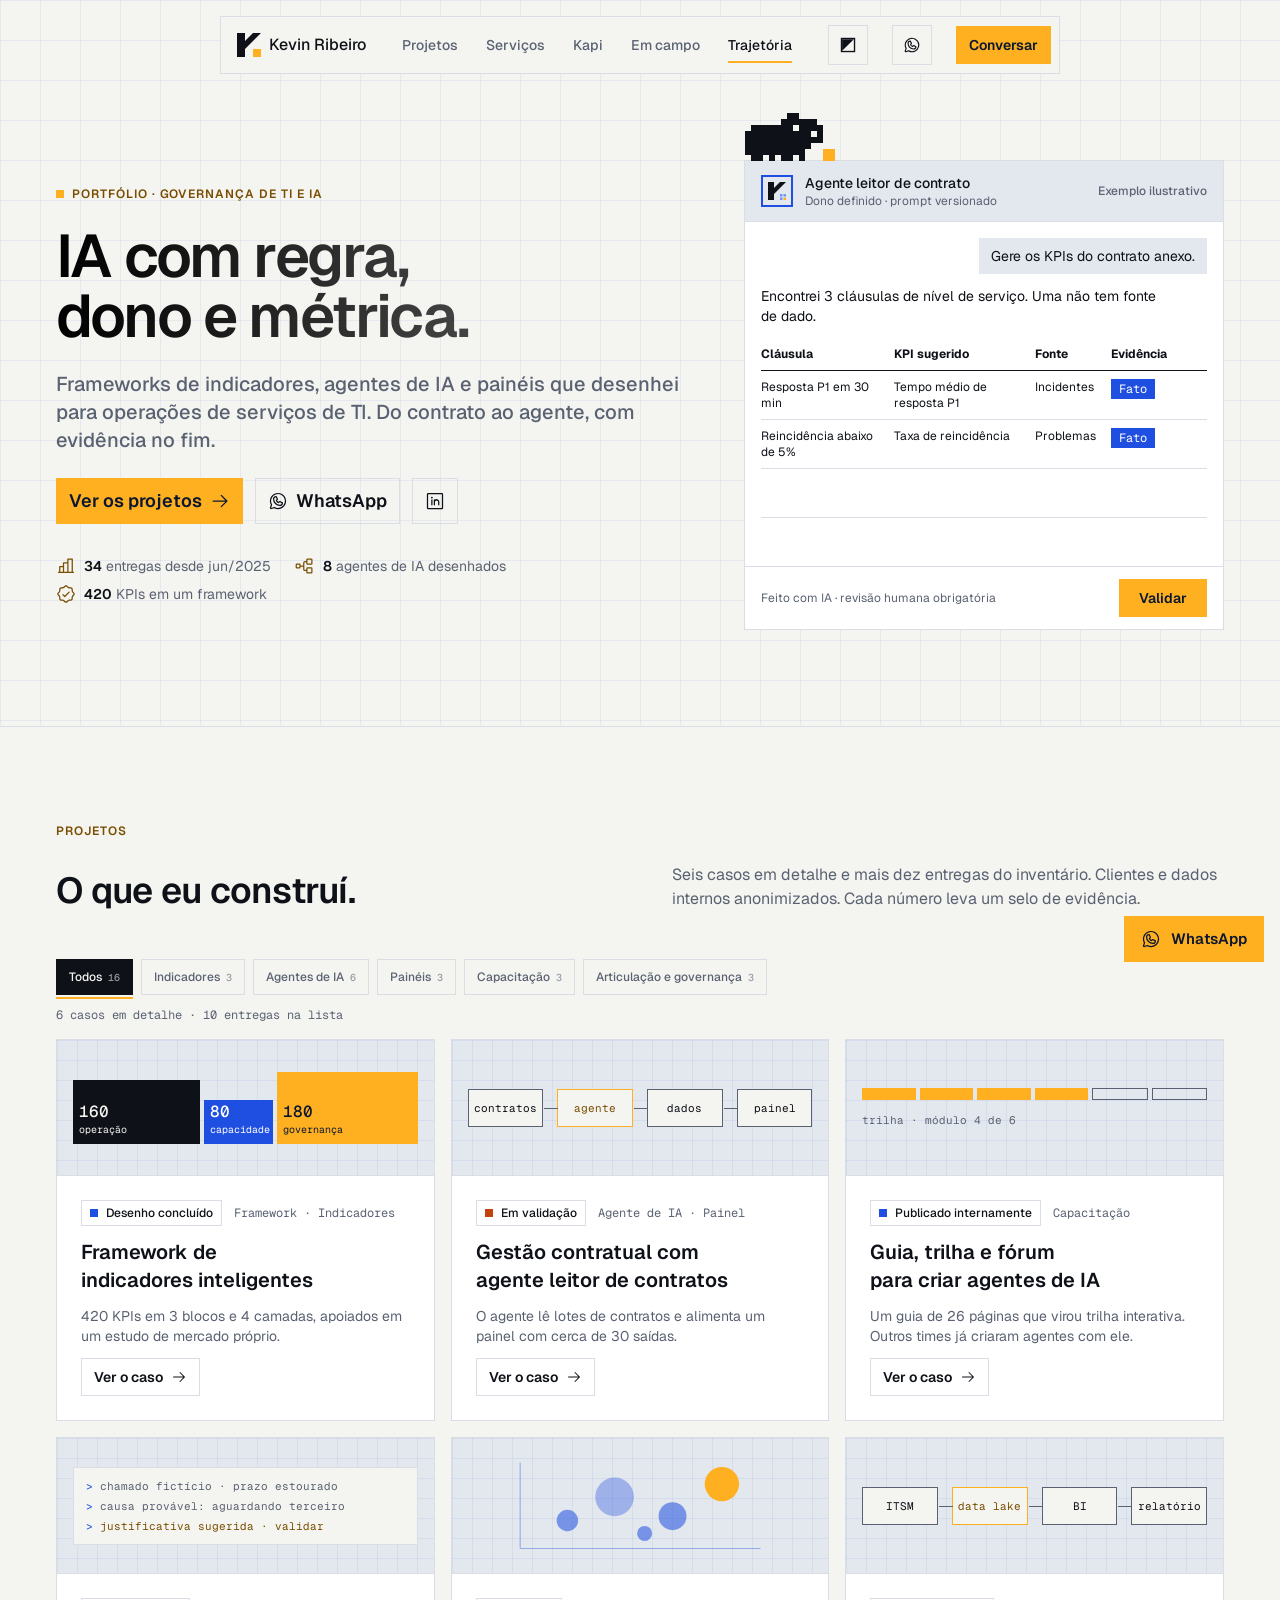
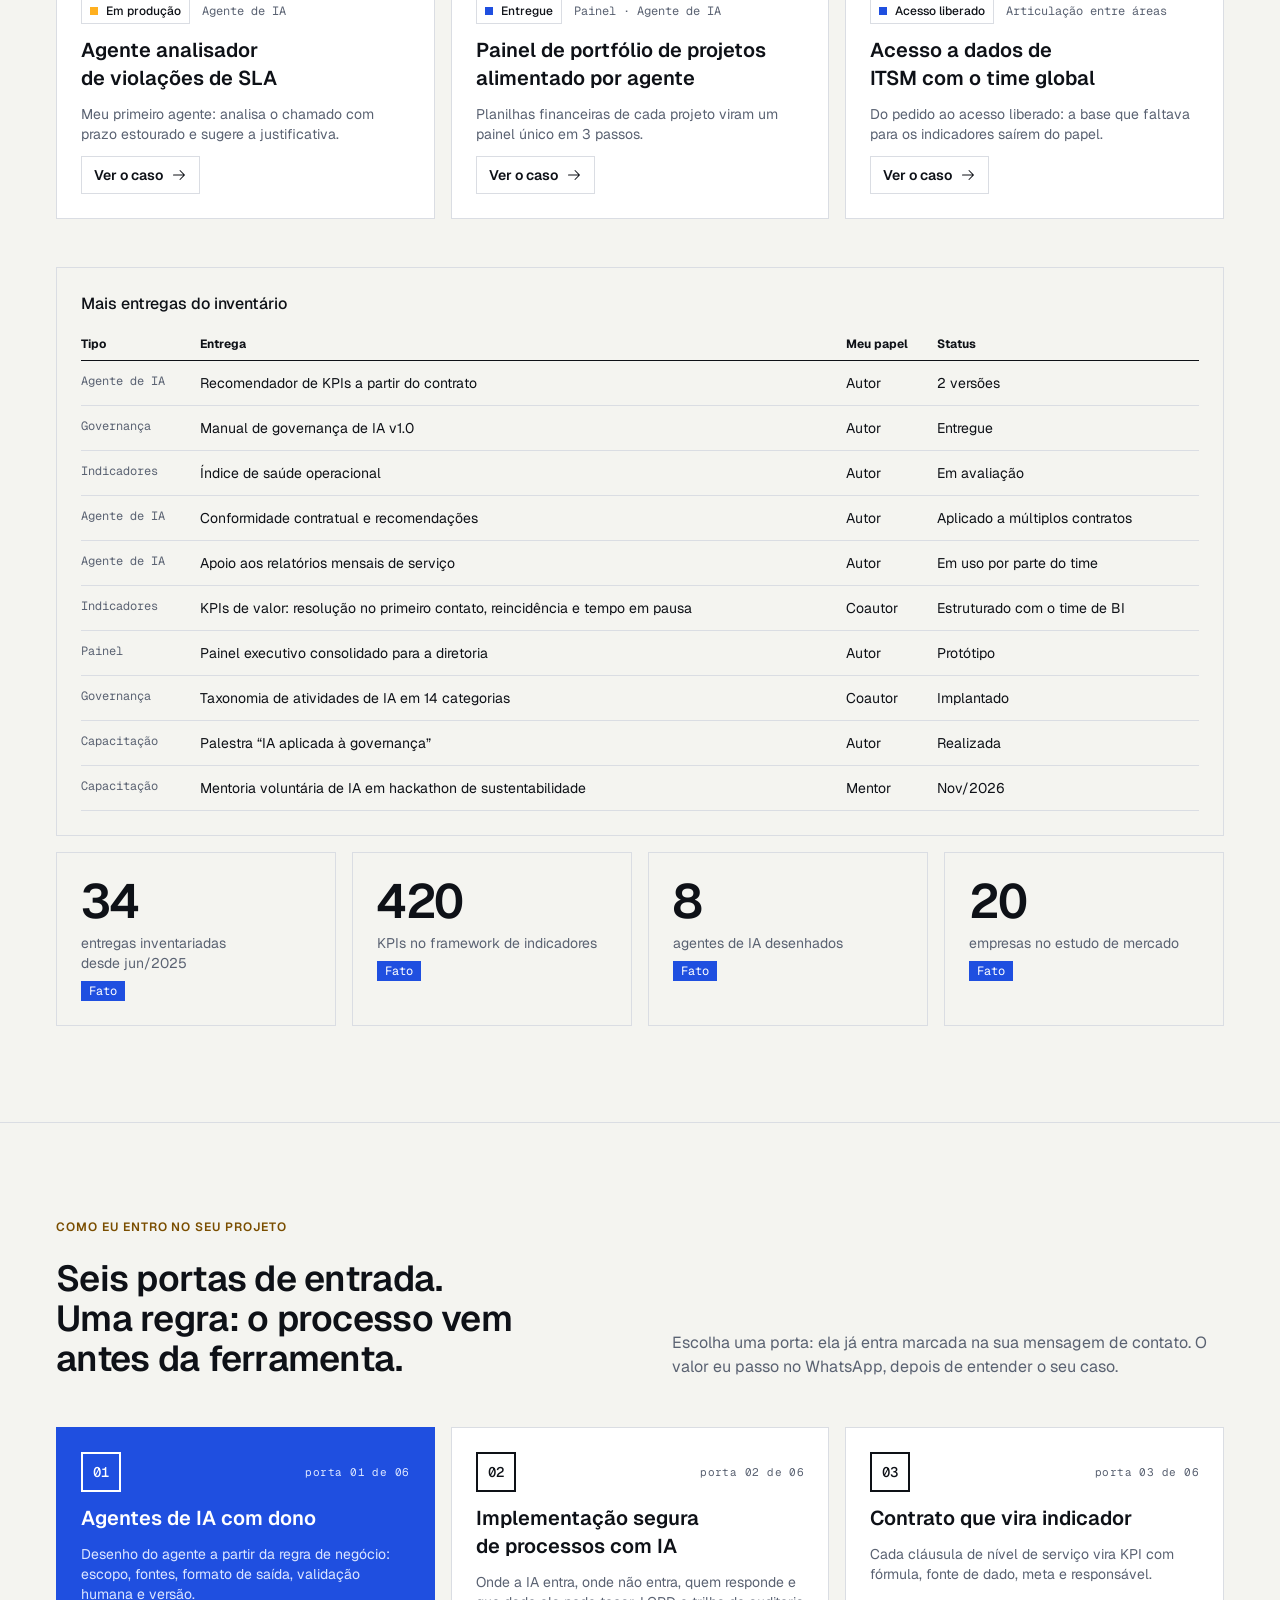
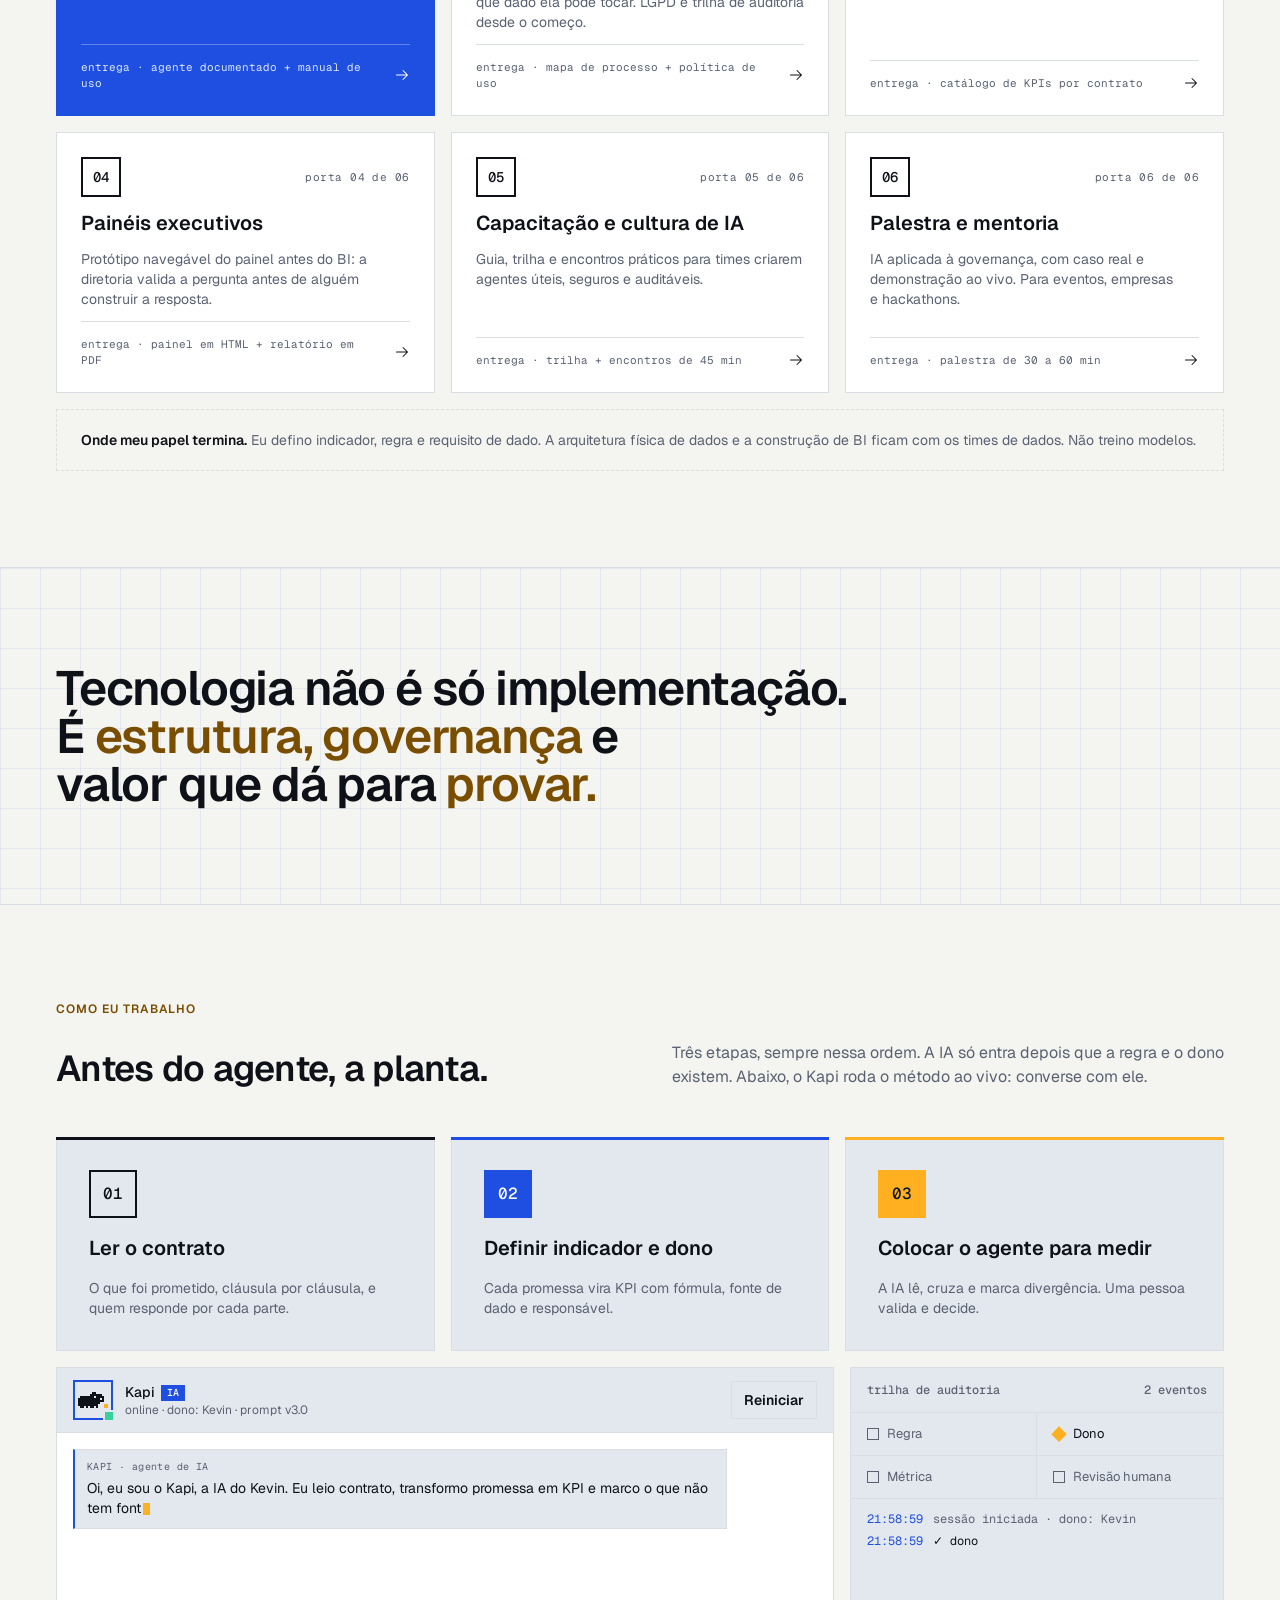
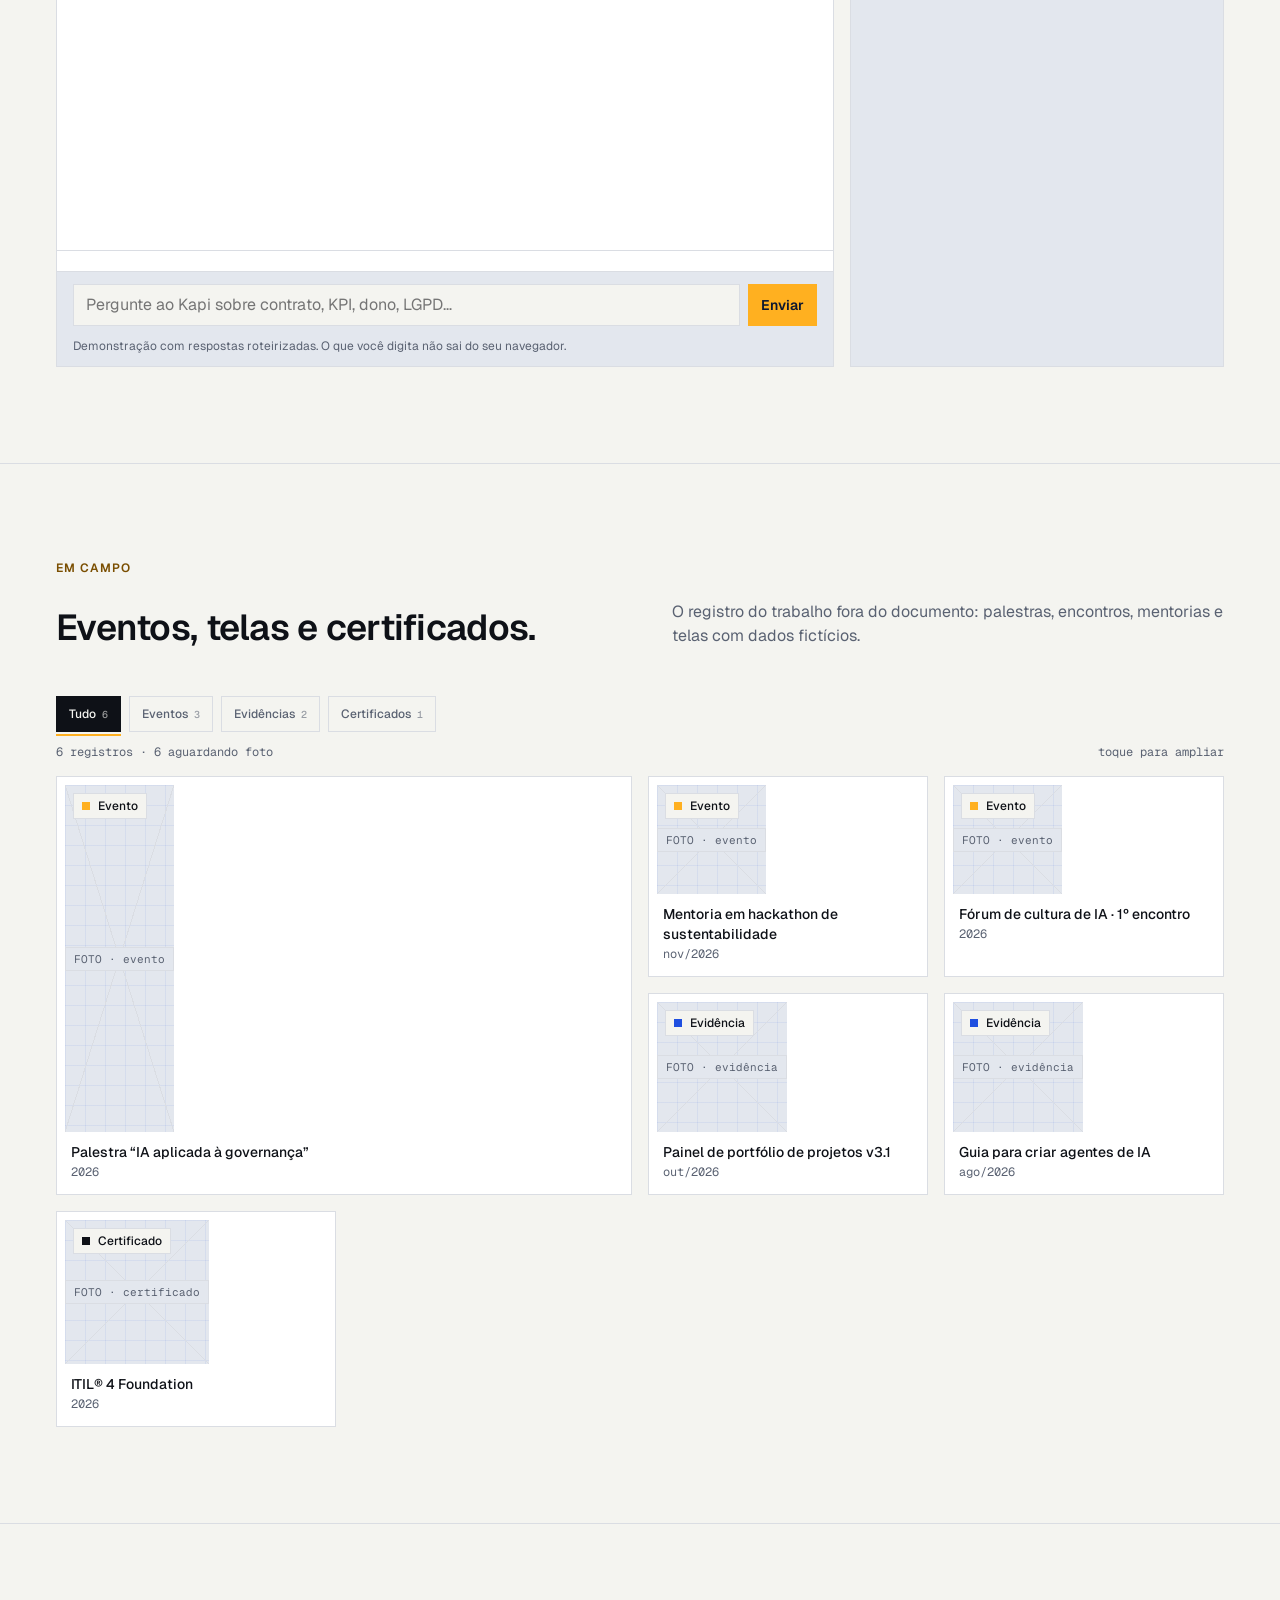
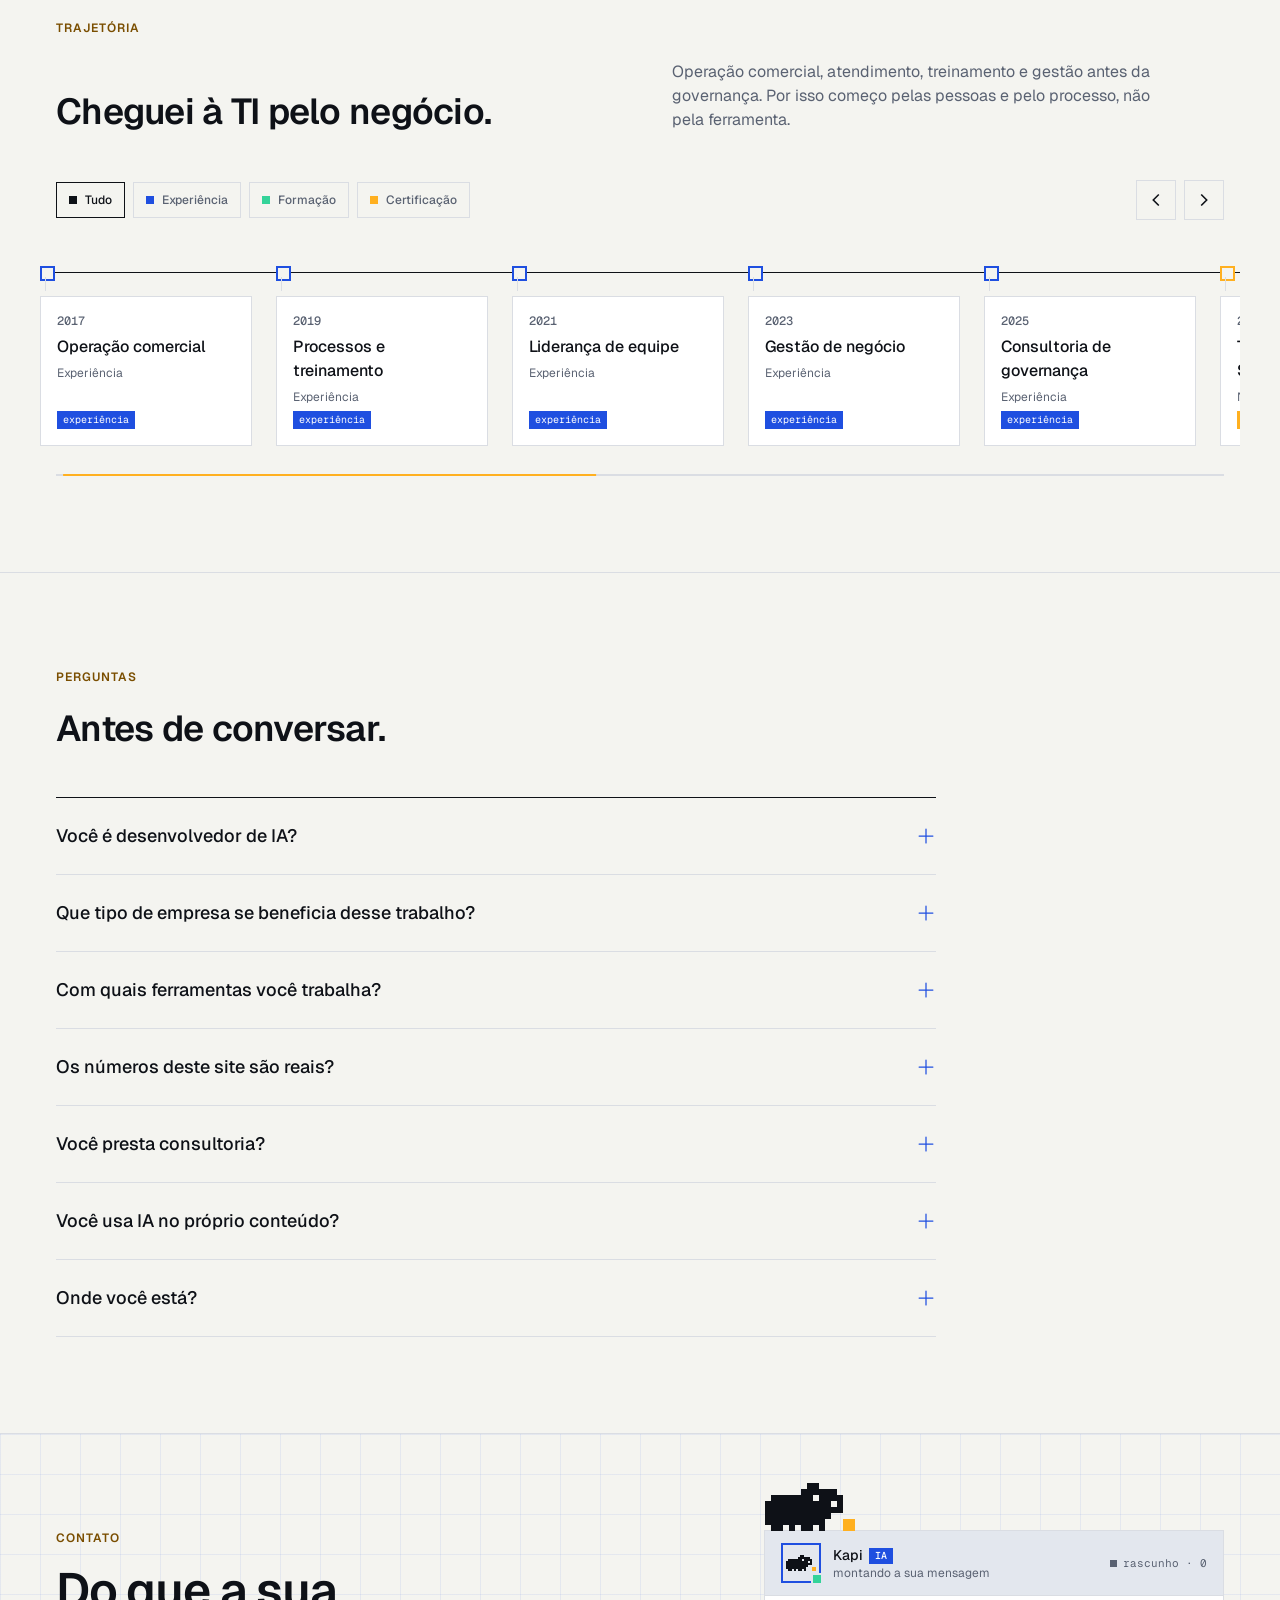
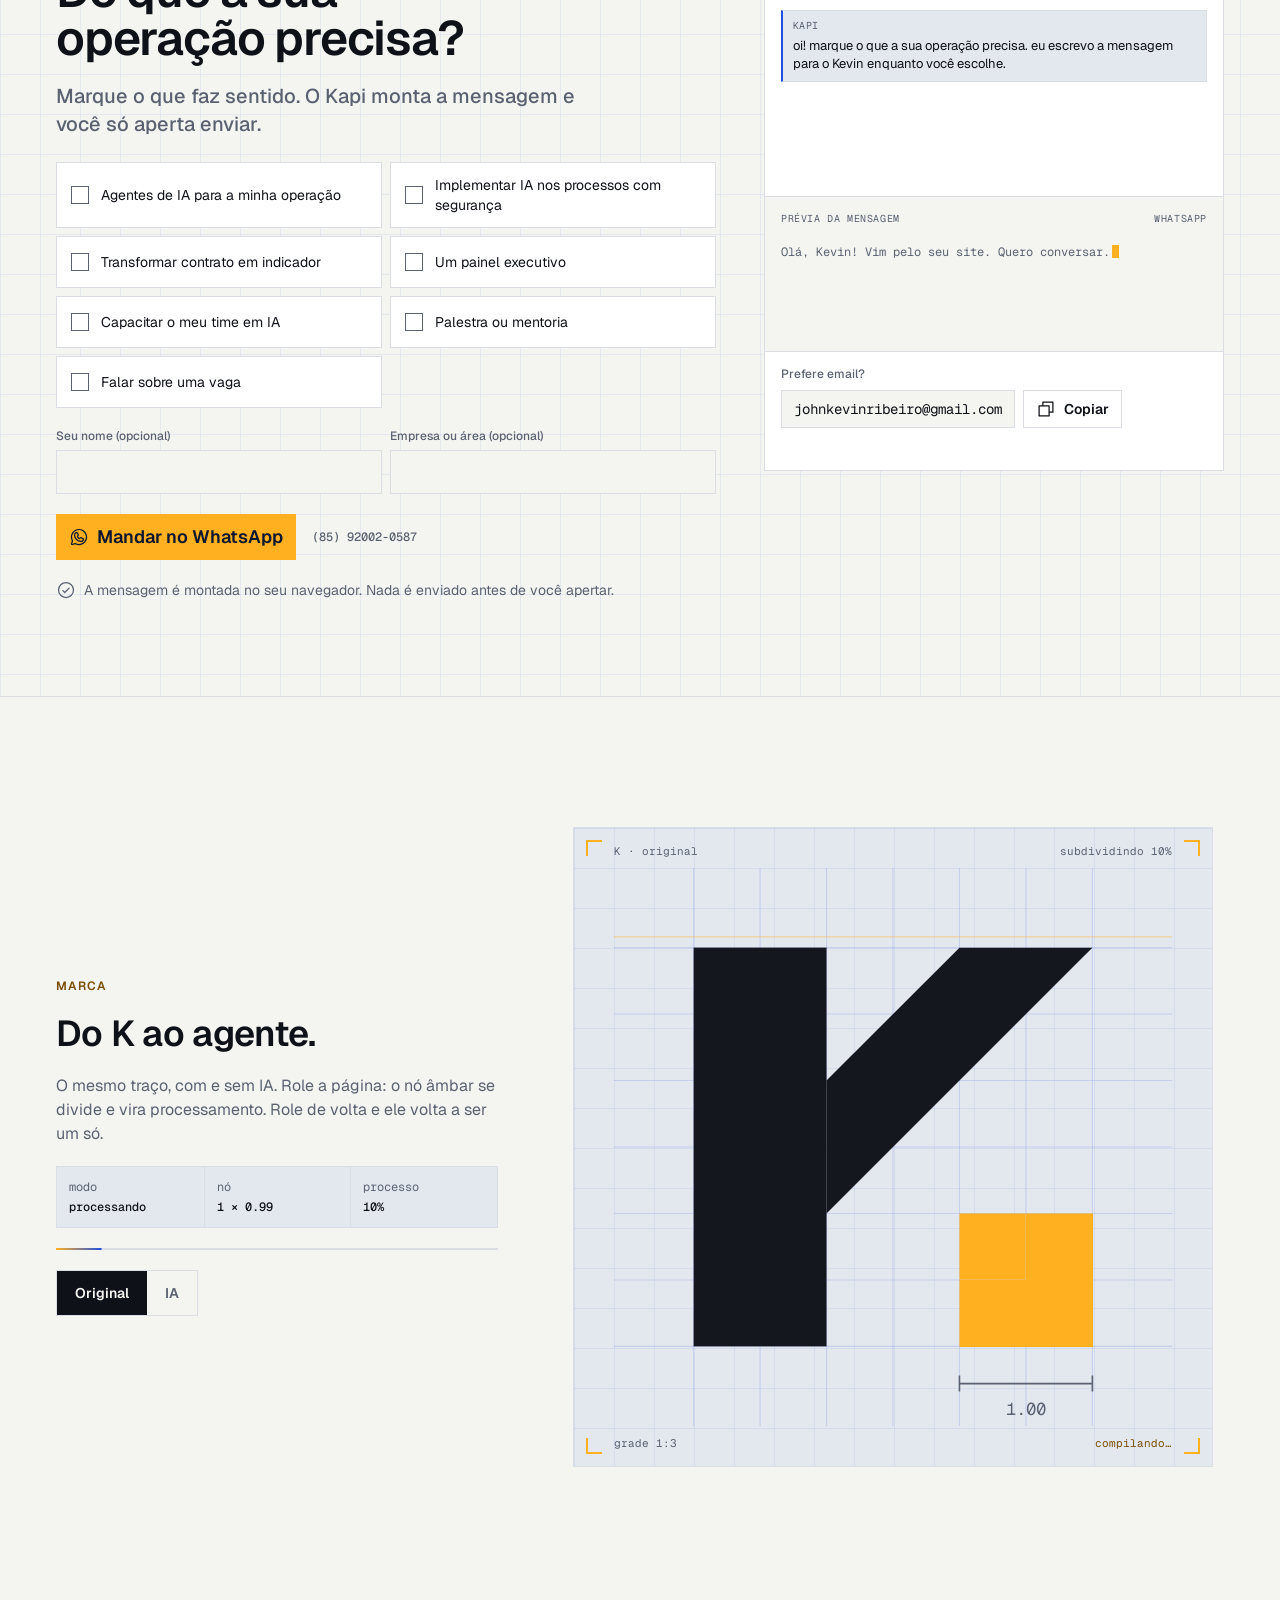
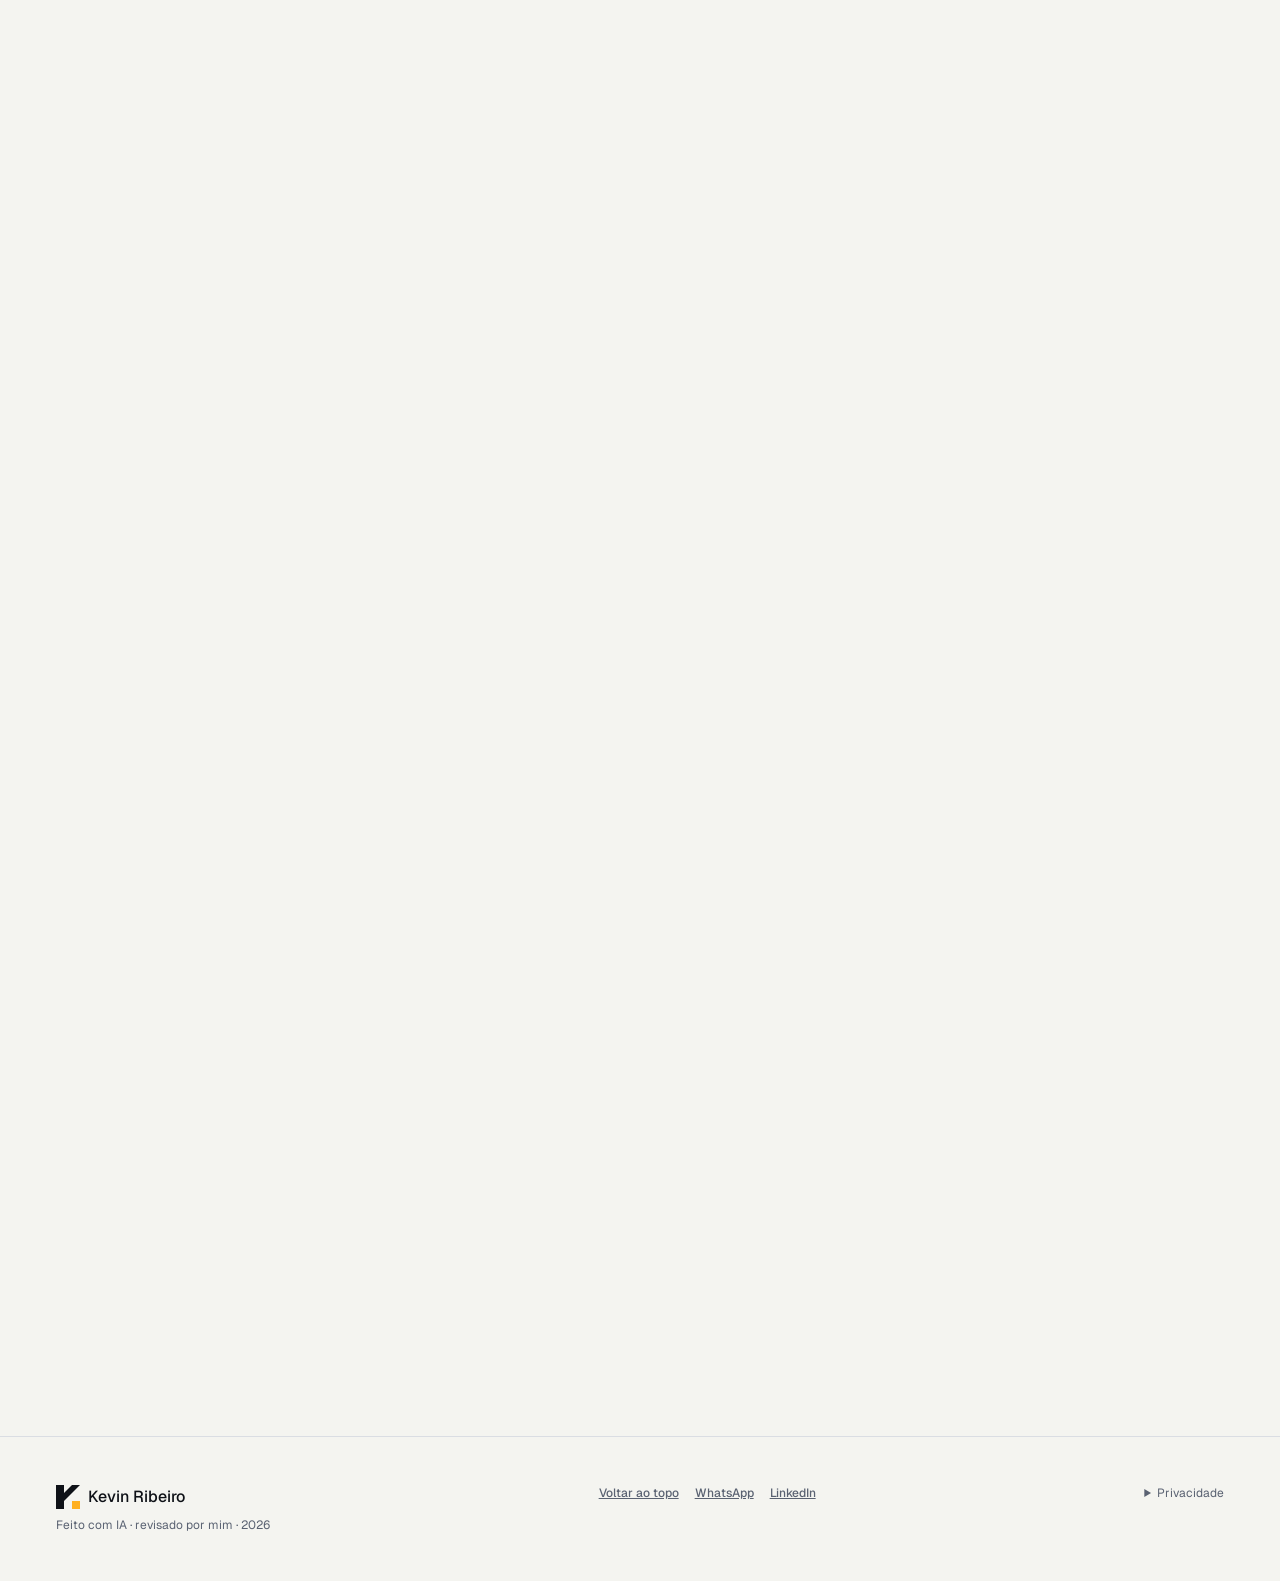
==== v3/index.html @ bb2af859 "Adiciona v3: site do Cloudflare com Kapi, serviços, Em campo, trajetória horizontal e animação do lo" ====
<!doctype html>
<html lang="pt-BR">
<head>
<meta charset="utf-8">
<meta name="viewport" content="width=device-width, initial-scale=1, viewport-fit=cover">
<title>Kevin Ribeiro · Portfólio de governança de TI e IA</title>
<meta name="robots" content="noindex">
<meta name="description" content="Portfólio de Kevin Ribeiro, governança de TI e IA em Fortaleza. Frameworks de indicadores, agentes de IA e painéis, com regra, dono e métrica.">
<meta property="og:type" content="website">
<meta property="og:title" content="Kevin Ribeiro · IA com regra, dono e métrica">
<meta property="og:description" content="Portfólio de Kevin Ribeiro, governança de TI e IA em Fortaleza. Frameworks de indicadores, agentes de IA e painéis, com regra, dono e métrica.">
<meta property="og:image" content="https://kevinribeiro.pages.dev/og.png">
<meta property="og:url" content="https://kevinribeiro.pages.dev/">
<link rel="canonical" href="https://kevinribeiro.pages.dev/">
<meta property="og:locale" content="pt_BR">
<meta name="twitter:card" content="summary_large_image">
<meta name="theme-color" content="#0B1730">
<link rel="icon" href="data:image/svg+xml,%3Csvg xmlns='http://www.w3.org/2000/svg' viewBox='-0.5 -0.5 4 4'%3E%3Crect x='-0.5' y='-0.5' width='4' height='4' fill='%230B1730'/%3E%3Crect width='1' height='3' fill='%23fff'/%3E%3Cpath d='M1 1 2 0h1L1 2z' fill='%23fff'/%3E%3Crect x='2' y='2' width='1' height='1' fill='%23FFB020'/%3E%3C/svg%3E">
<script type="application/ld+json">{"@context": "https://schema.org", "@type": "Person", "name": "Kevin Ribeiro", "jobTitle": "Governança de TI e IA", "address": {"@type": "PostalAddress", "addressLocality": "Fortaleza", "addressRegion": "CE", "addressCountry": "BR"}, "sameAs": ["https://www.linkedin.com/in/johnkevinribeiro"]}</script>
<script type="application/ld+json">{"@context": "https://schema.org", "@type": "FAQPage", "mainEntity": [{"@type": "Question", "name": "Você é desenvolvedor de IA?", "acceptedAnswer": {"@type": "Answer", "text": "Não. Não treino modelos. Meu trabalho é decidir onde a IA entra no processo, desenhar o agente a partir da regra de negócio e garantir que ele tenha dono, métrica e trilha de auditoria."}}, {"@type": "Question", "name": "Que tipo de empresa se beneficia desse trabalho?", "acceptedAnswer": {"@type": "Answer", "text": "Operações de serviço com contrato, nível de serviço e indicador: serviços gerenciados de TI, áreas de governança e setores regulados como energia, saúde e financeiro."}}, {"@type": "Question", "name": "Com quais ferramentas você trabalha?", "acceptedAnswer": {"@type": "Answer", "text": "ServiceNow, Power BI, Copilot Studio, ChatGPT Enterprise, Claude e Microsoft 365. A ferramenta vem depois do processo, nunca antes."}}, {"@type": "Question", "name": "Os números deste site são reais?", "acceptedAnswer": {"@type": "Answer", "text": "Sim. Cada número leva um selo: Fato quando há registro, Estimativa quando é aproximado. Clientes e dados internos estão anonimizados, e as telas usam dados fictícios."}}, {"@type": "Question", "name": "Você presta consultoria?", "acceptedAnswer": {"@type": "Answer", "text": "Hoje atuo na NTT DATA. Estou aberto a conversas sobre oportunidades, mentoria e projetos, sempre respeitando meu contrato atual e a confidencialidade dos clientes."}}, {"@type": "Question", "name": "Você usa IA no próprio conteúdo?", "acceptedAnswer": {"@type": "Answer", "text": "Uso, e declaro. Peças feitas com IA levam o selo “Feito com IA, revisado por mim”. A revisão e a responsabilidade são minhas."}}, {"@type": "Question", "name": "Onde você está?", "acceptedAnswer": {"@type": "Answer", "text": "Em Fortaleza, Ceará, trabalhando de forma remota com times no Brasil, na Austrália e na África do Sul."}}]}</script>
<style>body{margin:0}img{max-width:100%}[hidden]{display:none!important}</style>
<script>try{var t=localStorage.getItem("kr-theme");if(t)document.documentElement.setAttribute("data-theme",t)}catch(e){}</script>
<link rel="preconnect" href="https://fonts.googleapis.com">
<link rel="stylesheet" href="https://fonts.googleapis.com/css2?family=Geist:wght@400;500;600&family=Geist+Mono:wght@400;500&display=swap">
<style>
/* Layout: planta técnica em navy. Nav flutuante, hero com a interface do agente, faixas de seção em grade de 40px, tudo em Geist com cantos retos. */
:root{
  --bg:#0B1730; --surface:#13254D; --surface-2:#0F1E3F; --fg:#FFFFFF; --muted:#AFC1DD; --line:#26385F;
  --accent:#FFB020; --accent-fg:#0B1730; --accent-text:#FFB020; --action:#1F4FE0; --action-fg:#FFFFFF; --link:#8EA8F5;
  --hero-a:#FFFFFF; --hero-b:#9B9B9B; --grid:rgba(124,156,203,.10); --nav:rgba(11,23,48,.72);
  --ok:#8EA8F5; --warn:#FFB020; --dev:#FF8A5C;
  --font:"Geist",system-ui,-apple-system,"Segoe UI",sans-serif;
  --mono:"Geist Mono",ui-monospace,Consolas,monospace;
  --ease:cubic-bezier(0.22,1,0.36,1);
  color-scheme:dark;
}
@media (prefers-color-scheme: light){:root:not([data-theme="dark"]){
  --bg:#F4F4F0; --surface:#FFFFFF; --surface-2:#E3E7EE; --fg:#0E1117; --muted:#5A6272; --line:#DADDE3;
  --accent:#FFB020; --accent-fg:#0B1730; --accent-text:#7A4E00; --action:#1F4FE0; --action-fg:#FFFFFF; --link:#1F4FE0;
  --hero-a:#000000; --hero-b:#666666; --grid:rgba(31,79,224,.07); --nav:rgba(244,244,240,.78);
  --ok:#1F4FE0; --warn:#7A4E00; --dev:#C2410C; color-scheme:light}}
:root[data-theme="light"]{
  --bg:#F4F4F0; --surface:#FFFFFF; --surface-2:#E3E7EE; --fg:#0E1117; --muted:#5A6272; --line:#DADDE3;
  --accent:#FFB020; --accent-fg:#0B1730; --accent-text:#7A4E00; --action:#1F4FE0; --action-fg:#FFFFFF; --link:#1F4FE0;
  --hero-a:#000000; --hero-b:#666666; --grid:rgba(31,79,224,.07); --nav:rgba(244,244,240,.78);
  --ok:#1F4FE0; --warn:#7A4E00; --dev:#C2410C; color-scheme:light}

*{box-sizing:border-box}
html{scroll-behavior:smooth;scroll-padding-top:96px}
body{background:var(--bg);color:var(--fg);font-family:var(--font);font-size:16px;line-height:24px;-webkit-font-smoothing:antialiased}
h1,h2,h3,h4,p,ul,ol,figure,dl,dd{margin:0}
ul,ol{padding:0;list-style:none}
a{color:var(--link)}
:focus-visible{outline:2px solid var(--accent);outline-offset:4px}
.ic{width:20px;height:20px;flex:none}

/* text styles (landing-page-design B1) */
.heading-1{font-size:60px;line-height:60px;font-weight:600;letter-spacing:-.03em;text-wrap:balance}
.heading-2{font-size:48px;line-height:48px;font-weight:600;letter-spacing:-.025em;text-wrap:balance}
.heading-3{font-size:36px;line-height:40px;font-weight:600;letter-spacing:-.02em;text-wrap:balance}
.heading-5{font-size:24px;line-height:32px;font-weight:600;letter-spacing:-.01em;text-wrap:balance}
.heading-6{font-size:20px;line-height:28px;font-weight:600;text-wrap:balance}
.title-2{font-size:18px;line-height:28px;font-weight:500}
.title-3{font-size:16px;line-height:24px;font-weight:500}
.title-4{font-size:14px;line-height:20px;font-weight:500}
.body-2{font-size:16px;line-height:24px;font-weight:500;text-wrap:pretty}
.body-3{font-size:16px;line-height:24px;font-weight:400;text-wrap:pretty}
.body-6{font-size:14px;line-height:20px;font-weight:400;text-wrap:pretty}
.title-1{font-size:20px;line-height:28px;font-weight:500;text-wrap:pretty}
.button-lg{font-size:18px;line-height:28px;font-weight:600}
.button-sm{font-size:14px;line-height:20px;font-weight:600}
.caption-3{font-size:12px;line-height:16px;font-weight:600;letter-spacing:.08em;text-transform:uppercase}
.caption-4{font-size:12px;line-height:16px;font-weight:500}
.caption-5{font-size:12px;line-height:16px;font-weight:400}
.mono{font-family:var(--mono)}
.muted{color:var(--muted)}

.wrap{max-width:1200px;margin:0 auto;padding-left:max(16px,env(safe-area-inset-left,0px));padding-right:max(16px,env(safe-area-inset-right,0px))}
.grid-bg{background-image:linear-gradient(var(--grid) 1px,transparent 1px),linear-gradient(90deg,var(--grid) 1px,transparent 1px);background-size:40px 40px}

.skip{position:absolute;left:16px;top:-64px;z-index:30;background:var(--accent);color:var(--accent-fg);padding:8px 12px;text-decoration:none}
.skip:focus{top:calc(16px + env(safe-area-inset-top,0px))}

/* buttons (B2: 8px x 12px) */
.btn{display:inline-flex;align-items:center;gap:8px;padding:8px 12px;text-decoration:none;border:1px solid transparent;cursor:pointer;font-family:var(--font);transition:transform 300ms var(--ease),background-color 300ms var(--ease),opacity 300ms var(--ease)}
.btn:hover{transform:translateY(-2px)}
.btn:active{transform:translateY(1px) scale(.98)}
.btn-primary{background:var(--accent);color:var(--accent-fg)}
.btn-primary:hover{background:#FFC24D}
.btn-ghost{background:transparent;color:var(--fg);border-color:var(--line)}
.btn-ghost:hover{background:var(--surface)}
.btn-dark{background:var(--action);color:var(--action-fg)}
.btn-dark:hover{background:#3A66EC}

/* nav (B7 navigation) */
.nav{position:fixed;z-index:20;left:0;right:0;top:calc(16px + env(safe-area-inset-top,0px));display:flex;justify-content:center;padding-left:max(16px,env(safe-area-inset-left,0px));padding-right:max(16px,env(safe-area-inset-right,0px));pointer-events:none}
.nav-bar{pointer-events:auto;display:flex;align-items:center;gap:24px;padding:8px 8px 8px 16px;background:var(--nav);border:1px solid var(--line);-webkit-backdrop-filter:blur(16px);backdrop-filter:blur(16px)}
.brand{display:flex;align-items:center;gap:8px;color:var(--fg);text-decoration:none}
.brand svg{width:24px;height:24px}
.links{display:flex;gap:4px}
.links a{display:inline-block;padding:8px 12px;color:var(--muted);text-decoration:none;transition:color 300ms var(--ease)}
.links a:hover,.links a[aria-current="true"]{color:var(--fg)}
.links a[aria-current="true"]{box-shadow:inset 0 -2px 0 var(--accent)}
.menu-btn{display:none;width:44px;height:44px;align-items:center;justify-content:center;background:transparent;border:1px solid var(--line);color:var(--fg);cursor:pointer;position:relative}
.menu-btn i{position:absolute;left:12px;right:12px;height:2px;background:currentColor;transition:transform 500ms var(--ease)}
.menu-btn i:first-child{transform:translateY(-4px)}
.menu-btn i:last-child{transform:translateY(4px)}
.menu-btn[aria-expanded="true"] i:first-child{transform:rotate(45deg)}
.menu-btn[aria-expanded="true"] i:last-child{transform:rotate(-45deg)}
.panel{position:fixed;inset:0;z-index:19;background:var(--nav);-webkit-backdrop-filter:blur(24px);backdrop-filter:blur(24px);padding:calc(96px + env(safe-area-inset-top,0px)) max(16px,env(safe-area-inset-right,0px)) 48px max(16px,env(safe-area-inset-left,0px));display:flex;flex-direction:column;gap:8px}
.panel a{color:var(--fg);text-decoration:none;padding:12px 0;border-bottom:1px solid var(--line)}
.panel .btn{margin-top:24px;align-self:flex-start;border-bottom:1px solid transparent;padding:8px 12px}
.panel.open a{animation:linkIn 500ms var(--ease) both}

/* hero */
.hero{padding-top:calc(160px + env(safe-area-inset-top,0px));padding-bottom:96px;border-bottom:1px solid var(--line)}
.hero-grid{display:grid;grid-template-columns:minmax(0,1fr) minmax(0,480px);gap:64px;align-items:center}
.hero-copy{display:flex;flex-direction:column;gap:24px;min-width:0}
.eyebrow{display:inline-flex;align-items:center;gap:8px;color:var(--accent-text)}
.eyebrow::before{content:"";width:8px;height:8px;background:var(--accent)}
.hero h1{max-width:680px;background:linear-gradient(90deg,var(--hero-a),var(--hero-b));-webkit-background-clip:text;background-clip:text;color:transparent}
.hero .sub{max-width:680px;color:var(--muted)}
.proof{display:flex;flex-wrap:wrap;gap:8px 24px;padding-top:8px}
.proof li{display:flex;align-items:center;gap:8px;color:var(--muted)}
.proof b{color:var(--fg);font-weight:600}
.proof .ic{color:var(--accent-text)}

.agent{background:var(--surface);border:1px solid var(--line);min-width:0}
.agent-head{display:flex;justify-content:space-between;align-items:center;gap:12px;padding:12px 16px;border:1px solid var(--line);margin:-1px -1px 0;background:var(--surface-2)}
.agent-id{display:flex;align-items:center;gap:12px}
.agent-av{width:32px;height:32px;display:flex;align-items:center;justify-content:center;border:2px solid var(--link)}
.agent-av svg{width:18px;height:18px}
.agent-body{padding:16px;display:flex;flex-direction:column;gap:12px}
.ask{align-self:flex-end;background:var(--surface-2);padding:8px 12px;max-width:85%;min-height:36px}
.tbl{width:100%;border-collapse:collapse}
.tbl th{text-align:left;padding:8px 8px 8px 0;border-bottom:1px solid var(--fg)}
.tbl td{padding:8px 8px 8px 0;border-bottom:1px solid var(--line);vertical-align:top}
.tbl tr.flag td{color:var(--accent-text)}
.seal{display:inline-block;padding:2px 8px;font-family:var(--mono)}
.seal-fato{background:var(--action);color:var(--action-fg)}
.seal-inf{border:1px dashed var(--muted);color:var(--muted)}
.agent-foot{display:flex;justify-content:space-between;align-items:center;gap:12px;padding:12px 16px;border-top:1px solid var(--line)}

/* sections */
section{padding-block:96px;border-bottom:1px solid var(--line)}
.sec-head{display:grid;grid-template-columns:minmax(0,1fr) minmax(0,1fr);gap:24px 64px;align-items:end;margin-bottom:48px}
.sec-head .caption-3{grid-column:1/-1;color:var(--accent-text)}
.sec-head h2{max-width:680px}
.sec-head p{color:var(--muted);max-width:560px}

.split{display:grid;grid-template-columns:repeat(2,minmax(0,1fr));gap:16px}
.box{background:var(--surface);border:1px solid var(--line);padding:32px;display:flex;flex-direction:column;gap:16px}
.box li{display:flex;gap:12px;align-items:flex-start;padding-block:12px;border-bottom:1px solid var(--line)}
.box li:last-child{border-bottom:0}
.box li .ic{margin-top:2px}
.box.before .ic{color:var(--dev)}
.box.after{border-color:var(--link)}
.box.after .ic{color:var(--link)}

.benefits{display:grid;grid-template-columns:repeat(4,minmax(0,1fr));gap:16px}
.benefit{background:var(--surface);border:1px solid var(--line);padding:24px;display:flex;flex-direction:column;gap:12px;transition:transform 500ms var(--ease),border-color 300ms var(--ease)}
.benefit:hover{transform:translateY(-4px);border-color:var(--link)}
.benefit .ic{width:32px;height:32px;color:var(--link)}

.tagline{padding-block:96px}
.tagline p{max-width:880px}
.tagline .w{opacity:.3;transition:opacity 500ms var(--ease)}
.tagline .w.on{opacity:1}
.tagline .w.hl.on{color:var(--accent-text)}

.steps{display:grid;grid-template-columns:repeat(3,minmax(0,1fr));gap:16px;counter-reset:s}
.step{border:1px solid var(--line);padding:32px;display:flex;flex-direction:column;gap:16px;background:var(--surface-2)}
.step-n{width:48px;height:48px;display:flex;align-items:center;justify-content:center;border:2px solid var(--fg);font-family:var(--mono);font-weight:500}
.step:nth-child(2) .step-n{background:var(--action);border-color:var(--action);color:var(--action-fg)}
.step:nth-child(3) .step-n{background:var(--accent);border-color:var(--accent);color:var(--accent-fg)}

.cases{display:grid;grid-template-columns:repeat(3,minmax(0,1fr));gap:16px}
.case{background:var(--surface);border:1px solid var(--line);padding:24px;display:flex;flex-direction:column;gap:16px}
.case dl{display:flex;flex-direction:column;gap:12px;border-top:1px solid var(--line);padding-top:16px}
.case dt{color:var(--muted)}
.chip{align-self:flex-start;display:inline-flex;align-items:center;gap:8px;padding:4px 8px;border:1px solid var(--line)}
.chip::before{content:"";width:8px;height:8px}
.chip.prod::before{background:var(--accent)}
.chip.ent::before{background:var(--link)}
.chip.rec::before{background:var(--muted)}
.case.wide{grid-column:span 2;background:var(--action);border-color:var(--action);color:var(--action-fg)}
.case.wide .muted,.case.wide dt{color:#DCE6FF}
.case.wide dl{border-color:rgba(255,255,255,.3)}
.case.wide .chip{border-color:rgba(255,255,255,.4)}

.nums{display:grid;grid-template-columns:repeat(4,minmax(0,1fr));gap:16px;margin-top:16px}
.num{border:1px solid var(--line);padding:24px;display:flex;flex-direction:column;gap:8px}
.num b{font-size:48px;line-height:48px;font-weight:600;letter-spacing:-.03em;font-variant-numeric:tabular-nums}

.tl{display:grid;grid-template-columns:repeat(6,minmax(0,1fr));border-top:1px solid var(--fg)}
.tl li{padding:16px 12px 0 0;display:flex;flex-direction:column;gap:4px}
.tl li.now{box-shadow:inset 0 3px 0 var(--accent)}
.creds{display:grid;grid-template-columns:repeat(2,minmax(0,1fr));gap:16px;margin-top:48px}
.cred{border:1px solid var(--line);padding:24px;display:flex;flex-direction:column;gap:12px}
.cred li{padding-block:8px;border-bottom:1px solid var(--line)}
.cred li:last-child{border-bottom:0}

.faq{max-width:880px;border-top:1px solid var(--fg)}
.faq details{border-bottom:1px solid var(--line)}
.faq summary{list-style:none;cursor:pointer;display:flex;justify-content:space-between;gap:24px;align-items:center;padding-block:24px}
.faq summary::-webkit-details-marker{display:none}
.faq summary .ic{transition:transform 500ms var(--ease);color:var(--link)}
.faq details[open] summary .ic{transform:rotate(45deg)}
.faq .ans{padding-bottom:24px;color:var(--muted);max-width:680px}

.final{text-align:left}
.final-box{display:grid;grid-template-columns:minmax(0,1fr) minmax(0,400px);gap:48px;align-items:end}
.contact{background:var(--surface);border:1px solid var(--line);padding:24px;display:flex;flex-direction:column;gap:12px}
.addr{display:flex;flex-wrap:wrap;gap:8px;align-items:center}
.addr code{font-family:var(--mono);font-size:14px;line-height:20px;background:var(--bg);border:1px solid var(--line);padding:8px 12px;user-select:all;overflow-wrap:anywhere}
.status{min-height:20px}
.reassure{display:flex;align-items:center;gap:8px;color:var(--muted)}

footer{padding-block:48px}
.foot{display:flex;flex-wrap:wrap;justify-content:space-between;gap:24px;align-items:flex-start}
.foot nav{display:flex;flex-wrap:wrap;gap:16px}
.foot a{color:var(--muted)}
.foot details{max-width:420px}
.foot summary{cursor:pointer;color:var(--muted)}
.foot details p{margin-top:8px}

/* reveal (B7) */
.reveal-ready .reveal{opacity:0;transform:translateY(32px)}
.reveal-ready .reveal.in{opacity:1;transform:none;transition:opacity 700ms var(--ease),transform 700ms var(--ease)}
@keyframes linkIn{from{opacity:0;transform:translateY(24px)}to{opacity:1;transform:none}}

/* ===== interações v2: grade viva, demo do agente, contadores, Kapi ===== */
:root{--grid-hi:rgba(142,168,245,.42);--spot:rgba(142,168,245,.14)}
@media (prefers-color-scheme: light){:root:not([data-theme="dark"]){--grid-hi:rgba(31,79,224,.30);--spot:rgba(31,79,224,.08)}}
:root[data-theme="light"]{--grid-hi:rgba(31,79,224,.30);--spot:rgba(31,79,224,.08)}

.progress{position:fixed;left:0;top:0;height:3px;width:100%;z-index:25;background:var(--accent);transform:scaleX(var(--p,0));transform-origin:0 50%;pointer-events:none}

/* a grade acende perto do ponteiro */
.grid-bg{position:relative}
.grid-bg::before{content:"";position:absolute;inset:0;pointer-events:none;opacity:0;transition:opacity 400ms var(--ease);
  background-image:linear-gradient(var(--grid-hi) 1px,transparent 1px),linear-gradient(90deg,var(--grid-hi) 1px,transparent 1px);background-size:40px 40px;
  -webkit-mask-image:radial-gradient(260px circle at var(--mx,50%) var(--my,50%),#000,transparent);mask-image:radial-gradient(260px circle at var(--mx,50%) var(--my,50%),#000,transparent)}
.grid-bg.lit::before{opacity:1}
.grid-bg>*{position:relative}

/* o K se constrói: pilar, vetor, nó */
.brand svg *{transform-box:fill-box}
.reveal-ready .brand.build .k-p{transform-origin:50% 100%;animation:kP 300ms var(--ease) both}
.reveal-ready .brand.build .k-v{animation:kV 300ms var(--ease) 300ms both}
.reveal-ready .brand.build .k-n{animation:kN 1ms steps(1,end) 620ms both}
@keyframes kP{from{transform:scaleY(0)}}
@keyframes kV{from{opacity:0;transform:translate(-34%,34%)}}
@keyframes kN{from{opacity:0}}

.links a{position:relative}
.links a::after{content:"";position:absolute;left:12px;right:12px;bottom:0;height:2px;background:var(--accent);transform:scaleX(0);transform-origin:0 50%;transition:transform 300ms var(--ease)}
.links a:hover::after,.links a[aria-current="true"]::after{transform:none}
.links a[aria-current="true"]{box-shadow:none}

/* entrada do hero */
.reveal-ready .hero-copy>*{animation:rise 700ms var(--ease) both;animation-delay:calc(var(--i,0)*90ms)}
@keyframes rise{from{opacity:0;transform:translateY(20px)}}

/* demo do agente */
.agent{position:relative}
.reveal-ready .agent.demo [data-s]{opacity:0}
.reveal-ready .agent.demo p[data-s]{transform:translateY(8px)}
.reveal-ready .agent.demo [data-s].on{opacity:1;transform:none;transition:opacity 240ms var(--ease),transform 240ms var(--ease)}
.reveal-ready .agent.demo tr[data-s] .seal{opacity:0;transform:scale(1.35)}
.reveal-ready .agent.demo tr[data-s].on .seal{opacity:1;transform:none;transition:opacity 160ms var(--ease) 220ms,transform 160ms var(--ease) 220ms}
.think{display:inline-flex;gap:4px;align-items:center;height:20px}
.think i{width:6px;height:6px;background:var(--link);animation:blink 900ms steps(1,end) infinite}
.think i:nth-child(2){animation-delay:300ms}
.think i:nth-child(3){animation-delay:600ms}
.caret::after{content:"";display:inline-block;width:7px;height:14px;background:var(--accent);vertical-align:-2px;margin-left:2px;animation:blink 1s steps(1,end) infinite}
@keyframes blink{50%{opacity:0}}
.agent-foot .btn{min-width:88px;justify-content:center}
.agent-foot .btn.done{background:var(--action);color:var(--action-fg)}
.tbl tbody tr{transition:background-color 300ms var(--ease)}
.tbl tbody tr:hover{background:var(--spot)}

/* listas em sequência */
.reveal-ready .box.reveal li{opacity:0;transform:translateX(-12px)}
.reveal-ready .box.reveal.in li{opacity:1;transform:none;transition:opacity 500ms var(--ease),transform 500ms var(--ease);transition-delay:calc(var(--i,0)*140ms + 250ms)}
.reveal-ready .box.reveal li .ic{transform:scale(0)}
.reveal-ready .box.reveal.in li .ic{transform:none;transition:transform 300ms var(--ease);transition-delay:calc(var(--i,0)*140ms + 450ms)}
.box li{transition:padding-left 300ms var(--ease)}
.box li:hover{padding-left:8px}

/* foco de luz e cotas nos cartões */
.spot{position:relative;isolation:isolate}
.spot::after{content:"";position:absolute;inset:0;pointer-events:none;opacity:0;z-index:-1;transition:opacity 300ms var(--ease);
  background:radial-gradient(240px circle at var(--x,50%) var(--y,50%),var(--spot),transparent 70%)}
.spot:hover::after{opacity:1}
.case.wide.spot::after{background:radial-gradient(280px circle at var(--x,50%) var(--y,50%),rgba(255,255,255,.18),transparent 70%)}
.tick::before{content:"";position:absolute;inset:-1px;pointer-events:none;opacity:0;transition:opacity 300ms var(--ease),inset 300ms var(--ease);
  background:
   linear-gradient(var(--accent),var(--accent)) 0 0/12px 1px no-repeat,linear-gradient(var(--accent),var(--accent)) 0 0/1px 12px no-repeat,
   linear-gradient(var(--accent),var(--accent)) 100% 0/12px 1px no-repeat,linear-gradient(var(--accent),var(--accent)) 100% 0/1px 12px no-repeat,
   linear-gradient(var(--accent),var(--accent)) 0 100%/12px 1px no-repeat,linear-gradient(var(--accent),var(--accent)) 0 100%/1px 12px no-repeat,
   linear-gradient(var(--accent),var(--accent)) 100% 100%/12px 1px no-repeat,linear-gradient(var(--accent),var(--accent)) 100% 100%/1px 12px no-repeat}
.tick:hover::before{opacity:1;inset:-7px}
.case,.num,.cred{transition:transform 500ms var(--ease),border-color 300ms var(--ease)}
.case:hover,.num:hover{transform:translateY(-4px);border-color:var(--link)}
.benefit .ic{transition:transform 500ms var(--ease),color 300ms var(--ease)}
.benefit:hover .ic{transform:translateY(-2px);color:var(--accent-text)}
.chip.prod::before{animation:blink 1.6s steps(1,end) infinite}

/* etapas acendem em ordem */
.step::before{content:"";position:absolute;left:-1px;right:-1px;top:-1px;height:3px;background:var(--fg);transform-origin:0 50%}
.step:nth-child(2)::before{background:var(--action)}
.step:nth-child(3)::before{background:var(--accent)}
.reveal-ready .steps .step::before{transform:scaleX(0);transition:transform 450ms linear;transition-delay:calc(var(--i,0)*450ms + 300ms)}
.reveal-ready .steps.go .step::before{transform:none}
.reveal-ready .steps .step-n{background:transparent;border-color:var(--line);color:var(--muted);transition:background-color 300ms var(--ease),border-color 300ms var(--ease),color 300ms var(--ease);transition-delay:calc(var(--i,0)*450ms + 500ms)}
.reveal-ready .steps.go .step:nth-child(1) .step-n{border-color:var(--fg);color:var(--fg)}
.reveal-ready .steps.go .step:nth-child(2) .step-n{background:var(--action);border-color:var(--action);color:var(--action-fg)}
.reveal-ready .steps.go .step:nth-child(3) .step-n{background:var(--accent);border-color:var(--accent);color:var(--accent-fg)}

/* linha do tempo se desenha */
.tl{border-top:0;position:relative}
.tl::before{content:"";position:absolute;left:0;right:0;top:0;height:1px;background:var(--fg);transform-origin:0 50%}
.tl li{position:relative;transition:color 300ms var(--ease)}
.tl li::before{content:"";position:absolute;left:0;top:-3px;width:7px;height:7px;background:var(--fg);transition:transform 300ms var(--ease),background-color 300ms var(--ease)}
.tl li.now::before{background:var(--accent)}
.tl li:hover::before{background:var(--accent);transform:scale(1.6)}
.reveal-ready .tl::before{transform:scaleX(0);transition:transform 1400ms var(--ease)}
.reveal-ready .tl.go::before{transform:none}
.reveal-ready .tl li{opacity:0;transform:translateY(10px);transition:opacity 450ms var(--ease),transform 450ms var(--ease);transition-delay:calc(var(--i,0)*180ms + 150ms)}
.reveal-ready .tl.go li{opacity:1;transform:none}

.faq .ans{overflow:hidden}
.faq details.closing summary .ic{transform:none}
.faq summary{transition:color 300ms var(--ease),padding-left 300ms var(--ease)}
.faq summary:hover{padding-left:8px;color:var(--accent-text)}
#copy.ok{border-color:var(--accent);color:var(--accent-text)}

/* Kapi, o mascote */
.kapi-rail{position:absolute;left:0;right:0;bottom:100%;height:48px;pointer-events:none}
.kapi{appearance:none;-webkit-appearance:none;border:0;background:none;padding:0;margin:0;color:var(--fg);cursor:pointer;display:block;width:90px;height:48px;line-height:0;position:absolute;right:24px;bottom:0;pointer-events:auto;-webkit-tap-highlight-color:transparent}
.kapi-rail.js .kapi{right:auto;left:0;transform:translateX(var(--kx,0px))}
.kapi svg{width:100%;height:100%;display:block;overflow:visible;transform:translateY(var(--hop,0px)) scaleX(var(--dir,1))}
.kapi .k-cur{fill:var(--accent)}
.kapi .k-lid,.kapi .k-legs-b{opacity:0}
.kapi.blink .k-lid{opacity:1}
.kapi.step .k-legs-a{opacity:0}
.kapi.step .k-legs-b{opacity:1}
.kapi.left{--dir:-1}
.kapi.hop{--hop:-6px}
.kapi.twitch .k-ear{transform:translateX(-1px)}
.reveal-ready .kapi .k-cur{animation:blink 1.1s steps(1,end) infinite}
.kapi-say{position:absolute;bottom:calc(100% + 56px);left:var(--sx,auto);right:var(--sr,auto);max-width:min(300px,100%);background:var(--surface-2);border:1px solid var(--line);padding:6px 10px;font-family:var(--mono);font-size:12px;line-height:16px;color:var(--fg);opacity:0;transform:translateY(4px);transition:opacity 200ms var(--ease),transform 200ms var(--ease);pointer-events:none;z-index:2}
.kapi-say.on{opacity:1;transform:none}
.kapi-say b{color:var(--accent-text);font-weight:500}
.contact{position:relative}
.foot-kapi{display:flex;align-items:flex-end;gap:12px}

/* ===== portfólio: projetos, casos e capacidades ===== */
.hero-cta{display:flex;flex-wrap:wrap;gap:12px}
.filters{display:flex;flex-wrap:wrap;gap:8px;margin-bottom:12px}
.fbtn{font-family:var(--font);background:transparent;color:var(--muted);border:1px solid var(--line);padding:8px 12px;min-height:36px;cursor:pointer;transition:color 300ms var(--ease),border-color 300ms var(--ease),background-color 300ms var(--ease)}
.fbtn:hover{color:var(--fg);border-color:var(--link)}
.fbtn[aria-pressed="true"]{background:var(--fg);color:var(--bg);border-color:var(--fg)}
#fcount{min-height:16px;margin-bottom:16px}
.projs{display:grid;grid-template-columns:repeat(3,minmax(0,1fr));gap:16px}
.proj{background:var(--surface);border:1px solid var(--line);display:flex;flex-direction:column;cursor:pointer;transition:transform 500ms var(--ease),border-color 300ms var(--ease)}
.proj:hover{transform:translateY(-4px);border-color:var(--link)}
.proj-body{padding:24px;display:flex;flex-direction:column;gap:12px;flex:1}
.proj-meta{display:flex;flex-wrap:wrap;gap:8px 12px;align-items:center}
.proj-open{margin-top:auto;align-self:flex-start}
.proj-open .ic{width:16px;height:16px;transition:transform 300ms var(--ease)}
.proj:hover .proj-open .ic{transform:translateX(4px)}
.chip.val::before{background:var(--dev)}
.art{height:136px;border-bottom:1px solid var(--line);background:var(--surface-2);background-image:linear-gradient(var(--grid) 1px,transparent 1px),linear-gradient(90deg,var(--grid) 1px,transparent 1px);background-size:20px 20px;display:flex;align-items:center;justify-content:center;padding:16px;color:var(--fg);font-size:11px;line-height:16px;overflow:hidden}
.art-bars{display:flex;gap:4px;width:100%;align-items:flex-end;height:72px}
.art-bars span{display:flex;flex-direction:column;justify-content:flex-end;padding:6px;font-size:10px;overflow:hidden;white-space:nowrap;height:100%;background:var(--fg);color:var(--bg);min-width:0;transform-origin:50% 100%;transition:transform 500ms var(--ease)}
.art-bars span:nth-child(2){background:var(--action);color:var(--action-fg);height:60%}
.art-bars span:nth-child(3){background:var(--accent);color:var(--accent-fg)}
.art-bars span:nth-child(1){height:88%}
.art-bars b{font-size:16px;line-height:20px;font-weight:500}
.proj:hover .art-bars span{transform:scaleY(1.08)}
.art-flow{display:flex;align-items:center;gap:0;width:100%}
.art-flow span{flex:1;text-align:center;border:1px solid var(--muted);padding:10px 4px;background:var(--bg);position:relative;min-width:0;transition:border-color 300ms var(--ease),background-color 300ms var(--ease),color 300ms var(--ease)}
.art-flow span+span{margin-left:14px}
.art-flow span+span::before{content:"";position:absolute;right:100%;top:50%;width:14px;height:1px;background:var(--muted)}
.art-flow .hl{border-color:var(--accent);color:var(--accent-text)}
.proj:hover .art-flow span{border-color:var(--link)}
.proj:hover .art-flow .hl{background:var(--accent);color:var(--accent-fg);border-color:var(--accent)}
.art-trail{display:flex;flex-direction:column;gap:12px;width:100%;color:var(--muted)}
.trail{display:flex;gap:4px}
.trail i{flex:1;height:12px;background:var(--accent);transition:background-color 300ms var(--ease)}
.trail i.off{background:transparent;border:1px solid var(--muted)}
.proj:hover .trail i.off{background:var(--accent);border-color:var(--accent)}
.proj:hover .trail i.off:last-child{transition-delay:200ms}
.art-term{display:flex;flex-direction:column;gap:4px;width:100%;background:var(--bg);border:1px solid var(--line);padding:10px 12px;color:var(--muted)}
.art-term span::before{content:"> ";color:var(--link)}
.art-term .hl{color:var(--accent-text)}
.art-bub{width:100%;height:100%;color:var(--link)}
.art-bub circle{transition:transform 500ms var(--ease);transform-box:fill-box;transform-origin:center}
.proj:hover .art-bub circle{transform:scale(1.12)}
.more{margin-top:48px;border:1px solid var(--line);padding:24px;display:flex;flex-direction:column;gap:12px}
.more .tbl td{padding-block:12px}
.caps{display:grid;grid-template-columns:repeat(3,minmax(0,1fr));gap:16px}
.cap{border:1px solid var(--line);padding:24px;display:flex;flex-direction:column;gap:12px;background:var(--surface)}
.cap li{display:flex;justify-content:space-between;gap:12px;align-items:baseline;padding-block:10px;border-bottom:1px solid var(--line)}
.cap li:last-child{border-bottom:0}
.cap-lim{background:transparent;border-style:dashed;color:var(--muted)}
.cap-lim .title-3{color:var(--fg)}
.lnk{font-family:var(--font);background:none;border:0;padding:4px 0;color:var(--link);cursor:pointer;white-space:nowrap;text-decoration:underline;text-underline-offset:3px}
.lnk:hover{color:var(--accent-text)}
dialog.caso{width:min(960px,calc(100vw - 32px));max-height:min(88vh,900px);padding:0;border:1px solid var(--line);background:var(--surface);color:var(--fg);overflow:auto;overscroll-behavior:contain}
dialog.caso::backdrop{background:rgba(5,11,26,.72);-webkit-backdrop-filter:blur(6px);backdrop-filter:blur(6px)}
.reveal-ready dialog.caso[open]{animation:casoIn 400ms var(--ease)}
@keyframes casoIn{from{opacity:0;transform:translateY(24px)}}
.caso-head{position:sticky;top:0;z-index:1;display:flex;justify-content:space-between;gap:16px;align-items:flex-start;padding:24px;background:var(--surface-2);border-bottom:1px solid var(--line)}
.caso-head>div{display:flex;flex-direction:column;gap:8px;min-width:0}
.caso-x{width:44px;height:44px;justify-content:center;padding:0;flex:none}
.caso-grid{display:grid;grid-template-columns:repeat(2,minmax(0,1fr));gap:32px;padding:24px}
.caso-col{display:flex;flex-direction:column;gap:24px;min-width:0}
.caso-col>div{display:flex;flex-direction:column;gap:8px}
.caso .caption-3{color:var(--accent-text)}
.dots li{position:relative;padding:6px 0 6px 18px}
.dots li::before{content:"";position:absolute;left:0;top:14px;width:6px;height:6px;background:var(--link)}
.flow{display:flex;flex-direction:column;gap:0;counter-reset:f}
.flow li{display:flex;gap:12px;align-items:center;border:1px solid var(--line);padding:10px 12px;background:var(--bg);position:relative}
.flow li+li{margin-top:14px}
.flow li+li::before{content:"";position:absolute;left:23px;bottom:100%;width:1px;height:14px;background:var(--muted)}
.flow li span{color:var(--muted);font-size:12px}
.reveal-ready .flow li{opacity:.35;transition:opacity 300ms var(--ease),border-color 300ms var(--ease);transition-delay:calc(var(--i,0)*160ms + 250ms)}
.reveal-ready dialog.go .flow li{opacity:1;border-color:var(--link)}
.reveal-ready dialog.go .flow li:last-child{border-color:var(--accent)}
.res li{display:flex;justify-content:space-between;gap:12px;align-items:flex-start;padding-block:10px;border-bottom:1px solid var(--line)}
.res li:last-child{border-bottom:0}
.res b{font-weight:600}
.res .seal{flex:none}
.tags{display:flex;flex-wrap:wrap;gap:8px}
.tags li{border:1px solid var(--line);padding:4px 8px;color:var(--muted)}
.caso-foot{padding:0 24px 24px}

@media (max-width:1024px){
  .projs,.caps{grid-template-columns:repeat(2,minmax(0,1fr))}
  .hero-grid,.final-box,.sec-head{grid-template-columns:minmax(0,1fr)}
  .hero-grid{gap:48px}
  .benefits,.nums{grid-template-columns:repeat(2,minmax(0,1fr))}
  .cases{grid-template-columns:repeat(2,minmax(0,1fr))}
  .tl{grid-template-columns:repeat(3,minmax(0,1fr));row-gap:16px}
}
@media (max-width:760px){
  .links,.nav-bar>.btn{display:none}
  .menu-btn{display:inline-flex}
  .nav-bar{width:100%;justify-content:space-between}
  .heading-1{font-size:36px;line-height:40px}
  .heading-2{font-size:30px;line-height:36px}
  .heading-3{font-size:30px;line-height:36px}
  .hero{padding-top:calc(128px + env(safe-area-inset-top,0px));padding-bottom:64px}
  section,.tagline{padding-block:64px}
  .sec-head{margin-bottom:32px}
  .split,.benefits,.steps,.cases,.nums,.creds,.projs,.caps,.caso-grid{grid-template-columns:minmax(0,1fr)}
  .more{padding:16px}
  .case.wide{grid-column:auto}
  .box,.step{padding:24px}
  .tl{grid-template-columns:repeat(2,minmax(0,1fr))}
  .tbl .hide-sm{display:none}
}
@media (prefers-reduced-motion:reduce){
  html{scroll-behavior:auto}
  *,*::before,*::after{transition-duration:200ms!important;animation:none!important}
  .reveal-ready .reveal{transform:none}
  .tagline .w{opacity:1}
  .btn:hover,.benefit:hover,.case:hover,.num:hover,.proj:hover{transform:none}
  .box li:hover,.faq summary:hover{padding-left:0}
}

/* ===================== v3 ===================== */
.sr{position:absolute;width:1px;height:1px;overflow:hidden;clip:rect(0 0 0 0);white-space:nowrap}
:root{--ai:#6E95FF}
@media (prefers-color-scheme: light){:root:not([data-theme="dark"]){--ai:#1F4FE0}}
:root[data-theme="light"]{--ai:#1F4FE0}

/* troca de tema: varredura de cima para baixo */
::view-transition-old(root),::view-transition-new(root){animation:none;mix-blend-mode:normal}
.vt-scan::view-transition-new(root){animation:vtScan 650ms var(--ease) both}
@keyframes vtScan{from{clip-path:inset(0 0 100% 0)}to{clip-path:inset(0 0 0 0)}}
.ibtn{width:40px;height:40px;display:inline-flex;align-items:center;justify-content:center;background:transparent;border:1px solid var(--line);color:var(--fg);cursor:pointer;flex:none;transition:border-color 300ms var(--ease),background-color 300ms var(--ease),color 300ms var(--ease)}
.ibtn:hover{border-color:var(--link);background:var(--surface)}
.ibtn svg{width:18px;height:18px}
.theme-btn .t-half{transition:transform 600ms var(--ease);transform-origin:center;transform-box:fill-box}
:root[data-theme="light"] .theme-btn .t-half{transform:rotate(180deg)}
.nav-bar .wa-mini{color:var(--fg)}
.nav-bar .wa-mini:hover{color:var(--accent-text)}

/* WhatsApp flutuante */
.fab{position:fixed;z-index:18;right:max(16px,env(safe-area-inset-right,0px));bottom:calc(16px + env(safe-area-inset-bottom,0px));display:inline-flex;align-items:center;gap:10px;padding:12px 16px;background:var(--accent);color:var(--accent-fg);text-decoration:none;font-weight:600;font-size:15px;line-height:20px;border:1px solid var(--accent);transform:translateY(calc(100% + 32px));transition:transform 500ms var(--ease),background-color 300ms var(--ease)}
.fab.show{transform:none}
.fab:hover{background:#FFC24D}
.fab .ic{width:20px;height:20px}
.fab::after{content:"";position:absolute;inset:-6px;border:1px solid var(--accent);opacity:0;animation:fabPing 2.8s var(--ease) infinite}
@keyframes fabPing{0%{opacity:.7;inset:0}70%,100%{opacity:0;inset:-10px}}

/* títulos que "decodificam" */
.dec{font-variant-ligatures:none}

/* botões magnéticos */
.mag{will-change:transform}

/* ---------- filtros com marcador deslizante ---------- */
.filters{position:relative;isolation:isolate}
.filters .find{position:absolute;z-index:-1;left:0;top:0;width:0;height:0;background:var(--fg);pointer-events:none;transition:transform 480ms var(--ease),width 480ms var(--ease),height 480ms var(--ease)}
.filters .find::after{content:"";position:absolute;left:0;right:0;bottom:-4px;height:2px;background:var(--accent);transform-origin:0 50%;animation:findLine 480ms var(--ease) both}
.filters.moving .find::after{animation:none}
@keyframes findLine{from{transform:scaleX(0)}}
.filters.js .fbtn[aria-pressed="true"]{background:transparent;border-color:var(--fg);color:var(--bg)}
.fbtn{position:relative}
.fbtn .n{font-family:var(--mono);font-size:10px;opacity:.6;margin-left:6px}
.fmeta{display:flex;flex-wrap:wrap;justify-content:space-between;gap:8px;margin-bottom:16px}
.fmeta #fcount,.fmeta .fc{margin:0}
.fhint{display:none}
@media (hover:none){.fhint{display:inline}}
.stage{position:relative}
.scan{position:absolute;left:-12px;right:-12px;top:0;height:1px;background:var(--accent);box-shadow:0 0 0 1px rgba(255,176,32,.18),0 0 28px 6px rgba(255,176,32,.28);opacity:0;pointer-events:none;z-index:5}
.scan::before{content:attr(data-label);position:absolute;right:12px;top:-22px;font-family:var(--mono);font-size:10px;line-height:14px;background:var(--accent);color:var(--accent-fg);padding:3px 6px;white-space:nowrap}
.projs,.shots{position:relative}
.more tbody tr[hidden]{display:none}

/* ---------- serviços: seis portas ---------- */
.doors{display:grid;grid-template-columns:repeat(3,minmax(0,1fr));gap:16px}
.door{position:relative;background:var(--surface);border:1px solid var(--line);padding:24px;display:flex;flex-direction:column;gap:12px;color:var(--fg);text-decoration:none;overflow:hidden;transition:transform 500ms var(--ease),border-color 300ms var(--ease)}
.door:hover{transform:translateY(-4px);border-color:var(--link)}
.door-top{display:flex;justify-content:space-between;align-items:center}
.door-n{width:40px;height:40px;display:flex;align-items:center;justify-content:center;border:2px solid var(--fg);font-family:var(--mono);font-weight:500;font-size:14px;transition:background-color 300ms var(--ease),color 300ms var(--ease),border-color 300ms var(--ease)}
.door:hover .door-n{background:var(--accent);border-color:var(--accent);color:var(--accent-fg)}
.door-k{font-family:var(--mono);font-size:11px;color:var(--muted);letter-spacing:.04em}
.door p.body-6{color:var(--muted)}
.door-out{margin-top:auto;display:flex;justify-content:space-between;align-items:center;gap:12px;padding-top:14px;border-top:1px solid var(--line);font-family:var(--mono);font-size:11px;line-height:16px;color:var(--muted);position:relative}
.door-out::before{content:"";position:absolute;left:0;top:-1px;height:1px;width:100%;background:var(--accent);transform:scaleX(0);transform-origin:0 50%;transition:transform 500ms var(--ease)}
.door:hover .door-out::before{transform:none}
.door-out .ic{width:16px;height:16px;color:var(--fg);transition:transform 300ms var(--ease)}
.door:hover .door-out .ic{transform:translateX(4px)}
.door.blue{background:var(--action);border-color:var(--action);color:var(--action-fg)}
.door.blue p.body-6,.door.blue .door-out,.door.blue .door-k{color:#DCE6FF}
.door.blue .door-out{border-color:rgba(255,255,255,.3)}
.door.blue .door-n{border-color:#fff}
.door.blue .door-out .ic{color:#fff}
.door.blue.spot::after{background:radial-gradient(280px circle at var(--x,50%) var(--y,50%),rgba(255,255,255,.18),transparent 70%)}
.limit{margin-top:16px;border:1px dashed var(--line);padding:20px 24px;color:var(--muted)}
.limit b{color:var(--fg);font-weight:600}

/* ---------- método: laboratório do Kapi ---------- */
.step{position:relative;transition:border-color 300ms var(--ease),background-color 300ms var(--ease)}
.step.live{border-color:var(--accent)}
.step.live .step-n{box-shadow:0 0 0 4px rgba(255,176,32,.25)}
.lab{display:grid;grid-template-columns:minmax(0,1.35fr) minmax(0,.65fr);gap:16px;margin-top:16px}
.chat{background:var(--surface);border:1px solid var(--line);display:flex;flex-direction:column;min-width:0;height:600px}
.chat-head{display:flex;justify-content:space-between;align-items:center;gap:12px;padding:12px 16px;border-bottom:1px solid var(--line);background:var(--surface-2)}
.kav{width:40px;height:40px;display:flex;align-items:center;justify-content:center;border:2px solid var(--ai);flex:none;color:var(--fg);position:relative}
.kav svg{width:30px;height:16px}
.kav::after{content:"";position:absolute;right:-4px;bottom:-4px;width:8px;height:8px;background:#34D399;border:2px solid var(--surface-2)}
.ai-tag{display:inline-block;margin-left:6px;padding:1px 6px;font-family:var(--mono);font-size:10px;line-height:14px;background:var(--ai);color:#fff;vertical-align:1px}
.chat-log{flex:1;overflow-y:auto;padding:16px;display:flex;flex-direction:column;gap:12px;scroll-behavior:smooth;overscroll-behavior:contain}
.msg{max-width:88%;padding:10px 12px;font-size:14px;line-height:20px;border:1px solid var(--line);animation:msgIn 360ms var(--ease) both;overflow-wrap:anywhere}
.msg.k{align-self:flex-start;background:var(--surface-2);border-left:2px solid var(--ai)}
.msg.u{align-self:flex-end;background:var(--fg);color:var(--bg);border-color:var(--fg)}
.msg .who{display:block;font-family:var(--mono);font-size:10px;line-height:14px;color:var(--muted);margin-bottom:4px;letter-spacing:.04em}
.msg.u .who{color:inherit;opacity:.6}
.msg b{font-weight:600}
.msg .tbl{margin-top:8px}
.msg .acts{display:flex;flex-wrap:wrap;gap:8px;margin-top:10px}
.msg .caret::after{height:12px}
@keyframes msgIn{from{opacity:0;transform:translateY(10px);clip-path:inset(0 0 100% 0)}to{opacity:1;transform:none;clip-path:inset(0 0 0 0)}}
.chat-chips{display:flex;gap:8px;padding:10px 16px;border-top:1px solid var(--line);overflow-x:auto;scrollbar-width:none}
.chat-chips::-webkit-scrollbar{display:none}
.chip-q{flex:none;font-family:var(--font);font-size:12px;line-height:16px;font-weight:500;padding:8px 10px;background:transparent;color:var(--fg);border:1px solid var(--line);cursor:pointer;transition:border-color 300ms var(--ease),background-color 300ms var(--ease),color 300ms var(--ease)}
.chip-q:hover{border-color:var(--accent);color:var(--accent-text)}
.chip-q:disabled{opacity:.4;cursor:default}
.chat-in{display:flex;gap:8px;padding:12px 16px;border-top:1px solid var(--line);background:var(--surface-2)}
.chat-in input{flex:1;min-width:0;font:inherit;font-size:16px;color:var(--fg);background:var(--bg);border:1px solid var(--line);padding:8px 12px;border-radius:0}
.chat-in input:focus{outline:2px solid var(--accent);outline-offset:0}
.chat-note{padding:0 16px 12px;background:var(--surface-2)}
.trace{border:1px solid var(--line);background:var(--surface-2);display:flex;flex-direction:column;min-width:0;height:600px}
.trace-head{display:flex;justify-content:space-between;gap:8px;padding:14px 16px;border-bottom:1px solid var(--line);color:var(--muted)}
.checks{display:grid;grid-template-columns:repeat(2,minmax(0,1fr));border-bottom:1px solid var(--line)}
.checks li{display:flex;align-items:center;gap:8px;padding:12px 16px;font-size:13px;line-height:18px;color:var(--muted);border-right:1px solid var(--line);border-bottom:1px solid var(--line);transition:color 300ms var(--ease)}
.checks li:nth-child(2n){border-right:0}
.checks li:nth-last-child(-n+2){border-bottom:0}
.checks li i{width:12px;height:12px;border:1px solid var(--muted);flex:none;transition:background-color 300ms var(--ease),border-color 300ms var(--ease),transform 300ms var(--ease)}
.checks li.on{color:var(--fg)}
.checks li.on i{background:var(--accent);border-color:var(--accent);transform:rotate(45deg) scale(.9)}
.trace-log{flex:1;overflow-y:auto;padding:12px 16px;display:flex;flex-direction:column;gap:6px;color:var(--muted)}
.trace-log li{display:grid;grid-template-columns:auto 1fr;gap:10px;animation:msgIn 300ms var(--ease) both}
.trace-log time{color:var(--link)}
.trace-log .hl{color:var(--accent-text)}
.trace-log .ok{color:var(--fg)}
.trace-empty{color:var(--muted);opacity:.7}

/* ---------- em campo ---------- */
.shots{display:grid;grid-template-columns:repeat(4,minmax(0,1fr));gap:16px}
.shot{position:relative;background:var(--surface);border:1px solid var(--line);padding:8px 8px 14px;display:flex;flex-direction:column;gap:10px;text-align:left;cursor:pointer;color:var(--fg);font-family:var(--font);transition:transform 500ms var(--ease),border-color 300ms var(--ease)}
.shot:hover{transform:translateY(-4px);border-color:var(--link)}
.shot:first-child{grid-column:span 2;grid-row:span 2}
.ph{position:relative;aspect-ratio:1/1;background:var(--surface-2);background-image:linear-gradient(var(--grid) 1px,transparent 1px),linear-gradient(90deg,var(--grid) 1px,transparent 1px);background-size:20px 20px;display:flex;align-items:center;justify-content:center;overflow:hidden}
.shot:first-child .ph{aspect-ratio:auto;flex:1;min-height:260px}
.ph img{position:absolute;inset:0;width:100%;height:100%;object-fit:cover}
.ph.x::before{content:"";position:absolute;inset:0;background:linear-gradient(to top right,transparent calc(50% - .5px),var(--line) calc(50% - .5px),var(--line) calc(50% + .5px),transparent calc(50% + .5px)),linear-gradient(to bottom right,transparent calc(50% - .5px),var(--line) calc(50% - .5px),var(--line) calc(50% + .5px),transparent calc(50% + .5px))}
.ph.x span{position:relative;background:var(--surface-2);border:1px solid var(--line);padding:4px 8px;font-family:var(--mono);font-size:11px;color:var(--muted)}
.ph::after{content:"";position:absolute;left:0;right:0;top:0;height:30%;background:linear-gradient(to bottom,transparent,var(--spot),transparent);transform:translateY(-100%);pointer-events:none}
.shot:hover .ph::after{animation:phScan 1.1s var(--ease)}
@keyframes phScan{to{transform:translateY(340%)}}
.shot .chip{position:absolute;top:16px;left:16px;z-index:1;background:var(--bg)}
.chip.ev::before{background:var(--accent)}
.chip.evi::before{background:var(--link)}
.chip.cer::before{background:var(--fg)}
.shot-t{padding:0 6px;display:flex;flex-direction:column;gap:2px}
dialog.lb .lb-img{display:flex;align-items:center;justify-content:center;padding:24px;background:var(--bg);min-height:min(56vh,520px)}
dialog.lb .lb-img img{max-width:100%;max-height:70vh;object-fit:contain}
dialog.lb .lb-img .ph{width:min(100%,560px);aspect-ratio:4/3}
dialog.lb .lb-foot{display:flex;justify-content:space-between;align-items:center;gap:16px;padding:16px 24px;border-top:1px solid var(--line)}

/* ---------- trajetória horizontal ---------- */
.tl-tools{display:flex;flex-wrap:wrap;justify-content:space-between;align-items:center;gap:12px;margin-bottom:24px}
.legend{display:flex;flex-wrap:wrap;gap:8px}
.legend button{display:inline-flex;align-items:center;gap:8px;font-family:var(--font);font-size:12px;line-height:16px;font-weight:500;padding:8px 12px;min-height:36px;background:transparent;border:1px solid var(--line);color:var(--muted);cursor:pointer;transition:all 300ms var(--ease)}
.legend button::before{content:"";width:8px;height:8px;background:var(--c,var(--fg))}
.legend button[aria-pressed="true"]{color:var(--fg);border-color:var(--c,var(--fg))}
[data-tipo="experiencia"]{--c:var(--link)}
[data-tipo="formacao"]{--c:#34D399}
[data-tipo="certificacao"]{--c:var(--accent)}
.tl-nav{display:flex;gap:8px}
.tlx{overflow-x:auto;scrollbar-width:none;cursor:grab;scroll-snap-type:x proximity;margin:0 calc(max(16px,env(safe-area-inset-left,0px)) * -1);padding:0 max(16px,env(safe-area-inset-left,0px)) 8px;outline-offset:-2px}
.tlx::-webkit-scrollbar{display:none}
.tlx.drag{cursor:grabbing;scroll-snap-type:none}
.tlx.drag *{pointer-events:none}
.tlx-track{position:relative;display:flex;width:max-content;padding-top:28px}
.tlx-track::before{content:"";position:absolute;left:0;right:0;top:28px;height:1px;background:var(--fg);transform-origin:0 50%}
.reveal-ready .tlx-track::before{transform:scaleX(0);transition:transform 1600ms var(--ease)}
.reveal-ready .tlx.go .tlx-track::before{transform:none}
.tlx-track li{position:relative;width:236px;flex:none;padding:24px 24px 0 0;display:flex;flex-direction:column;gap:6px;scroll-snap-align:start;transition:opacity 400ms var(--ease)}
.tlx-track li::before{content:"";position:absolute;left:0;top:-6px;width:11px;height:11px;background:var(--bg);border:2px solid var(--c);transition:transform 300ms var(--ease),background-color 300ms var(--ease)}
.tlx-track li::after{content:"";position:absolute;left:5px;top:5px;width:1px;height:14px;background:var(--line)}
.tlx-track li:hover::before,.tlx-track li.now::before{background:var(--c);transform:scale(1.25)}
.tlx-track li.now .yr{color:var(--accent-text)}
.tlx-track li.dim{opacity:.22}
.tlx-card{flex:1;border:1px solid var(--line);background:var(--surface);padding:16px;display:flex;flex-direction:column;gap:6px;min-height:132px;transition:transform 400ms var(--ease),border-color 300ms var(--ease)}
.tlx-track li:hover .tlx-card{transform:translateY(-4px);border-color:var(--c)}
.tlx-track li.now .tlx-card{border-top:3px solid var(--accent)}
.tlx-tag{align-self:flex-start;margin-top:auto;font-family:var(--mono);font-size:10px;line-height:14px;padding:2px 6px;background:var(--c);color:var(--accent-fg)}
[data-tipo="experiencia"] .tlx-tag{color:#fff;background:var(--action)}
.reveal-ready .tlx-track li{opacity:0;transform:translateY(12px);transition:opacity 450ms var(--ease),transform 450ms var(--ease);transition-delay:calc(var(--i,0)*110ms + 200ms)}
.reveal-ready .tlx.go .tlx-track li{opacity:1;transform:none}
.reveal-ready .tlx.go .tlx-track li.dim{opacity:.22}
.tlx-bar{height:2px;background:var(--line);margin-top:20px;position:relative;overflow:hidden}
.tlx-bar i{position:absolute;left:0;top:0;bottom:0;background:var(--accent);width:var(--w,20%);transform:translateX(var(--l,0))}

/* ---------- contato: do que a sua operação precisa ---------- */
.need{display:grid;grid-template-columns:minmax(0,1fr) minmax(0,460px);gap:48px;align-items:start}
.need-l{display:flex;flex-direction:column;gap:20px;min-width:0}
.opts{display:grid;grid-template-columns:repeat(2,minmax(0,1fr));gap:8px;border:0;padding:0;margin:4px 0 0}
.opt{position:relative;display:flex;align-items:center;gap:12px;padding:12px 14px;min-height:52px;background:var(--surface);border:1px solid var(--line);cursor:pointer;font-size:14px;line-height:20px;transition:border-color 300ms var(--ease),transform 300ms var(--ease),background-color 300ms var(--ease)}
.opt:hover{border-color:var(--link)}
.opt input{position:absolute;opacity:0;pointer-events:none}
.opt .bx{width:18px;height:18px;border:1px solid var(--muted);flex:none;display:flex;align-items:center;justify-content:center;transition:background-color 250ms var(--ease),border-color 250ms var(--ease)}
.opt .bx svg{width:12px;height:12px;fill:none;stroke:var(--accent-fg);stroke-width:2.5;stroke-dasharray:20;stroke-dashoffset:20;transition:stroke-dashoffset 300ms var(--ease) 60ms}
.opt input:checked+.bx{background:var(--accent);border-color:var(--accent)}
.opt input:checked+.bx svg{stroke-dashoffset:0}
.opt:has(input:checked){border-color:var(--accent);transform:translateY(-2px)}
.opt input:focus-visible+.bx{outline:2px solid var(--accent);outline-offset:3px}
.fields{display:grid;grid-template-columns:repeat(2,minmax(0,1fr));gap:8px}
.fields label{display:flex;flex-direction:column;gap:6px}
.fields input{font:inherit;font-size:16px;color:var(--fg);background:var(--bg);border:1px solid var(--line);padding:10px 12px;min-height:44px;border-radius:0}
.fields input:focus{outline:2px solid var(--accent);outline-offset:0}
.send{display:flex;flex-wrap:wrap;align-items:center;gap:12px 16px}
.kbox{position:relative;background:var(--surface);border:1px solid var(--line);display:flex;flex-direction:column;min-width:0}
.kbox-head{display:flex;justify-content:space-between;align-items:center;gap:12px;padding:12px 16px;border-bottom:1px solid var(--line);background:var(--surface-2)}
.kst{display:inline-flex;align-items:center;gap:6px;font-family:var(--mono);font-size:11px;color:var(--muted)}
.kst::before{content:"";width:7px;height:7px;background:var(--muted);transition:background-color 300ms}
.kbox.ready .kst{color:var(--fg)}
.kbox.ready .kst::before{background:var(--accent)}
.kb-log{display:flex;flex-direction:column;gap:8px;padding:14px 16px;height:200px;overflow-y:auto;scroll-behavior:smooth}
.kb-log .msg{max-width:100%;font-size:13px;line-height:18px;padding:8px 10px}
.kb-pre{border-top:1px solid var(--line);padding:12px 16px;font-family:var(--mono);font-size:12px;line-height:18px;color:var(--muted);white-space:pre-wrap;min-height:120px;max-height:200px;overflow:auto;background:var(--bg)}
.kb-pre .caret::after{height:13px}
.kb-pre-h{display:flex;justify-content:space-between;padding:10px 16px 0;font-family:var(--mono);font-size:10px;letter-spacing:.06em;text-transform:uppercase;color:var(--muted);border-top:1px solid var(--line);background:var(--bg)}
.kb-pre-h+.kb-pre{border-top:0}
.kb-mail{padding:14px 16px;border-top:1px solid var(--line);display:flex;flex-direction:column;gap:8px}

/* ---------- marca: K original ⇄ K de IA ---------- */
.morph{padding:0;border-bottom:1px solid var(--line);height:260vh;position:relative}
.morph-stage{position:sticky;top:0;height:100vh;height:100svh;display:flex;align-items:center;overflow:hidden}
.morph-grid{display:grid;grid-template-columns:minmax(0,.8fr) minmax(0,1.2fr);gap:64px;align-items:center;width:100%}
.morph-copy{display:flex;flex-direction:column;gap:20px}
.morph-copy .caption-3{color:var(--accent-text)}
.morph-read{display:grid;grid-template-columns:repeat(3,minmax(0,1fr));border:1px solid var(--line);background:var(--surface-2)}
.morph-read div{display:flex;flex-direction:column;gap:4px;padding:12px;border-left:1px solid var(--line)}
.morph-read div:first-child{border-left:0}
.morph-read span{color:var(--muted)}
.morph-read b{font-weight:500;color:var(--fg);font-variant-numeric:tabular-nums}
.morph-sw{display:inline-flex;border:1px solid var(--line);align-self:flex-start;position:relative;isolation:isolate}
.morph-sw button{font-family:var(--font);font-size:14px;font-weight:600;padding:10px 18px;min-height:44px;background:none;border:0;color:var(--muted);cursor:pointer;transition:color 300ms var(--ease)}
.morph-sw button[aria-pressed="true"]{color:var(--bg)}
.morph-sw .find{position:absolute;z-index:-1;top:0;bottom:0;left:0;background:var(--fg);transition:transform 480ms var(--ease),width 480ms var(--ease)}
.morph-bar{height:2px;background:var(--line);position:relative}
.morph-bar i{position:absolute;left:0;top:0;bottom:0;width:100%;background:linear-gradient(90deg,var(--accent),var(--ai));transform-origin:0 50%;transform:scaleX(var(--p,0))}
.morph-fig{position:relative;aspect-ratio:1/1;border:1px solid var(--line);background-color:var(--surface-2);perspective:900px;cursor:pointer;max-height:78vh;justify-self:center;width:100%;max-width:640px}
.morph-fig svg{position:absolute;inset:0;width:100%;height:100%;transform:rotateX(var(--rx,0deg)) rotateY(var(--ry,0deg));transition:transform 500ms var(--ease);color:var(--fg)}
.morph-fig .cnr{position:absolute;width:16px;height:16px;border:2px solid var(--accent)}
.morph-fig .c1{top:12px;left:12px;border-right:0;border-bottom:0}.morph-fig .c2{top:12px;right:12px;border-left:0;border-bottom:0}
.morph-fig .c3{bottom:12px;left:12px;border-right:0;border-top:0}.morph-fig .c4{bottom:12px;right:12px;border-left:0;border-top:0}
.morph-fig .lbl{position:absolute;font-family:var(--mono);font-size:11px;line-height:14px;color:var(--muted);z-index:1}
.morph-fig .l1{top:16px;left:40px}.morph-fig .l2{top:16px;right:40px;text-align:right}
.morph-fig .l3{bottom:16px;left:40px}.morph-fig .l4{bottom:16px;right:40px;color:var(--accent-text)}
#m-svg .gl{stroke:var(--grid-hi);stroke-width:.008;fill:none}
#m-svg .dim{stroke:var(--muted);stroke-width:.012;fill:none}
#m-svg .dimt{font-family:"Geist Mono",monospace;font-size:.13px;fill:var(--muted)}
#m-svg .bit{fill:var(--ai)}
#m-svg .scanl{fill:var(--accent)}

@media (max-width:1024px){
  .doors{grid-template-columns:repeat(2,minmax(0,1fr))}
  .lab{grid-template-columns:minmax(0,1fr)}
  .trace{height:auto;max-height:420px}
  .shots{grid-template-columns:repeat(3,minmax(0,1fr))}
  .need{grid-template-columns:minmax(0,1fr)}
  .morph-grid{grid-template-columns:minmax(0,1fr);gap:24px}
  .morph-fig{max-width:min(520px,58vh)}
  .morph-copy .body-3{display:none}
}
@media (max-width:760px){
  .doors{grid-template-columns:minmax(0,1fr)}
  .door{padding:20px}
  .chat{height:540px}
  .msg{max-width:94%}
  .shots{grid-template-columns:repeat(2,minmax(0,1fr));gap:10px}
  .shot:first-child .ph{min-height:200px}
  .opts,.fields{grid-template-columns:minmax(0,1fr)}
  .opt{min-height:48px}
  .tlx-track li{width:212px}
  .art{height:112px}
  .proj-body{padding:20px}
  .morph{height:220vh}
  .morph-stage{padding-top:64px}
  .morph-read{display:none}
  .morph-fig{max-width:min(420px,50vh)}
  .morph-read div{padding:10px}
  .morph-copy{gap:14px}
  .morph-copy h2{font-size:26px;line-height:32px}
  .fab span{display:none}
  .fab{padding:14px}
}
@media (prefers-reduced-motion:reduce){
  .morph{height:auto}
  .morph-stage{position:relative;height:auto;padding-block:64px}
  .fab::after{display:none}
  .reveal-ready .tlx-track li{opacity:1;transform:none}
  .reveal-ready .tlx-track::before{transform:none}
}

@media (max-width:1024px){.links{display:none}.menu-btn{display:inline-flex}.nav-bar{gap:12px}}
</style>
</head>
<body>


<div class="progress" id="progress" aria-hidden="true"></div>
<a class="skip" href="#conteudo">Pular para o conteúdo</a>

<header class="nav">
  <div class="nav-bar">
    <a class="brand build title-3" href="#topo" aria-label="Kevin Ribeiro, início">
      <svg aria-hidden="true" viewBox="0 0 3 3"><rect class="k-p" width="1" height="3" fill="currentColor"></rect><path class="k-v" d="M1 1 2 0h1L1 2z" fill="currentColor"></path><rect class="k-n" x="2" y="2" width="1" height="1" fill="#FFB020"></rect></svg>
      Kevin Ribeiro
    </a>
    <nav class="links title-4" aria-label="Seções">
      <a href="#projetos">Projetos</a>
      <a href="#servicos">Serviços</a>
      <a href="#metodo">Kapi</a>
      <a href="#campo">Em campo</a>
      <a href="#trajetoria">Trajetória</a>
    </nav>
    <button class="ibtn theme-btn" id="theme" type="button" aria-label="Alternar tema claro ou escuro"><svg aria-hidden="true" viewBox="0 0 20 20"><rect x="2.75" y="2.75" width="14.5" height="14.5" fill="none" stroke="currentColor" stroke-width="1.5"/><path class="t-half" d="M3.5 3.5h13l-13 13z" fill="currentColor"/></svg></button>
    <a class="ibtn wa-mini js-wa" href="https://wa.me/5585920020587?text=Ol%C3%A1%2C%20Kevin!%20Vim%20pelo%20seu%20site." target="_blank" rel="noopener" aria-label="Conversar no WhatsApp"><svg class="ic" aria-hidden="true" focusable="false" viewBox="0 0 256 256" fill="currentColor"><path d="M187.58,144.84l-32-16a8,8,0,0,0-8,.5l-14.69,9.8a40.55,40.55,0,0,1-16-16l9.8-14.69a8,8,0,0,0,.5-8l-16-32A8,8,0,0,0,104,64a40,40,0,0,0-40,40,88.1,88.1,0,0,0,88,88,40,40,0,0,0,40-40A8,8,0,0,0,187.58,144.84ZM152,176a72.08,72.08,0,0,1-72-72A24,24,0,0,1,99.29,80.46l11.48,23L101,118a8,8,0,0,0-.73,7.51,56.47,56.47,0,0,0,30.15,30.15A8,8,0,0,0,138,155l14.61-9.74,23,11.48A24,24,0,0,1,152,176ZM128,24A104,104,0,0,0,36.18,176.88L24.83,210.93a16,16,0,0,0,20.24,20.24l34.05-11.35A104,104,0,1,0,128,24Zm0,192a87.87,87.87,0,0,1-44.06-11.81,8,8,0,0,0-6.54-.67L40,216,52.47,178.6a8,8,0,0,0-.66-6.54A88,88,0,1,1,128,216Z"/></svg></a>
    <a class="btn btn-primary button-sm" href="#contato">Conversar</a>
    <button class="menu-btn" id="menu-btn" type="button" aria-expanded="false" aria-controls="panel" aria-label="Abrir menu"><i></i><i></i></button>
  </div>
</header>
<div class="panel heading-5" id="panel" hidden>
  <a href="#projetos">Projetos</a>
  <a href="#servicos">Serviços</a>
  <a href="#metodo">Converse com o Kapi</a>
  <a href="#campo">Em campo</a>
  <a href="#trajetoria">Trajetória</a>
  <a href="#contato">Contato</a>
  <a class="btn btn-primary button-lg js-wa" href="https://wa.me/5585920020587?text=Ol%C3%A1%2C%20Kevin!%20Vim%20pelo%20seu%20site." target="_blank" rel="noopener"><svg class="ic" aria-hidden="true" focusable="false" viewBox="0 0 256 256" fill="currentColor"><path d="M187.58,144.84l-32-16a8,8,0,0,0-8,.5l-14.69,9.8a40.55,40.55,0,0,1-16-16l9.8-14.69a8,8,0,0,0,.5-8l-16-32A8,8,0,0,0,104,64a40,40,0,0,0-40,40,88.1,88.1,0,0,0,88,88,40,40,0,0,0,40-40A8,8,0,0,0,187.58,144.84ZM152,176a72.08,72.08,0,0,1-72-72A24,24,0,0,1,99.29,80.46l11.48,23L101,118a8,8,0,0,0-.73,7.51,56.47,56.47,0,0,0,30.15,30.15A8,8,0,0,0,138,155l14.61-9.74,23,11.48A24,24,0,0,1,152,176ZM128,24A104,104,0,0,0,36.18,176.88L24.83,210.93a16,16,0,0,0,20.24,20.24l34.05-11.35A104,104,0,1,0,128,24Zm0,192a87.87,87.87,0,0,1-44.06-11.81,8,8,0,0,0-6.54-.67L40,216,52.47,178.6a8,8,0,0,0-.66-6.54A88,88,0,1,1,128,216Z"/></svg>Chamar no WhatsApp</a>
</div>

<main id="conteudo">
  <div id="topo" class="hero grid-bg">
    <div class="wrap hero-grid">
      <div class="hero-copy">
        <p class="eyebrow caption-3">Portfólio · Governança de TI e IA</p>
        <h1 class="heading-1">IA com regra,<br>dono e métrica.</h1>
        <p class="sub title-1">Frameworks de indicadores, agentes de IA e painéis que desenhei para operações de serviços de TI. Do contrato ao agente, com evidência no fim.</p>
        <div class="hero-cta"><a class="btn btn-primary button-lg mag" href="#projetos">Ver os projetos<svg class="ic" aria-hidden="true" focusable="false" viewBox="0 0 256 256" fill="currentColor"><path d="M221.66,133.66l-72,72a8,8,0,0,1-11.32-11.32L196.69,136H40a8,8,0,0,1,0-16H196.69L138.34,61.66a8,8,0,0,1,11.32-11.32l72,72A8,8,0,0,1,221.66,133.66Z"/></svg></a><a class="btn btn-ghost button-lg mag js-wa" href="https://wa.me/5585920020587?text=Ol%C3%A1%2C%20Kevin!%20Vim%20pelo%20seu%20site." target="_blank" rel="noopener"><svg class="ic" aria-hidden="true" focusable="false" viewBox="0 0 256 256" fill="currentColor"><path d="M187.58,144.84l-32-16a8,8,0,0,0-8,.5l-14.69,9.8a40.55,40.55,0,0,1-16-16l9.8-14.69a8,8,0,0,0,.5-8l-16-32A8,8,0,0,0,104,64a40,40,0,0,0-40,40,88.1,88.1,0,0,0,88,88,40,40,0,0,0,40-40A8,8,0,0,0,187.58,144.84ZM152,176a72.08,72.08,0,0,1-72-72A24,24,0,0,1,99.29,80.46l11.48,23L101,118a8,8,0,0,0-.73,7.51,56.47,56.47,0,0,0,30.15,30.15A8,8,0,0,0,138,155l14.61-9.74,23,11.48A24,24,0,0,1,152,176ZM128,24A104,104,0,0,0,36.18,176.88L24.83,210.93a16,16,0,0,0,20.24,20.24l34.05-11.35A104,104,0,1,0,128,24Zm0,192a87.87,87.87,0,0,1-44.06-11.81,8,8,0,0,0-6.54-.67L40,216,52.47,178.6a8,8,0,0,0-.66-6.54A88,88,0,1,1,128,216Z"/></svg>WhatsApp</a><a class="btn btn-ghost button-lg ibtn-lg" href="https://www.linkedin.com/in/johnkevinribeiro" target="_blank" rel="noopener" aria-label="LinkedIn"><svg class="ic" aria-hidden="true" focusable="false" viewBox="0 0 256 256" fill="currentColor"><path d="M216,24H40A16,16,0,0,0,24,40V216a16,16,0,0,0,16,16H216a16,16,0,0,0,16-16V40A16,16,0,0,0,216,24Zm0,192H40V40H216V216ZM96,112v64a8,8,0,0,1-16,0V112a8,8,0,0,1,16,0Zm88,28v36a8,8,0,0,1-16,0V140a20,20,0,0,0-40,0v36a8,8,0,0,1-16,0V112a8,8,0,0,1,15.79-1.78A36,36,0,0,1,184,140ZM100,84A12,12,0,1,1,88,72,12,12,0,0,1,100,84Z"/></svg></a></div>
        <ul class="proof body-6">
          <li><svg class="ic" aria-hidden="true" focusable="false" viewBox="0 0 256 256" fill="currentColor"><path d="M224,200h-8V40a8,8,0,0,0-8-8H152a8,8,0,0,0-8,8V80H96a8,8,0,0,0-8,8v40H48a8,8,0,0,0-8,8v64H32a8,8,0,0,0,0,16H224a8,8,0,0,0,0-16ZM160,48h40V200H160ZM104,96h40V200H104ZM56,144H88v56H56Z"/></svg><span><b>34</b> entregas desde jun/2025</span></li>
          <li><svg class="ic" aria-hidden="true" focusable="false" viewBox="0 0 256 256" fill="currentColor"><path d="M160,112h48a16,16,0,0,0,16-16V48a16,16,0,0,0-16-16H160a16,16,0,0,0-16,16V64H128a24,24,0,0,0-24,24v32H72v-8A16,16,0,0,0,56,96H24A16,16,0,0,0,8,112v32a16,16,0,0,0,16,16H56a16,16,0,0,0,16-16v-8h32v32a24,24,0,0,0,24,24h16v16a16,16,0,0,0,16,16h48a16,16,0,0,0,16-16V160a16,16,0,0,0-16-16H160a16,16,0,0,0-16,16v16H128a8,8,0,0,1-8-8V88a8,8,0,0,1,8-8h16V96A16,16,0,0,0,160,112ZM56,144H24V112H56v32Zm104,16h48v48H160Zm0-112h48V96H160Z"/></svg><span><b>8</b> agentes de IA desenhados</span></li>
          <li><svg class="ic" aria-hidden="true" focusable="false" viewBox="0 0 256 256" fill="currentColor"><path d="M225.86,102.82c-3.77-3.94-7.67-8-9.14-11.57-1.36-3.27-1.44-8.69-1.52-13.94-.15-9.76-.31-20.82-8-28.51s-18.75-7.85-28.51-8c-5.25-.08-10.67-.16-13.94-1.52-3.56-1.47-7.63-5.37-11.57-9.14C146.28,23.51,138.44,16,128,16s-18.27,7.51-25.18,14.14c-3.94,3.77-8,7.67-11.57,9.14C88,40.64,82.56,40.72,77.31,40.8c-9.76.15-20.82.31-28.51,8S41,67.55,40.8,77.31c-.08,5.25-.16,10.67-1.52,13.94-1.47,3.56-5.37,7.63-9.14,11.57C23.51,109.72,16,117.56,16,128s7.51,18.27,14.14,25.18c3.77,3.94,7.67,8,9.14,11.57,1.36,3.27,1.44,8.69,1.52,13.94.15,9.76.31,20.82,8,28.51s18.75,7.85,28.51,8c5.25.08,10.67.16,13.94,1.52,3.56,1.47,7.63,5.37,11.57,9.14C109.72,232.49,117.56,240,128,240s18.27-7.51,25.18-14.14c3.94-3.77,8-7.67,11.57-9.14,3.27-1.36,8.69-1.44,13.94-1.52,9.76-.15,20.82-.31,28.51-8s7.85-18.75,8-28.51c.08-5.25.16-10.67,1.52-13.94,1.47-3.56,5.37-7.63,9.14-11.57C232.49,146.28,240,138.44,240,128S232.49,109.73,225.86,102.82Zm-11.55,39.29c-4.79,5-9.75,10.17-12.38,16.52-2.52,6.1-2.63,13.07-2.73,19.82-.1,7-.21,14.33-3.32,17.43s-10.39,3.22-17.43,3.32c-6.75.1-13.72.21-19.82,2.73-6.35,2.63-11.52,7.59-16.52,12.38S132,224,128,224s-9.15-4.92-14.11-9.69-10.17-9.75-16.52-12.38c-6.1-2.52-13.07-2.63-19.82-2.73-7-.1-14.33-.21-17.43-3.32s-3.22-10.39-3.32-17.43c-.1-6.75-.21-13.72-2.73-19.82-2.63-6.35-7.59-11.52-12.38-16.52S32,132,32,128s4.92-9.15,9.69-14.11,9.75-10.17,12.38-16.52c2.52-6.1,2.63-13.07,2.73-19.82.1-7,.21-14.33,3.32-17.43S70.51,56.9,77.55,56.8c6.75-.1,13.72-.21,19.82-2.73,6.35-2.63,11.52-7.59,16.52-12.38S124,32,128,32s9.15,4.92,14.11,9.69,10.17,9.75,16.52,12.38c6.1,2.52,13.07,2.63,19.82,2.73,7,.1,14.33.21,17.43,3.32s3.22,10.39,3.32,17.43c.1,6.75.21,13.72,2.73,19.82,2.63,6.35,7.59,11.52,12.38,16.52S224,124,224,128,219.08,137.15,214.31,142.11ZM173.66,98.34a8,8,0,0,1,0,11.32l-56,56a8,8,0,0,1-11.32,0l-24-24a8,8,0,0,1,11.32-11.32L112,148.69l50.34-50.35A8,8,0,0,1,173.66,98.34Z"/></svg><span><b>420</b> KPIs em um framework</span></li>
        </ul>
      </div>
      <figure class="agent demo" id="agent" aria-label="Exemplo ilustrativo da interface de um agente leitor de contrato">
        <div class="kapi-rail" data-kapi="hero"><button class="kapi" type="button" aria-label="Kapi, o mascote. Clique para ele falar"><svg aria-hidden="true" focusable="false" viewBox="0 0 15 8" shape-rendering="crispEdges" fill="currentColor"><rect class="k-ear" x="7" y="0" width="2" height="1"></rect><path fill-rule="evenodd" d="M6 1h6v1h1v3h-2v1h-1v1H0V3h1V2h5zM8 2v1h1V2zM11 3v1h1V3z"></path><rect class="k-lid" x="8" y="2" width="1" height="1"></rect><g class="k-legs-a"><rect x="1" y="7" width="2" height="1"></rect><rect x="4" y="7" width="1" height="1"></rect><rect x="6" y="7" width="2" height="1"></rect><rect x="9" y="7" width="1" height="1"></rect></g><g class="k-legs-b"><rect x="1" y="7" width="1" height="1"></rect><rect x="3" y="7" width="2" height="1"></rect><rect x="6" y="7" width="1" height="1"></rect><rect x="8" y="7" width="2" height="1"></rect></g><rect class="k-cur" x="13" y="6" width="2" height="2"></rect></svg></button></div><p class="kapi-say" role="status"></p>
        <div class="agent-head">
          <div class="agent-id">
            <span class="agent-av"><svg aria-hidden="true" viewBox="0 0 3 3"><rect width="1" height="3" fill="currentColor"></rect><path d="M1 1 2 0h1L1 2z" fill="currentColor"></path><rect x="2" y="2" width=".42" height=".42" fill="#6E95FF"></rect><rect x="2.58" y="2" width=".42" height=".42" fill="#6E95FF"></rect><rect x="2" y="2.58" width=".42" height=".42" fill="#6E95FF"></rect><rect x="2.58" y="2.58" width=".42" height=".42" fill="#FFB020"></rect></svg></span>
            <div><p class="title-4">Agente leitor de contrato</p><p class="caption-5 muted">Dono definido · prompt versionado</p></div>
          </div>
          <span class="caption-4 muted">Exemplo ilustrativo</span>
        </div>
        <div class="agent-body">
          <p class="ask body-6" data-s="ask">Gere os KPIs do contrato anexo.</p>
          <p class="body-6" data-s="ans">Encontrei 3 cláusulas de nível de serviço. Uma não tem fonte de dado.</p>
          <div style="overflow-x:auto">
            <table class="tbl caption-5">
              <thead data-s="head"><tr class="caption-4"><th>Cláusula</th><th>KPI sugerido</th><th class="hide-sm">Fonte</th><th>Evidência</th></tr></thead>
              <tbody>
                <tr data-s="row"><td>Resposta P1 em 30 min</td><td>Tempo médio de resposta P1</td><td class="hide-sm">Incidentes</td><td><span class="seal seal-fato">Fato</span></td></tr>
                <tr data-s="row"><td>Reincidência abaixo de 5%</td><td>Taxa de reincidência</td><td class="hide-sm">Problemas</td><td><span class="seal seal-fato">Fato</span></td></tr>
                <tr class="flag" data-s="row"><td>Satisfação “adequada”</td><td>CSAT pós atendimento</td><td class="hide-sm">Não definida</td><td><span class="seal seal-inf">Inferência</span></td></tr>
              </tbody>
            </table>
          </div>
          <p class="caption-4" data-s="warn" style="color:var(--accent-text);display:flex;gap:8px;align-items:center"><svg class="ic" aria-hidden="true" focusable="false" viewBox="0 0 256 256" fill="currentColor"><path d="M236.8,188.09,149.35,36.22h0a24.76,24.76,0,0,0-42.7,0L19.2,188.09a23.51,23.51,0,0,0,0,23.72A24.35,24.35,0,0,0,40.55,224h174.9a24.35,24.35,0,0,0,21.33-12.19A23.51,23.51,0,0,0,236.8,188.09ZM222.93,203.8a8.5,8.5,0,0,1-7.48,4.2H40.55a8.5,8.5,0,0,1-7.48-4.2,7.59,7.59,0,0,1,0-7.72L120.52,44.21a8.75,8.75,0,0,1,15,0l87.45,151.87A7.59,7.59,0,0,1,222.93,203.8ZM120,144V104a8,8,0,0,1,16,0v40a8,8,0,0,1-16,0Zm20,36a12,12,0,1,1-12-12A12,12,0,0,1,140,180Z"/></svg>Divergência registrada: meta sem medida.</p>
        </div>
        <div class="agent-foot"><span class="caption-5 muted" id="agent-note">Feito com IA · revisão humana obrigatória</span><button class="btn btn-primary button-sm" id="validar" type="button">Validar</button></div>
      </figure>
    </div>
  </div>

  <section id="projetos" aria-labelledby="t-proj">
    <div class="wrap">
      <div class="sec-head">
        <p class="caption-3">Projetos</p>
        <h2 class="heading-3 dec" id="t-proj">O que eu construí.</h2>
        <p class="body-3">Seis casos em detalhe e mais dez entregas do inventário. Clientes e dados internos anonimizados. Cada número leva um selo de evidência.</p>
      </div>
      <div class="filters" id="pfilters" role="group" aria-label="Filtrar projetos por tipo"><span class="find" aria-hidden="true"></span><button class="fbtn caption-4" type="button" data-f="all" aria-pressed="true">Todos</button><button class="fbtn caption-4" type="button" data-f="ind" aria-pressed="false">Indicadores</button><button class="fbtn caption-4" type="button" data-f="age" aria-pressed="false">Agentes de IA</button><button class="fbtn caption-4" type="button" data-f="pai" aria-pressed="false">Painéis</button><button class="fbtn caption-4" type="button" data-f="cap" aria-pressed="false">Capacitação</button><button class="fbtn caption-4" type="button" data-f="art" aria-pressed="false">Articulação e governança</button></div>
      <div class="fmeta"><p class="caption-5 muted mono" id="fcount" role="status" aria-live="polite"></p><p class="caption-5 muted mono fhint">deslize para o lado para trocar de aba</p></div>
      <div class="stage"><span class="scan" id="pscan" aria-hidden="true"></span>
      <div class="projs" id="projs">
        <article class="proj spot tick reveal" data-cat="ind">
          <div class="art" aria-hidden="true"><div class="art-bars mono"><span style="flex:160"><b>160</b>operação</span><span style="flex:80"><b>80</b>capacidade</span><span style="flex:180"><b>180</b>governança</span></div></div>
          <div class="proj-body">
            <div class="proj-meta"><span class="chip ent caption-4">Desenho concluído</span><span class="caption-5 muted mono">Framework · Indicadores</span></div>
            <h3 class="heading-6">Framework de indicadores inteligentes</h3>
            <p class="body-6 muted">420 KPIs em 3 blocos e 4 camadas, apoiados em um estudo de mercado próprio.</p>
            <button class="btn btn-ghost button-sm proj-open" type="button" data-open="caso-kpis">Ver o caso<svg class="ic" aria-hidden="true" focusable="false" viewBox="0 0 256 256" fill="currentColor"><path d="M221.66,133.66l-72,72a8,8,0,0,1-11.32-11.32L196.69,136H40a8,8,0,0,1,0-16H196.69L138.34,61.66a8,8,0,0,1,11.32-11.32l72,72A8,8,0,0,1,221.66,133.66Z"/></svg></button>
          </div>
        </article>
        <article class="proj spot tick reveal" data-cat="age pai">
          <div class="art" aria-hidden="true"><div class="art-flow mono"><span>contratos</span><span class="hl">agente</span><span>dados</span><span>painel</span></div></div>
          <div class="proj-body">
            <div class="proj-meta"><span class="chip val caption-4">Em validação</span><span class="caption-5 muted mono">Agente de IA · Painel</span></div>
            <h3 class="heading-6">Gestão contratual com agente leitor de contratos</h3>
            <p class="body-6 muted">O agente lê lotes de contratos e alimenta um painel com cerca de 30 saídas.</p>
            <button class="btn btn-ghost button-sm proj-open" type="button" data-open="caso-contratos">Ver o caso<svg class="ic" aria-hidden="true" focusable="false" viewBox="0 0 256 256" fill="currentColor"><path d="M221.66,133.66l-72,72a8,8,0,0,1-11.32-11.32L196.69,136H40a8,8,0,0,1,0-16H196.69L138.34,61.66a8,8,0,0,1,11.32-11.32l72,72A8,8,0,0,1,221.66,133.66Z"/></svg></button>
          </div>
        </article>
        <article class="proj spot tick reveal" data-cat="cap">
          <div class="art" aria-hidden="true"><div class="art-trail mono"><div class="trail"><i></i><i></i><i></i><i></i><i class="off"></i><i class="off"></i></div><span>trilha · módulo 4 de 6</span></div></div>
          <div class="proj-body">
            <div class="proj-meta"><span class="chip ent caption-4">Publicado internamente</span><span class="caption-5 muted mono">Capacitação</span></div>
            <h3 class="heading-6">Guia, trilha e fórum para criar agentes de IA</h3>
            <p class="body-6 muted">Um guia de 26 páginas que virou trilha interativa. Outros times já criaram agentes com ele.</p>
            <button class="btn btn-ghost button-sm proj-open" type="button" data-open="caso-guia">Ver o caso<svg class="ic" aria-hidden="true" focusable="false" viewBox="0 0 256 256" fill="currentColor"><path d="M221.66,133.66l-72,72a8,8,0,0,1-11.32-11.32L196.69,136H40a8,8,0,0,1,0-16H196.69L138.34,61.66a8,8,0,0,1,11.32-11.32l72,72A8,8,0,0,1,221.66,133.66Z"/></svg></button>
          </div>
        </article>
        <article class="proj spot tick reveal" data-cat="age">
          <div class="art" aria-hidden="true"><div class="art-term mono"><span>chamado fictício · prazo estourado</span><span>causa provável: aguardando terceiro</span><span class="hl">justificativa sugerida · validar</span></div></div>
          <div class="proj-body">
            <div class="proj-meta"><span class="chip prod caption-4">Em produção</span><span class="caption-5 muted mono">Agente de IA</span></div>
            <h3 class="heading-6">Agente analisador de violações de SLA</h3>
            <p class="body-6 muted">Meu primeiro agente: analisa o chamado com prazo estourado e sugere a justificativa.</p>
            <button class="btn btn-ghost button-sm proj-open" type="button" data-open="caso-sla">Ver o caso<svg class="ic" aria-hidden="true" focusable="false" viewBox="0 0 256 256" fill="currentColor"><path d="M221.66,133.66l-72,72a8,8,0,0,1-11.32-11.32L196.69,136H40a8,8,0,0,1,0-16H196.69L138.34,61.66a8,8,0,0,1,11.32-11.32l72,72A8,8,0,0,1,221.66,133.66Z"/></svg></button>
          </div>
        </article>
        <article class="proj spot tick reveal" data-cat="pai age">
          <div class="art" aria-hidden="true"><svg class="art-bub" aria-hidden="true" viewBox="0 0 240 96"><path d="M8 88h224M8 8v80" fill="none" stroke="currentColor" stroke-width="1" opacity=".4"/><circle cx="52" cy="62" r="10" fill="currentColor" opacity=".55"/><circle cx="96" cy="40" r="18" fill="currentColor" opacity=".35"/><circle cx="150" cy="58" r="13" fill="currentColor" opacity=".55"/><circle cx="196" cy="28" r="16" fill="#FFB020"/><circle cx="124" cy="74" r="7" fill="currentColor" opacity=".55"/></svg></div>
          <div class="proj-body">
            <div class="proj-meta"><span class="chip ent caption-4">Entregue</span><span class="caption-5 muted mono">Painel · Agente de IA</span></div>
            <h3 class="heading-6">Painel de portfólio de projetos alimentado por agente</h3>
            <p class="body-6 muted">Planilhas financeiras de cada projeto viram um painel único em 3 passos.</p>
            <button class="btn btn-ghost button-sm proj-open" type="button" data-open="caso-portal">Ver o caso<svg class="ic" aria-hidden="true" focusable="false" viewBox="0 0 256 256" fill="currentColor"><path d="M221.66,133.66l-72,72a8,8,0,0,1-11.32-11.32L196.69,136H40a8,8,0,0,1,0-16H196.69L138.34,61.66a8,8,0,0,1,11.32-11.32l72,72A8,8,0,0,1,221.66,133.66Z"/></svg></button>
          </div>
        </article>
        <article class="proj spot tick reveal" data-cat="art">
          <div class="art" aria-hidden="true"><div class="art-flow mono"><span>ITSM</span><span class="hl">data lake</span><span>BI</span><span>relatório</span></div></div>
          <div class="proj-body">
            <div class="proj-meta"><span class="chip ent caption-4">Acesso liberado</span><span class="caption-5 muted mono">Articulação entre áreas</span></div>
            <h3 class="heading-6">Acesso a dados de ITSM com o time global</h3>
            <p class="body-6 muted">Do pedido ao acesso liberado: a base que faltava para os indicadores saírem do papel.</p>
            <button class="btn btn-ghost button-sm proj-open" type="button" data-open="caso-dados">Ver o caso<svg class="ic" aria-hidden="true" focusable="false" viewBox="0 0 256 256" fill="currentColor"><path d="M221.66,133.66l-72,72a8,8,0,0,1-11.32-11.32L196.69,136H40a8,8,0,0,1,0-16H196.69L138.34,61.66a8,8,0,0,1,11.32-11.32l72,72A8,8,0,0,1,221.66,133.66Z"/></svg></button>
          </div>
        </article>
      </div></div>
      <div class="more reveal">
        <p class="title-3">Mais entregas do inventário</p>
        <div style="overflow-x:auto"><table class="tbl body-6" id="more"><thead><tr class="caption-4"><th>Tipo</th><th>Entrega</th><th class="hide-sm">Meu papel</th><th>Status</th></tr></thead><tbody><tr data-cat="age"><td class="caption-5 muted mono">Agente de IA</td><td>Recomendador de KPIs a partir do contrato</td><td class="hide-sm">Autor</td><td>2 versões</td></tr><tr data-cat="art"><td class="caption-5 muted mono">Governança</td><td>Manual de governança de IA v1.0</td><td class="hide-sm">Autor</td><td>Entregue</td></tr><tr data-cat="ind"><td class="caption-5 muted mono">Indicadores</td><td>Índice de saúde operacional</td><td class="hide-sm">Autor</td><td>Em avaliação</td></tr><tr data-cat="age"><td class="caption-5 muted mono">Agente de IA</td><td>Conformidade contratual e recomendações</td><td class="hide-sm">Autor</td><td>Aplicado a múltiplos contratos</td></tr><tr data-cat="age"><td class="caption-5 muted mono">Agente de IA</td><td>Apoio aos relatórios mensais de serviço</td><td class="hide-sm">Autor</td><td>Em uso por parte do time</td></tr><tr data-cat="ind"><td class="caption-5 muted mono">Indicadores</td><td>KPIs de valor: resolução no primeiro contato, reincidência e tempo em pausa</td><td class="hide-sm">Coautor</td><td>Estruturado com o time de BI</td></tr><tr data-cat="pai"><td class="caption-5 muted mono">Painel</td><td>Painel executivo consolidado para a diretoria</td><td class="hide-sm">Autor</td><td>Protótipo</td></tr><tr data-cat="art"><td class="caption-5 muted mono">Governança</td><td>Taxonomia de atividades de IA em 14 categorias</td><td class="hide-sm">Coautor</td><td>Implantado</td></tr><tr data-cat="cap"><td class="caption-5 muted mono">Capacitação</td><td>Palestra “IA aplicada à governança”</td><td class="hide-sm">Autor</td><td>Realizada</td></tr><tr data-cat="cap"><td class="caption-5 muted mono">Capacitação</td><td>Mentoria voluntária de IA em hackathon de sustentabilidade</td><td class="hide-sm">Mentor</td><td>Nov/2026</td></tr></tbody></table></div>
      </div>
      <ul class="nums">
        <li class="num spot tick reveal"><b>34</b><span class="body-6 muted">entregas inventariadas desde jun/2025</span><span class="seal seal-fato caption-5" style="align-self:flex-start">Fato</span></li>
        <li class="num spot tick reveal"><b>420</b><span class="body-6 muted">KPIs no framework de indicadores</span><span class="seal seal-fato caption-5" style="align-self:flex-start">Fato</span></li>
        <li class="num spot tick reveal"><b>8</b><span class="body-6 muted">agentes de IA desenhados</span><span class="seal seal-fato caption-5" style="align-self:flex-start">Fato</span></li>
        <li class="num spot tick reveal"><b>20</b><span class="body-6 muted">empresas no estudo de mercado</span><span class="seal seal-fato caption-5" style="align-self:flex-start">Fato</span></li>
      </ul>
    </div>
  </section>

  <section id="servicos" aria-labelledby="t-svc">
    <div class="wrap">
      <div class="sec-head">
        <p class="caption-3">Como eu entro no seu projeto</p>
        <h2 class="heading-3 dec" id="t-svc">Seis portas de entrada.<br>Uma regra: o processo vem antes da ferramenta.</h2>
        <p class="body-3">Escolha uma porta: ela já entra marcada na sua mensagem de contato. O valor eu passo no WhatsApp, depois de entender o seu caso.</p>
      </div>
      <div class="doors" data-seq><a class="door spot tick reveal blue" href="#contato" data-need="agentes"><span class="door-top"><span class="door-n">01</span><span class="door-k">porta 01 de 06</span></span><h3 class="heading-6">Agentes de IA com dono</h3><p class="body-6">Desenho do agente a partir da regra de negócio: escopo, fontes, formato de saída, validação humana e versão.</p><span class="door-out"><span>entrega · agente documentado + manual de uso</span><svg class="ic" aria-hidden="true" focusable="false" viewBox="0 0 256 256" fill="currentColor"><path d="M221.66,133.66l-72,72a8,8,0,0,1-11.32-11.32L196.69,136H40a8,8,0,0,1,0-16H196.69L138.34,61.66a8,8,0,0,1,11.32-11.32l72,72A8,8,0,0,1,221.66,133.66Z"/></svg></span></a><a class="door spot tick reveal" href="#contato" data-need="seguro"><span class="door-top"><span class="door-n">02</span><span class="door-k">porta 02 de 06</span></span><h3 class="heading-6">Implementação segura de processos com IA</h3><p class="body-6">Onde a IA entra, onde não entra, quem responde e que dado ela pode tocar. LGPD e trilha de auditoria desde o começo.</p><span class="door-out"><span>entrega · mapa de processo + política de uso</span><svg class="ic" aria-hidden="true" focusable="false" viewBox="0 0 256 256" fill="currentColor"><path d="M221.66,133.66l-72,72a8,8,0,0,1-11.32-11.32L196.69,136H40a8,8,0,0,1,0-16H196.69L138.34,61.66a8,8,0,0,1,11.32-11.32l72,72A8,8,0,0,1,221.66,133.66Z"/></svg></span></a><a class="door spot tick reveal" href="#contato" data-need="kpis"><span class="door-top"><span class="door-n">03</span><span class="door-k">porta 03 de 06</span></span><h3 class="heading-6">Contrato que vira indicador</h3><p class="body-6">Cada cláusula de nível de serviço vira KPI com fórmula, fonte de dado, meta e responsável.</p><span class="door-out"><span>entrega · catálogo de KPIs por contrato</span><svg class="ic" aria-hidden="true" focusable="false" viewBox="0 0 256 256" fill="currentColor"><path d="M221.66,133.66l-72,72a8,8,0,0,1-11.32-11.32L196.69,136H40a8,8,0,0,1,0-16H196.69L138.34,61.66a8,8,0,0,1,11.32-11.32l72,72A8,8,0,0,1,221.66,133.66Z"/></svg></span></a><a class="door spot tick reveal" href="#contato" data-need="paineis"><span class="door-top"><span class="door-n">04</span><span class="door-k">porta 04 de 06</span></span><h3 class="heading-6">Painéis executivos</h3><p class="body-6">Protótipo navegável do painel antes do BI: a diretoria valida a pergunta antes de alguém construir a resposta.</p><span class="door-out"><span>entrega · painel em HTML + relatório em PDF</span><svg class="ic" aria-hidden="true" focusable="false" viewBox="0 0 256 256" fill="currentColor"><path d="M221.66,133.66l-72,72a8,8,0,0,1-11.32-11.32L196.69,136H40a8,8,0,0,1,0-16H196.69L138.34,61.66a8,8,0,0,1,11.32-11.32l72,72A8,8,0,0,1,221.66,133.66Z"/></svg></span></a><a class="door spot tick reveal" href="#contato" data-need="capacitacao"><span class="door-top"><span class="door-n">05</span><span class="door-k">porta 05 de 06</span></span><h3 class="heading-6">Capacitação e cultura de IA</h3><p class="body-6">Guia, trilha e encontros práticos para times criarem agentes úteis, seguros e auditáveis.</p><span class="door-out"><span>entrega · trilha + encontros de 45 min</span><svg class="ic" aria-hidden="true" focusable="false" viewBox="0 0 256 256" fill="currentColor"><path d="M221.66,133.66l-72,72a8,8,0,0,1-11.32-11.32L196.69,136H40a8,8,0,0,1,0-16H196.69L138.34,61.66a8,8,0,0,1,11.32-11.32l72,72A8,8,0,0,1,221.66,133.66Z"/></svg></span></a><a class="door spot tick reveal" href="#contato" data-need="palestra"><span class="door-top"><span class="door-n">06</span><span class="door-k">porta 06 de 06</span></span><h3 class="heading-6">Palestra e mentoria</h3><p class="body-6">IA aplicada à governança, com caso real e demonstração ao vivo. Para eventos, empresas e hackathons.</p><span class="door-out"><span>entrega · palestra de 30 a 60 min</span><svg class="ic" aria-hidden="true" focusable="false" viewBox="0 0 256 256" fill="currentColor"><path d="M221.66,133.66l-72,72a8,8,0,0,1-11.32-11.32L196.69,136H40a8,8,0,0,1,0-16H196.69L138.34,61.66a8,8,0,0,1,11.32-11.32l72,72A8,8,0,0,1,221.66,133.66Z"/></svg></span></a></div>
      <p class="limit body-6 reveal"><b>Onde meu papel termina.</b> Eu defino indicador, regra e requisito de dado. A arquitetura física de dados e a construção de BI ficam com os times de dados. Não treino modelos.</p>
    </div>
  </section>

  <section class="tagline grid-bg" aria-label="Tese">
    <div class="wrap">
      <p class="heading-2" id="tagline">Tecnologia não é só implementação.<br>É estrutura, governança e<br>valor que dá para provar.</p>
    </div>
  </section>

  <section id="metodo" aria-labelledby="t-met">
    <div class="wrap">
      <div class="sec-head">
        <p class="caption-3">Como eu trabalho</p>
        <h2 class="heading-3 dec" id="t-met">Antes do agente, a planta.</h2>
        <p class="body-3">Três etapas, sempre nessa ordem. A IA só entra depois que a regra e o dono existem. Abaixo, o Kapi roda o método ao vivo: converse com ele.</p>
      </div>
      <ol class="steps" data-seq>
        <li class="step spot reveal"><span class="step-n">01</span><p class="heading-6">Ler o contrato</p><p class="body-6 muted">O que foi prometido, cláusula por cláusula, e quem responde por cada parte.</p></li>
        <li class="step spot reveal"><span class="step-n">02</span><p class="heading-6">Definir indicador e dono</p><p class="body-6 muted">Cada promessa vira KPI com fórmula, fonte de dado e responsável.</p></li>
        <li class="step spot reveal"><span class="step-n">03</span><p class="heading-6">Colocar o agente para medir</p><p class="body-6 muted">A IA lê, cruza e marca divergência. Uma pessoa valida e decide.</p></li>
      </ol>
      <div class="lab reveal" id="lab">
        <div class="chat" id="chat" aria-label="Kapi, agente de IA de demonstração">
          <div class="chat-head">
            <div class="agent-id"><span class="kav" aria-hidden="true"><svg aria-hidden="true" focusable="false" viewBox="0 0 15 8" shape-rendering="crispEdges" fill="currentColor"><rect x="7" y="0" width="2" height="1"></rect><path fill-rule="evenodd" d="M6 1h6v1h1v3h-2v1h-1v1H0V3h1V2h5zM8 2v1h1V2zM11 3v1h1V3z"></path><rect x="1" y="7" width="2" height="1"></rect><rect x="4" y="7" width="1" height="1"></rect><rect x="6" y="7" width="2" height="1"></rect><rect x="9" y="7" width="1" height="1"></rect><rect x="13" y="6" width="2" height="2" fill="#FFB020"></rect></svg></span><div><p class="title-4">Kapi<span class="ai-tag">IA</span></p><p class="caption-5 muted">online · dono: Kevin · prompt v3.0</p></div></div>
            <button class="btn btn-ghost button-sm" id="chat-reset" type="button">Reiniciar</button>
          </div>
          <div class="chat-log" id="chat-log" role="log" aria-live="polite"></div>
          <div class="chat-chips" id="chat-chips" role="group" aria-label="Perguntas sugeridas"></div>
          <form class="chat-in" id="chat-form" autocomplete="off"><label class="sr" for="chat-q">Pergunte ao Kapi</label><input id="chat-q" type="text" placeholder="Pergunte ao Kapi sobre contrato, KPI, dono, LGPD…" maxlength="160"><button class="btn btn-primary button-sm" type="submit">Enviar</button></form>
          <p class="chat-note caption-5 muted">Demonstração com respostas roteirizadas. O que você digita não sai do seu navegador.</p>
        </div>
        <aside class="trace" aria-label="Trilha de auditoria do Kapi">
          <div class="trace-head caption-4 mono"><span>trilha de auditoria</span><span id="trace-n">0 eventos</span></div>
          <ul class="checks" id="checks"><li data-c="regra"><i></i>Regra</li><li data-c="dono"><i></i>Dono</li><li data-c="metrica"><i></i>Métrica</li><li data-c="humano"><i></i>Revisão humana</li></ul>
          <ol class="trace-log mono caption-5" id="trace-log"><li class="trace-empty">aguardando a primeira pergunta…</li></ol>
        </aside>
      </div>
    </div>
  </section>

  <section id="campo" aria-labelledby="t-campo">
    <div class="wrap">
      <div class="sec-head">
        <p class="caption-3">Em campo</p>
        <h2 class="heading-3 dec" id="t-campo">Eventos, telas e certificados.</h2>
        <p class="body-3">O registro do trabalho fora do documento: palestras, encontros, mentorias e telas com dados fictícios.</p>
      </div>
      <div class="filters" id="gfilters" role="group" aria-label="Filtrar registros"><span class="find" aria-hidden="true"></span><button class="fbtn caption-4" type="button" data-f="all" aria-pressed="true">Tudo</button><button class="fbtn caption-4" type="button" data-f="evento" aria-pressed="false">Eventos</button><button class="fbtn caption-4" type="button" data-f="evidencia" aria-pressed="false">Evidências</button><button class="fbtn caption-4" type="button" data-f="certificado" aria-pressed="false">Certificados</button></div>
      <div class="fmeta"><p class="caption-5 muted mono fc" id="gcount" aria-live="polite"></p><p class="caption-5 muted mono">toque para ampliar</p></div>
      <div class="stage"><span class="scan" id="gscan" aria-hidden="true"></span>
      <div class="shots" id="shots"><button class="shot spot tick reveal" type="button" data-cat="evento" data-img="" data-t="Palestra “IA aplicada à governança”" data-m="Evento · 2026" data-c="O caso do agente de violações de SLA virou palestra para o time."><span class="chip ev caption-4">Evento</span><span class="ph x"><span>FOTO · evento</span></span><span class="shot-t"><span class="title-4">Palestra “IA aplicada à governança”</span><span class="caption-5 muted mono">2026</span></span></button><button class="shot spot tick reveal" type="button" data-cat="evento" data-img="" data-t="Mentoria em hackathon de sustentabilidade" data-m="Evento · nov/2026" data-c="Mentoria voluntária de IA para os times participantes."><span class="chip ev caption-4">Evento</span><span class="ph x"><span>FOTO · evento</span></span><span class="shot-t"><span class="title-4">Mentoria em hackathon de sustentabilidade</span><span class="caption-5 muted mono">nov/2026</span></span></button><button class="shot spot tick reveal" type="button" data-cat="evento" data-img="" data-t="Fórum de cultura de IA · 1º encontro" data-m="Evento · 2026" data-c="Encontro de 45 minutos: tendência, caso real e demonstração ao vivo."><span class="chip ev caption-4">Evento</span><span class="ph x"><span>FOTO · evento</span></span><span class="shot-t"><span class="title-4">Fórum de cultura de IA · 1º encontro</span><span class="caption-5 muted mono">2026</span></span></button><button class="shot spot tick reveal" type="button" data-cat="evidencia" data-img="" data-t="Painel de portfólio de projetos v3.1" data-m="Evidência · out/2026" data-c="Tela com dados fictícios. Visões por diretoria e por gerente de conta."><span class="chip evi caption-4">Evidência</span><span class="ph x"><span>FOTO · evidência</span></span><span class="shot-t"><span class="title-4">Painel de portfólio de projetos v3.1</span><span class="caption-5 muted mono">out/2026</span></span></button><button class="shot spot tick reveal" type="button" data-cat="evidencia" data-img="" data-t="Guia para criar agentes de IA" data-m="Evidência · ago/2026" data-c="26 páginas em 6 partes, com versão em app e certificado."><span class="chip evi caption-4">Evidência</span><span class="ph x"><span>FOTO · evidência</span></span><span class="shot-t"><span class="title-4">Guia para criar agentes de IA</span><span class="caption-5 muted mono">ago/2026</span></span></button><button class="shot spot tick reveal" type="button" data-cat="certificado" data-img="" data-t="ITIL® 4 Foundation" data-m="Certificado · 2026" data-c="Certificação em gestão de serviços de TI."><span class="chip cer caption-4">Certificado</span><span class="ph x"><span>FOTO · certificado</span></span><span class="shot-t"><span class="title-4">ITIL® 4 Foundation</span><span class="caption-5 muted mono">2026</span></span></button></div></div>
    </div>
  </section>

  <section id="trajetoria" aria-labelledby="t-tra">
    <div class="wrap">
      <div class="sec-head">
        <p class="caption-3">Trajetória</p>
        <h2 class="heading-3 dec" id="t-tra">Cheguei à TI pelo negócio.</h2>
        <p class="body-3">Operação comercial, atendimento, treinamento e gestão antes da governança. Por isso começo pelas pessoas e pelo processo, não pela ferramenta.</p>
      </div>
      <div class="tl-tools">
        <div class="legend" id="legend" role="group" aria-label="Destacar na linha do tempo"><button type="button" data-tipo="todos" aria-pressed="true">Tudo</button><button type="button" data-tipo="experiencia" aria-pressed="false">Experiência</button><button type="button" data-tipo="formacao" aria-pressed="false">Formação</button><button type="button" data-tipo="certificacao" aria-pressed="false">Certificação</button></div>
        <div class="tl-nav"><button class="ibtn" type="button" id="tl-prev" aria-label="Voltar na linha do tempo"><svg aria-hidden="true" viewBox="0 0 20 20" fill="none" stroke="currentColor" stroke-width="1.75" stroke-linecap="square"><path d="M12.5 4.5 7 10l5.5 5.5"/></svg></button><button class="ibtn" type="button" id="tl-next" aria-label="Avançar na linha do tempo"><svg aria-hidden="true" viewBox="0 0 20 20" fill="none" stroke="currentColor" stroke-width="1.75" stroke-linecap="square"><path d="M7.5 4.5 13 10l-5.5 5.5"/></svg></button></div>
      </div>
      <div class="tlx" id="tlx" tabindex="0" aria-label="Linha do tempo de 2017 até hoje. Arraste ou use as setas.">
        <ol class="tlx-track" data-seq><li data-tipo="experiencia"><div class="tlx-card"><span class="caption-4 mono muted yr">2017</span><span class="title-3">Operação comercial</span><span class="caption-5 muted">Experiência</span><span class="tlx-tag">experiência</span></div></li><li data-tipo="experiencia"><div class="tlx-card"><span class="caption-4 mono muted yr">2019</span><span class="title-3">Processos e treinamento</span><span class="caption-5 muted">Experiência</span><span class="tlx-tag">experiência</span></div></li><li data-tipo="experiencia"><div class="tlx-card"><span class="caption-4 mono muted yr">2021</span><span class="title-3">Liderança de equipe</span><span class="caption-5 muted">Experiência</span><span class="tlx-tag">experiência</span></div></li><li data-tipo="experiencia"><div class="tlx-card"><span class="caption-4 mono muted yr">2023</span><span class="title-3">Gestão de negócio</span><span class="caption-5 muted">Experiência</span><span class="tlx-tag">experiência</span></div></li><li data-tipo="experiencia"><div class="tlx-card"><span class="caption-4 mono muted yr">2025</span><span class="title-3">Consultoria de governança</span><span class="caption-5 muted">Experiência</span><span class="tlx-tag">experiência</span></div></li><li data-tipo="certificacao"><div class="tlx-card"><span class="caption-4 mono muted yr">2025</span><span class="title-3">Technology Solutions Specialist</span><span class="caption-5 muted">NTT DATA</span><span class="tlx-tag">certificação</span></div></li><li data-tipo="certificacao"><div class="tlx-card"><span class="caption-4 mono muted yr">2026</span><span class="title-3">ITIL® 4 Foundation</span><span class="caption-5 muted">Gestão de serviços de TI</span><span class="tlx-tag">certificação</span></div></li><li data-tipo="experiencia" class="now"><div class="tlx-card"><span class="caption-4 mono muted yr">2026 · hoje</span><span class="title-3">Governança de TI e IA</span><span class="caption-5 muted">NTT DATA</span><span class="tlx-tag">experiência</span></div></li><li data-tipo="formacao"><div class="tlx-card"><span class="caption-4 mono muted yr">em curso</span><span class="title-3">Pós-graduação em Data Science</span><span class="caption-5 muted">Formação em curso</span><span class="tlx-tag">formação</span></div></li><li data-tipo="formacao"><div class="tlx-card"><span class="caption-4 mono muted yr">em curso</span><span class="title-3">Psicologia</span><span class="caption-5 muted">Formação em curso</span><span class="tlx-tag">formação</span></div></li><li data-tipo="formacao"><div class="tlx-card"><span class="caption-4 mono muted yr">em curso</span><span class="title-3">Gestão de Mídias Sociais Digitais</span><span class="caption-5 muted">Formação em curso</span><span class="tlx-tag">formação</span></div></li></ol>
      </div>
      <div class="tlx-bar" aria-hidden="true"><i id="tlx-p"></i></div>
    </div>
  </section>

  <section id="faq" aria-labelledby="t-faq">
    <div class="wrap">
      <div class="sec-head">
        <p class="caption-3">Perguntas</p>
        <h2 class="heading-3 dec" id="t-faq">Antes de conversar.</h2>
      </div>
      <div class="faq">
        <details><summary class="title-2">Você é desenvolvedor de IA?<svg class="ic" aria-hidden="true" focusable="false" viewBox="0 0 256 256" fill="currentColor"><path d="M224,128a8,8,0,0,1-8,8H136v80a8,8,0,0,1-16,0V136H40a8,8,0,0,1,0-16h80V40a8,8,0,0,1,16,0v80h80A8,8,0,0,1,224,128Z"/></svg></summary><p class="ans body-3">Não. Não treino modelos. Meu trabalho é decidir onde a IA entra no processo, desenhar o agente a partir da regra de negócio e garantir que ele tenha dono, métrica e trilha de auditoria.</p></details>
        <details><summary class="title-2">Que tipo de empresa se beneficia desse trabalho?<svg class="ic" aria-hidden="true" focusable="false" viewBox="0 0 256 256" fill="currentColor"><path d="M224,128a8,8,0,0,1-8,8H136v80a8,8,0,0,1-16,0V136H40a8,8,0,0,1,0-16h80V40a8,8,0,0,1,16,0v80h80A8,8,0,0,1,224,128Z"/></svg></summary><p class="ans body-3">Operações de serviço com contrato, nível de serviço e indicador: serviços gerenciados de TI, áreas de governança e setores regulados como energia, saúde e financeiro.</p></details>
        <details><summary class="title-2">Com quais ferramentas você trabalha?<svg class="ic" aria-hidden="true" focusable="false" viewBox="0 0 256 256" fill="currentColor"><path d="M224,128a8,8,0,0,1-8,8H136v80a8,8,0,0,1-16,0V136H40a8,8,0,0,1,0-16h80V40a8,8,0,0,1,16,0v80h80A8,8,0,0,1,224,128Z"/></svg></summary><p class="ans body-3">ServiceNow, Power BI, Copilot Studio, ChatGPT Enterprise, Claude e Microsoft 365. A ferramenta vem depois do processo, nunca antes.</p></details>
        <details><summary class="title-2">Os números deste site são reais?<svg class="ic" aria-hidden="true" focusable="false" viewBox="0 0 256 256" fill="currentColor"><path d="M224,128a8,8,0,0,1-8,8H136v80a8,8,0,0,1-16,0V136H40a8,8,0,0,1,0-16h80V40a8,8,0,0,1,16,0v80h80A8,8,0,0,1,224,128Z"/></svg></summary><p class="ans body-3">Sim. Cada número leva um selo: Fato quando há registro, Estimativa quando é aproximado. Clientes e dados internos estão anonimizados, e as telas usam dados fictícios.</p></details>
        <details><summary class="title-2">Você presta consultoria?<svg class="ic" aria-hidden="true" focusable="false" viewBox="0 0 256 256" fill="currentColor"><path d="M224,128a8,8,0,0,1-8,8H136v80a8,8,0,0,1-16,0V136H40a8,8,0,0,1,0-16h80V40a8,8,0,0,1,16,0v80h80A8,8,0,0,1,224,128Z"/></svg></summary><p class="ans body-3">Hoje atuo na NTT DATA. Estou aberto a conversas sobre oportunidades, mentoria e projetos, sempre respeitando meu contrato atual e a confidencialidade dos clientes.</p></details>
        <details><summary class="title-2">Você usa IA no próprio conteúdo?<svg class="ic" aria-hidden="true" focusable="false" viewBox="0 0 256 256" fill="currentColor"><path d="M224,128a8,8,0,0,1-8,8H136v80a8,8,0,0,1-16,0V136H40a8,8,0,0,1,0-16h80V40a8,8,0,0,1,16,0v80h80A8,8,0,0,1,224,128Z"/></svg></summary><p class="ans body-3">Uso, e declaro. Peças feitas com IA levam o selo “Feito com IA, revisado por mim”. A revisão e a responsabilidade são minhas.</p></details>
        <details><summary class="title-2">Onde você está?<svg class="ic" aria-hidden="true" focusable="false" viewBox="0 0 256 256" fill="currentColor"><path d="M224,128a8,8,0,0,1-8,8H136v80a8,8,0,0,1-16,0V136H40a8,8,0,0,1,0-16h80V40a8,8,0,0,1,16,0v80h80A8,8,0,0,1,224,128Z"/></svg></summary><p class="ans body-3">Em Fortaleza, Ceará, trabalhando de forma remota com times no Brasil, na Austrália e na África do Sul.</p></details>
      </div>
    </div>
  </section>

  <section id="contato" class="final grid-bg" aria-labelledby="t-con">
    <div class="wrap need">
      <div class="need-l">
        <p class="caption-3" style="color:var(--accent-text)">Contato</p>
        <h2 class="heading-2 dec" id="t-con">Do que a sua operação precisa?</h2>
        <p class="title-1 muted" style="max-width:560px">Marque o que faz sentido. O Kapi monta a mensagem e você só aperta enviar.</p>
        <fieldset class="opts" id="opts"><legend class="sr">Escolha o que você precisa</legend><label class="opt"><input type="checkbox" name="need" value="agentes"><span class="bx"><svg viewBox="0 0 16 16"><path d="M3 8.5l3.2 3L13 4.5"/></svg></span><span>Agentes de IA para a minha operação</span></label><label class="opt"><input type="checkbox" name="need" value="seguro"><span class="bx"><svg viewBox="0 0 16 16"><path d="M3 8.5l3.2 3L13 4.5"/></svg></span><span>Implementar IA nos processos com segurança</span></label><label class="opt"><input type="checkbox" name="need" value="kpis"><span class="bx"><svg viewBox="0 0 16 16"><path d="M3 8.5l3.2 3L13 4.5"/></svg></span><span>Transformar contrato em indicador</span></label><label class="opt"><input type="checkbox" name="need" value="paineis"><span class="bx"><svg viewBox="0 0 16 16"><path d="M3 8.5l3.2 3L13 4.5"/></svg></span><span>Um painel executivo</span></label><label class="opt"><input type="checkbox" name="need" value="capacitacao"><span class="bx"><svg viewBox="0 0 16 16"><path d="M3 8.5l3.2 3L13 4.5"/></svg></span><span>Capacitar o meu time em IA</span></label><label class="opt"><input type="checkbox" name="need" value="palestra"><span class="bx"><svg viewBox="0 0 16 16"><path d="M3 8.5l3.2 3L13 4.5"/></svg></span><span>Palestra ou mentoria</span></label><label class="opt"><input type="checkbox" name="need" value="vaga"><span class="bx"><svg viewBox="0 0 16 16"><path d="M3 8.5l3.2 3L13 4.5"/></svg></span><span>Falar sobre uma vaga</span></label></fieldset>
        <div class="fields"><label class="caption-4 muted">Seu nome (opcional)<input id="f-nome" type="text" autocomplete="name"></label><label class="caption-4 muted">Empresa ou área (opcional)<input id="f-emp" type="text" autocomplete="organization"></label></div>
        <div class="send"><a class="btn btn-primary button-lg mag" id="send" href="https://wa.me/5585920020587?text=Ol%C3%A1%2C%20Kevin!%20Vim%20pelo%20seu%20site." target="_blank" rel="noopener"><svg class="ic" aria-hidden="true" focusable="false" viewBox="0 0 256 256" fill="currentColor"><path d="M187.58,144.84l-32-16a8,8,0,0,0-8,.5l-14.69,9.8a40.55,40.55,0,0,1-16-16l9.8-14.69a8,8,0,0,0,.5-8l-16-32A8,8,0,0,0,104,64a40,40,0,0,0-40,40,88.1,88.1,0,0,0,88,88,40,40,0,0,0,40-40A8,8,0,0,0,187.58,144.84ZM152,176a72.08,72.08,0,0,1-72-72A24,24,0,0,1,99.29,80.46l11.48,23L101,118a8,8,0,0,0-.73,7.51,56.47,56.47,0,0,0,30.15,30.15A8,8,0,0,0,138,155l14.61-9.74,23,11.48A24,24,0,0,1,152,176ZM128,24A104,104,0,0,0,36.18,176.88L24.83,210.93a16,16,0,0,0,20.24,20.24l34.05-11.35A104,104,0,1,0,128,24Zm0,192a87.87,87.87,0,0,1-44.06-11.81,8,8,0,0,0-6.54-.67L40,216,52.47,178.6a8,8,0,0,0-.66-6.54A88,88,0,1,1,128,216Z"/></svg>Mandar no WhatsApp</a><span class="caption-4 mono muted">(85) 92002-0587</span></div>
        <p class="reassure body-6"><svg class="ic" aria-hidden="true" focusable="false" viewBox="0 0 256 256" fill="currentColor"><path d="M173.66,98.34a8,8,0,0,1,0,11.32l-56,56a8,8,0,0,1-11.32,0l-24-24a8,8,0,0,1,11.32-11.32L112,148.69l50.34-50.35A8,8,0,0,1,173.66,98.34ZM232,128A104,104,0,1,1,128,24,104.11,104.11,0,0,1,232,128Zm-16,0a88,88,0,1,0-88,88A88.1,88.1,0,0,0,216,128Z"/></svg>A mensagem é montada no seu navegador. Nada é enviado antes de você apertar.</p>
      </div>
      <div class="kbox" id="kbox">
        <div class="kapi-rail" data-kapi="contato"><button class="kapi" type="button" aria-label="Kapi, o mascote. Clique para ele falar"><svg aria-hidden="true" focusable="false" viewBox="0 0 15 8" shape-rendering="crispEdges" fill="currentColor"><rect class="k-ear" x="7" y="0" width="2" height="1"></rect><path fill-rule="evenodd" d="M6 1h6v1h1v3h-2v1h-1v1H0V3h1V2h5zM8 2v1h1V2zM11 3v1h1V3z"></path><rect class="k-lid" x="8" y="2" width="1" height="1"></rect><g class="k-legs-a"><rect x="1" y="7" width="2" height="1"></rect><rect x="4" y="7" width="1" height="1"></rect><rect x="6" y="7" width="2" height="1"></rect><rect x="9" y="7" width="1" height="1"></rect></g><g class="k-legs-b"><rect x="1" y="7" width="1" height="1"></rect><rect x="3" y="7" width="2" height="1"></rect><rect x="6" y="7" width="1" height="1"></rect><rect x="8" y="7" width="2" height="1"></rect></g><rect class="k-cur" x="13" y="6" width="2" height="2"></rect></svg></button></div><p class="kapi-say" role="status"></p>
        <div class="kbox-head"><div class="agent-id"><span class="kav" aria-hidden="true"><svg aria-hidden="true" focusable="false" viewBox="0 0 15 8" shape-rendering="crispEdges" fill="currentColor"><rect x="7" y="0" width="2" height="1"></rect><path fill-rule="evenodd" d="M6 1h6v1h1v3h-2v1h-1v1H0V3h1V2h5zM8 2v1h1V2zM11 3v1h1V3z"></path><rect x="1" y="7" width="2" height="1"></rect><rect x="4" y="7" width="1" height="1"></rect><rect x="6" y="7" width="2" height="1"></rect><rect x="9" y="7" width="1" height="1"></rect><rect x="13" y="6" width="2" height="2" fill="#FFB020"></rect></svg></span><div><p class="title-4">Kapi<span class="ai-tag">IA</span></p><p class="caption-5 muted">montando a sua mensagem</p></div></div><span class="kst" id="kst">rascunho · 0</span></div>
        <div class="kb-log" id="kb-log" role="log" aria-live="polite"></div>
        <div class="kb-pre-h"><span>prévia da mensagem</span><span>WhatsApp</span></div>
        <div class="kb-pre" id="kb-pre"></div>
        <div class="kb-mail"><p class="caption-4 muted">Prefere email?</p><div class="addr"><code id="email">johnkevinribeiro@gmail.com</code><button class="btn btn-ghost button-sm" id="copy" type="button"><svg class="ic" aria-hidden="true" focusable="false" viewBox="0 0 256 256" fill="currentColor"><path d="M216,32H88a8,8,0,0,0-8,8V80H40a8,8,0,0,0-8,8V216a8,8,0,0,0,8,8H168a8,8,0,0,0,8-8V176h40a8,8,0,0,0,8-8V40A8,8,0,0,0,216,32ZM160,208H48V96H160Zm48-48H176V88a8,8,0,0,0-8-8H96V48H208Z"/></svg><span id="copy-lbl">Copiar</span></button></div><p class="status caption-5 muted" id="status" role="status" aria-live="polite"></p></div>
      </div>
    </div>
  </section>

  <section class="morph" id="marca" aria-labelledby="t-marca">
    <div class="morph-stage">
      <div class="wrap morph-grid">
        <div class="morph-copy">
          <p class="caption-3">Marca</p>
          <h2 class="heading-3 dec" id="t-marca">Do K ao agente.</h2>
          <p class="body-3 muted">O mesmo traço, com e sem IA. Role a página: o nó âmbar se divide e vira processamento. Role de volta e ele volta a ser um só.</p>
          <div class="morph-read mono caption-5"><div><span>modo</span><b id="m-mode">original</b></div><div><span>nó</span><b id="m-node">1 × 1.00</b></div><div><span>processo</span><b id="m-pct">0%</b></div></div>
          <div class="morph-bar" aria-hidden="true"><i id="m-bar"></i></div>
          <div class="morph-sw" id="m-sw" role="group" aria-label="Ver logo"><span class="find" aria-hidden="true"></span><button type="button" data-m="0" aria-pressed="true">Original</button><button type="button" data-m="1" aria-pressed="false">IA</button></div>
        </div>
        <figure class="morph-fig grid-bg" id="m-fig" aria-label="Animação do logo Kevin Ribeiro se transformando na versão de IA">
          <i class="cnr c1"></i><i class="cnr c2"></i><i class="cnr c3"></i><i class="cnr c4"></i>
          <span class="lbl l1">K · <span id="m-lbl">original</span></span><span class="lbl l2" id="m-xy">x 2.00 · y 2.00</span><span class="lbl l3">grade 1:3</span><span class="lbl l4" id="m-st">regra · dono · métrica</span>
          <svg id="m-svg" viewBox="-0.9 -0.9 4.8 4.8" aria-hidden="true"></svg>
        </figure>
      </div>
    </div>
  </section>
</main>

<dialog class="caso" id="caso-kpis" aria-labelledby="h-kpis">
  <div class="caso-head">
    <div><p class="caption-5 muted mono">Framework · Indicadores · jun a jul/2026 · Autor</p><h3 class="heading-5" id="h-kpis">Framework de indicadores inteligentes</h3></div>
    <button class="btn btn-ghost caso-x" type="button" data-close aria-label="Fechar"><svg class="ic" aria-hidden="true" focusable="false" viewBox="0 0 256 256" fill="currentColor"><path d="M205.66,194.34a8,8,0,0,1-11.32,11.32L128,139.31,61.66,205.66a8,8,0,0,1-11.32-11.32L116.69,128,50.34,61.66A8,8,0,0,1,61.66,50.34L128,116.69l66.34-66.35a8,8,0,0,1,11.32,11.32L139.31,128Z"/></svg></button>
  </div>
  <div class="caso-grid">
    <div class="caso-col">
      <div><p class="caption-3">Contexto</p><p class="body-6">Área de governança de serviços de uma multinacional de TI, operação Brasil, que atende vários clientes de serviços gerenciados.</p></div>
      <div><p class="caption-3">Problema</p><p class="body-6">O cliente recebia um relatório que não falava sobre ele. O contrato era extenso, o layout era o mesmo para todos e o indicador media volume, não desempenho.</p></div>
      <div><p class="caption-3">O que eu fiz</p><ul class="body-6 dots"><li>Comparei 20 provedores, cataloguei 150 KPIs de mercado e recomendei 39 como base.</li><li>Desenhei o framework em 3 blocos e 4 camadas, do operacional ao executivo.</li><li>Para cada KPI defini lógica, regra de negócio, critério de aplicabilidade e controle de qualidade do dado.</li><li>Deixei o modelo físico de dados com o time global de dados. Meu papel termina na especificação.</li></ul></div>
      <div><p class="caption-3">Aprendizado</p><p class="body-6">O gargalo não era desenhar indicador, era chegar no dado. Hoje eu começaria por um piloto com poucos KPIs e dado já disponível.</p></div>
    </div>
    <div class="caso-col">
      <div><p class="caption-3">Como funciona</p><ol class="flow body-6"><li><span class="mono">01</span>Contrato e escopo do cliente</li><li><span class="mono">02</span>Agente recomenda os KPIs</li><li><span class="mono">03</span>Pacote de KPIs por contrato</li><li><span class="mono">04</span>Plataforma de ITSM, data lake e BI</li><li><span class="mono">05</span>Relatório mensal e visão executiva</li></ol></div>
      <div><p class="caption-3">Resultado</p><ul class="res body-6"><li><span><b>420</b> KPIs: 160 de operação, 80 de capacidade e 180 de governança avançada</span><span class="seal seal-fato caption-5">Fato</span></li><li><span><b>20</b> empresas comparadas, <b>150</b> KPIs catalogados, <b>39</b> recomendados</span><span class="seal seal-fato caption-5">Fato</span></li><li><span>Apresentado a cerca de <b>14</b> pessoas do time global de dados</span><span class="seal seal-inf caption-5">Estimativa</span></li></ul></div>
      <div><p class="caption-3">Status</p><p class="body-6">Desenho concluído. A aplicação completa depende da camada de dados: o acesso foi liberado, a arquitetura técnica ainda está pendente.</p></div>
      <div><p class="caption-3">Ferramentas e referências</p><ul class="tags"><li class="caption-4">ITIL 4</li><li class="caption-4">ISO/IEC 20000</li><li class="caption-4">COBIT 2019</li><li class="caption-4">SIAM</li><li class="caption-4">Excel</li><li class="caption-4">Agentes de IA generativa</li></ul></div>
    </div>
  </div>
  <p class="caption-5 muted caso-foot">Cliente e dados internos anonimizados. Telas e exemplos usam dados fictícios.</p>
</dialog>
<dialog class="caso" id="caso-contratos" aria-labelledby="h-contratos">
  <div class="caso-head">
    <div><p class="caption-5 muted mono">Agente de IA · Painel · ago a nov/2026 · Autor</p><h3 class="heading-5" id="h-contratos">Gestão contratual com agente leitor de contratos</h3></div>
    <button class="btn btn-ghost caso-x" type="button" data-close aria-label="Fechar"><svg class="ic" aria-hidden="true" focusable="false" viewBox="0 0 256 256" fill="currentColor"><path d="M205.66,194.34a8,8,0,0,1-11.32,11.32L128,139.31,61.66,205.66a8,8,0,0,1-11.32-11.32L116.69,128,50.34,61.66A8,8,0,0,1,61.66,50.34L128,116.69l66.34-66.35a8,8,0,0,1,11.32,11.32L139.31,128Z"/></svg></button>
  </div>
  <div class="caso-grid">
    <div class="caso-col">
      <div><p class="caption-3">Contexto</p><p class="body-6">Área interna de contratos de uma multinacional de TI.</p></div>
      <div><p class="caption-3">Problema</p><p class="body-6">O controle dependia de ler cada contrato e passar as informações principais para a planilha, documento por documento.</p></div>
      <div><p class="caption-3">O que eu fiz</p><ul class="body-6 dots"><li>Desenhei o agente que lê lotes de contratos e devolve uma planilha de controle e um arquivo de dados.</li><li>Construí o painel que consome esse arquivo: catálogo de indicadores com metodologia de cálculo, modo apresentação e relatórios executivos.</li><li>O agente sinaliza os pontos que exigem validação humana. Nada entra no painel sem conferência.</li><li>Reconstruí a ferramenta em out/2026, depois de uma mudança na plataforma de IA.</li></ul></div>
      <div><p class="caption-3">Aprendizado</p><p class="body-6">A plataforma de IA mudou no meio do caminho e a ferramenta precisou ser refeita. Regra de negócio não pode morar dentro da ferramenta.</p></div>
    </div>
    <div class="caso-col">
      <div><p class="caption-3">Como funciona</p><ol class="flow body-6"><li><span class="mono">01</span>Lote de contratos</li><li><span class="mono">02</span>Agente lê e extrai</li><li><span class="mono">03</span>Planilha de controle e arquivo de dados</li><li><span class="mono">04</span>Pessoa valida os pontos sinalizados</li><li><span class="mono">05</span>Painel e relatórios executivos</li></ol></div>
      <div><p class="caption-3">Resultado</p><ul class="res body-6"><li><span>Cerca de <b>30</b> saídas no painel</span><span class="seal seal-inf caption-5">Estimativa</span></li><li><span>Em validação com a área usuária</span><span class="seal seal-fato caption-5">Fato</span></li><li><span>Conversa em andamento para virar sistema online corporativo</span><span class="seal seal-fato caption-5">Fato</span></li></ul></div>
      <div><p class="caption-3">Status</p><p class="body-6">Em validação. Tempo economizado ainda não medido.</p></div>
      <div><p class="caption-3">Ferramentas e referências</p><ul class="tags"><li class="caption-4">Assistente corporativo de IA com agentes</li><li class="caption-4">HTML</li><li class="caption-4">JavaScript</li><li class="caption-4">JSON</li><li class="caption-4">Excel</li></ul></div>
    </div>
  </div>
  <p class="caption-5 muted caso-foot">Cliente e dados internos anonimizados. Telas e exemplos usam dados fictícios.</p>
</dialog>
<dialog class="caso" id="caso-guia" aria-labelledby="h-guia">
  <div class="caso-head">
    <div><p class="caption-5 muted mono">Capacitação · mai a ago/2026 · Autor e facilitador</p><h3 class="heading-5" id="h-guia">Guia, trilha e fórum para criar agentes de IA</h3></div>
    <button class="btn btn-ghost caso-x" type="button" data-close aria-label="Fechar"><svg class="ic" aria-hidden="true" focusable="false" viewBox="0 0 256 256" fill="currentColor"><path d="M205.66,194.34a8,8,0,0,1-11.32,11.32L128,139.31,61.66,205.66a8,8,0,0,1-11.32-11.32L116.69,128,50.34,61.66A8,8,0,0,1,61.66,50.34L128,116.69l66.34-66.35a8,8,0,0,1,11.32,11.32L139.31,128Z"/></svg></button>
  </div>
  <div class="caso-grid">
    <div class="caso-col">
      <div><p class="caption-3">Contexto</p><p class="body-6">Time de governança de serviços: níveis de serviço, projetos, qualidade e lideranças.</p></div>
      <div><p class="caption-3">Problema</p><p class="body-6">As pessoas precisavam criar agentes úteis, seguros e auditáveis, e não existia padrão. A maior barreira para usar IA era o preparo de quem usa.</p></div>
      <div><p class="caption-3">O que eu fiz</p><ul class="body-6 dots"><li>Escrevi o guia em 6 partes: fundamentos, escolha de plataforma, passo a passo, segurança e LGPD, modelos e checklists.</li><li>Transformei o guia em um app com trilha, progresso e certificado.</li><li>Criei um fórum de cultura de IA com encontros de 45 minutos: tendências, caso real e demonstração ao vivo.</li><li>Regra de desenho: o agente nunca decide sozinho. Validação e responsabilidade continuam humanas.</li></ul></div>
      <div><p class="caption-3">Aprendizado</p><p class="body-6">Material sozinho não gera adoção. Precisa de sessão prática e acompanhamento. E as plataformas mudam rápido: o guia precisa de ciclo de atualização.</p></div>
    </div>
    <div class="caso-col">
      <div><p class="caption-3">Como funciona</p><ol class="flow body-6"><li><span class="mono">01</span>Problema bem definido</li><li><span class="mono">02</span>Finalidade e escopo</li><li><span class="mono">03</span>Fontes e proteções</li><li><span class="mono">04</span>Formato de saída padrão</li><li><span class="mono">05</span>Testes</li><li><span class="mono">06</span>Registro, versão e monitoramento</li></ol></div>
      <div><p class="caption-3">Resultado</p><ul class="res body-6"><li><span>Pelo menos <b>2</b> outros times criaram agentes com o material</span><span class="seal seal-fato caption-5">Fato</span></li><li><span>Guia de <b>26</b> páginas, com versão em app</span><span class="seal seal-fato caption-5">Fato</span></li><li><span>Cerca de <b>20</b> convidados no primeiro encontro do fórum</span><span class="seal seal-inf caption-5">Estimativa</span></li></ul></div>
      <div><p class="caption-3">Status</p><p class="body-6">Publicado internamente. Combinado como conteúdo de um programa de estágio, comigo como instrutor voluntário.</p></div>
      <div><p class="caption-3">Ferramentas e referências</p><ul class="tags"><li class="caption-4">LGPD</li><li class="caption-4">ISO/IEC 42001</li><li class="caption-4">HTML</li><li class="caption-4">Aprendizagem de adultos</li></ul></div>
    </div>
  </div>
  <p class="caption-5 muted caso-foot">Cliente e dados internos anonimizados. Telas e exemplos usam dados fictícios.</p>
</dialog>
<dialog class="caso" id="caso-sla" aria-labelledby="h-sla">
  <div class="caso-head">
    <div><p class="caption-5 muted mono">Agente de IA · nov/2025 · Autor</p><h3 class="heading-5" id="h-sla">Agente analisador de violações de SLA</h3></div>
    <button class="btn btn-ghost caso-x" type="button" data-close aria-label="Fechar"><svg class="ic" aria-hidden="true" focusable="false" viewBox="0 0 256 256" fill="currentColor"><path d="M205.66,194.34a8,8,0,0,1-11.32,11.32L128,139.31,61.66,205.66a8,8,0,0,1-11.32-11.32L116.69,128,50.34,61.66A8,8,0,0,1,61.66,50.34L128,116.69l66.34-66.35a8,8,0,0,1,11.32,11.32L139.31,128Z"/></svg></button>
  </div>
  <div class="caso-grid">
    <div class="caso-col">
      <div><p class="caption-3">Contexto</p><p class="body-6">Time de gestão de níveis de serviço de uma multinacional de TI.</p></div>
      <div><p class="caption-3">Problema</p><p class="body-6">Analisar cada chamado com prazo estourado e escrever a justificativa era trabalho manual, um por um.</p></div>
      <div><p class="caption-3">O que eu fiz</p><ul class="body-6 dots"><li>Desenhei o agente que lê o chamado, aponta a causa provável e sugere a justificativa.</li><li>Usei a política interna de níveis de serviço como base de conhecimento.</li><li>O analista valida antes de qualquer coisa seguir.</li><li>O caso virou palestra sobre IA aplicada à governança.</li></ul></div>
      <div><p class="caption-3">Aprendizado</p><p class="body-6">Não medi o antes e o depois. É o dado que mais faz falta neste caso.</p></div>
    </div>
    <div class="caso-col">
      <div><p class="caption-3">Como funciona</p><ol class="flow body-6"><li><span class="mono">01</span>Chamado com prazo estourado</li><li><span class="mono">02</span>Agente lê histórico e política</li><li><span class="mono">03</span>Causa provável</li><li><span class="mono">04</span>Justificativa sugerida</li><li><span class="mono">05</span>Analista valida</li></ol></div>
      <div><p class="caption-3">Resultado</p><ul class="res body-6"><li><span>Bem recebido pelo time de níveis de serviço</span><span class="seal seal-fato caption-5">Fato</span></li><li><span>Caso de origem dos outros <b>7</b> agentes</span><span class="seal seal-fato caption-5">Fato</span></li></ul></div>
      <div><p class="caption-3">Status</p><p class="body-6">Em produção. Tempo economizado não foi medido.</p></div>
      <div><p class="caption-3">Ferramentas e referências</p><ul class="tags"><li class="caption-4">Assistente de IA generativa</li><li class="caption-4">Plataforma de ITSM</li><li class="caption-4">ITIL 4</li></ul></div>
    </div>
  </div>
  <p class="caption-5 muted caso-foot">Cliente e dados internos anonimizados. Telas e exemplos usam dados fictícios.</p>
</dialog>
<dialog class="caso" id="caso-portal" aria-labelledby="h-portal">
  <div class="caso-head">
    <div><p class="caption-5 muted mono">Painel · Agente de IA · ago a out/2026 · Autor</p><h3 class="heading-5" id="h-portal">Painel de portfólio de projetos alimentado por agente</h3></div>
    <button class="btn btn-ghost caso-x" type="button" data-close aria-label="Fechar"><svg class="ic" aria-hidden="true" focusable="false" viewBox="0 0 256 256" fill="currentColor"><path d="M205.66,194.34a8,8,0,0,1-11.32,11.32L128,139.31,61.66,205.66a8,8,0,0,1-11.32-11.32L116.69,128,50.34,61.66A8,8,0,0,1,61.66,50.34L128,116.69l66.34-66.35a8,8,0,0,1,11.32,11.32L139.31,128Z"/></svg></button>
  </div>
  <div class="caso-grid">
    <div class="caso-col">
      <div><p class="caption-3">Contexto</p><p class="body-6">Área interna de gestão de projetos, com relatório voltado à diretoria.</p></div>
      <div><p class="caption-3">Problema</p><p class="body-6">Os dados ficavam em planilhas de resultado financeiro separadas, uma por projeto.</p></div>
      <div><p class="caption-3">O que eu fiz</p><ul class="body-6 dots"><li>Criei o app web, o agente consolidador e o manual de uso.</li><li>Revisei a parte financeira com uma usuária da área: orçamento, custo realizado, estimativa no término e índice de desempenho de custo.</li><li>Na versão 3.1 entraram as visões por diretoria e por gerente de conta.</li></ul></div>
      <div><p class="caption-3">Aprendizado</p><p class="body-6">A primeira versão tinha métrica que a área não usava. Validar o indicador com quem usa, antes de construir, teria evitado retrabalho.</p></div>
    </div>
    <div class="caso-col">
      <div><p class="caption-3">Como funciona</p><ol class="flow body-6"><li><span class="mono">01</span>Gerente preenche a planilha pelo checklist</li><li><span class="mono">02</span>Planilhas vão para o agente</li><li><span class="mono">03</span>Agente devolve um arquivo consolidado</li><li><span class="mono">04</span>Pessoa confere e importa</li><li><span class="mono">05</span>Painel, relatório e apresentação em PDF</li></ol></div>
      <div><p class="caption-3">Resultado</p><ul class="res body-6"><li><span>Painel único, atualizado em <b>3</b> passos a cada fechamento de mês</span><span class="seal seal-fato caption-5">Fato</span></li><li><span>Seção “projetos que exigem decisão da diretoria” avaliada como excelente e objetiva por uma usuária</span><span class="seal seal-fato caption-5">Fato</span></li><li><span><b>3</b> versões registradas, com manual</span><span class="seal seal-fato caption-5">Fato</span></li></ul></div>
      <div><p class="caption-3">Status</p><p class="body-6">Entregue, com manual. Em conversa para virar sistema online com login corporativo.</p></div>
      <div><p class="caption-3">Ferramentas e referências</p><ul class="tags"><li class="caption-4">Assistente corporativo de IA com agentes</li><li class="caption-4">HTML</li><li class="caption-4">JavaScript</li><li class="caption-4">JSON</li><li class="caption-4">PDF</li></ul></div>
    </div>
  </div>
  <p class="caption-5 muted caso-foot">Cliente e dados internos anonimizados. Telas e exemplos usam dados fictícios.</p>
</dialog>
<dialog class="caso" id="caso-dados" aria-labelledby="h-dados">
  <div class="caso-head">
    <div><p class="caption-5 muted mono">Articulação entre áreas · jul a out/2026 · Liderei a articulação</p><h3 class="heading-5" id="h-dados">Acesso a dados de ITSM com o time global</h3></div>
    <button class="btn btn-ghost caso-x" type="button" data-close aria-label="Fechar"><svg class="ic" aria-hidden="true" focusable="false" viewBox="0 0 256 256" fill="currentColor"><path d="M205.66,194.34a8,8,0,0,1-11.32,11.32L128,139.31,61.66,205.66a8,8,0,0,1-11.32-11.32L116.69,128,50.34,61.66A8,8,0,0,1,61.66,50.34L128,116.69l66.34-66.35a8,8,0,0,1,11.32,11.32L139.31,128Z"/></svg></button>
  </div>
  <div class="caso-grid">
    <div class="caso-col">
      <div><p class="caption-3">Contexto</p><p class="body-6">Governança de serviços da operação Brasil e time global de dados, em outros países.</p></div>
      <div><p class="caption-3">Problema</p><p class="body-6">O framework de indicadores dependia de um dado que a área não acessava.</p></div>
      <div><p class="caption-3">O que eu fiz</p><ul class="body-6 dots"><li>Escrevi o pedido e a justificativa de negócio.</li><li>Mapeei as fontes: chaves, filtros, frequência de atualização e restrições de privacidade.</li><li>Conduzi o alinhamento com o time global, em inglês.</li><li>Em outra frente, uma justificativa técnica baseada no contrato liberou o módulo de relatórios da plataforma de um cliente.</li></ul></div>
      <div><p class="caption-3">Aprendizado</p><p class="body-6">Foram meses de articulação. Acesso a dado é projeto, não detalhe.</p></div>
    </div>
    <div class="caso-col">
      <div><p class="caption-3">Como funciona</p><ol class="flow body-6"><li><span class="mono">01</span>Pedido e justificativa de negócio</li><li><span class="mono">02</span>Mapa de fontes e requisitos</li><li><span class="mono">03</span>Alinhamento com o time global</li><li><span class="mono">04</span>Acesso liberado</li><li><span class="mono">05</span>Arquitetura técnica (pendente)</li></ol></div>
      <div><p class="caption-3">Resultado</p><ul class="res body-6"><li><span>Acesso ao data lake liberado em <b>out/2026</b></span><span class="seal seal-fato caption-5">Fato</span></li><li><span>Módulo de relatórios de um cliente liberado com a justificativa técnica</span><span class="seal seal-fato caption-5">Fato</span></li><li><span>Framework apresentado a cerca de <b>14</b> pessoas de outros países</span><span class="seal seal-inf caption-5">Estimativa</span></li></ul></div>
      <div><p class="caption-3">Status</p><p class="body-6">Acesso liberado. Arquitetura técnica ainda pendente, com especialistas de dados.</p></div>
      <div><p class="caption-3">Ferramentas e referências</p><ul class="tags"><li class="caption-4">Requisitos de dados</li><li class="caption-4">Plataforma de ITSM</li><li class="caption-4">Data lake corporativo</li><li class="caption-4">Inglês</li></ul></div>
    </div>
  </div>
  <p class="caption-5 muted caso-foot">Cliente e dados internos anonimizados. Telas e exemplos usam dados fictícios.</p>
</dialog>

<dialog class="caso lb" id="lb" aria-labelledby="lb-t">
  <div class="caso-head">
    <div><p class="caption-5 muted mono" id="lb-m"></p><h3 class="heading-5" id="lb-t"></h3></div>
    <button class="btn btn-ghost caso-x" type="button" data-close aria-label="Fechar"><svg class="ic" aria-hidden="true" focusable="false" viewBox="0 0 256 256" fill="currentColor"><path d="M205.66,194.34a8,8,0,0,1-11.32,11.32L128,139.31,61.66,205.66a8,8,0,0,1-11.32-11.32L116.69,128,50.34,61.66A8,8,0,0,1,61.66,50.34L128,116.69l66.34-66.35a8,8,0,0,1,11.32,11.32L139.31,128Z"/></svg></button>
  </div>
  <div class="lb-img" id="lb-img"></div>
  <div class="lb-foot"><p class="body-6 muted" id="lb-c"></p><span style="display:flex;gap:8px"><button class="ibtn" type="button" id="lb-prev" aria-label="Anterior"><svg aria-hidden="true" viewBox="0 0 20 20" fill="none" stroke="currentColor" stroke-width="1.75" stroke-linecap="square"><path d="M12.5 4.5 7 10l5.5 5.5"/></svg></button><button class="ibtn" type="button" id="lb-next" aria-label="Próxima"><svg aria-hidden="true" viewBox="0 0 20 20" fill="none" stroke="currentColor" stroke-width="1.75" stroke-linecap="square"><path d="M7.5 4.5 13 10l-5.5 5.5"/></svg></button></span></div>
</dialog>

<a class="fab js-wa" id="fab" href="https://wa.me/5585920020587?text=Ol%C3%A1%2C%20Kevin!%20Vim%20pelo%20seu%20site." target="_blank" rel="noopener" aria-label="Conversar no WhatsApp"><svg class="ic" aria-hidden="true" focusable="false" viewBox="0 0 256 256" fill="currentColor"><path d="M187.58,144.84l-32-16a8,8,0,0,0-8,.5l-14.69,9.8a40.55,40.55,0,0,1-16-16l9.8-14.69a8,8,0,0,0,.5-8l-16-32A8,8,0,0,0,104,64a40,40,0,0,0-40,40,88.1,88.1,0,0,0,88,88,40,40,0,0,0,40-40A8,8,0,0,0,187.58,144.84ZM152,176a72.08,72.08,0,0,1-72-72A24,24,0,0,1,99.29,80.46l11.48,23L101,118a8,8,0,0,0-.73,7.51,56.47,56.47,0,0,0,30.15,30.15A8,8,0,0,0,138,155l14.61-9.74,23,11.48A24,24,0,0,1,152,176ZM128,24A104,104,0,0,0,36.18,176.88L24.83,210.93a16,16,0,0,0,20.24,20.24l34.05-11.35A104,104,0,1,0,128,24Zm0,192a87.87,87.87,0,0,1-44.06-11.81,8,8,0,0,0-6.54-.67L40,216,52.47,178.6a8,8,0,0,0-.66-6.54A88,88,0,1,1,128,216Z"/></svg><span>WhatsApp</span></a>

<footer>
  <div class="wrap foot">
    <div style="display:flex;flex-direction:column;gap:8px">
      <span class="brand title-3"><svg aria-hidden="true" viewBox="0 0 3 3"><rect class="k-p" width="1" height="3" fill="currentColor"></rect><path class="k-v" d="M1 1 2 0h1L1 2z" fill="currentColor"></path><rect class="k-n" x="2" y="2" width="1" height="1" fill="#FFB020"></rect></svg>Kevin Ribeiro</span>
      <span class="caption-5 muted">Feito com IA · revisado por mim · 2026</span>
    </div>
    <nav class="caption-4" aria-label="Rodapé">
      <a href="#topo">Voltar ao topo</a>
      <a class="js-wa" href="https://wa.me/5585920020587?text=Ol%C3%A1%2C%20Kevin!%20Vim%20pelo%20seu%20site." target="_blank" rel="noopener">WhatsApp</a>
      <a href="https://www.linkedin.com/in/johnkevinribeiro" target="_blank" rel="noopener">LinkedIn</a>
    </nav>
    <details class="caption-5"><summary>Privacidade</summary><p class="muted">Este site não usa cookies, formulários com envio nem ferramentas de rastreamento. A conversa com o Kapi e a mensagem do contato ficam no seu navegador. As fontes são carregadas do Google Fonts, que recebe o endereço IP de quem visita.</p></details>
  </div>
</footer>

<script>
(function(){
  var root=document.documentElement, reduce=window.matchMedia('(prefers-reduced-motion: reduce)').matches;

  // menu
  var btn=document.getElementById('menu-btn'), panel=document.getElementById('panel');
  function setMenu(open){
    btn.setAttribute('aria-expanded',String(open)); btn.setAttribute('aria-label',open?'Fechar menu':'Abrir menu');
    panel.hidden=!open; panel.classList.toggle('open',open);
    if(open){Array.prototype.forEach.call(panel.querySelectorAll('a'),function(a,i){a.style.animationDelay=Math.min(i*60,340)+'ms';});}
  }
  btn.addEventListener('click',function(){setMenu(btn.getAttribute('aria-expanded')!=='true');});
  panel.addEventListener('click',function(e){if(e.target.closest('a'))setMenu(false);});
  document.addEventListener('keydown',function(e){if(e.key==='Escape'&&!panel.hidden){setMenu(false);btn.focus();}});

  // current nav item
  var links=document.querySelectorAll('.links a');
  if('IntersectionObserver' in window){
    var io=new IntersectionObserver(function(es){es.forEach(function(en){if(en.isIntersecting){links.forEach(function(l){l.toggleAttribute('aria-current',l.getAttribute('href')==='#'+en.target.id);if(l.hasAttribute('aria-current'))l.setAttribute('aria-current','true');});}});},{rootMargin:'-45% 0px -50% 0px'});
    ['projetos','servicos','metodo','campo','trajetoria'].forEach(function(id){var s=document.getElementById(id);if(s)io.observe(s);});
  }

  // scroll reveals: only elements below the first screen start hidden
  if(!reduce&&'IntersectionObserver' in window){
    var els=[].slice.call(document.querySelectorAll('.reveal')).filter(function(el){return el.getBoundingClientRect().top>window.innerHeight;});
    els.forEach(function(el){el.classList.add('pending');});
    root.classList.add('reveal-ready');
    document.querySelectorAll('.reveal:not(.pending)').forEach(function(el){el.classList.add('in');});
    var ro=new IntersectionObserver(function(es){es.forEach(function(en){if(en.isIntersecting){
      var el=en.target, sib=[].slice.call(el.parentNode.children).filter(function(c){return c.classList.contains('reveal');});
      el.style.transitionDelay=Math.min(sib.indexOf(el),5)*90+'ms';
      el.addEventListener('transitionend',function done(e){if(e.target===el&&e.propertyName==='transform'){el.style.transitionDelay='';el.removeEventListener('transitionend',done);}});
      el.classList.add('in');ro.unobserve(el);}});},{rootMargin:'0px 0px -10% 0px'});
    els.forEach(function(el){ro.observe(el);});
  }

  // tagline reveal, word by word
  var tag=document.getElementById('tagline');
  if(tag){
    var hl={'estrutura,':1,'governança':1,'provar.':1}, html=[];
    tag.innerHTML.split(/(<br>)/).forEach(function(part){
      if(part==='<br>'){html.push(part);return;}
      part.split(' ').forEach(function(w){if(w)html.push('<span class="w'+(hl[w]?' hl':'')+'">'+w+'</span> ');});
    });
    tag.innerHTML=html.join('');
    var words=tag.querySelectorAll('.w');
    if(reduce){words.forEach(function(w){w.classList.add('on');});}
    else{
      var ticking=false;
      function update(){
        ticking=false; var line=window.innerHeight*0.7;
        words.forEach(function(w){if(w.getBoundingClientRect().top<line)w.classList.add('on');});
      }
      window.addEventListener('scroll',function(){if(!ticking){ticking=true;requestAnimationFrame(update);}},{passive:true});
      update();
    }
  }


  // ===== interações v2 =====
  var motion=root.classList.contains('reveal-ready'), hasIO='IntersectionObserver' in window;
  function each(sel,fn,ctx){[].forEach.call((ctx||document).querySelectorAll(sel),fn);}
  function seen(sel,fn,th){
    if(!hasIO){each(sel,fn);return;}
    var o=new IntersectionObserver(function(es){es.forEach(function(en){if(en.isIntersecting){o.unobserve(en.target);fn(en.target);}});},{threshold:th||0.3});
    each(sel,function(el){o.observe(el);});
  }

  // índices para animações em sequência
  each('[data-seq],.hero-copy,.box ul',function(p){[].forEach.call(p.children,function(c,i){c.style.setProperty('--i',i);});});
  seen('.steps,.tl',function(el){el.classList.add('go');});

  // barra de progresso de leitura
  var bar=document.getElementById('progress'), pTick=false;
  function prog(){pTick=false;var h=document.documentElement.scrollHeight-window.innerHeight;bar.style.setProperty('--p',h>0?Math.min(1,window.scrollY/h):0);}
  window.addEventListener('scroll',function(){if(!pTick){pTick=true;requestAnimationFrame(prog);}},{passive:true});
  window.addEventListener('resize',prog); prog();

  // ponteiro: a grade acende e os cartões ganham foco de luz
  var lit=null, pe=null;
  function point(){
    var e=pe; pe=null; if(!e||!e.target.closest)return;
    var g=e.target.closest('.grid-bg'), c=e.target.closest('.spot'), r;
    if(lit&&lit!==g)lit.classList.remove('lit');
    if(g){r=g.getBoundingClientRect();g.style.setProperty('--mx',(e.clientX-r.left)+'px');g.style.setProperty('--my',(e.clientY-r.top)+'px');g.classList.add('lit');}
    lit=g;
    if(c){r=c.getBoundingClientRect();c.style.setProperty('--x',(e.clientX-r.left)+'px');c.style.setProperty('--y',(e.clientY-r.top)+'px');}
  }
  document.addEventListener('pointermove',function(e){if(e.pointerType==='touch')return;if(!pe)requestAnimationFrame(point);pe=e;},{passive:true});
  document.documentElement.addEventListener('pointerleave',function(){if(lit){lit.classList.remove('lit');lit=null;}});

  // o K se reconstrói ao passar o ponteiro
  var brand=document.querySelector('.brand.build');
  if(brand)brand.addEventListener('pointerenter',function(){brand.classList.remove('build');void brand.offsetWidth;brand.classList.add('build');});

  // números contam até o valor
  if(motion)seen('.num b,.proof b',function(el){
    var m=el.textContent.match(/^(\D*)(\d+)(\D*)$/); if(!m)return;
    var n=+m[2], t0=0;
    function f(t){t0=t0||t;var p=Math.min(1,(t-t0)/700);el.textContent=m[1]+Math.round(n*(1-Math.pow(1-p,3)))+m[3];if(p<1)requestAnimationFrame(f);}
    el.textContent=m[1]+'0'+m[3]; requestAnimationFrame(f);
  },0.6);

  // FAQ abre e fecha com altura animada
  each('.faq details',function(d){
    var sm=d.querySelector('summary'), a=d.querySelector('.ans'), an=null;
    sm.addEventListener('click',function(e){
      if(reduce||!a.animate)return;
      e.preventDefault(); if(an)an.cancel();
      var o={duration:320,easing:'cubic-bezier(0.22,1,0.36,1)'};
      if(d.open&&!d.classList.contains('closing')){
        d.classList.add('closing');
        an=a.animate([{height:a.offsetHeight+'px',paddingBottom:'24px',opacity:1},{height:'0px',paddingBottom:'0px',opacity:0}],o);
        an.onfinish=function(){d.open=false;d.classList.remove('closing');an=null;};
      }else{
        d.classList.remove('closing'); d.open=true;
        an=a.animate([{height:'0px',paddingBottom:'0px',opacity:0},{height:a.offsetHeight+'px',paddingBottom:'24px',opacity:1}],o);
        an.onfinish=function(){an=null;};
      }
    });
  });

  // Kapi, o mascote: anda em passos de pixel, pisca e responde ao clique
  function Kapi(rail,lines){
    var el=rail.querySelector('.kapi'), say=rail.nextElementSibling, host=rail.parentNode, U=6, W=90, x=0, target=0, walk=null, sayT=0, li=0, self=this, vis=true;
    function maxX(){return Math.max(0,Math.floor((rail.clientWidth-W)/U)*U);}
    function set(){el.style.setProperty('--kx',x+'px');}
    function place(){var w=say.offsetWidth;say.style.setProperty('--sx',Math.max(0,Math.min(host.clientWidth-w,x+W/2-w/2))+'px');}
    function stop(){clearInterval(walk);walk=null;el.classList.remove('step');}
    function tick(){var d=target-x;if(Math.abs(d)<U){stop();return;}x+=d>0?U:-U;el.classList.toggle('left',d<0);el.classList.toggle('step');set();place();}
    x=target=Math.max(0,maxX()-25); rail.classList.add('js'); set();
    this.go=function(px){target=Math.max(0,Math.min(maxX(),Math.round(px/U)*U));if(!walk&&!reduce&&Math.abs(target-x)>=U)walk=setInterval(tick,80);};
    this.say=function(html,ms){say.innerHTML=html;place();say.classList.add('on');clearTimeout(sayT);sayT=setTimeout(function(){say.classList.remove('on');},ms||2800);};
    this.cheer=function(html){
      self.say(html); if(reduce)return;
      [0,160,320,480].forEach(function(t,i){setTimeout(function(){el.classList.toggle('hop',i%2===0);},t);});
    };
    el.addEventListener('click',function(){self.cheer(lines[li++%lines.length]);});
    window.addEventListener('resize',function(){x=Math.min(x,maxX());target=x;set();});
    if(hasIO)new IntersectionObserver(function(es){vis=es[0].isIntersecting;}).observe(rail);
    var zone=rail.closest('.grid-bg')||host;
    zone.addEventListener('pointermove',function(e){if(e.pointerType!=='mouse')return;var r=rail.getBoundingClientRect();self.go(e.clientX-r.left-W/2);},{passive:true});
    if(!reduce){
      if(!window.matchMedia('(hover:hover)').matches)setInterval(function(){if(vis&&!document.hidden)self.go(Math.random()*maxX());},7000);
      (function blink(){setTimeout(function(){
        if(vis&&!document.hidden){el.classList.add('blink');setTimeout(function(){el.classList.remove('blink');},140);
          if(Math.random()<0.3){el.classList.add('twitch');setTimeout(function(){el.classList.remove('twitch');},220);}}
        blink();},2400+Math.random()*3200);})();
    }
  }
  var kapis={};
  each('[data-kapi]',function(r){
    kapis[r.getAttribute('data-kapi')]=new Kapi(r,r.getAttribute('data-kapi')==='hero'?[
      '<b>$</b> kapi --status · regra ✓ dono ✓ métrica ✓',
      'sem fonte de dado, sem KPI.',
      'inferência não é fato. eu marco.',
      'sou o Kapi. KPI, lido em voz alta.',
      'IA sem dono? aqui não passa.'
    ]:[
      '<b>$</b> kapi --contato · WhatsApp (85) 92002-0587',
      'marque o que precisa. eu escrevo.',
      'sua IA tem dono? a daqui tem.'
    ]);
  });

  // demo do agente: pergunta digitada, resposta, linhas, selos e validação humana
  var agent=document.getElementById('agent'), val=document.getElementById('validar'), note=document.getElementById('agent-note');
  if(agent&&val){
    var noteT=note.textContent, timers=[], ask=agent.querySelector('[data-s="ask"]'), ans=agent.querySelector('[data-s="ans"]'), askT=ask.textContent, ansT=ans.textContent;
    function later(fn,ms){timers.push(setTimeout(fn,ms));}
    function reset(){val.classList.remove('done');val.textContent='Validar';note.textContent=noteT;}
    function run(){
      timers.forEach(clearTimeout); timers=[]; reset(); val.disabled=true;
      var rest=[].slice.call(agent.querySelectorAll('[data-s]')).filter(function(p){return p!==ask&&p!==ans;});
      ask.style.minHeight=ask.offsetHeight+'px'; ans.style.minHeight=ans.offsetHeight+'px';
      each('[data-s]',function(p){p.classList.remove('on');},agent);
      var i=0; ask.textContent=''; ask.classList.add('on','caret');
      (function type(){
        ask.textContent=askT.slice(0,++i);
        if(i<askT.length){later(type,26);return;}
        ask.classList.remove('caret');
        later(function(){ans.innerHTML='<span class="think" aria-hidden="true"><i></i><i></i><i></i></span>';ans.classList.add('on');},260);
        later(function(){
          ans.textContent=ansT;
          rest.forEach(function(p,n){later(function(){
            p.classList.add('on');
            if(n===rest.length-1){val.disabled=false;if(kapis.hero)kapis.hero.say('meta sem medida. <b>registrei.</b>');}
          },260+n*360);});
        },1400);
      })();
    }
    val.addEventListener('click',function(){
      if(val.classList.contains('done')){if(motion)run();else reset();return;}
      val.classList.add('done'); val.textContent='Validado'; note.textContent='Exemplo ilustrativo · revisão humana feita';
      if(kapis.hero)kapis.hero.cheer('validado por uma pessoa <b>✓</b>');
      if(motion)later(function(){val.textContent='Rodar de novo';},1800);
    });
    if(motion)seen('#agent',run,0.4);
  }

  if(window.console&&console.log)console.log('%c      ▄██▄▄▄\n▄███████▄██▀█\n███████████▀▀\n▀██▀█▀██▀█   ██\n%cKapi · regra, dono e métrica. Curioso com o código? Bora conversar: linkedin.com/in/johnkevinribeiro','font-family:monospace;line-height:1.1;color:#FFB020','font-family:monospace');

  // (filtro v3 no fim do script)
  each('dialog.caso .flow',function(f){[].forEach.call(f.children,function(c,i){c.style.setProperty('--i',i);});});
  function openCase(id){
    var d=document.getElementById(id); if(!d||!d.showModal)return;
    d.classList.remove('go'); d.showModal(); d.scrollTop=0;
    requestAnimationFrame(function(){requestAnimationFrame(function(){d.classList.add('go');});});
  }
  document.addEventListener('click',function(e){
    var o=e.target.closest('[data-open]'), pj;
    if(o){openCase(o.getAttribute('data-open'));return;}
    if(e.target.closest('[data-close]')){e.target.closest('dialog').close();return;}
    if(e.target.tagName==='DIALOG'){e.target.close();return;}
    pj=e.target.closest('.proj'); if(pj&&pj.querySelector('[data-open]'))openCase(pj.querySelector('[data-open]').getAttribute('data-open'));
  });

  // copy email
  var copy=document.getElementById('copy'), out=document.getElementById('status'), em=document.getElementById('email');
  function sel(){var r=document.createRange();r.selectNodeContents(em);var s=window.getSelection();s.removeAllRanges();s.addRange(r);out.textContent='Email selecionado. Use Ctrl+C ou Cmd+C para copiar.';}
  var lbl=document.getElementById('copy-lbl'), okT=0;
  function copied(){
    out.textContent='Email copiado.'; copy.classList.add('ok'); lbl.textContent='Copiado';
    if(kapis.contato)kapis.contato.cheer('email copiado <b>✓</b>');
    clearTimeout(okT); okT=setTimeout(function(){copy.classList.remove('ok');lbl.textContent='Copiar';},2000);
  }
  copy.addEventListener('click',function(){
    var t=em.textContent.trim();
    if(navigator.clipboard&&navigator.clipboard.writeText){navigator.clipboard.writeText(t).then(copied,sel);}else{sel();}
  });
  /* ======================= v3 ======================= */
  var EASE='cubic-bezier(0.22,1,0.36,1)', WA='5585920020587';
  function $(s,c){return (c||document).querySelector(s);}
  function $$(s,c){return [].slice.call((c||document).querySelectorAll(s));}
  function esc(t){return String(t).replace(/[&<>"']/g,function(c){return {'&':'&amp;','<':'&lt;','>':'&gt;','"':'&quot;',"'":'&#39;'}[c];});}
  function waURL(t){return 'https://wa.me/'+WA+'?text='+encodeURIComponent(t);}
  var canAnim=!reduce&&!!document.body.animate;

  // ---------- tema claro/escuro, com varredura ----------
  var tbtn=$('#theme');
  if(tbtn)tbtn.addEventListener('click',function(){
    var cur=root.getAttribute('data-theme')||(matchMedia('(prefers-color-scheme: light)').matches?'light':'dark');
    var next=cur==='light'?'dark':'light';
    function apply(){root.setAttribute('data-theme',next);try{localStorage.setItem('kr-theme',next);}catch(e){}}
    if(document.startViewTransition&&!reduce){root.classList.add('vt-scan');var vt=document.startViewTransition(apply);vt.finished.then(function(){root.classList.remove('vt-scan');placeAll();});}
    else{apply();placeAll();}
    if(kapis.hero)kapis.hero.say(next==='light'?'modo claro <b>✓</b>':'modo escuro <b>✓</b>',1600);
  });

  // ---------- WhatsApp flutuante ----------
  var fab=$('#fab'), heroEl=$('#topo'), conEl=$('#contato'), fTick=false;
  function fabUpd(){fTick=false;var h=heroEl.getBoundingClientRect().bottom, c=conEl.getBoundingClientRect();fab.classList.toggle('show',h<0&&(c.top>innerHeight*.75||c.bottom<0));}
  addEventListener('scroll',function(){if(!fTick){fTick=true;requestAnimationFrame(fabUpd);}},{passive:true}); fabUpd();

  // ---------- botões magnéticos ----------
  if(!reduce&&matchMedia('(hover:hover)').matches)$$('.mag').forEach(function(b){
    b.addEventListener('pointermove',function(e){var r=b.getBoundingClientRect();b.style.transform='translate('+((e.clientX-r.left-r.width/2)*.15)+'px,'+((e.clientY-r.top-r.height/2)*.25)+'px)';});
    b.addEventListener('pointerleave',function(){b.style.transform='';});
  });

  // ---------- títulos que decodificam ao aparecer ----------
  var GLY='01<>/{}[]#=+*KPI', decT=0;
  if(!reduce)seen('.dec',function(h){
    h.setAttribute('aria-label',h.textContent.replace(/\s+/g,' ').trim());
    var nodes=[];(function walk(n){[].forEach.call(n.childNodes,function(c){if(c.nodeType===3&&c.nodeValue.trim())nodes.push({n:c,t:c.nodeValue});else if(c.nodeType===1)walk(c);});})(h);
    var total=nodes.reduce(function(a,o){return a+o.t.length;},0), t0=0, dur=Math.min(900,280+total*14);
    function frame(t){
      t0=t0||t; var p=Math.min(1,(t-t0)/dur), k=Math.floor(p*total), seenN=0;
      nodes.forEach(function(o){var out='';for(var i=0;i<o.t.length;i++,seenN++){var ch=o.t[i];out+=(seenN<k||ch===' '||ch==='\n')?ch:GLY[(Math.random()*GLY.length)|0];}o.n.nodeValue=out;});
      if(p<1)requestAnimationFrame(frame);else nodes.forEach(function(o){o.n.nodeValue=o.t;});
    }
    setTimeout(function(){requestAnimationFrame(frame);},(decT++%2)*60);
  },0.5);

  // ---------- motor de filtro: marcador deslizante + FLIP direcional + varredura ----------
  var placers=[];
  function placeAll(){placers.forEach(function(f){f();});}
  addEventListener('resize',placeAll);
  if(document.fonts&&document.fonts.ready)document.fonts.ready.then(placeAll);
  function Filter(o){
    var bar=o.bar, grid=o.grid, scan=o.scan, find=$('.find',bar), btns=$$('.fbtn',bar), cur='all';
    bar.classList.add('js');
    btns.forEach(function(b){var n=o.count(b.getAttribute('data-f'));b.insertAdjacentHTML('beforeend','<span class="n">'+n+'</span>');});
    function idx(f){for(var i=0;i<btns.length;i++)if(btns[i].getAttribute('data-f')===f)return i;return 0;}
    function place(){var b=btns[idx(cur)];find.style.width=b.offsetWidth+'px';find.style.height=b.offsetHeight+'px';find.style.transform='translate('+b.offsetLeft+'px,'+b.offsetTop+'px)';}
    placers.push(place);
    function match(el,f){return f==='all'||(' '+el.getAttribute('data-cat')+' ').indexOf(' '+f+' ')>-1;}
    function items(){return [].slice.call(grid.children);}
    function go(f,anim){
      var dir=idx(f)>=idx(cur)?1:-1; cur=f;
      btns.forEach(function(b){b.setAttribute('aria-pressed',String(b.getAttribute('data-f')===f));});
      bar.classList.add('moving'); place(); setTimeout(function(){bar.classList.remove('moving');},20);
      var els=items();
      els.forEach(function(el){if(el._leave)el._leave();el.getAnimations&&el.getAnimations().forEach(function(a){a.finish();});});
      if(!anim||!canAnim){els.forEach(function(el){var m=match(el,f);el.hidden=!m;if(m)el.classList.add('in');});o.after&&o.after(f,els.filter(function(e){return !e.hidden;}).length,false);return;}
      var gR=grid.getBoundingClientRect(), h0=grid.offsetHeight, first=new Map();
      els.forEach(function(el){if(!el.hidden)first.set(el,el.getBoundingClientRect());});
      var leaving=els.filter(function(el){return !el.hidden&&!match(el,f);}), entering=els.filter(function(el){return el.hidden&&match(el,f);}), staying=els.filter(function(el){return !el.hidden&&match(el,f);});
      leaving.forEach(function(el){var r=first.get(el);el.style.cssText+=';position:absolute;margin:0;z-index:0;left:'+(r.left-gR.left)+'px;top:'+(r.top-gR.top)+'px;width:'+r.width+'px;height:'+r.height+'px';});
      entering.forEach(function(el){el.hidden=false;el.classList.add('in');});
      var h1=grid.offsetHeight;
      staying.forEach(function(el){var a=first.get(el),b=el.getBoundingClientRect(),dx=a.left-b.left,dy=a.top-b.top;if(Math.abs(dx)+Math.abs(dy)<1)return;
        el.animate([{transform:'translate('+dx+'px,'+dy+'px)'},{transform:'none'}],{duration:620,easing:EASE});});
      leaving.forEach(function(el){
        var an=el.animate([{opacity:1,transform:'none',clipPath:'inset(0 0 0 0)'},{opacity:0,transform:'translateX('+(-dir*48)+'px)',clipPath:dir>0?'inset(0 100% 0 0)':'inset(0 0 0 100%)'}],{duration:320,easing:'cubic-bezier(.55,0,1,.45)',fill:'forwards'});
        el._leave=function(){el._leave=null;el.hidden=true;['position','margin','zIndex','left','top','width','height'].forEach(function(p){el.style[p]='';});an.cancel();};
        an.onfinish=function(){if(el._leave)el._leave();};
      });
      var vis=staying.concat(entering).sort(function(a,b){return els.indexOf(a)-els.indexOf(b);});
      entering.forEach(function(el){
        el.animate([{opacity:0,transform:'translateX('+(dir*64)+'px)',clipPath:dir>0?'inset(0 0 0 100%)':'inset(0 100% 0 0)'},{opacity:1,transform:'none',clipPath:'inset(0 0 0 0)'}],{duration:640,delay:140+vis.indexOf(el)*70,easing:EASE,fill:'backwards'});
      });
      if(h0!==h1)grid.animate([{height:h0+'px'},{height:h1+'px'}],{duration:620,easing:EASE});
      if(scan){scan.setAttribute('data-label','> filtro: '+btns[idx(f)].firstChild.textContent.trim().toLowerCase());
        scan.animate([{opacity:0,transform:'translateY(0)'},{opacity:1,offset:.1},{opacity:1,offset:.85},{opacity:0,transform:'translateY('+Math.max(h0,h1)+'px)'}],{duration:820,easing:'cubic-bezier(.45,0,.2,1)'});}
      o.after&&o.after(f,vis.length,true);
    }
    bar.addEventListener('click',function(e){var b=e.target.closest('.fbtn');if(b&&b.getAttribute('data-f')!==cur)go(b.getAttribute('data-f'),true);});
    bar.addEventListener('keydown',function(e){if(e.key!=='ArrowRight'&&e.key!=='ArrowLeft')return;var i=btns.indexOf(document.activeElement);if(i<0)return;var n=btns[(i+(e.key==='ArrowRight'?1:btns.length-1))%btns.length];n.focus();n.click();e.preventDefault();});
    // deslizar o dedo sobre os cartões troca de aba
    var sx=0,sy=0,st=0;
    grid.addEventListener('touchstart',function(e){var t=e.touches[0];sx=t.clientX;sy=t.clientY;st=Date.now();},{passive:true});
    grid.addEventListener('touchend',function(e){var t=e.changedTouches[0],dx=t.clientX-sx,dy=t.clientY-sy;if(Date.now()-st<700&&Math.abs(dx)>60&&Math.abs(dx)>Math.abs(dy)*1.6){var i=idx(cur)+(dx<0?1:-1);if(i>=0&&i<btns.length)go(btns[i].getAttribute('data-f'),true);}},{passive:true});
    go('all',false); place();
    return {go:go};
  }
  var more=$('#more'), moreBox=$('.more');
  if($('#pfilters'))Filter({bar:$('#pfilters'),grid:$('#projs'),scan:$('#pscan'),
    count:function(f){return $$('#projs .proj').filter(function(p){return f==='all'||(' '+p.getAttribute('data-cat')+' ').indexOf(' '+f+' ')>-1;}).length+$$('#more tbody tr').filter(function(r){return f==='all'||r.getAttribute('data-cat')===f;}).length;},
    after:function(f,nc,anim){
      var nm=0;
      $$('#more tbody tr').forEach(function(r,i){var on=f==='all'||r.getAttribute('data-cat')===f;if(on){nm++;if(r.hidden&&anim&&canAnim){r.hidden=false;r.animate([{opacity:0,transform:'translateX(-16px)'},{opacity:1,transform:'none'}],{duration:420,delay:120+nm*50,easing:EASE,fill:'backwards'});}else r.hidden=false;}else r.hidden=true;});
      moreBox.hidden=!nm;
      $('#fcount').textContent=nc+(nc===1?' caso':' casos')+' em detalhe · '+nm+(nm===1?' entrega':' entregas')+' na lista';
    }});

  // ---------- em campo: filtro + ampliação ----------
  var shotsEl=$('#shots'), lb=$('#lb'), lbList=[], lbI=0;
  if(shotsEl){
    Filter({bar:$('#gfilters'),grid:shotsEl,scan:$('#gscan'),
      count:function(f){return $$('.shot',shotsEl).filter(function(s){return f==='all'||s.getAttribute('data-cat')===f;}).length;},
      after:function(f,n){$('#gcount').textContent=n+(n===1?' registro':' registros')+' · '+$$('.shot',shotsEl).filter(function(s){return !s.getAttribute('data-img');}).length+' aguardando foto';}});
    $$('.shot',shotsEl).forEach(function(s){var im=s.getAttribute('data-img');if(im){var ph=$('.ph',s);ph.classList.remove('x');ph.innerHTML='<img src="'+esc(im)+'" alt="'+esc(s.getAttribute('data-t'))+'" loading="lazy">';}});
    function lbShow(){var s=lbList[lbI];if(!s)return;$('#lb-m').textContent=s.getAttribute('data-m');$('#lb-t').textContent=s.getAttribute('data-t');$('#lb-c').textContent=s.getAttribute('data-c');var im=s.getAttribute('data-img');
      $('#lb-img').innerHTML=im?'<img src="'+esc(im)+'" alt="'+esc(s.getAttribute('data-t'))+'">':'<span class="ph x"><span>espaço reservado para a foto</span></span>';
      if(canAnim)$('#lb-img').firstChild.animate([{opacity:0,clipPath:'inset(0 0 100% 0)'},{opacity:1,clipPath:'inset(0 0 0 0)'}],{duration:500,easing:EASE});}
    shotsEl.addEventListener('click',function(e){var s=e.target.closest('.shot');if(!s||!lb.showModal)return;lbList=$$('.shot',shotsEl).filter(function(x){return !x.hidden;});lbI=lbList.indexOf(s);lbShow();lb.showModal();});
    $('#lb-prev').addEventListener('click',function(){lbI=(lbI+lbList.length-1)%lbList.length;lbShow();});
    $('#lb-next').addEventListener('click',function(){lbI=(lbI+1)%lbList.length;lbShow();});
    lb.addEventListener('keydown',function(e){if(e.key==='ArrowLeft')$('#lb-prev').click();if(e.key==='ArrowRight')$('#lb-next').click();});
  }

  // ---------- portas de serviço: marcam o item no contato ----------
  $$('.door').forEach(function(d){d.addEventListener('click',function(){var c=$('#opts input[value="'+d.getAttribute('data-need')+'"]');if(c&&!c.checked){c.checked=true;c.dispatchEvent(new Event('change',{bubbles:true}));}});});

  // ---------- Kapi: agente de IA em conversa ----------
  var log=$('#chat-log'), chips=$('#chat-chips'), form=$('#chat-form'), q=$('#chat-q'), tlog=$('#trace-log'), tn=$('#trace-n'), busy=false, evN=0, chatT=[];
  function tm(){var d=new Date();return [d.getHours(),d.getMinutes(),d.getSeconds()].map(function(n){return ('0'+n).slice(-2);}).join(':');}
  function trace(txt,cls){var e=$('.trace-empty',tlog);if(e)e.remove();tlog.insertAdjacentHTML('beforeend','<li><time>'+tm()+'</time><span class="'+(cls||'')+'">'+txt+'</span></li>');tlog.scrollTop=tlog.scrollHeight;evN++;tn.textContent=evN+(evN===1?' evento':' eventos');}
  function check(c){var li=$('#checks [data-c="'+c+'"]');if(li&&!li.classList.contains('on')){li.classList.add('on');trace('✓ '+li.textContent.toLowerCase(),'ok');}}
  function chatLater(fn,ms){chatT.push(setTimeout(fn,ms));}
  function scrollLog(){log.scrollTop=log.scrollHeight;}
  function add(who,html){var m=document.createElement('div');m.className='msg '+who;m.innerHTML='<span class="who">'+(who==='k'?'KAPI · agente de IA':'VOCÊ')+'</span>'+html;log.appendChild(m);scrollLog();return m;}
  function kapiSay(html,done,extra){
    var m=add('k','<span class="think" aria-hidden="true"><i></i><i></i><i></i></span>'), wait=reduce?0:520+Math.min(900,html.length*4);
    chatLater(function(){
      var who=m.firstChild.outerHTML;
      if(reduce){m.innerHTML=who+html+(extra||'');scrollLog();done&&done(m);return;}
      // texto aparece em fluxo, como resposta de IA
      var tmp=document.createElement('div');tmp.innerHTML=html;var plain=tmp.textContent,i=0;
      m.innerHTML=who+'<span class="caret"></span>';var sp=m.lastChild;
      (function type(){i+=3;sp.textContent=plain.slice(0,i);scrollLog();if(i<plain.length)chatLater(type,16);else{m.innerHTML=who+html+(extra||'');scrollLog();done&&done(m);}})();
    },wait);
  }
  var steps=$$('#metodo .step');
  function light(n){steps.forEach(function(s,i){s.classList.toggle('live',i===n);});}
  var A={
    intro:function(){trace('sessão iniciada · dono: Kevin');check('dono');
      kapiSay('Oi, eu sou o <b>Kapi</b>, a IA do Kevin. Eu leio contrato, transformo promessa em KPI e marco o que não tem fonte de dado.',function(){
        kapiSay('Só tem uma regra: eu não decido sozinho. Tudo o que eu faço passa por uma pessoa. Quer me ver rodar o método num contrato de exemplo?',function(){check('regra');setChips(['rodar','dono','nao','lgpd','kevin']);});});},
    rodar:function(){
      trace('› abrindo contrato_exemplo.pdf (fictício)');light(0);
      kapiSay('Etapa <b>01 · Ler o contrato</b>. Encontrei 3 cláusulas de nível de serviço.',function(){
        trace('› 3 cláusulas de SLA extraídas');light(1);
        kapiSay('Etapa <b>02 · Indicador e dono</b>. Cada promessa virou KPI com fonte:',function(){
          trace('› KPI sugerido para cada cláusula');check('metrica');light(2);
          kapiSay('Etapa <b>03 · Medir</b>. Uma cláusula promete satisfação “adequada”, mas não existe fonte de dado. Registrei a divergência. Você valida?',function(m){
            trace('⚠ divergência: meta sem medida','hl');
            var a=document.createElement('div');a.className='acts';a.innerHTML='<button class="btn btn-primary button-sm" type="button" data-v="1">Validar</button><button class="btn btn-ghost button-sm" type="button" data-v="0">Pedir ajuste</button>';m.appendChild(a);scrollLog();
            a.addEventListener('click',function(e){var b=e.target.closest('[data-v]');if(!b)return;a.remove();
              if(b.getAttribute('data-v')==='1'){add('u','Validado.');check('humano');trace('✓ validado por uma pessoa','ok');light(-1);
                kapiSay('Pronto: <b>regra, dono e métrica</b>, com revisão humana. É assim que o Kevin coloca IA em produção.',function(){if(kapis.hero)kapis.hero.cheer('validado por uma pessoa <b>✓</b>');setChips(['kevin','dono','nao','lgpd']);});}
              else{add('u','Peça um ajuste.');trace('↺ ajuste solicitado · nada publicado');light(-1);
                kapiSay('Anotado. Nada sai sem aprovação: eu volto a cláusula para o dono definir a fonte. Errar com trilha é melhor que acertar sem ela.',function(){check('humano');setChips(['rodar','kevin','nao']);});}
            });
          },'');
        },'<table class="tbl caption-5"><thead><tr><th>Cláusula</th><th>KPI</th><th>Selo</th></tr></thead><tbody><tr><td>Resposta P1 em 30 min</td><td>Tempo médio de resposta P1</td><td><span class="seal seal-fato">Fato</span></td></tr><tr><td>Reincidência &lt; 5%</td><td>Taxa de reincidência</td><td><span class="seal seal-fato">Fato</span></td></tr><tr class="flag"><td>Satisfação “adequada”</td><td>CSAT pós atendimento</td><td><span class="seal seal-inf">Inferência</span></td></tr></tbody></table>');
      });},
    dono:function(){trace('› consulta: papel do dono');check('dono');kapiSay('Todo agente tem um <b>dono com nome</b>: quem responde quando ele erra, aprova mudança no prompt e acompanha a métrica. “A culpa é da IA” não existe aqui.',function(){setChips(['rodar','nao','lgpd','kevin']);});},
    nao:function(){trace('› consulta: limites do agente');check('regra');kapiSay('Eu <b>não</b> treino modelos, <b>não</b> decido sozinho e <b>não</b> toco em dado que não foi liberado. O Kevin define regra, indicador e requisito de dado; a arquitetura física fica com o time de dados.',function(){setChips(['rodar','dono','lgpd','kevin']);});},
    lgpd:function(){trace('› consulta: privacidade e LGPD');check('regra');kapiSay('Dado mínimo, canal aprovado e trilha de auditoria. Cliente e dado interno ficam anonimizados, e cada saída diz se é <b>Fato</b> ou <b>Inferência</b>.',function(){setChips(['rodar','dono','kevin']);});},
    kevin:function(){trace('› encaminhando para o Kevin');kapiSay('Boa. Eu monto a mensagem para você lá embaixo, ou você chama o Kevin direto no WhatsApp.',function(){setChips(['rodar','dono','nao']);},'<div class="acts"><a class="btn btn-primary button-sm" target="_blank" rel="noopener" href="'+waURL('Olá, Kevin! Conversei com o Kapi no seu site e quero falar sobre IA na minha operação.')+'">WhatsApp</a><a class="btn btn-ghost button-sm" href="#contato">Montar mensagem</a></div>');},
    preco:function(){trace('› consulta: valores');kapiSay('O valor depende do escopo, então o Kevin passa no WhatsApp depois de entender o seu caso.',function(){setChips(['kevin','rodar']);});},
    quem:function(){trace('› consulta: identidade');kapiSay('Sou o Kapi, o agente de demonstração do Kevin. Meu nome vem de <b>KPI</b> lido em voz alta. Aqui eu respondo com regras fixas, de propósito: previsível, com dono e auditável.',function(){setChips(['rodar','dono','kevin']);});},
    fallback:function(){trace('› sem regra para a pergunta · resposta padrão','hl');kapiSay('Essa eu não tenho regra para responder, e prefiro dizer isso a inventar. Posso rodar o método num contrato ou chamar o Kevin.',function(){setChips(['rodar','kevin','dono']);});}
  };
  var LBL={rodar:'Rodar o método num contrato',dono:'Quem é o dono do agente?',nao:'O que você não faz?',lgpd:'E a LGPD?',kevin:'Quero falar com o Kevin'};
  function setChips(ks){chips.innerHTML=ks.map(function(k){return '<button class="chip-q" type="button" data-k="'+k+'">'+LBL[k]+'</button>';}).join('');busy=false;
    if(canAnim)$$('.chip-q',chips).forEach(function(c,i){c.animate([{opacity:0,transform:'translateY(8px)'},{opacity:1,transform:'none'}],{duration:360,delay:i*60,easing:EASE,fill:'backwards'});});}
  function askKapi(k,text){if(busy)return;busy=true;chips.innerHTML='';add('u',esc(text));A[k]();}
  if(log){
    chips.addEventListener('click',function(e){var b=e.target.closest('[data-k]');if(b)askKapi(b.getAttribute('data-k'),b.textContent);});
    form.addEventListener('submit',function(e){e.preventDefault();var t=q.value.trim();if(!t||busy)return;q.value='';var l=t.toLowerCase().normalize('NFD').replace(/[̀-ͯ]/g,'');
      var k=/contrato|rodar|metodo|exemplo|demo|kpi|indicador|sla/.test(l)?'rodar':/dono|respons|culpa/.test(l)?'dono':/lgpd|privacid|seguran|dado pessoal/.test(l)?'lgpd':/nao faz|limite|treina|modelo/.test(l)?'nao':/preco|valor|quanto|custo|orcamento/.test(l)?'preco':/quem e voce|seu nome|kapi|voce e/.test(l)?'quem':/kevin|contato|whats|falar|conversar|ligar/.test(l)?'kevin':'fallback';
      askKapi(k,t);});
    $('#chat-reset').addEventListener('click',function(){chatT.forEach(clearTimeout);chatT=[];log.innerHTML='';chips.innerHTML='';tlog.innerHTML='<li class="trace-empty">sessão reiniciada…</li>';evN=0;tn.textContent='0 eventos';$$('#checks li').forEach(function(l){l.classList.remove('on');});light(-1);busy=true;A.intro();});
    var started=false;seen('#lab',function(){if(!started){started=true;busy=true;A.intro();}},0.35);
  }

  // ---------- trajetória horizontal: arrastar, setas, legenda ----------
  var tlx=$('#tlx');
  if(tlx){
    var bar2=$('#tlx-p');
    function tprog(){var m=tlx.scrollWidth-tlx.clientWidth, w=tlx.clientWidth/tlx.scrollWidth;bar2.style.setProperty('--w',(w*100)+'%');bar2.style.setProperty('--l',(m>0?(tlx.scrollLeft/m)*(1/w-1)*100:0)+'%');}
    tlx.addEventListener('scroll',function(){requestAnimationFrame(tprog);},{passive:true});addEventListener('resize',tprog);tprog();
    function step(d){var li=$('.tlx-track li',tlx);tlx.scrollBy({left:d*(li?li.offsetWidth*2:400),behavior:reduce?'auto':'smooth'});}
    $('#tl-prev').addEventListener('click',function(){step(-1);});$('#tl-next').addEventListener('click',function(){step(1);});
    tlx.addEventListener('keydown',function(e){if(e.key==='ArrowRight'){step(1);e.preventDefault();}if(e.key==='ArrowLeft'){step(-1);e.preventDefault();}});
    var dragX=0,dragL=0,dragging=false,moved=0;
    tlx.addEventListener('pointerdown',function(e){if(e.pointerType!=='mouse')return;dragging=true;moved=0;dragX=e.clientX;dragL=tlx.scrollLeft;tlx.setPointerCapture(e.pointerId);});
    tlx.addEventListener('pointermove',function(e){if(!dragging)return;var d=e.clientX-dragX;moved=Math.max(moved,Math.abs(d));if(moved>4)tlx.classList.add('drag');tlx.scrollLeft=dragL-d;});
    function endDrag(){dragging=false;tlx.classList.remove('drag');}
    tlx.addEventListener('pointerup',endDrag);tlx.addEventListener('pointercancel',endDrag);
    $('#legend').addEventListener('click',function(e){var b=e.target.closest('button');if(!b)return;var t=b.getAttribute('data-tipo'),firstHit=null;
      $$('#legend button').forEach(function(x){x.setAttribute('aria-pressed',String(x===b));});
      $$('.tlx-track li',tlx).forEach(function(li){var on=t==='todos'||li.getAttribute('data-tipo')===t;li.classList.toggle('dim',!on);if(on&&!firstHit)firstHit=li;});
      if(firstHit&&t!=='todos')tlx.scrollTo({left:firstHit.offsetLeft-16,behavior:reduce?'auto':'smooth'});});
    seen('#tlx',function(el){el.classList.add('go');},0.2);
    // começa mostrando o presente
    seen('#tlx',function(){setTimeout(function(){var now=$('.tlx-track li.now',tlx);if(now&&tlx.scrollWidth>tlx.clientWidth)tlx.scrollTo({left:Math.max(0,now.offsetLeft-tlx.clientWidth*.35),behavior:reduce?'auto':'smooth'});},reduce?0:1500);},0.4);
  }

  // ---------- contato: Kapi monta a mensagem ----------
  var opts=$('#opts');
  if(opts){
    var kblog=$('#kb-log'), pre=$('#kb-pre'), kst=$('#kst'), kbox=$('#kbox'), send=$('#send'), typer=0;
    var R={agentes:'agentes de IA. Vou lembrar o Kevin de perguntar quem vai ser o dono.',seguro:'IA nos processos com segurança. Regra antes da ferramenta.',kpis:'contrato em indicador. Ele vai pedir o contrato, cláusula por cláusula.',paineis:'painel executivo. Primeiro a pergunta, depois o gráfico.',capacitacao:'capacitação do time. Trilha prática, não só material.',palestra:'palestra ou mentoria. Vou incluir a data do evento, se você colocar.',vaga:'conversa sobre vaga. Anotado com prioridade.'};
    function kmsg(t){var m=document.createElement('div');m.className='msg k';m.innerHTML='<span class="who">KAPI</span>'+t;kblog.appendChild(m);kblog.scrollTop=kblog.scrollHeight;while(kblog.children.length>8)kblog.removeChild(kblog.firstChild);}
    function compose(){
      var sel=$$('input:checked',opts).map(function(i){return i.value;}), lab={};$$('.opt',opts).forEach(function(l){lab[$('input',l).value]=l.textContent.trim();});
      var nome=$('#f-nome').value.trim(), emp=$('#f-emp').value.trim(), t='Olá, Kevin! Vim pelo seu site.';
      if(nome)t+=' Aqui é '+nome+(emp?', de '+emp:'')+'.';else if(emp)t+=' Falo de '+emp+'.';
      t+=sel.length?'\n\nQuero conversar sobre:\n'+sel.map(function(s){return '• '+lab[s];}).join('\n')+'\n\nPodemos marcar uma conversa?':' Quero conversar.';
      return {t:t,n:sel.length};
    }
    function upd(anim){
      var c=compose();send.href=waURL(c.t);kst.textContent=(c.n?'pronto · ':'rascunho · ')+c.n;kbox.classList.toggle('ready',c.n>0);
      clearTimeout(typer);
      if(!anim||reduce){pre.innerHTML=esc(c.t)+'<span class="caret"></span>';return;}
      var prev=pre.textContent,k=0;while(k<prev.length&&prev[k]===c.t[k])k++;
      (function ty(){pre.innerHTML=esc(c.t.slice(0,k))+'<span class="caret"></span>';pre.scrollTop=pre.scrollHeight;if(k<c.t.length){k+=2;typer=setTimeout(ty,12);}})();
    }
    opts.addEventListener('change',function(e){var i=e.target;if(!i||i.name!=='need')return;
      kmsg(i.checked?'anotado: <b>'+R[i.value]+'</b>':'removi: '+esc(i.parentNode.textContent.trim().toLowerCase())+'.');
      var n=$$('input:checked',opts).length;
      if(kapis.contato)kapis.contato.cheer(n?'<b>'+n+'</b> '+(n===1?'item':'itens')+' na mensagem':'nada marcado ainda');
      upd(true);});
    var nameT=0;
    $('#f-nome').addEventListener('input',function(){upd(false);clearTimeout(nameT);var v=this.value.trim();nameT=setTimeout(function(){if(v)kmsg('prazer, <b>'+esc(v.split(' ')[0])+'</b>. já coloquei seu nome.');},900);});
    $('#f-emp').addEventListener('input',function(){upd(false);});
    send.addEventListener('click',function(){if(kapis.contato)kapis.contato.cheer('abrindo o WhatsApp <b>→</b>');});
    kmsg('oi! marque o que a sua operação precisa. eu escrevo a mensagem para o Kevin enquanto você escolhe.');
    upd(false);
  }

  // ---------- marca: K original ⇄ K de IA, guiado pela rolagem ----------
  var msvg=$('#m-svg');
  if(msvg){
    var NS='http://www.w3.org/2000/svg';
    function el(tag,at,parent){var e=document.createElementNS(NS,tag);for(var k in at)e.setAttribute(k,at[k]);(parent||msvg).appendChild(e);return e;}
    var gGrid=el('g',{'class':'gridg'});
    for(var g=0;g<=3.001;g+=0.5){el('line',{x1:g,y1:-0.6,x2:g,y2:3.6,'class':'gl'},gGrid);el('line',{x1:-0.6,y1:g,x2:3.6,y2:g,'class':'gl'},gGrid);}
    var pil=el('rect',{x:0,y:0,width:1,height:3,fill:'currentColor'}), vec=el('path',{d:'M1 1 2 0h1L1 2z',fill:'currentColor'});
    // 4 quadrantes do nó: juntos formam o quadrado âmbar; separados, o nó de IA
    var bits=el('g',{}), bitEls=[];
    for(var by=0;by<6;by++)for(var bx=0;bx<6;bx++)bitEls.push(el('rect',{x:2+bx/6+.03,y:2+by/6+.03,width:1/6-.06,height:1/6-.06,'class':'bit',opacity:0},bits));
    var Q0=[[2,2],[2.5,2],[2,2.5],[2.5,2.5]], Q1=[[2,2],[2.58,2],[2,2.58],[2.58,2.58]], qs=Q0.map(function(p){return el('rect',{x:p[0],y:p[1],width:.505,height:.505});});
    var dimG=el('g',{});el('path',{d:'M2 3.22v.12M3 3.22v.12M2 3.28h1','class':'dim'},dimG);var dimT=el('text',{x:2.5,y:3.52,'text-anchor':'middle','class':'dimt'},dimG);dimT.textContent='1.00';
    var dimG2=el('g',{});el('path',{d:'M3.22 2v.12M3.22 2.42v-.12M3.28 2v.42','class':'dim'},dimG2);var dimT2=el('text',{x:3.36,y:2.25,'class':'dimt'},dimG2);
    var scanL=el('rect',{x:-0.6,y:0,width:4.2,height:.012,'class':'scanl',opacity:0});
    var AMB=[255,176,32];
    function aiRGB(){var c=getComputedStyle(root).getPropertyValue('--ai').trim()||'#6E95FF';var m=c.match(/^#(..)(..)(..)$/);return m?[parseInt(m[1],16),parseInt(m[2],16),parseInt(m[3],16)]:[110,149,255];}
    var AI=aiRGB();
    function mix(a,b,t){return 'rgb('+a.map(function(v,i){return Math.round(v+(b[i]-v)*t);}).join(',')+')';}
    function ss(a,b,x){x=Math.max(0,Math.min(1,(x-a)/(b-a)));return x*x*(3-2*x);}
    var mT=0, mTarget=0, mCur=-1, mode=$('#m-mode'), nodeTx=$('#m-node'), pct=$('#m-pct'), mbar=$('#m-bar'), mlbl=$('#m-lbl'), mxy=$('#m-xy'), mst=$('#m-st'), sw=$('#m-sw'), swF=$('.find',sw), swB=$$('button',sw);
    function render(t){
      AI=aiRGB();
      qs.forEach(function(r,i){
        var k=ss(i*.08,.62+i*.08,t);
        r.setAttribute('x',(Q0[i][0]+(Q1[i][0]-Q0[i][0])*k).toFixed(4));r.setAttribute('y',(Q0[i][1]+(Q1[i][1]-Q0[i][1])*k).toFixed(4));
        var sz=.505+(.42-.505)*k;r.setAttribute('width',sz.toFixed(4));r.setAttribute('height',sz.toFixed(4));
        var th=.32+i*.1, d=t-th, fl=Math.abs(d)<.05&&((Math.floor(t*120)+i)%2===0);
        r.setAttribute('fill',i===3?mix(AMB,AMB,0):((d>0)!==fl?mix(AI,AI,0):mix(AMB,AMB,0)));
      });
      var mid=Math.sin(Math.PI*Math.max(0,Math.min(1,t)));
      gGrid.setAttribute('opacity',(.25+.75*mid).toFixed(3));
      bitEls.forEach(function(b,i){b.setAttribute('opacity',(mid>.35&&((i*7919+Math.floor(t*60))%7)<2?mid*.55:0).toFixed(2));});
      scanL.setAttribute('opacity',(mid>.05?mid:0).toFixed(2));scanL.setAttribute('y',(-0.5+4*t).toFixed(3));
      dimG.setAttribute('opacity',(1-ss(0,.35,t)).toFixed(2));dimG2.setAttribute('opacity',ss(.65,1,t).toFixed(2));dimT2.textContent='0.42';
      pil.setAttribute('opacity',(1-.1*mid).toFixed(2));vec.setAttribute('opacity',(1-.1*mid).toFixed(2));
      var ai=t>.5;
      mode.textContent=t<.04?'original':t>.96?'IA':'processando';mlbl.textContent=ai?'IA':'original';
      nodeTx.textContent=t<.5?'1 × '+(1-.5*ss(0,1,t)).toFixed(2):'4 × '+(.42+.08*(1-ss(0,1,t))).toFixed(2);
      pct.textContent=Math.round(t*100)+'%';mbar.style.setProperty('--p',t.toFixed(3));
      mxy.textContent=t<.04?'x 2.00 · y 2.00':t>.96?'nó 2×2 · 3 + 1':'subdividindo '+Math.round(t*100)+'%';
      mst.textContent=t>.96?'agente com dono':t<.04?'regra · dono · métrica':'compilando…';
      var on=ai?1:0;swB.forEach(function(b,i){b.setAttribute('aria-pressed',String(i===on));});swF.style.width=swB[on].offsetWidth+'px';swF.style.transform='translateX('+swB[on].offsetLeft+'px)';
    }
    var sec=$('#marca'), sticky=!reduce&&getComputedStyle(sec).height!=='auto';
    function fromScroll(){var r=sec.getBoundingClientRect(),span=sec.offsetHeight-innerHeight;if(span<=0)return mTarget;return ss(.12,.78,Math.max(0,Math.min(1,-r.top/span)));}
    function loop(){mTarget=reduce?mTarget:fromScroll();mT+=(mTarget-mT)*.12;if(Math.abs(mTarget-mT)<.0005)mT=mTarget;if(mT!==mCur){render(mT);mCur=mT;}requestAnimationFrame(loop);}
    if(reduce){render(0);}else requestAnimationFrame(loop);
    function goMode(m){if(reduce){mTarget=m;render(m);return;}var span=sec.offsetHeight-innerHeight, top=sec.getBoundingClientRect().top+scrollY;scrollTo({top:top+span*(m?.86:.04),behavior:'smooth'});}
    swB.forEach(function(b){b.addEventListener('click',function(){goMode(+b.getAttribute('data-m'));});});
    var fig=$('#m-fig');
    fig.addEventListener('click',function(){goMode(mT>.5?0:1);});
    if(!reduce)fig.addEventListener('pointermove',function(e){if(e.pointerType!=='mouse')return;var r=fig.getBoundingClientRect(),x=(e.clientX-r.left)/r.width-.5,y=(e.clientY-r.top)/r.height-.5;fig.style.setProperty('--ry',(x*10).toFixed(2)+'deg');fig.style.setProperty('--rx',(-y*10).toFixed(2)+'deg');});
    fig.addEventListener('pointerleave',function(){fig.style.setProperty('--ry','0deg');fig.style.setProperty('--rx','0deg');});
    placers.push(function(){render(mT);});
  }

})();
</script>

</body>
</html>
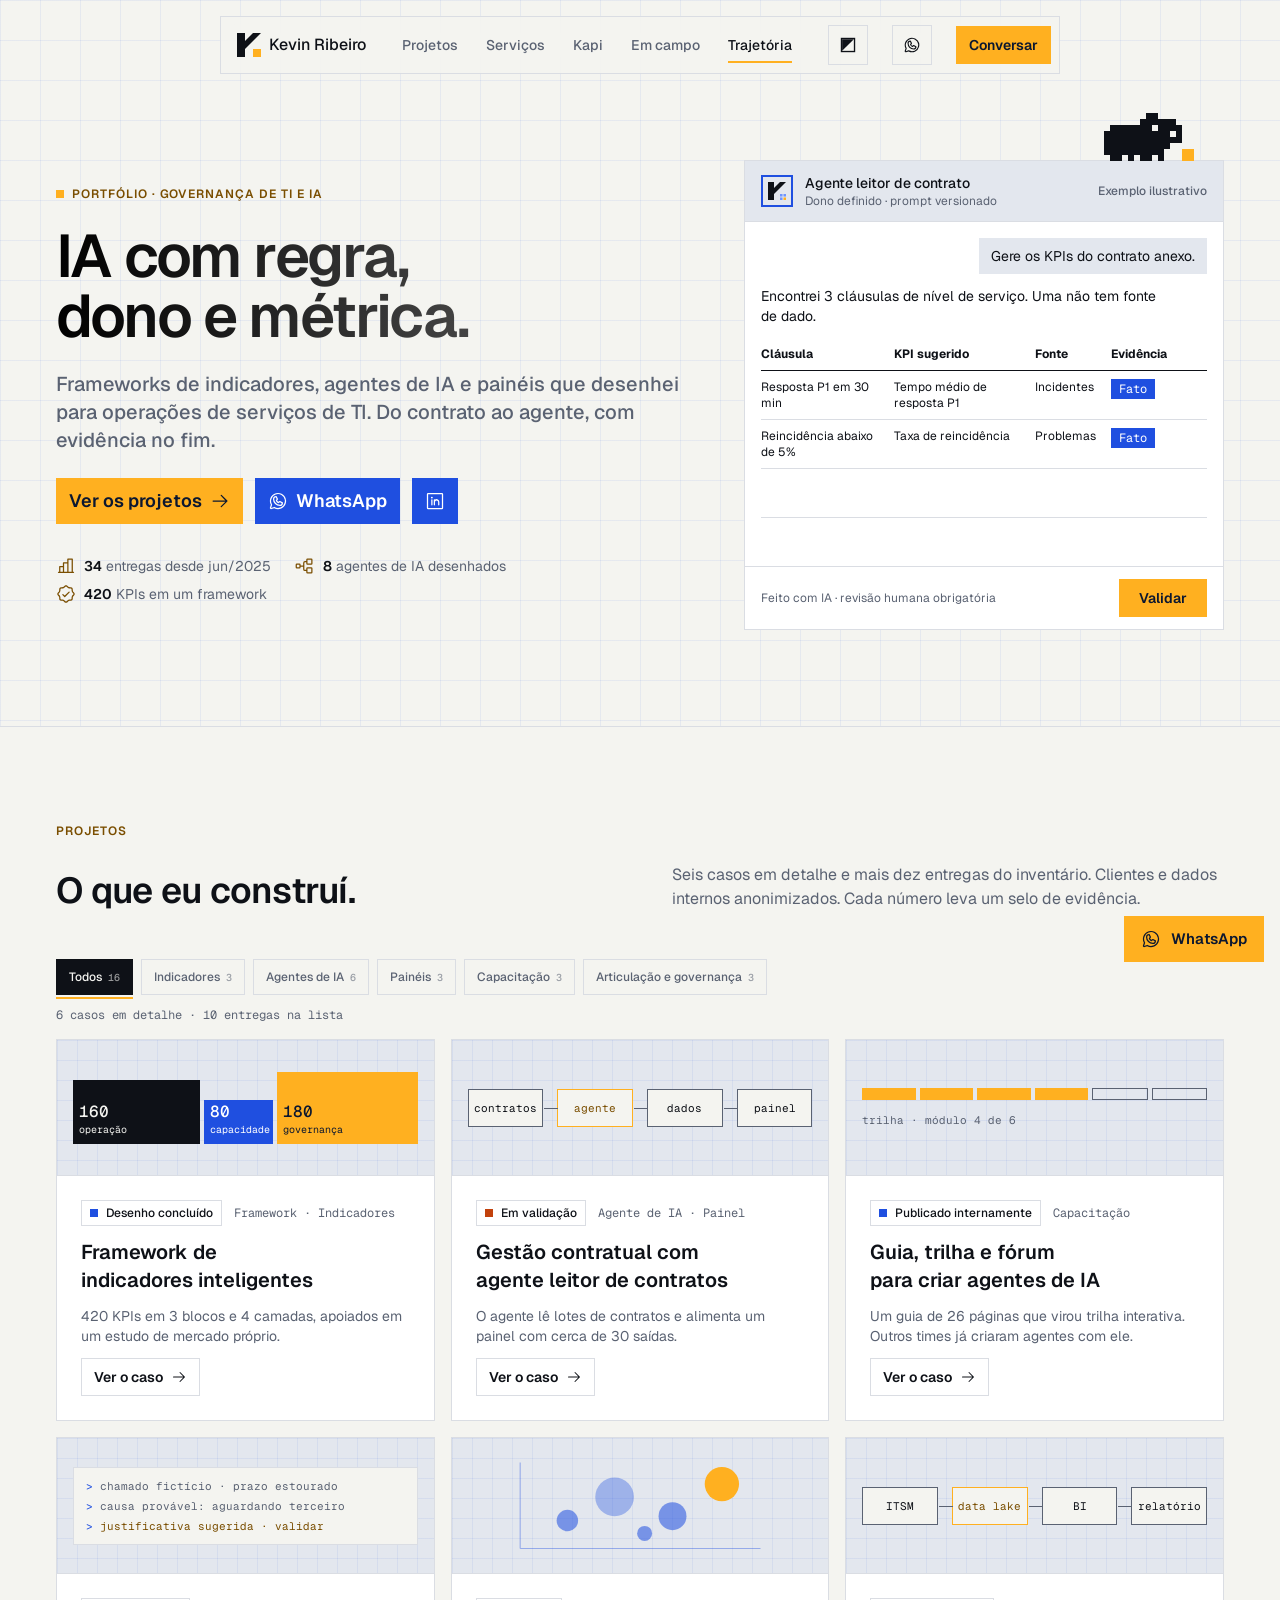
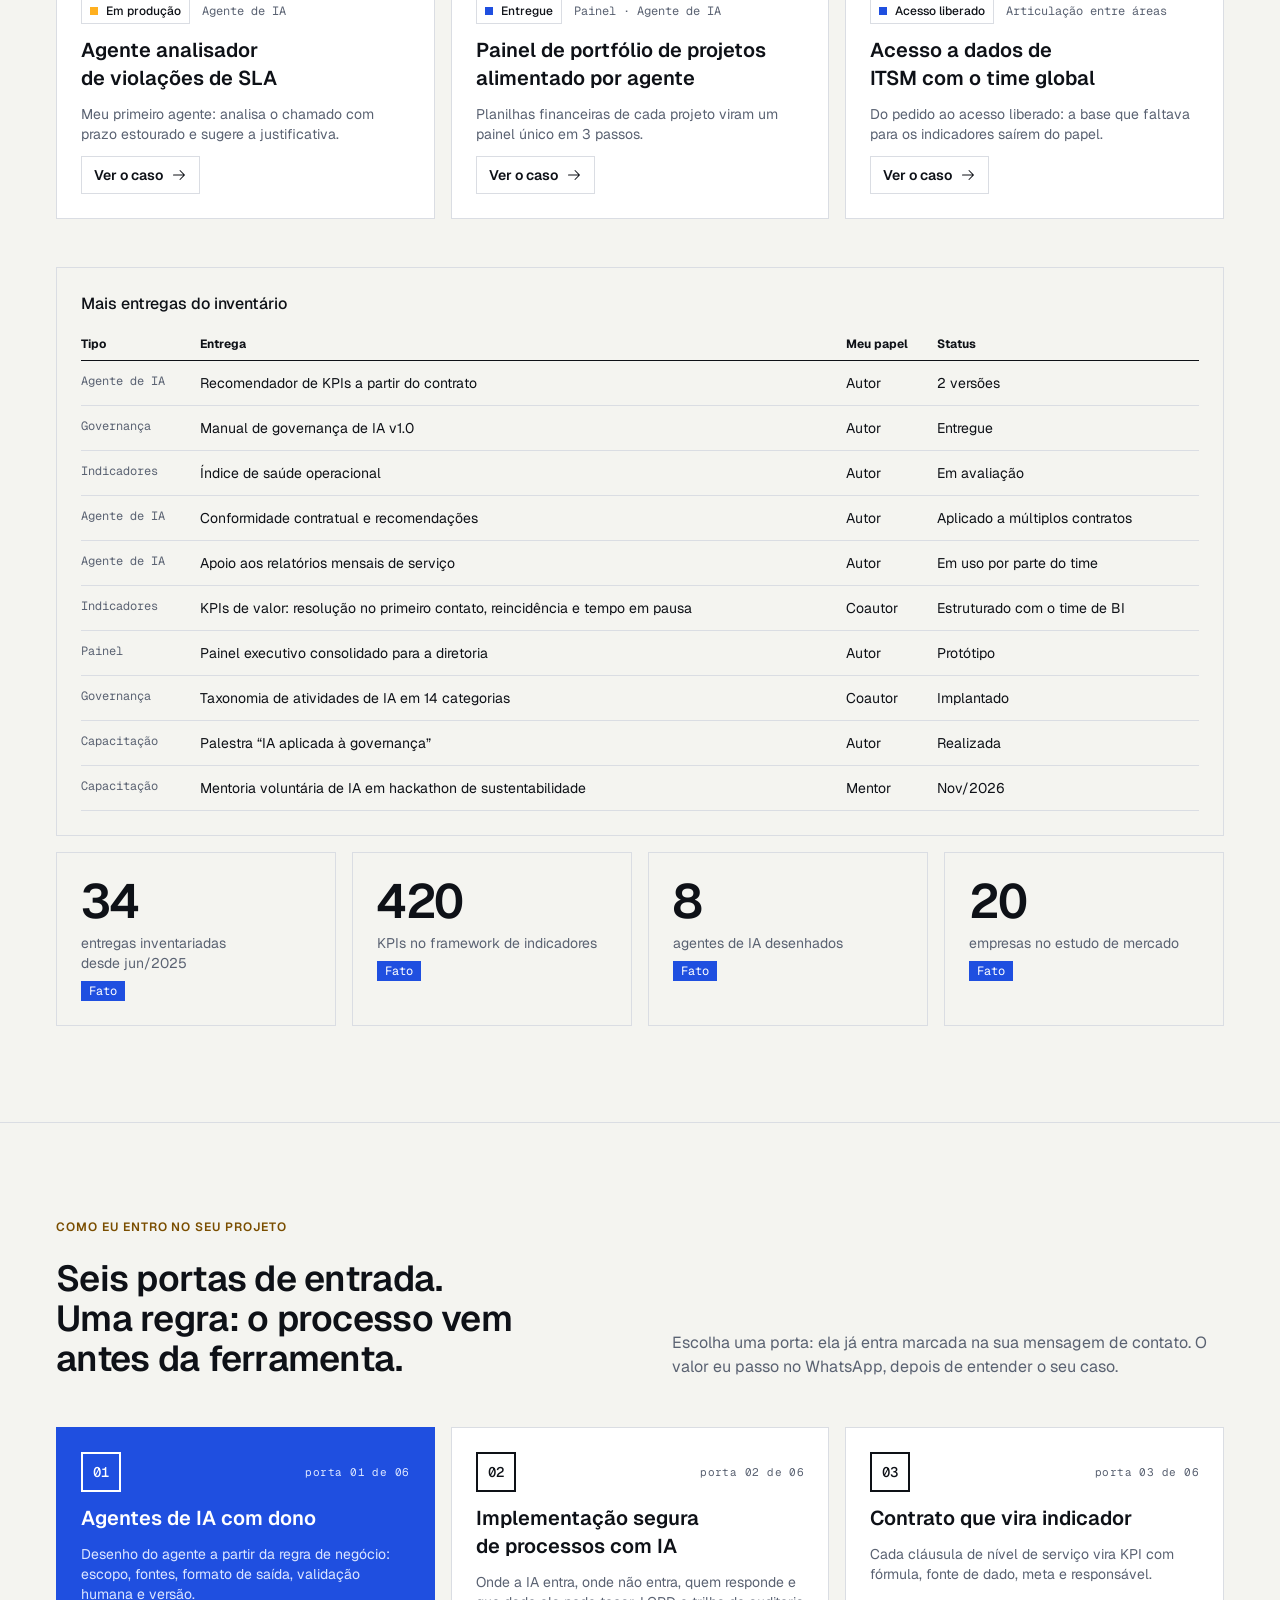
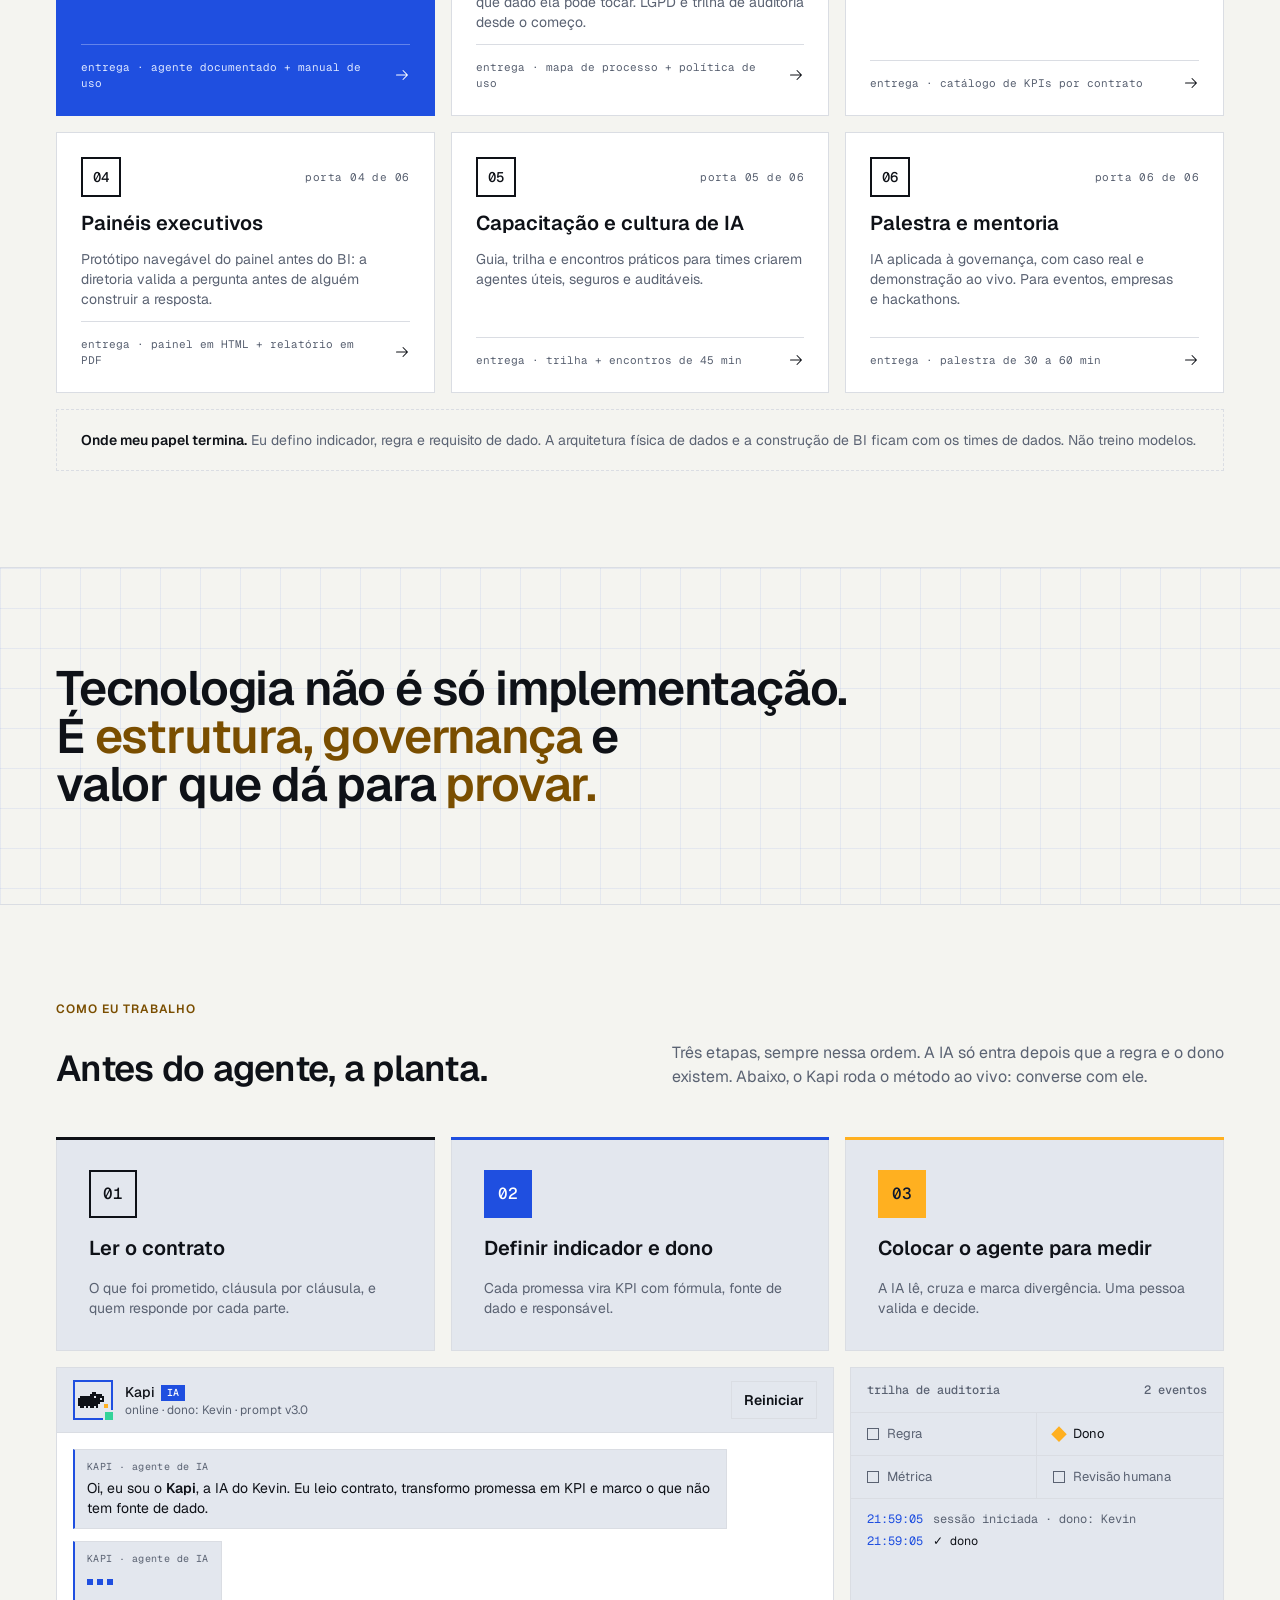
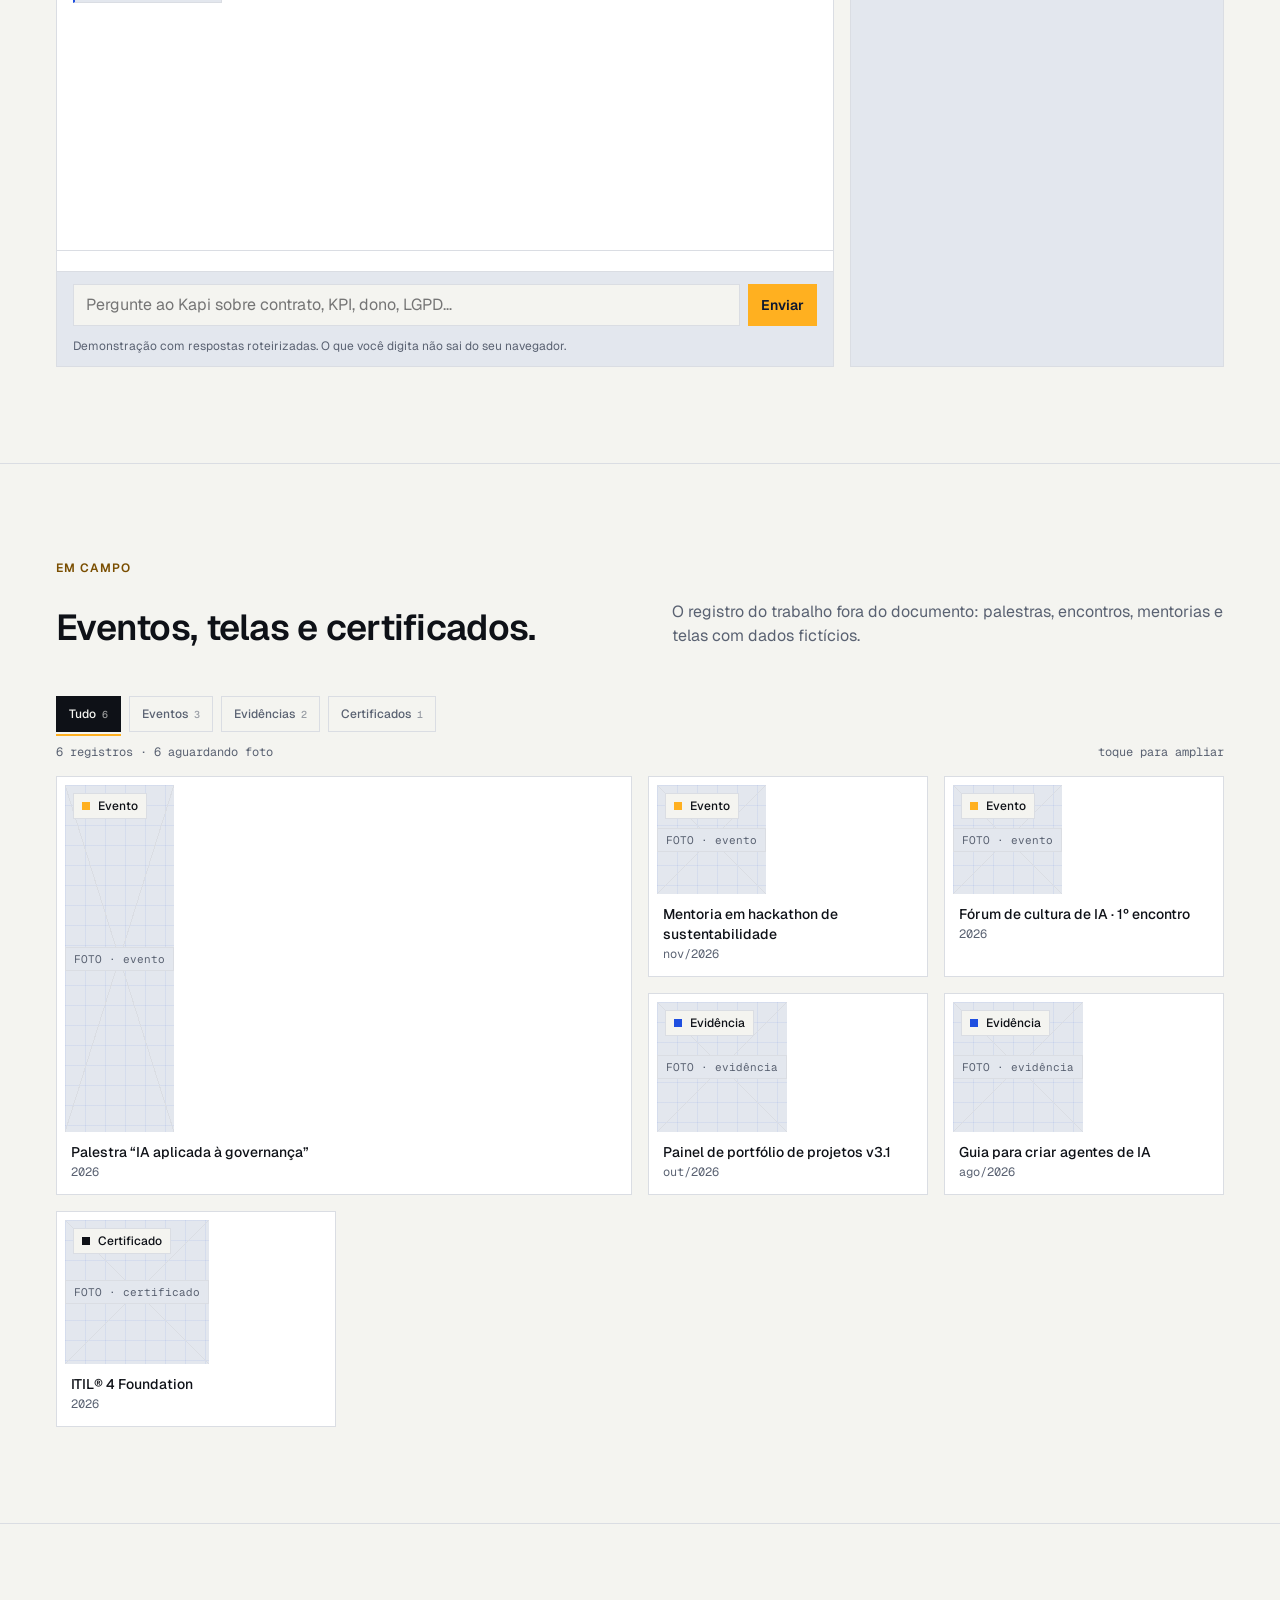
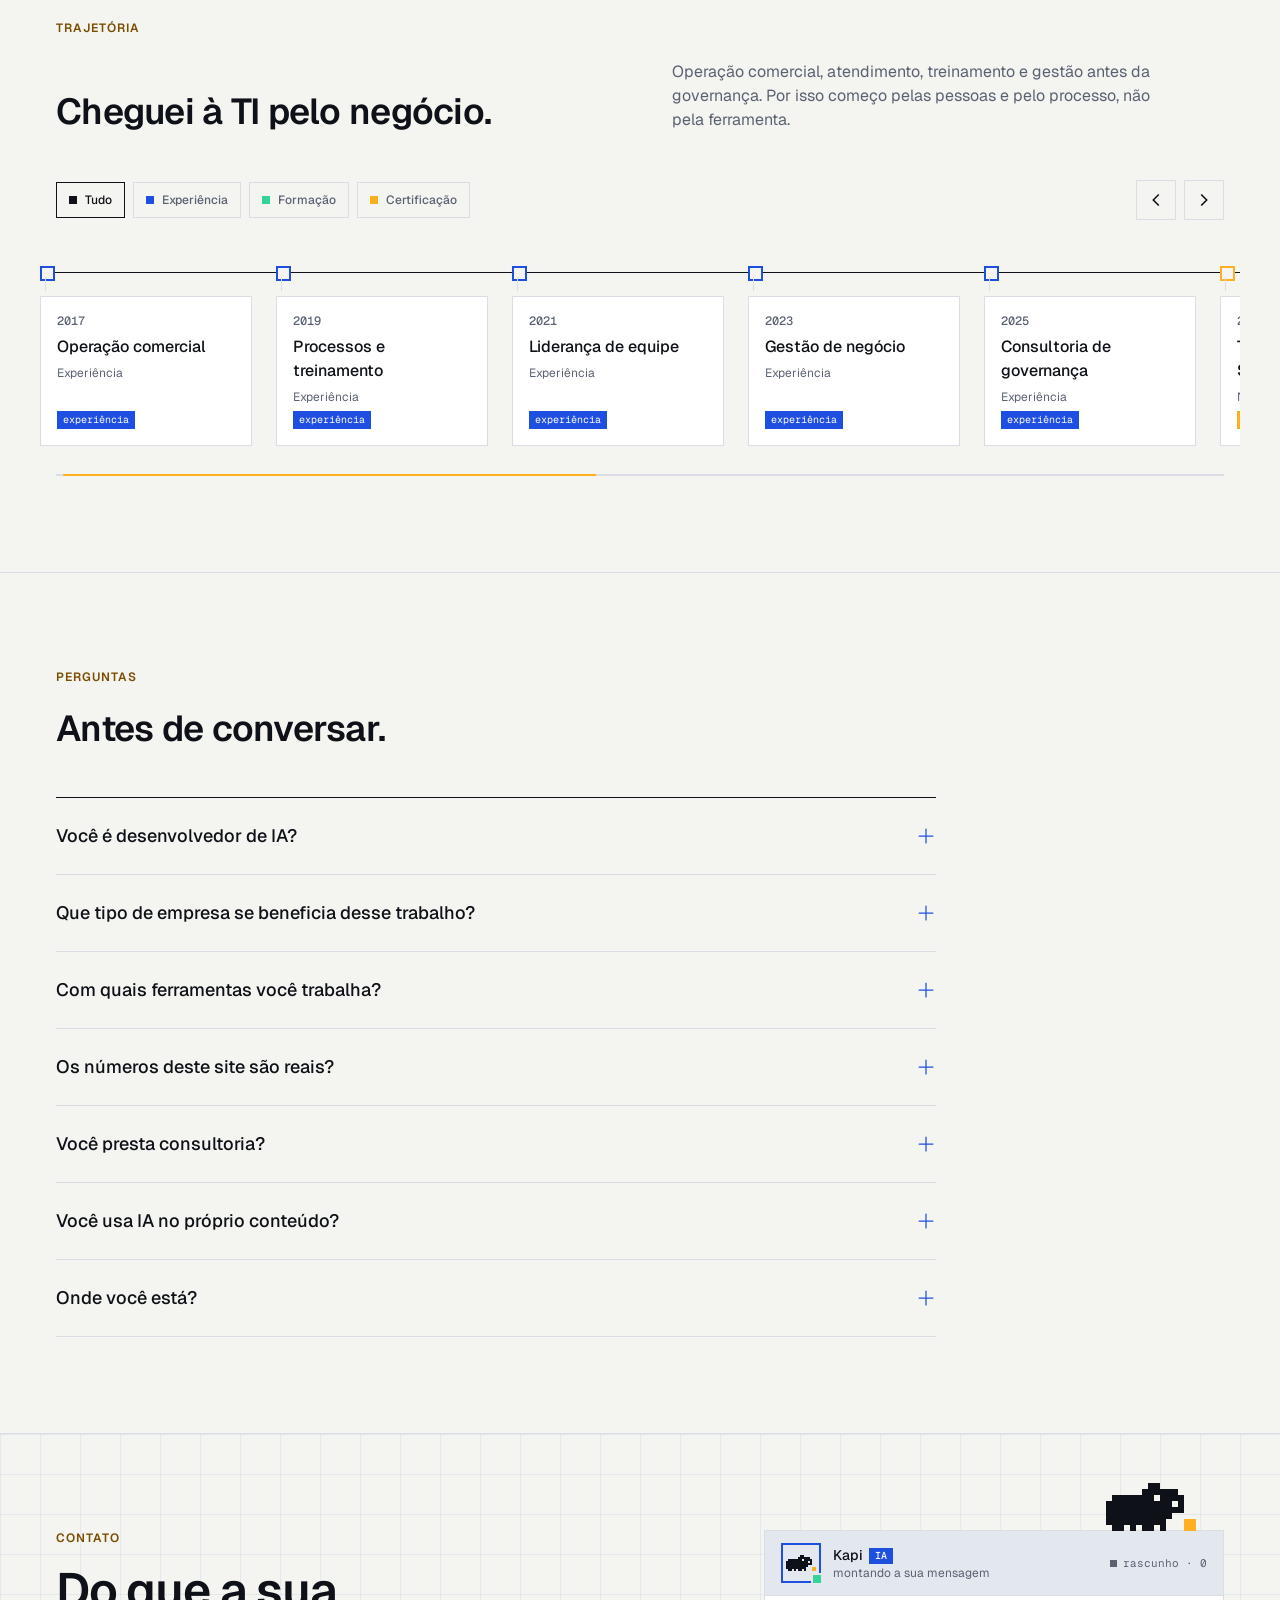
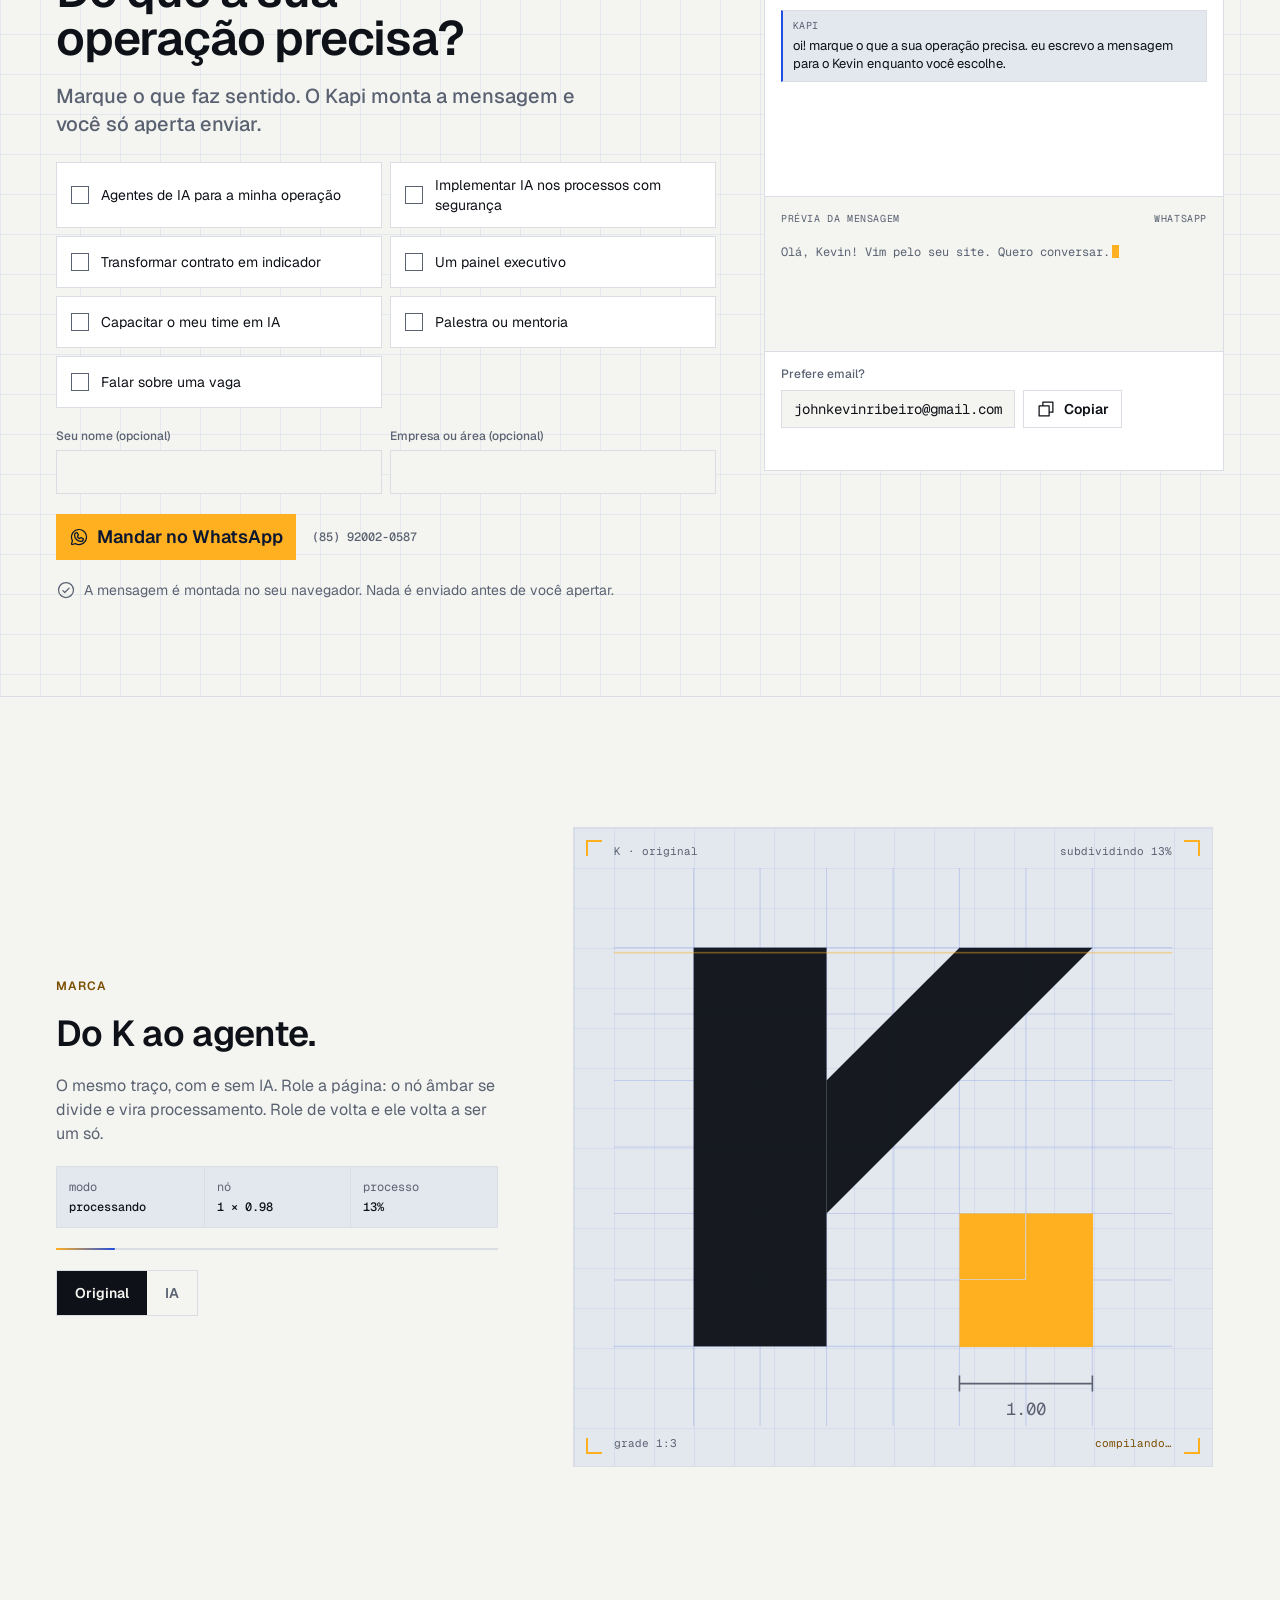
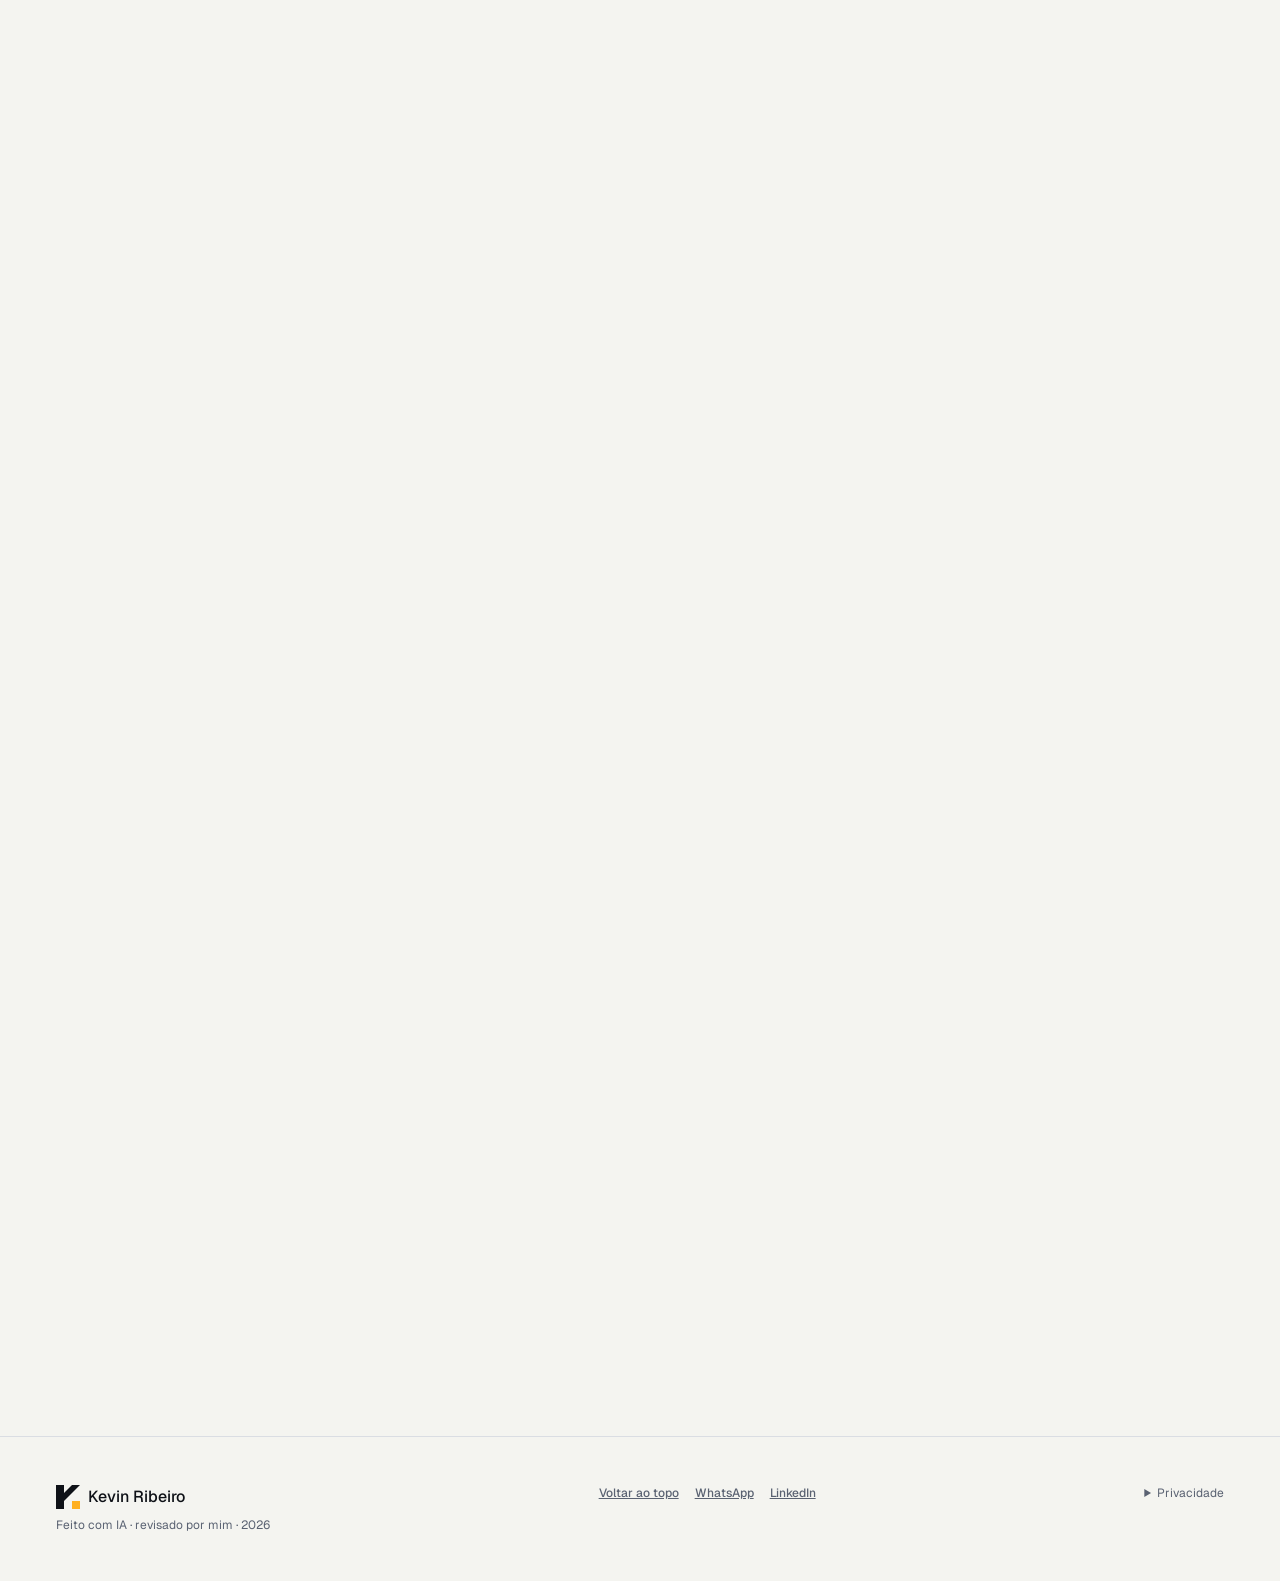
==== commit bf532fe2: "v3: botões de WhatsApp e LinkedIn do topo no azul da marca (#1F4FE0) Co-Authored-By: Claude Opus 5.5" ====
--- a/v3/index.html
+++ b/v3/index.html
@@ -799,7 +799,7 @@
         <p class="eyebrow caption-3">Portfólio · Governança de TI e IA</p>
         <h1 class="heading-1">IA com regra,<br>dono e métrica.</h1>
         <p class="sub title-1">Frameworks de indicadores, agentes de IA e painéis que desenhei para operações de serviços de TI. Do contrato ao agente, com evidência no fim.</p>
-        <div class="hero-cta"><a class="btn btn-primary button-lg mag" href="#projetos">Ver os projetos<svg class="ic" aria-hidden="true" focusable="false" viewBox="0 0 256 256" fill="currentColor"><path d="M221.66,133.66l-72,72a8,8,0,0,1-11.32-11.32L196.69,136H40a8,8,0,0,1,0-16H196.69L138.34,61.66a8,8,0,0,1,11.32-11.32l72,72A8,8,0,0,1,221.66,133.66Z"/></svg></a><a class="btn btn-ghost button-lg mag js-wa" href="https://wa.me/5585920020587?text=Ol%C3%A1%2C%20Kevin!%20Vim%20pelo%20seu%20site." target="_blank" rel="noopener"><svg class="ic" aria-hidden="true" focusable="false" viewBox="0 0 256 256" fill="currentColor"><path d="M187.58,144.84l-32-16a8,8,0,0,0-8,.5l-14.69,9.8a40.55,40.55,0,0,1-16-16l9.8-14.69a8,8,0,0,0,.5-8l-16-32A8,8,0,0,0,104,64a40,40,0,0,0-40,40,88.1,88.1,0,0,0,88,88,40,40,0,0,0,40-40A8,8,0,0,0,187.58,144.84ZM152,176a72.08,72.08,0,0,1-72-72A24,24,0,0,1,99.29,80.46l11.48,23L101,118a8,8,0,0,0-.73,7.51,56.47,56.47,0,0,0,30.15,30.15A8,8,0,0,0,138,155l14.61-9.74,23,11.48A24,24,0,0,1,152,176ZM128,24A104,104,0,0,0,36.18,176.88L24.83,210.93a16,16,0,0,0,20.24,20.24l34.05-11.35A104,104,0,1,0,128,24Zm0,192a87.87,87.87,0,0,1-44.06-11.81,8,8,0,0,0-6.54-.67L40,216,52.47,178.6a8,8,0,0,0-.66-6.54A88,88,0,1,1,128,216Z"/></svg>WhatsApp</a><a class="btn btn-ghost button-lg ibtn-lg" href="https://www.linkedin.com/in/johnkevinribeiro" target="_blank" rel="noopener" aria-label="LinkedIn"><svg class="ic" aria-hidden="true" focusable="false" viewBox="0 0 256 256" fill="currentColor"><path d="M216,24H40A16,16,0,0,0,24,40V216a16,16,0,0,0,16,16H216a16,16,0,0,0,16-16V40A16,16,0,0,0,216,24Zm0,192H40V40H216V216ZM96,112v64a8,8,0,0,1-16,0V112a8,8,0,0,1,16,0Zm88,28v36a8,8,0,0,1-16,0V140a20,20,0,0,0-40,0v36a8,8,0,0,1-16,0V112a8,8,0,0,1,15.79-1.78A36,36,0,0,1,184,140ZM100,84A12,12,0,1,1,88,72,12,12,0,0,1,100,84Z"/></svg></a></div>
+        <div class="hero-cta"><a class="btn btn-primary button-lg mag" href="#projetos">Ver os projetos<svg class="ic" aria-hidden="true" focusable="false" viewBox="0 0 256 256" fill="currentColor"><path d="M221.66,133.66l-72,72a8,8,0,0,1-11.32-11.32L196.69,136H40a8,8,0,0,1,0-16H196.69L138.34,61.66a8,8,0,0,1,11.32-11.32l72,72A8,8,0,0,1,221.66,133.66Z"/></svg></a><a class="btn btn-dark button-lg mag js-wa" href="https://wa.me/5585920020587?text=Ol%C3%A1%2C%20Kevin!%20Vim%20pelo%20seu%20site." target="_blank" rel="noopener"><svg class="ic" aria-hidden="true" focusable="false" viewBox="0 0 256 256" fill="currentColor"><path d="M187.58,144.84l-32-16a8,8,0,0,0-8,.5l-14.69,9.8a40.55,40.55,0,0,1-16-16l9.8-14.69a8,8,0,0,0,.5-8l-16-32A8,8,0,0,0,104,64a40,40,0,0,0-40,40,88.1,88.1,0,0,0,88,88,40,40,0,0,0,40-40A8,8,0,0,0,187.58,144.84ZM152,176a72.08,72.08,0,0,1-72-72A24,24,0,0,1,99.29,80.46l11.48,23L101,118a8,8,0,0,0-.73,7.51,56.47,56.47,0,0,0,30.15,30.15A8,8,0,0,0,138,155l14.61-9.74,23,11.48A24,24,0,0,1,152,176ZM128,24A104,104,0,0,0,36.18,176.88L24.83,210.93a16,16,0,0,0,20.24,20.24l34.05-11.35A104,104,0,1,0,128,24Zm0,192a87.87,87.87,0,0,1-44.06-11.81,8,8,0,0,0-6.54-.67L40,216,52.47,178.6a8,8,0,0,0-.66-6.54A88,88,0,1,1,128,216Z"/></svg>WhatsApp</a><a class="btn btn-dark button-lg ibtn-lg" href="https://www.linkedin.com/in/johnkevinribeiro" target="_blank" rel="noopener" aria-label="LinkedIn"><svg class="ic" aria-hidden="true" focusable="false" viewBox="0 0 256 256" fill="currentColor"><path d="M216,24H40A16,16,0,0,0,24,40V216a16,16,0,0,0,16,16H216a16,16,0,0,0,16-16V40A16,16,0,0,0,216,24Zm0,192H40V40H216V216ZM96,112v64a8,8,0,0,1-16,0V112a8,8,0,0,1,16,0Zm88,28v36a8,8,0,0,1-16,0V140a20,20,0,0,0-40,0v36a8,8,0,0,1-16,0V112a8,8,0,0,1,15.79-1.78A36,36,0,0,1,184,140ZM100,84A12,12,0,1,1,88,72,12,12,0,0,1,100,84Z"/></svg></a></div>
         <ul class="proof body-6">
           <li><svg class="ic" aria-hidden="true" focusable="false" viewBox="0 0 256 256" fill="currentColor"><path d="M224,200h-8V40a8,8,0,0,0-8-8H152a8,8,0,0,0-8,8V80H96a8,8,0,0,0-8,8v40H48a8,8,0,0,0-8,8v64H32a8,8,0,0,0,0,16H224a8,8,0,0,0,0-16ZM160,48h40V200H160ZM104,96h40V200H104ZM56,144H88v56H56Z"/></svg><span><b>34</b> entregas desde jun/2025</span></li>
           <li><svg class="ic" aria-hidden="true" focusable="false" viewBox="0 0 256 256" fill="currentColor"><path d="M160,112h48a16,16,0,0,0,16-16V48a16,16,0,0,0-16-16H160a16,16,0,0,0-16,16V64H128a24,24,0,0,0-24,24v32H72v-8A16,16,0,0,0,56,96H24A16,16,0,0,0,8,112v32a16,16,0,0,0,16,16H56a16,16,0,0,0,16-16v-8h32v32a24,24,0,0,0,24,24h16v16a16,16,0,0,0,16,16h48a16,16,0,0,0,16-16V160a16,16,0,0,0-16-16H160a16,16,0,0,0-16,16v16H128a8,8,0,0,1-8-8V88a8,8,0,0,1,8-8h16V96A16,16,0,0,0,160,112ZM56,144H24V112H56v32Zm104,16h48v48H160Zm0-112h48V96H160Z"/></svg><span><b>8</b> agentes de IA desenhados</span></li>
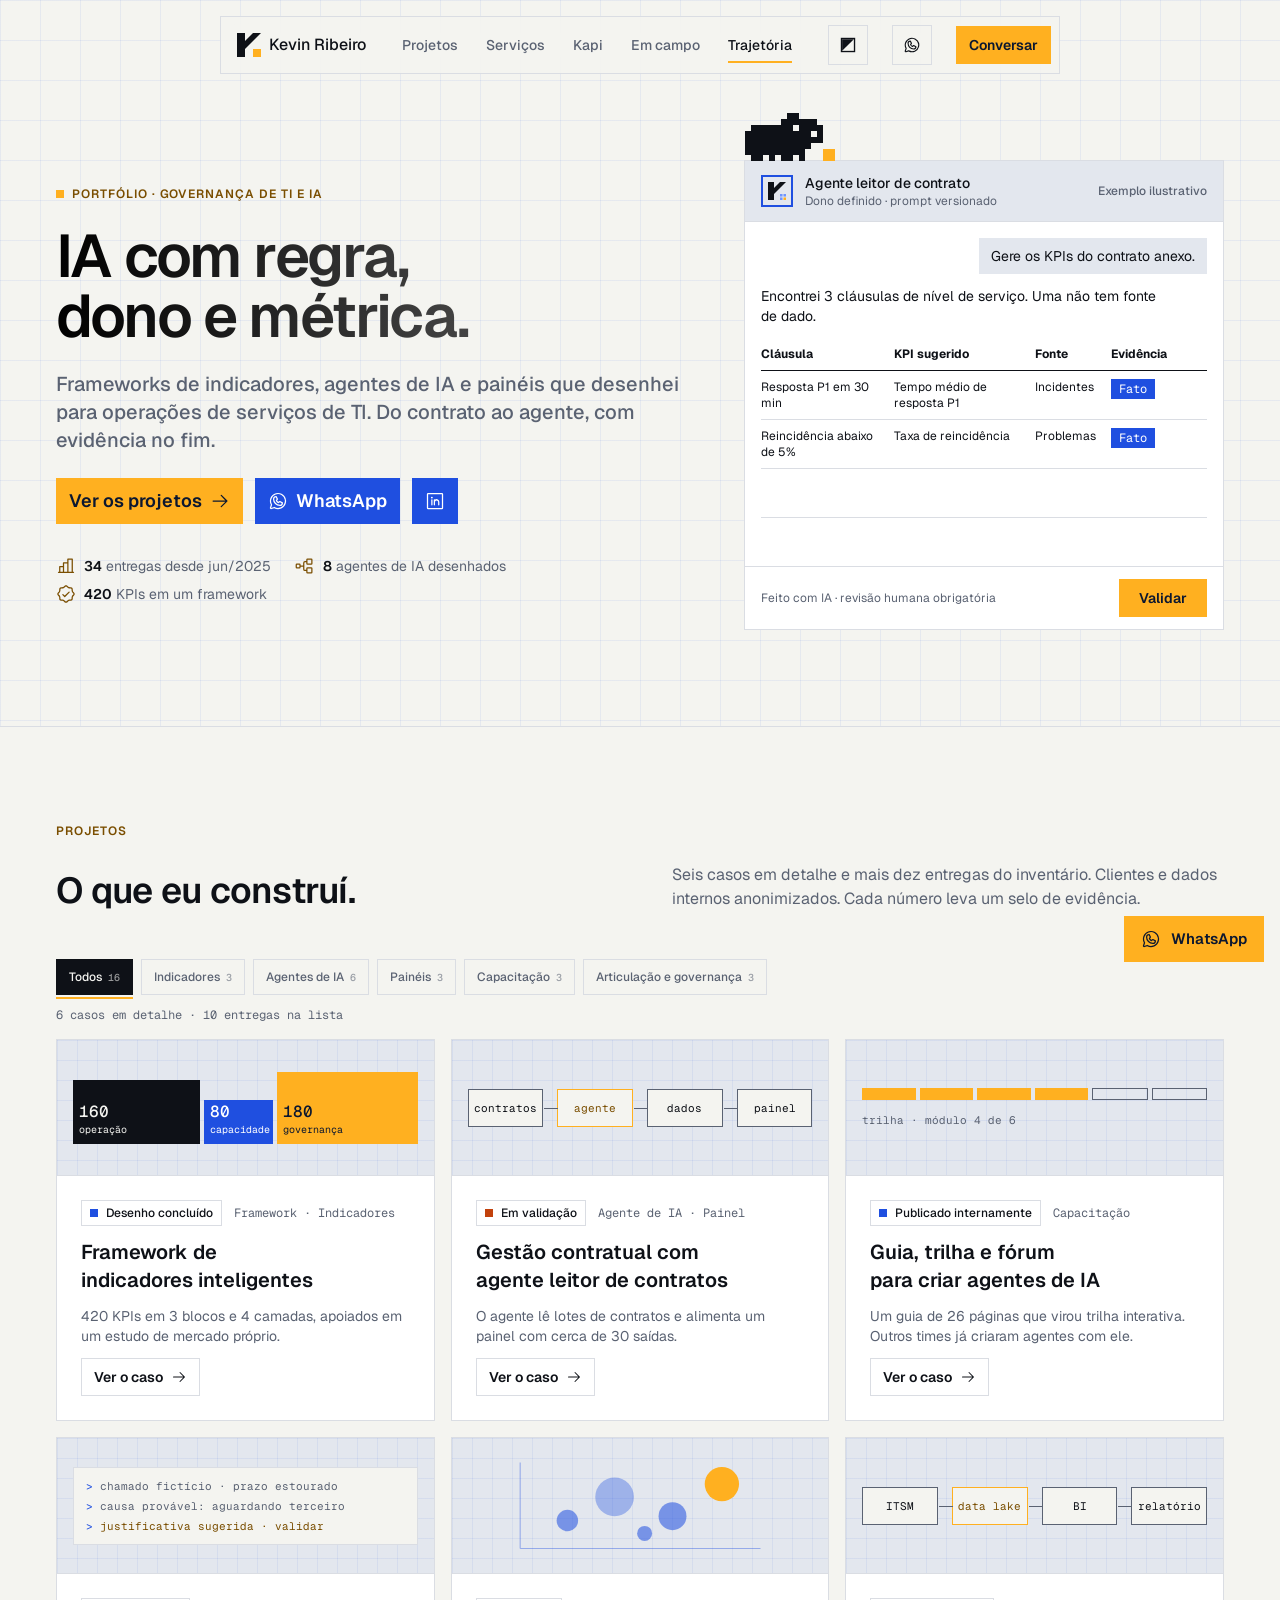
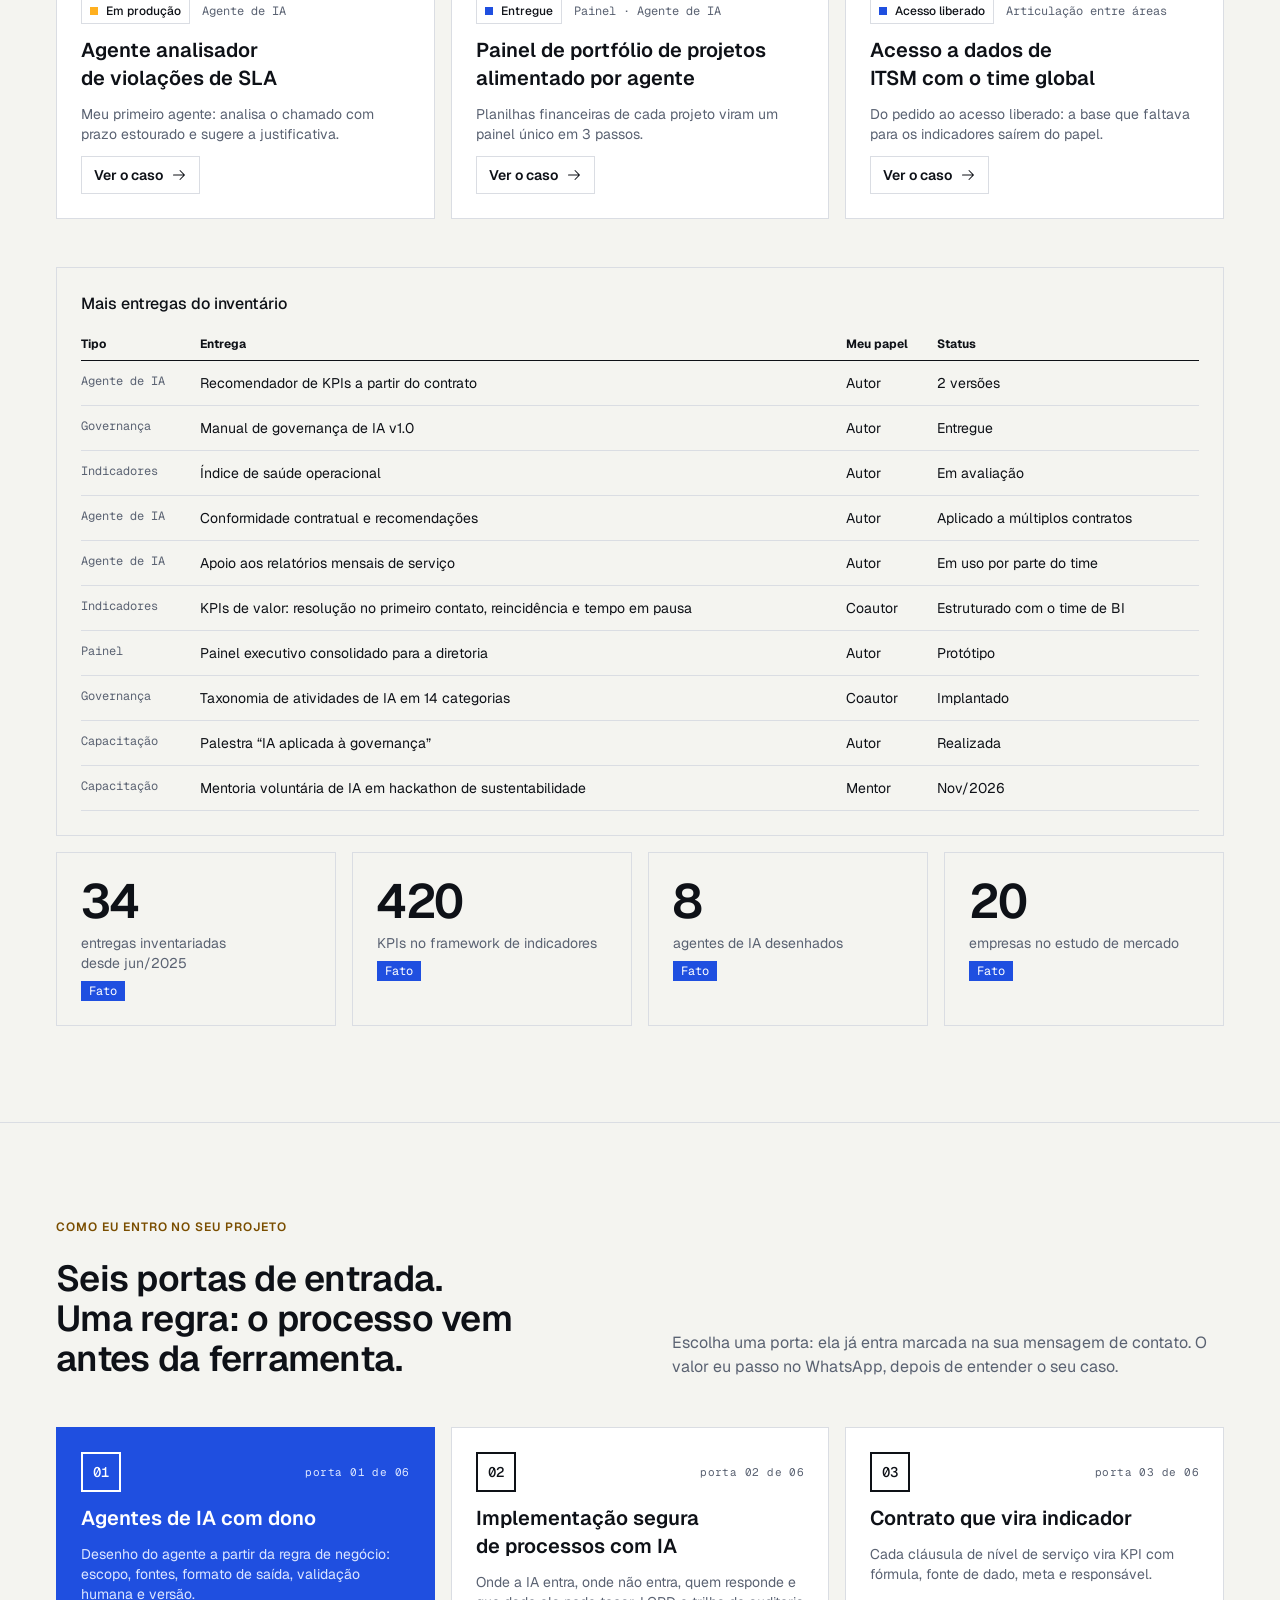
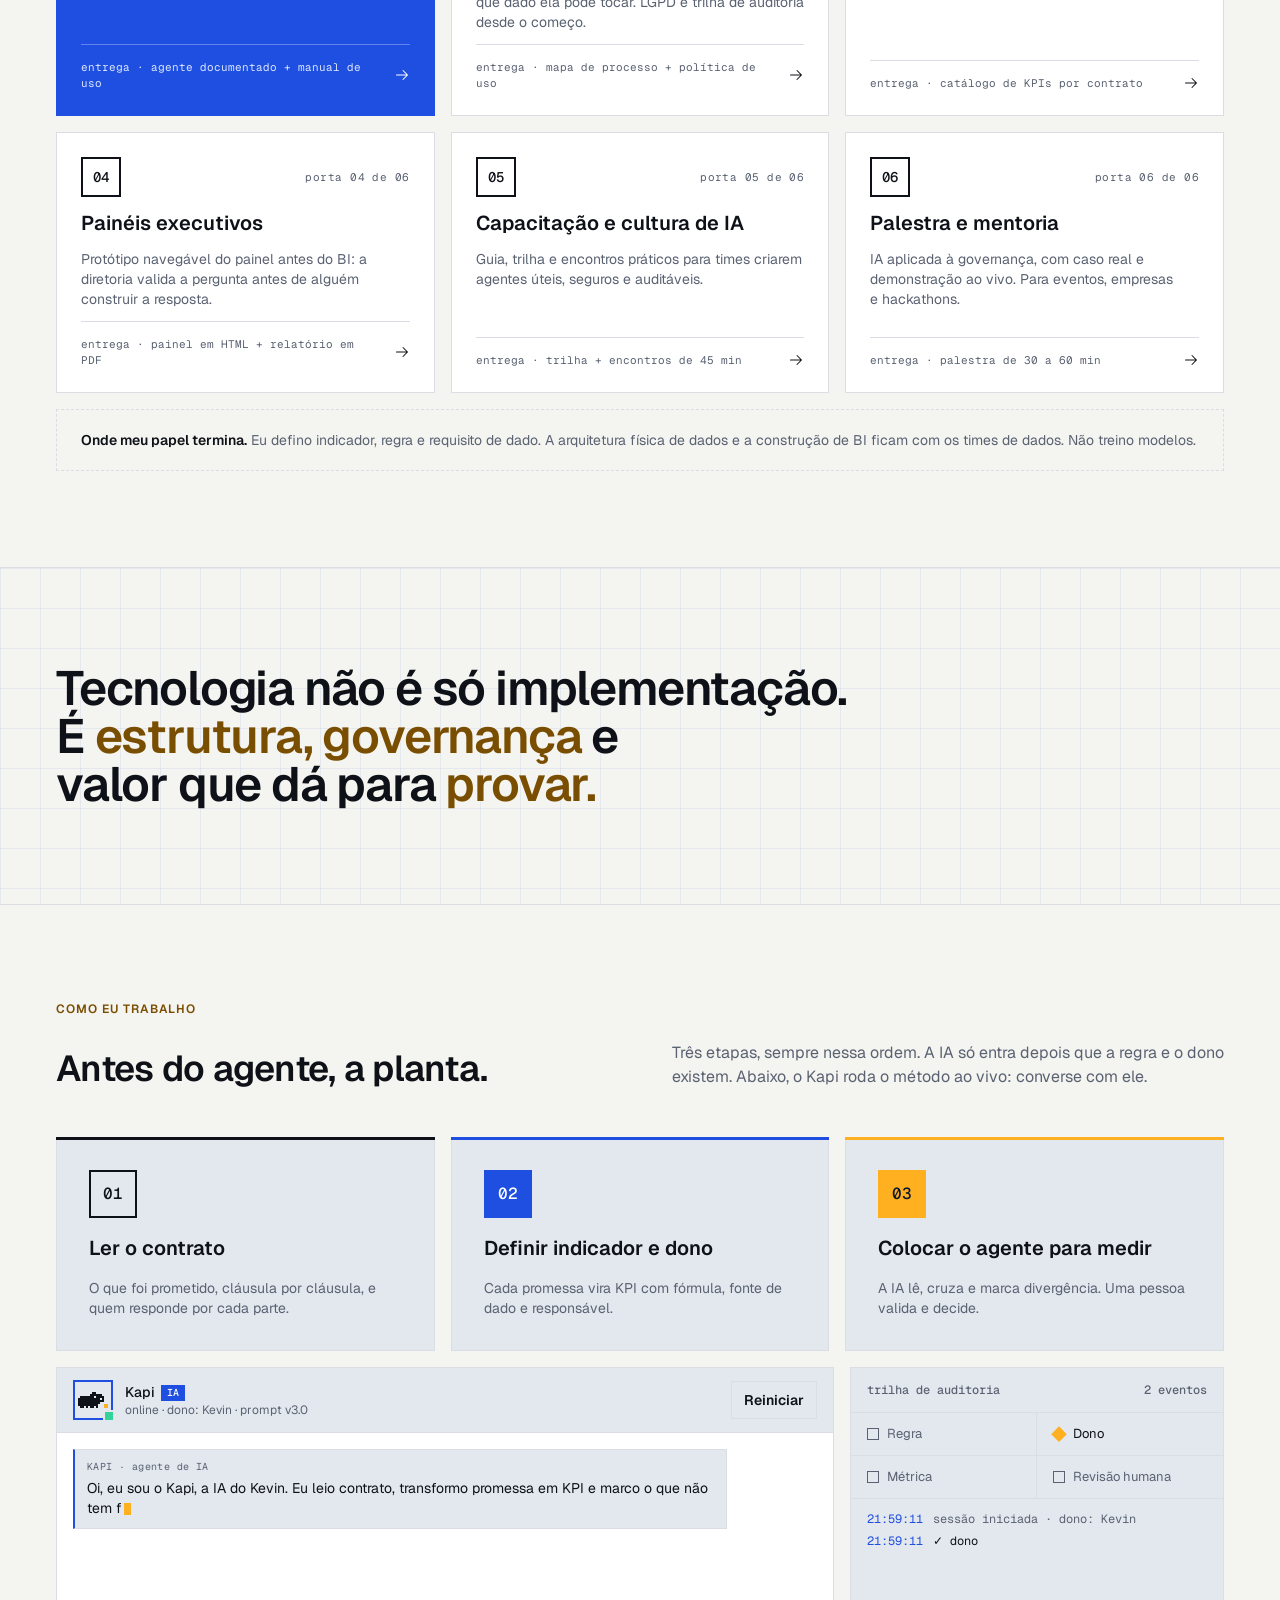
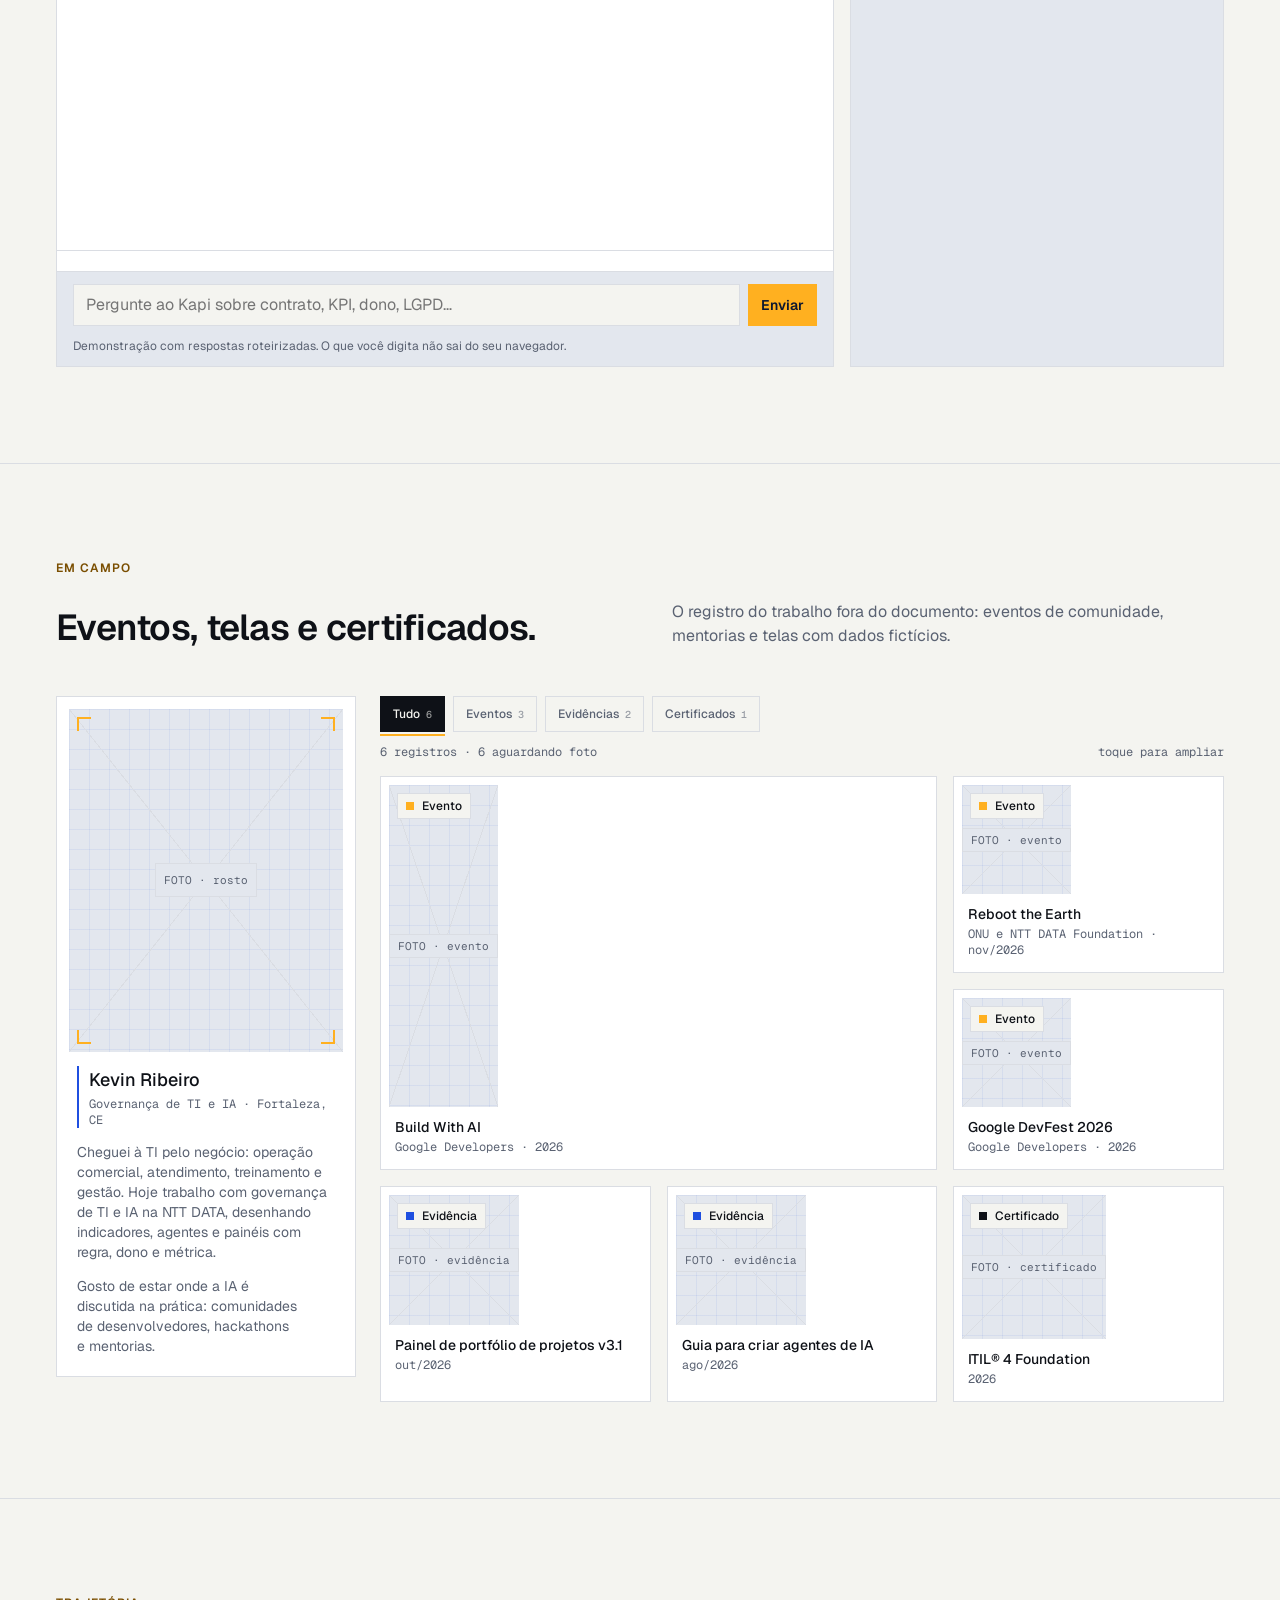
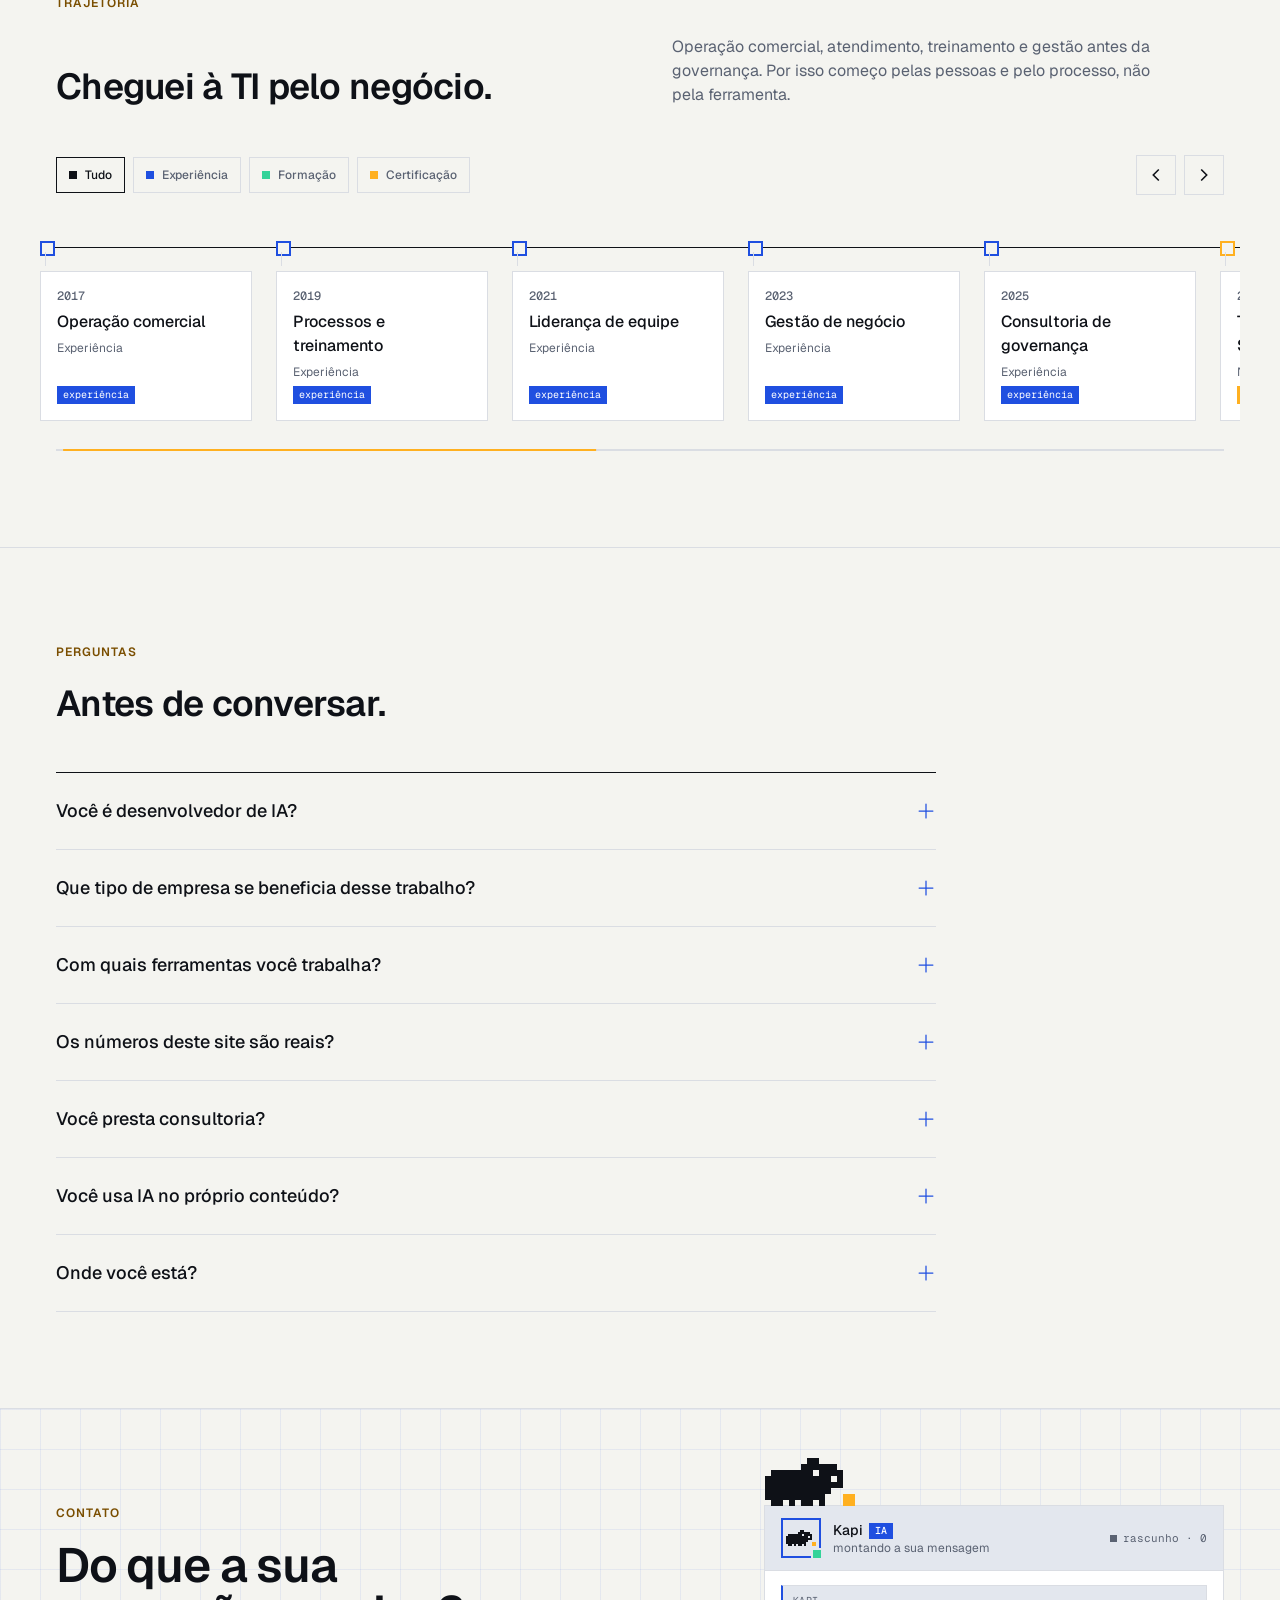
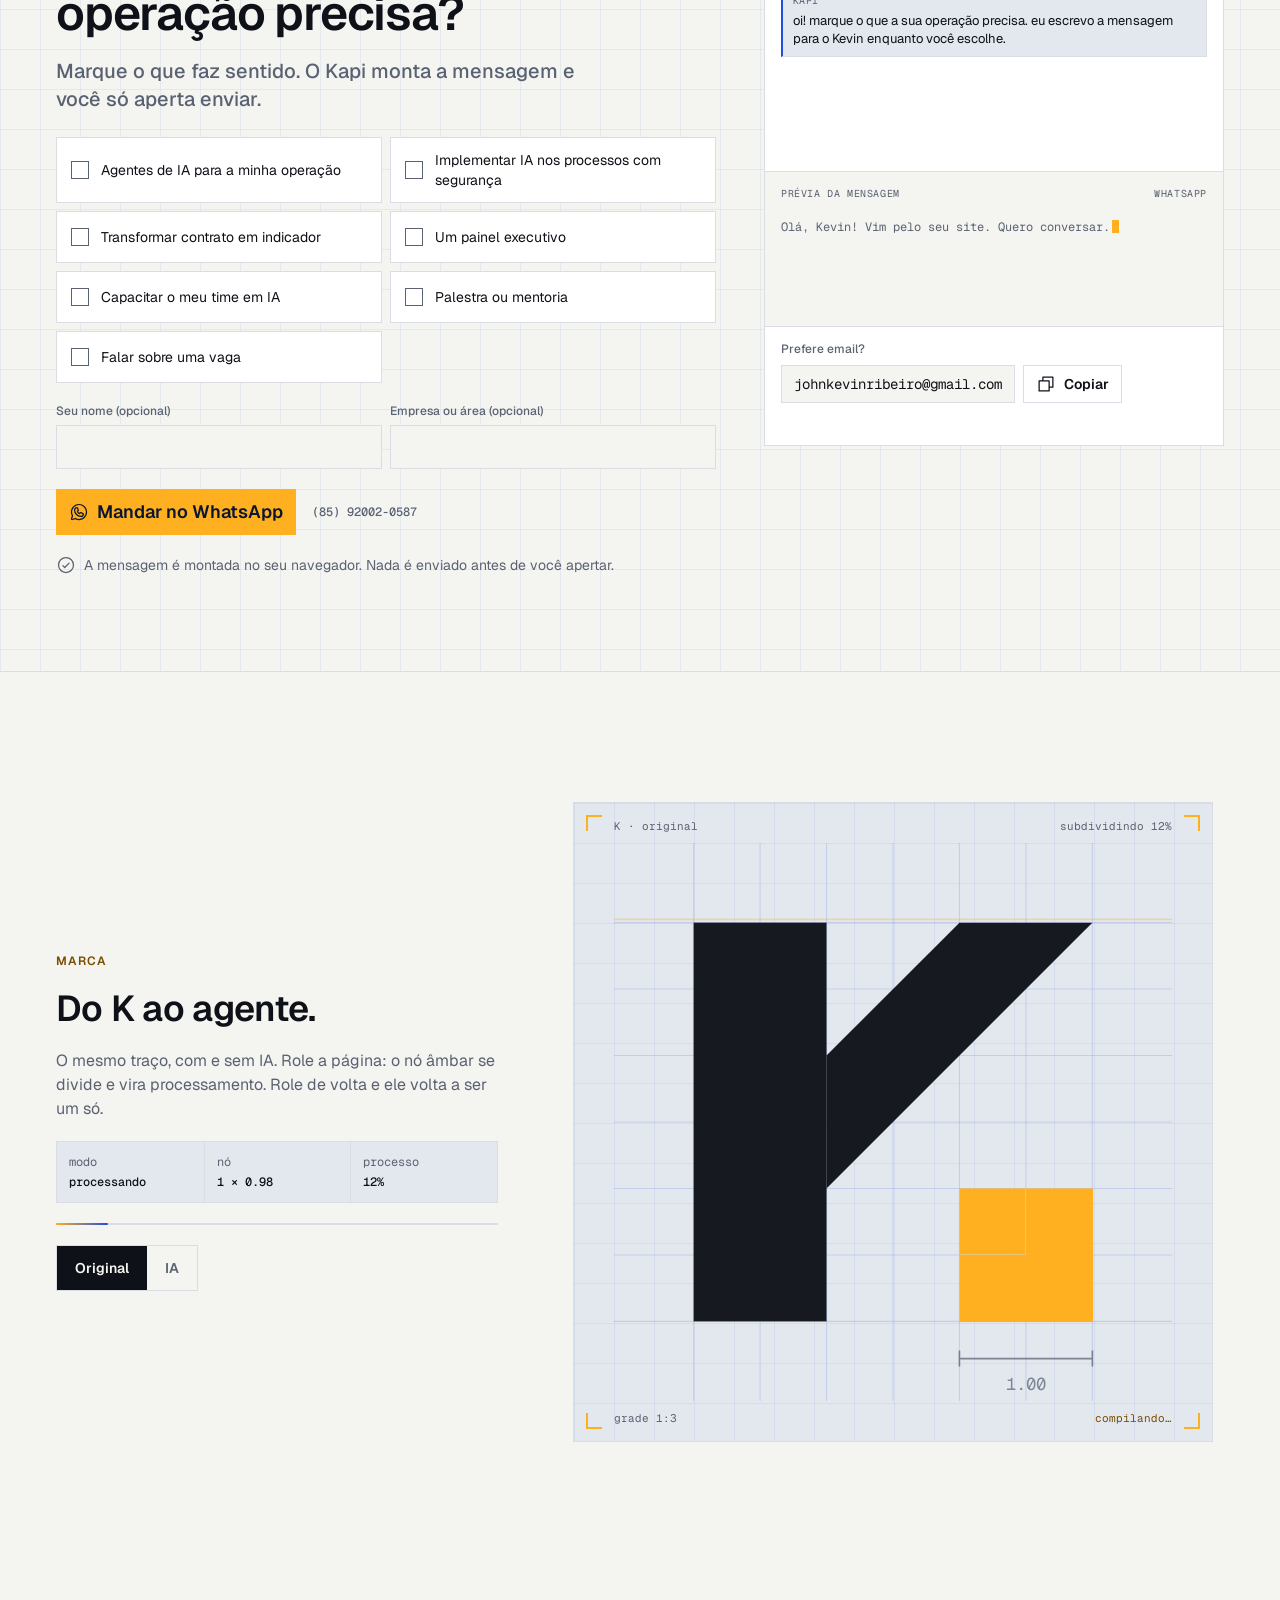
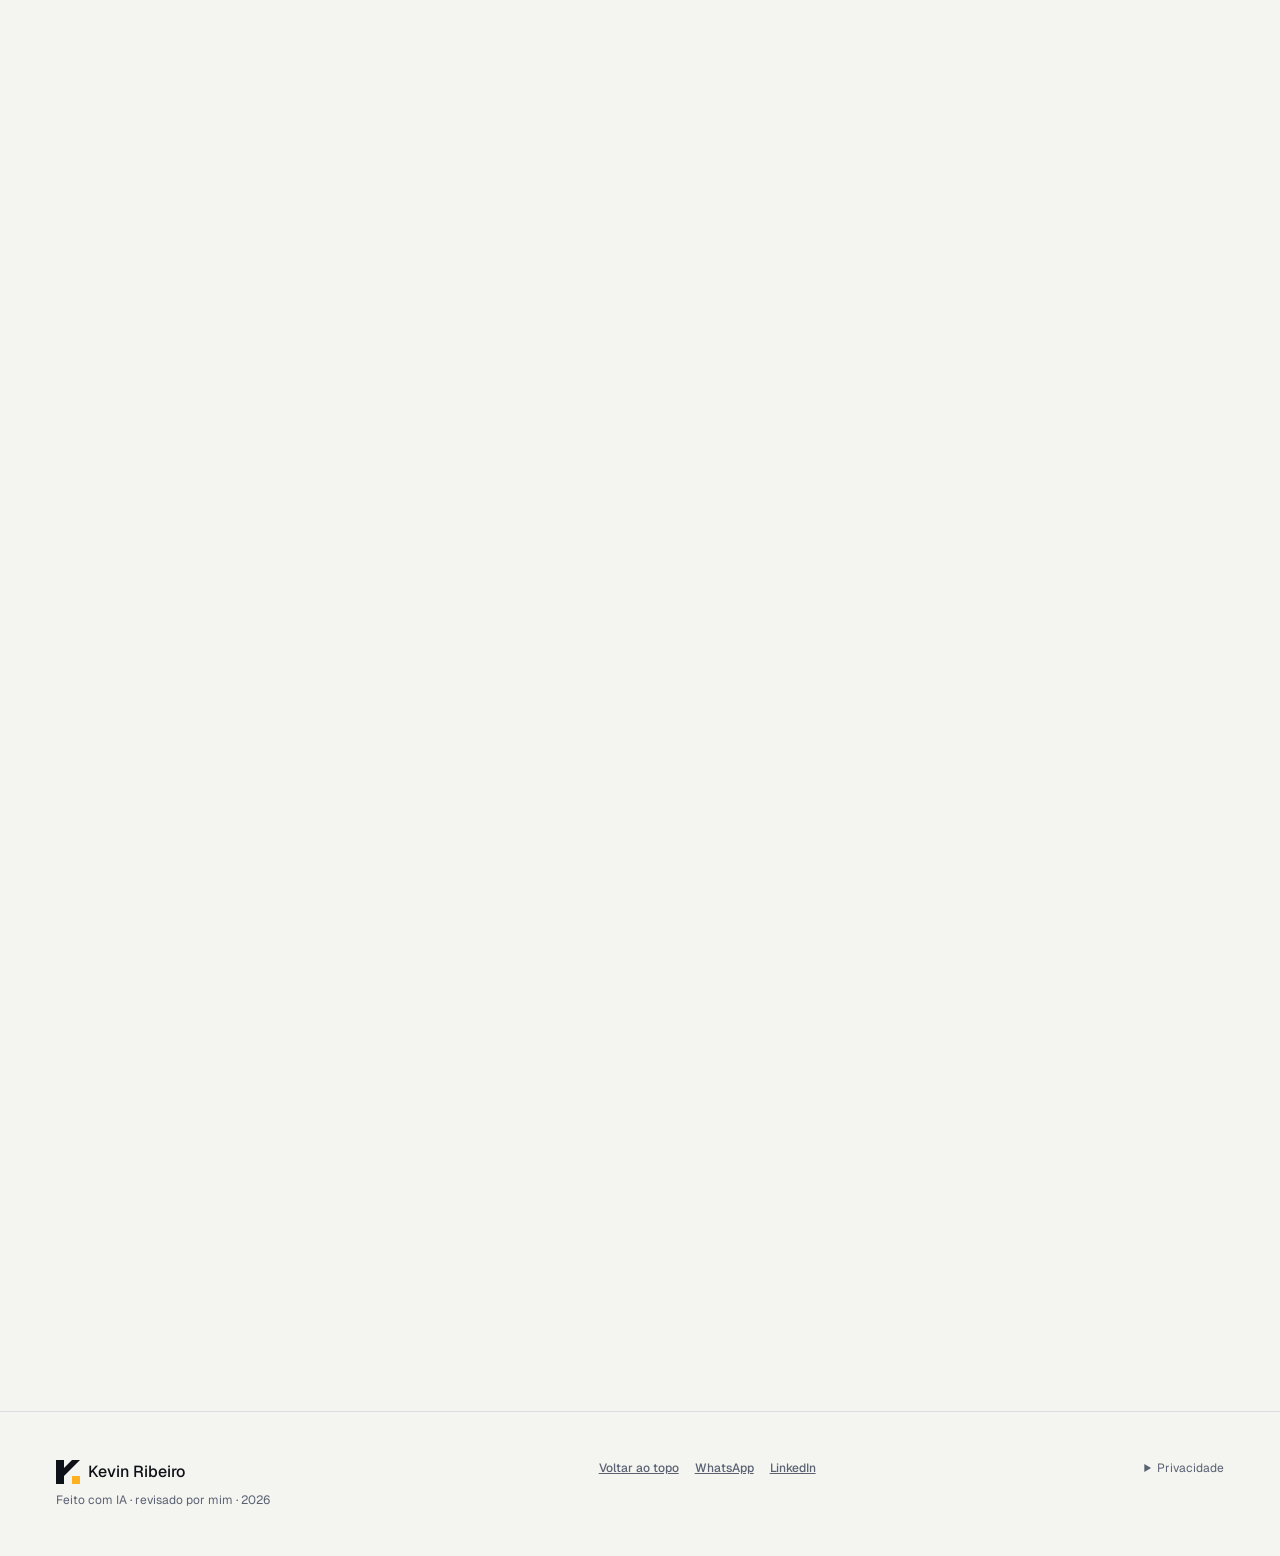
==== commit 81e746f1: "v3: Em campo com foto de rosto, apresentação e eventos Build With AI, Reboot the Earth e DevFest 202" ====
--- a/v3/index.html
+++ b/v3/index.html
@@ -616,6 +616,21 @@
 dialog.lb .lb-img .ph{width:min(100%,560px);aspect-ratio:4/3}
 dialog.lb .lb-foot{display:flex;justify-content:space-between;align-items:center;gap:16px;padding:16px 24px;border-top:1px solid var(--line)}
 
+.campo{display:grid;grid-template-columns:minmax(0,300px) minmax(0,1fr);gap:24px;align-items:start}
+.campo-g{min-width:0}
+.campo .shots{grid-template-columns:repeat(3,minmax(0,1fr))}
+.me{position:sticky;top:96px;background:var(--surface);border:1px solid var(--line);padding:12px 12px 20px;display:flex;flex-direction:column;gap:14px}
+.me-ph{position:relative;aspect-ratio:4/5;overflow:hidden}
+.me-ph .ph{position:absolute;inset:0;aspect-ratio:auto}
+.me-ph img{position:absolute;inset:0;width:100%;height:100%;object-fit:cover}
+.me-ph .cnr{position:absolute;width:14px;height:14px;border:2px solid var(--accent);z-index:1}
+.me-ph .c1{top:8px;left:8px;border-right:0;border-bottom:0}.me-ph .c2{top:8px;right:8px;border-left:0;border-bottom:0}
+.me-ph .c3{bottom:8px;left:8px;border-right:0;border-top:0}.me-ph .c4{bottom:8px;right:8px;border-left:0;border-top:0}
+.me-id,.me>p{padding:0 8px}
+.me-id{display:flex;flex-direction:column;gap:2px;border-left:2px solid var(--action);padding-left:10px;margin-left:8px}
+@media (max-width:1024px){.campo{grid-template-columns:minmax(0,1fr)}.me{position:relative;top:0;display:grid;grid-template-columns:minmax(0,200px) minmax(0,1fr);align-items:start;gap:12px 20px}.me-ph{grid-row:span 3}}
+@media (max-width:560px){.me{grid-template-columns:minmax(0,1fr)}.me-ph{grid-row:auto;aspect-ratio:1/1}.campo .shots{grid-template-columns:repeat(2,minmax(0,1fr))}}
+
 /* ---------- trajetória horizontal ---------- */
 .tl-tools{display:flex;flex-wrap:wrap;justify-content:space-between;align-items:center;gap:12px;margin-bottom:24px}
 .legend{display:flex;flex-wrap:wrap;gap:8px}
@@ -969,12 +984,21 @@
       <div class="sec-head">
         <p class="caption-3">Em campo</p>
         <h2 class="heading-3 dec" id="t-campo">Eventos, telas e certificados.</h2>
-        <p class="body-3">O registro do trabalho fora do documento: palestras, encontros, mentorias e telas com dados fictícios.</p>
+        <p class="body-3">O registro do trabalho fora do documento: eventos de comunidade, mentorias e telas com dados fictícios.</p>
       </div>
+      <div class="campo">
+      <aside class="me spot tick reveal" aria-label="Sobre Kevin Ribeiro">
+        <div class="me-ph" id="me-ph" data-img=""><span class="ph x"><span>FOTO · rosto</span></span><i class="cnr c1"></i><i class="cnr c2"></i><i class="cnr c3"></i><i class="cnr c4"></i></div>
+        <div class="me-id"><p class="title-2">Kevin Ribeiro</p><p class="caption-5 muted mono">Governança de TI e IA · Fortaleza, CE</p></div>
+        <p class="body-6 muted">Cheguei à TI pelo negócio: operação comercial, atendimento, treinamento e gestão. Hoje trabalho com governança de TI e IA na NTT DATA, desenhando indicadores, agentes e painéis com regra, dono e métrica.</p>
+        <p class="body-6 muted">Gosto de estar onde a IA é discutida na prática: comunidades de desenvolvedores, hackathons e mentorias.</p>
+      </aside>
+      <div class="campo-g">
       <div class="filters" id="gfilters" role="group" aria-label="Filtrar registros"><span class="find" aria-hidden="true"></span><button class="fbtn caption-4" type="button" data-f="all" aria-pressed="true">Tudo</button><button class="fbtn caption-4" type="button" data-f="evento" aria-pressed="false">Eventos</button><button class="fbtn caption-4" type="button" data-f="evidencia" aria-pressed="false">Evidências</button><button class="fbtn caption-4" type="button" data-f="certificado" aria-pressed="false">Certificados</button></div>
       <div class="fmeta"><p class="caption-5 muted mono fc" id="gcount" aria-live="polite"></p><p class="caption-5 muted mono">toque para ampliar</p></div>
       <div class="stage"><span class="scan" id="gscan" aria-hidden="true"></span>
-      <div class="shots" id="shots"><button class="shot spot tick reveal" type="button" data-cat="evento" data-img="" data-t="Palestra “IA aplicada à governança”" data-m="Evento · 2026" data-c="O caso do agente de violações de SLA virou palestra para o time."><span class="chip ev caption-4">Evento</span><span class="ph x"><span>FOTO · evento</span></span><span class="shot-t"><span class="title-4">Palestra “IA aplicada à governança”</span><span class="caption-5 muted mono">2026</span></span></button><button class="shot spot tick reveal" type="button" data-cat="evento" data-img="" data-t="Mentoria em hackathon de sustentabilidade" data-m="Evento · nov/2026" data-c="Mentoria voluntária de IA para os times participantes."><span class="chip ev caption-4">Evento</span><span class="ph x"><span>FOTO · evento</span></span><span class="shot-t"><span class="title-4">Mentoria em hackathon de sustentabilidade</span><span class="caption-5 muted mono">nov/2026</span></span></button><button class="shot spot tick reveal" type="button" data-cat="evento" data-img="" data-t="Fórum de cultura de IA · 1º encontro" data-m="Evento · 2026" data-c="Encontro de 45 minutos: tendência, caso real e demonstração ao vivo."><span class="chip ev caption-4">Evento</span><span class="ph x"><span>FOTO · evento</span></span><span class="shot-t"><span class="title-4">Fórum de cultura de IA · 1º encontro</span><span class="caption-5 muted mono">2026</span></span></button><button class="shot spot tick reveal" type="button" data-cat="evidencia" data-img="" data-t="Painel de portfólio de projetos v3.1" data-m="Evidência · out/2026" data-c="Tela com dados fictícios. Visões por diretoria e por gerente de conta."><span class="chip evi caption-4">Evidência</span><span class="ph x"><span>FOTO · evidência</span></span><span class="shot-t"><span class="title-4">Painel de portfólio de projetos v3.1</span><span class="caption-5 muted mono">out/2026</span></span></button><button class="shot spot tick reveal" type="button" data-cat="evidencia" data-img="" data-t="Guia para criar agentes de IA" data-m="Evidência · ago/2026" data-c="26 páginas em 6 partes, com versão em app e certificado."><span class="chip evi caption-4">Evidência</span><span class="ph x"><span>FOTO · evidência</span></span><span class="shot-t"><span class="title-4">Guia para criar agentes de IA</span><span class="caption-5 muted mono">ago/2026</span></span></button><button class="shot spot tick reveal" type="button" data-cat="certificado" data-img="" data-t="ITIL® 4 Foundation" data-m="Certificado · 2026" data-c="Certificação em gestão de serviços de TI."><span class="chip cer caption-4">Certificado</span><span class="ph x"><span>FOTO · certificado</span></span><span class="shot-t"><span class="title-4">ITIL® 4 Foundation</span><span class="caption-5 muted mono">2026</span></span></button></div></div>
+      <div class="shots" id="shots"><button class="shot spot tick reveal" type="button" data-cat="evento" data-img="" data-t="Build With AI" data-m="Evento · Google Developers · 2026" data-c="Build With AI 2026, evento da comunidade Google Developers."><span class="chip ev caption-4">Evento</span><span class="ph x"><span>FOTO · evento</span></span><span class="shot-t"><span class="title-4">Build With AI</span><span class="caption-5 muted mono">Google Developers · 2026</span></span></button><button class="shot spot tick reveal" type="button" data-cat="evento" data-img="" data-t="Reboot the Earth" data-m="Evento · ONU e NTT DATA Foundation · nov/2026" data-c="Hackathon de sustentabilidade da ONU com a NTT DATA Foundation. Atuei como mentor voluntário de IA."><span class="chip ev caption-4">Evento</span><span class="ph x"><span>FOTO · evento</span></span><span class="shot-t"><span class="title-4">Reboot the Earth</span><span class="caption-5 muted mono">ONU e NTT DATA Foundation · nov/2026</span></span></button><button class="shot spot tick reveal" type="button" data-cat="evento" data-img="" data-t="Google DevFest 2026" data-m="Evento · Google Developers · 2026" data-c="DevFest 2026, encontro da comunidade Google Developers."><span class="chip ev caption-4">Evento</span><span class="ph x"><span>FOTO · evento</span></span><span class="shot-t"><span class="title-4">Google DevFest 2026</span><span class="caption-5 muted mono">Google Developers · 2026</span></span></button><button class="shot spot tick reveal" type="button" data-cat="evidencia" data-img="" data-t="Painel de portfólio de projetos v3.1" data-m="Evidência · out/2026" data-c="Tela com dados fictícios. Visões por diretoria e por gerente de conta."><span class="chip evi caption-4">Evidência</span><span class="ph x"><span>FOTO · evidência</span></span><span class="shot-t"><span class="title-4">Painel de portfólio de projetos v3.1</span><span class="caption-5 muted mono">out/2026</span></span></button><button class="shot spot tick reveal" type="button" data-cat="evidencia" data-img="" data-t="Guia para criar agentes de IA" data-m="Evidência · ago/2026" data-c="26 páginas em 6 partes, com versão em app e certificado."><span class="chip evi caption-4">Evidência</span><span class="ph x"><span>FOTO · evidência</span></span><span class="shot-t"><span class="title-4">Guia para criar agentes de IA</span><span class="caption-5 muted mono">ago/2026</span></span></button><button class="shot spot tick reveal" type="button" data-cat="certificado" data-img="" data-t="ITIL® 4 Foundation" data-m="Certificado · 2026" data-c="Certificação em gestão de serviços de TI."><span class="chip cer caption-4">Certificado</span><span class="ph x"><span>FOTO · certificado</span></span><span class="shot-t"><span class="title-4">ITIL® 4 Foundation</span><span class="caption-5 muted mono">2026</span></span></button></div></div>
+      </div></div>
     </div>
   </section>
 
@@ -1553,6 +1577,7 @@
       count:function(f){return $$('.shot',shotsEl).filter(function(s){return f==='all'||s.getAttribute('data-cat')===f;}).length;},
       after:function(f,n){$('#gcount').textContent=n+(n===1?' registro':' registros')+' · '+$$('.shot',shotsEl).filter(function(s){return !s.getAttribute('data-img');}).length+' aguardando foto';}});
     $$('.shot',shotsEl).forEach(function(s){var im=s.getAttribute('data-img');if(im){var ph=$('.ph',s);ph.classList.remove('x');ph.innerHTML='<img src="'+esc(im)+'" alt="'+esc(s.getAttribute('data-t'))+'" loading="lazy">';}});
+    var meph=$('#me-ph');if(meph&&meph.getAttribute('data-img')){meph.querySelector('.ph').outerHTML='<img src="'+esc(meph.getAttribute('data-img'))+'" alt="Kevin Ribeiro">';}
     function lbShow(){var s=lbList[lbI];if(!s)return;$('#lb-m').textContent=s.getAttribute('data-m');$('#lb-t').textContent=s.getAttribute('data-t');$('#lb-c').textContent=s.getAttribute('data-c');var im=s.getAttribute('data-img');
       $('#lb-img').innerHTML=im?'<img src="'+esc(im)+'" alt="'+esc(s.getAttribute('data-t'))+'">':'<span class="ph x"><span>espaço reservado para a foto</span></span>';
       if(canAnim)$('#lb-img').firstChild.animate([{opacity:0,clipPath:'inset(0 0 100% 0)'},{opacity:1,clipPath:'inset(0 0 0 0)'}],{duration:500,easing:EASE});}
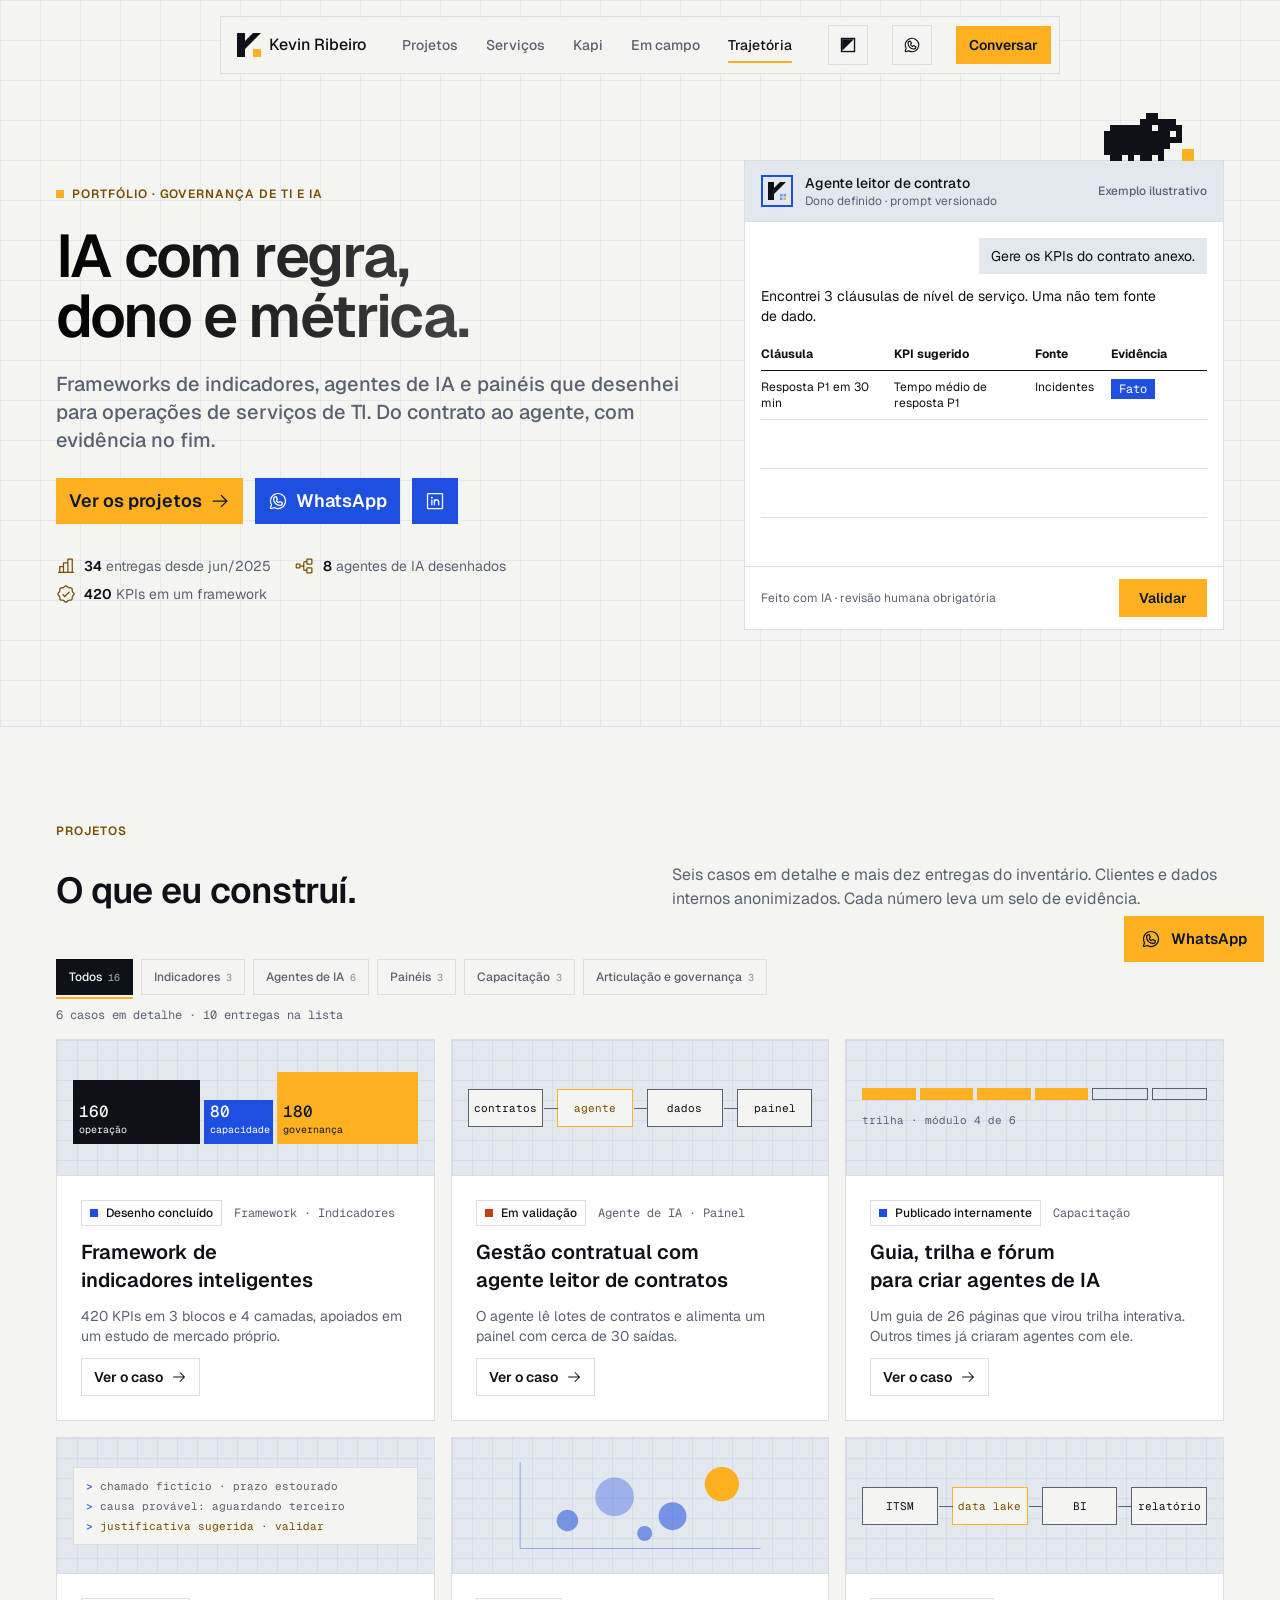
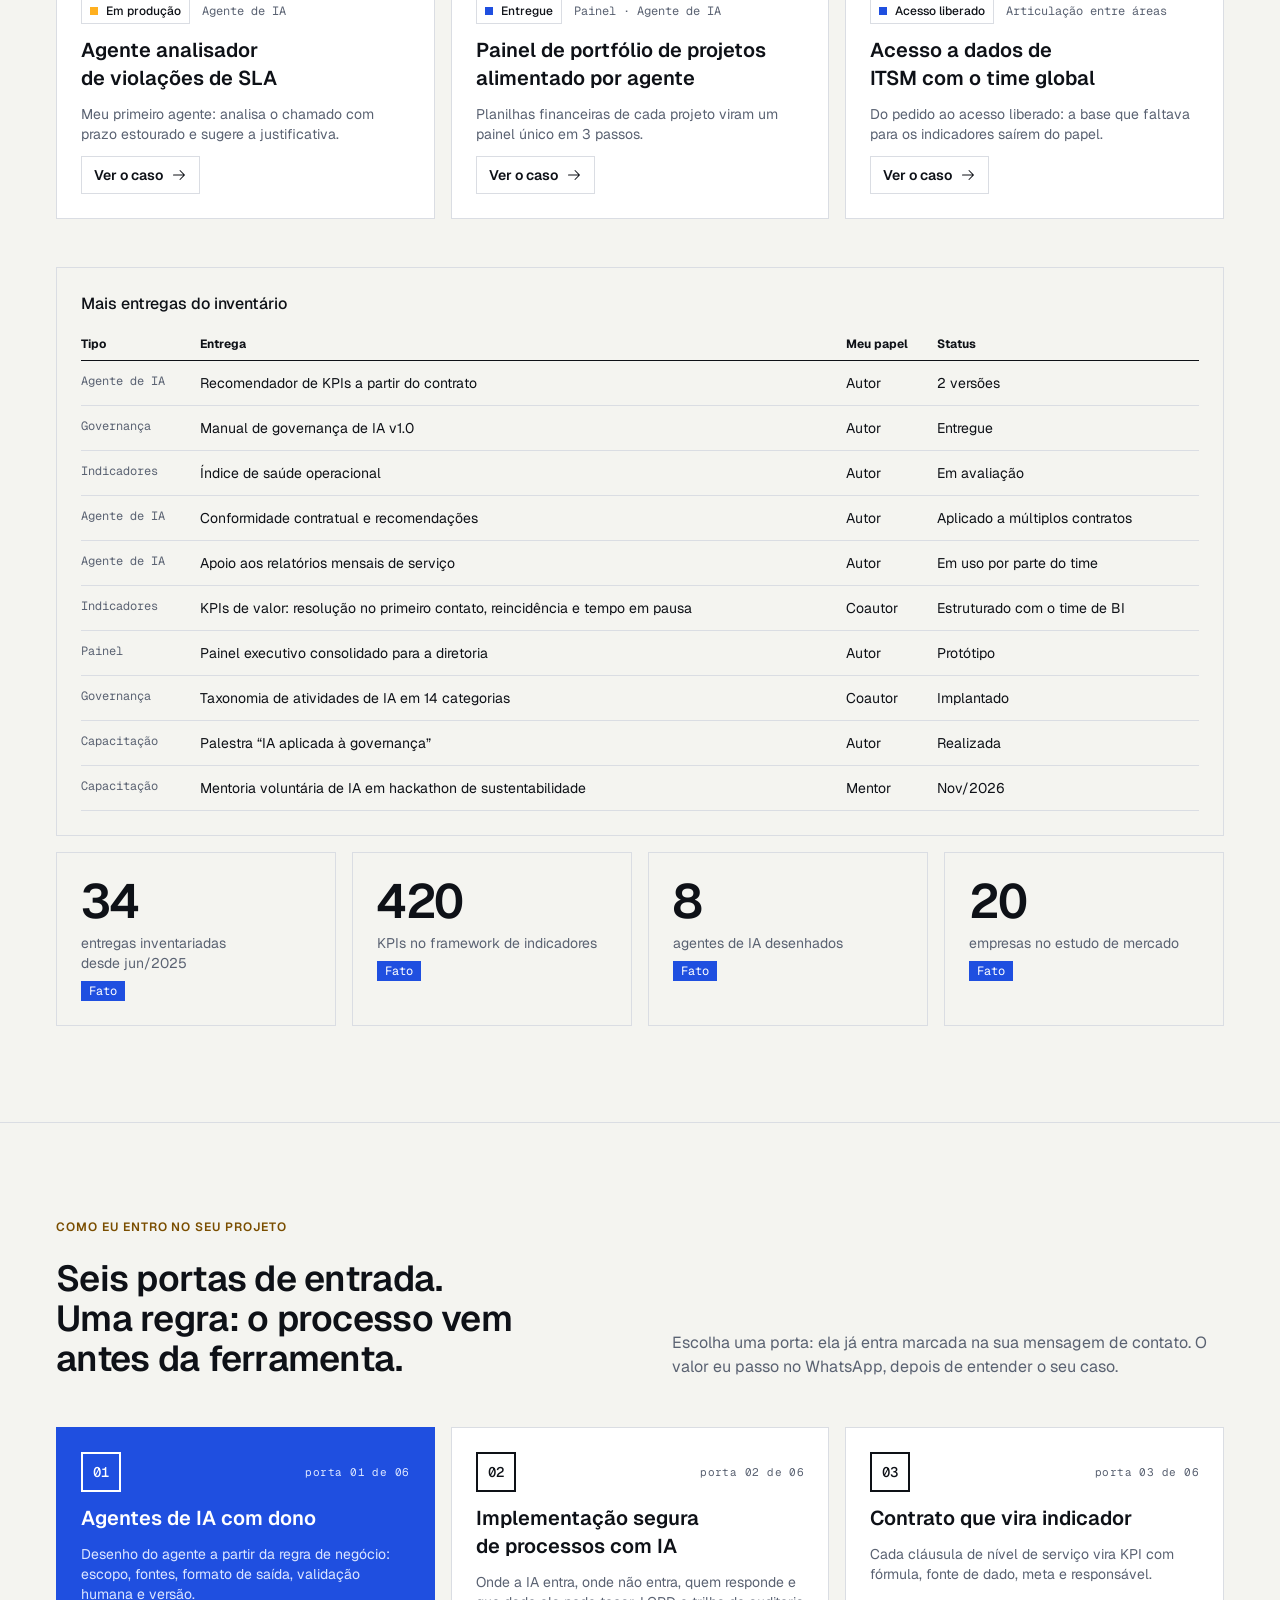
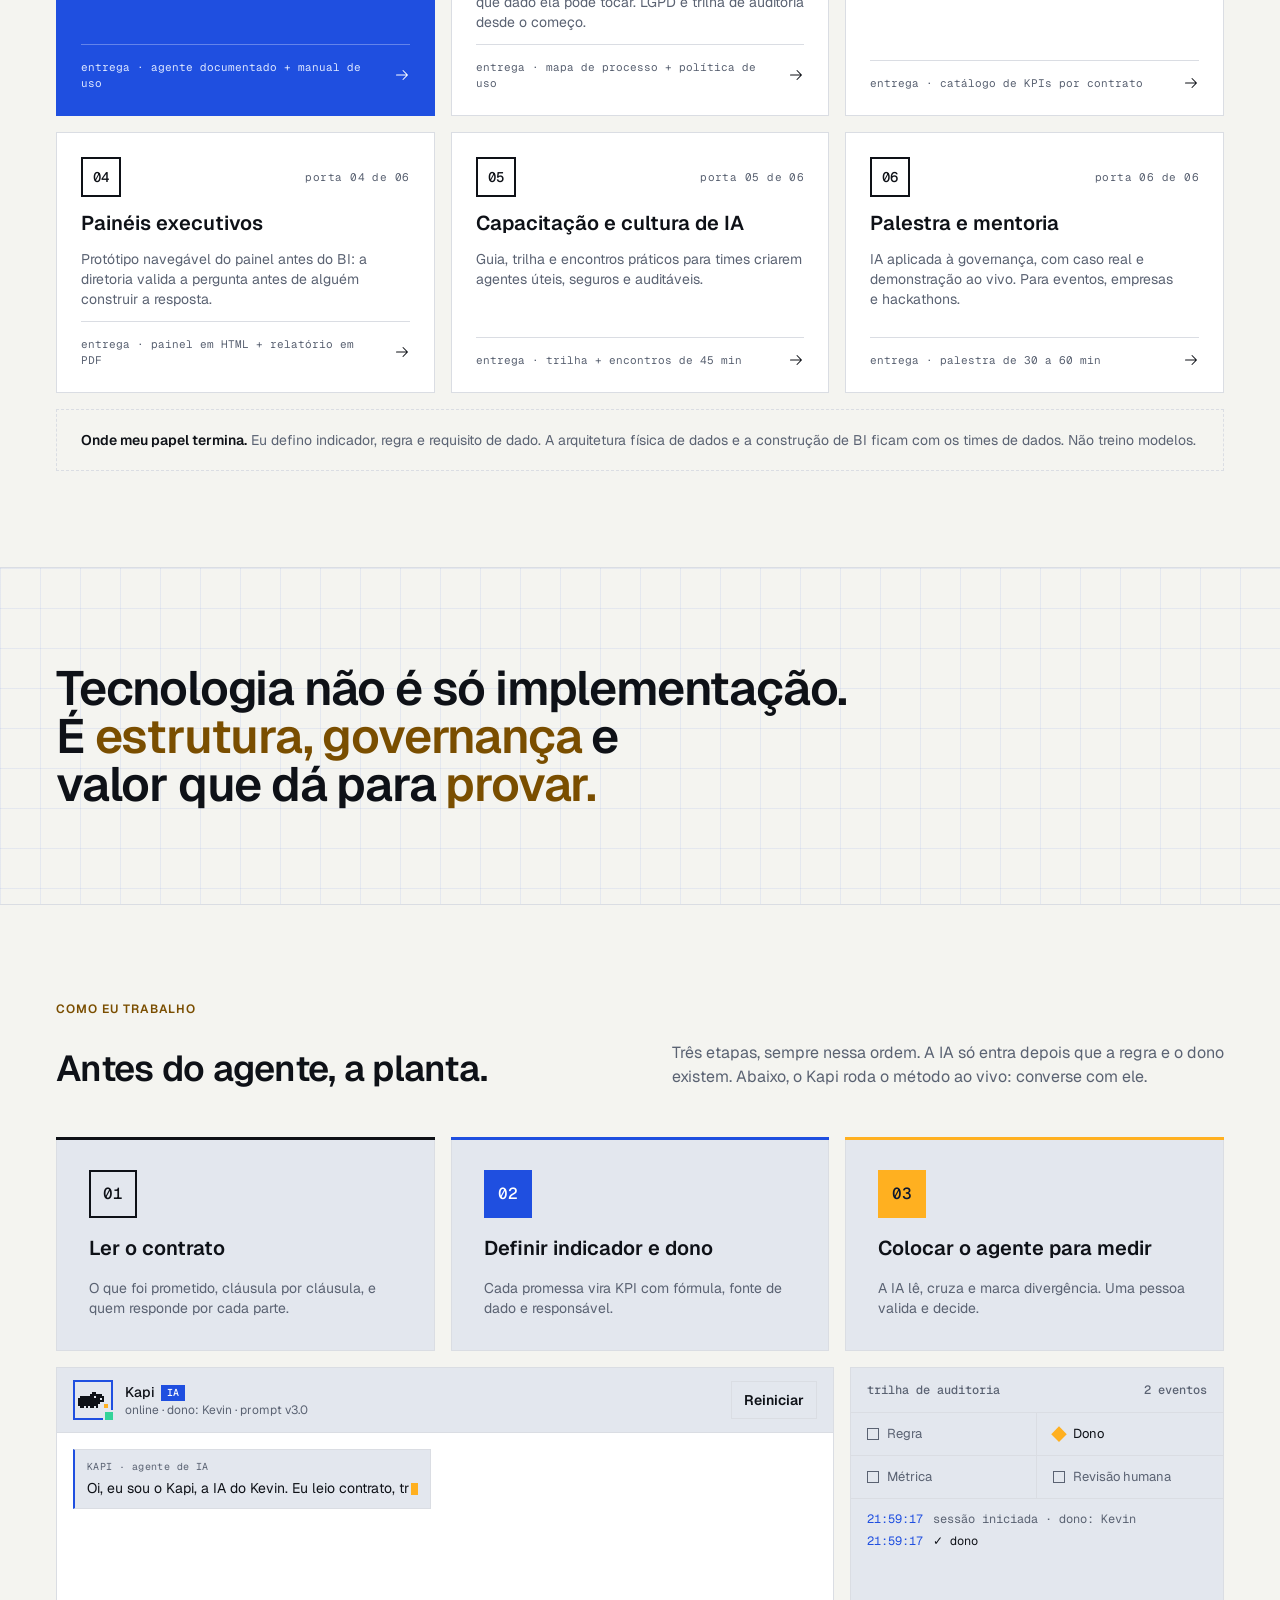
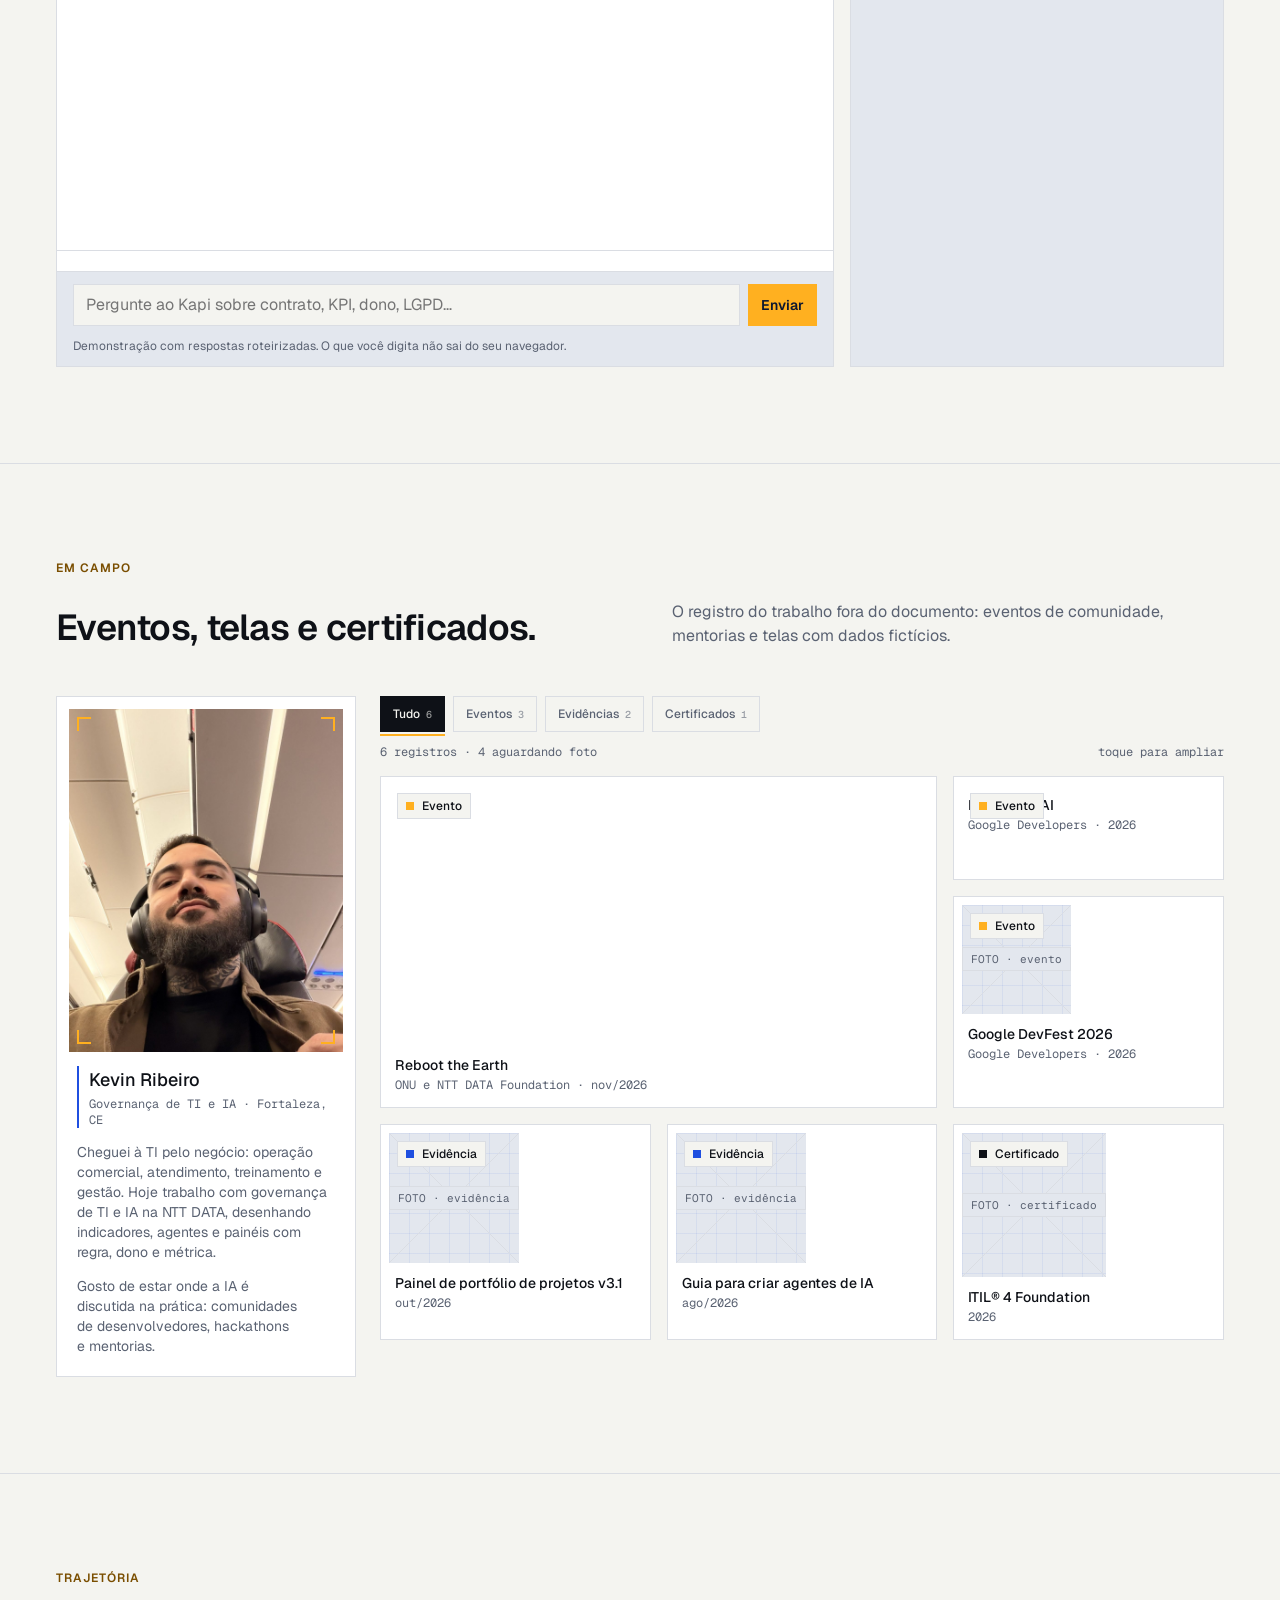
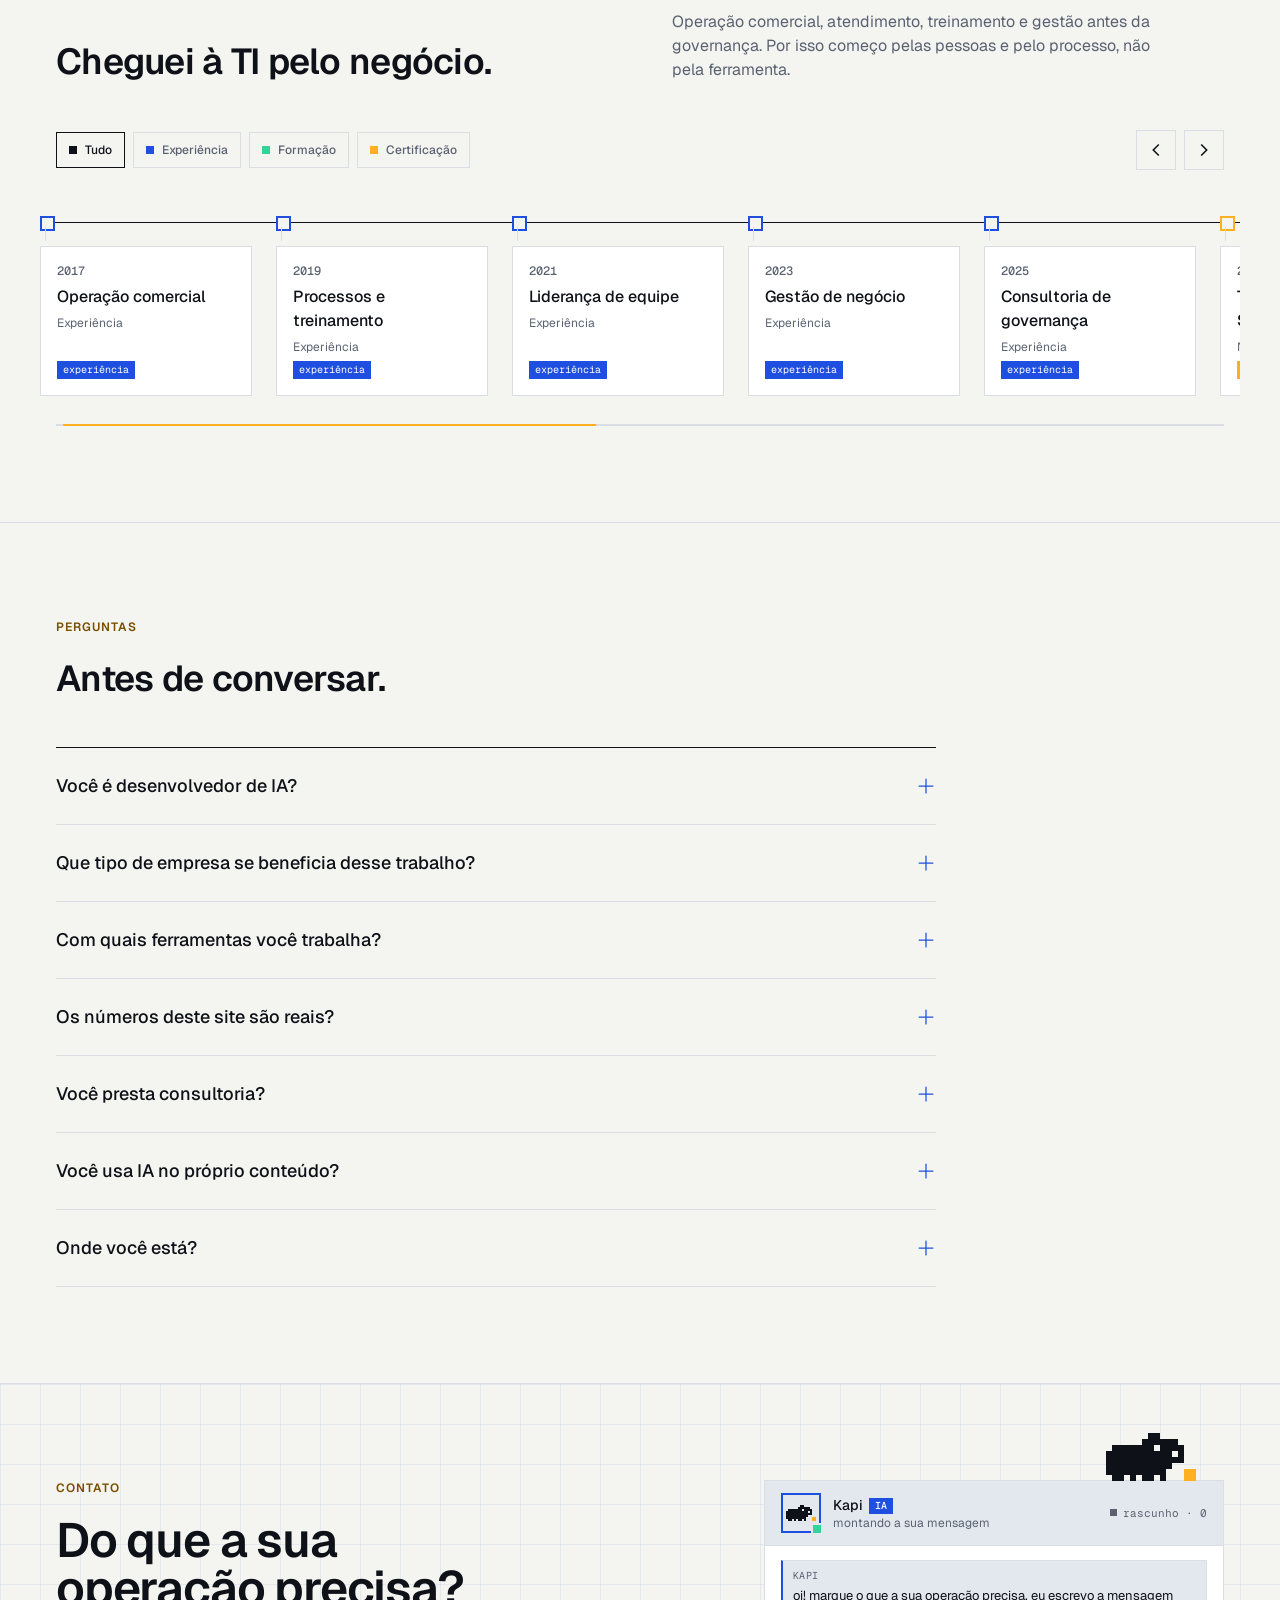
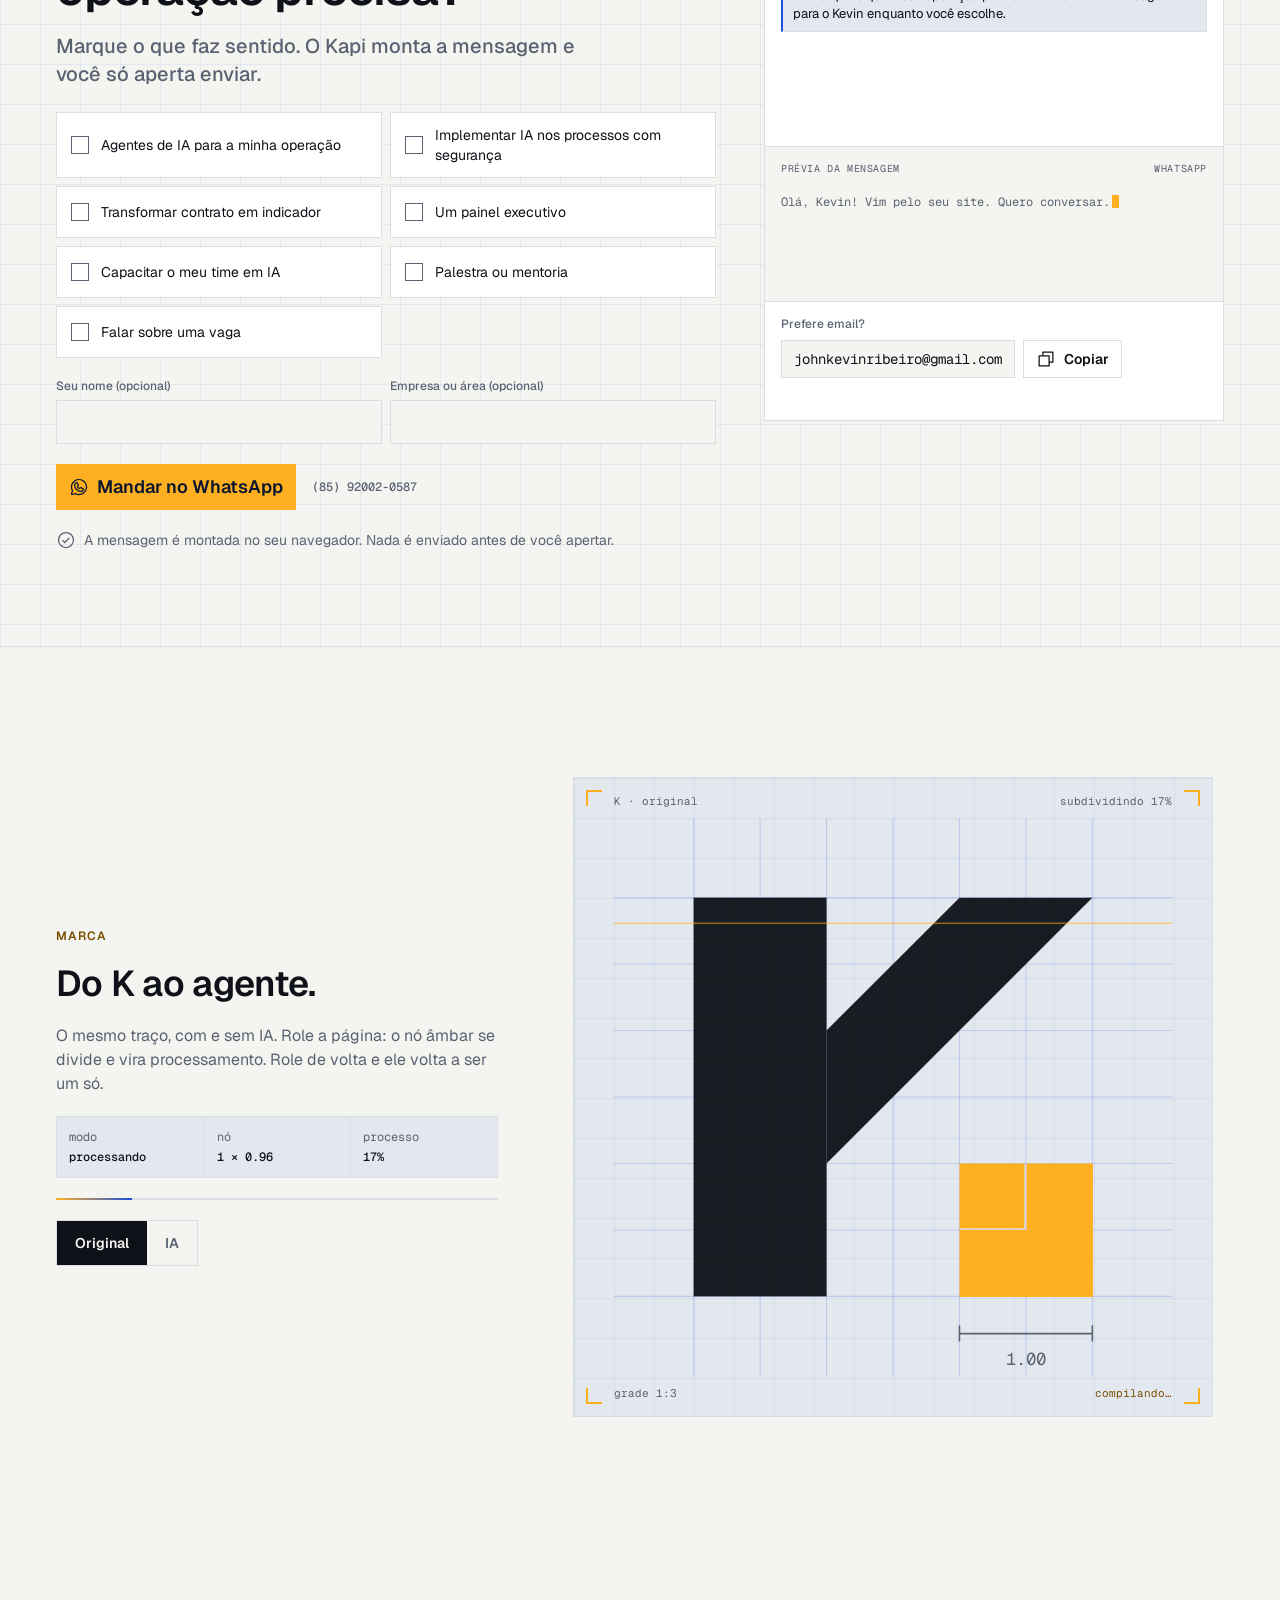
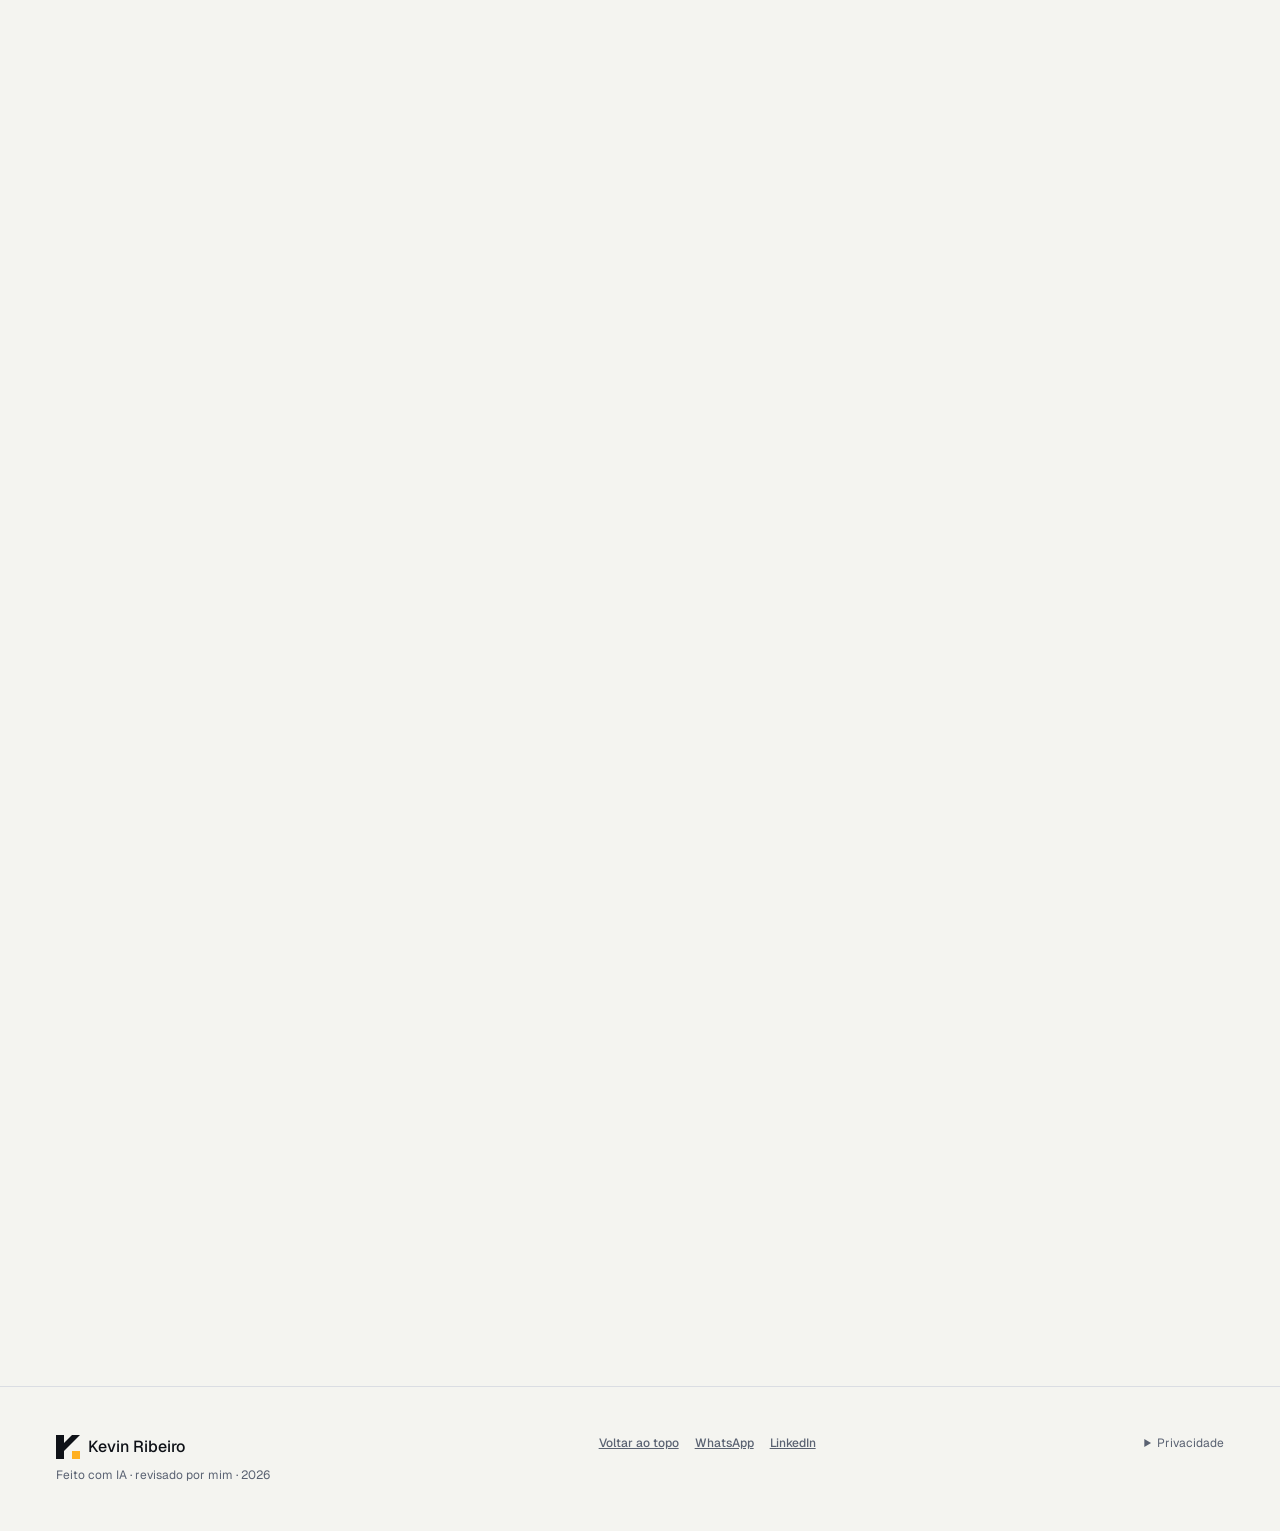
==== commit 98b2206e: "v3: fotos do Reboot the Earth, Build With AI e retrato em Em campo Co-Authored-By: Claude Opus 5.5 <" ====
--- a/v3/index.html
+++ b/v3/index.html
@@ -988,7 +988,7 @@
       </div>
       <div class="campo">
       <aside class="me spot tick reveal" aria-label="Sobre Kevin Ribeiro">
-        <div class="me-ph" id="me-ph" data-img=""><span class="ph x"><span>FOTO · rosto</span></span><i class="cnr c1"></i><i class="cnr c2"></i><i class="cnr c3"></i><i class="cnr c4"></i></div>
+        <div class="me-ph" id="me-ph" data-img="media/kevin-ribeiro.jpg"><span class="ph x"><span>FOTO · rosto</span></span><i class="cnr c1"></i><i class="cnr c2"></i><i class="cnr c3"></i><i class="cnr c4"></i></div>
         <div class="me-id"><p class="title-2">Kevin Ribeiro</p><p class="caption-5 muted mono">Governança de TI e IA · Fortaleza, CE</p></div>
         <p class="body-6 muted">Cheguei à TI pelo negócio: operação comercial, atendimento, treinamento e gestão. Hoje trabalho com governança de TI e IA na NTT DATA, desenhando indicadores, agentes e painéis com regra, dono e métrica.</p>
         <p class="body-6 muted">Gosto de estar onde a IA é discutida na prática: comunidades de desenvolvedores, hackathons e mentorias.</p>
@@ -997,7 +997,7 @@
       <div class="filters" id="gfilters" role="group" aria-label="Filtrar registros"><span class="find" aria-hidden="true"></span><button class="fbtn caption-4" type="button" data-f="all" aria-pressed="true">Tudo</button><button class="fbtn caption-4" type="button" data-f="evento" aria-pressed="false">Eventos</button><button class="fbtn caption-4" type="button" data-f="evidencia" aria-pressed="false">Evidências</button><button class="fbtn caption-4" type="button" data-f="certificado" aria-pressed="false">Certificados</button></div>
       <div class="fmeta"><p class="caption-5 muted mono fc" id="gcount" aria-live="polite"></p><p class="caption-5 muted mono">toque para ampliar</p></div>
       <div class="stage"><span class="scan" id="gscan" aria-hidden="true"></span>
-      <div class="shots" id="shots"><button class="shot spot tick reveal" type="button" data-cat="evento" data-img="" data-t="Build With AI" data-m="Evento · Google Developers · 2026" data-c="Build With AI 2026, evento da comunidade Google Developers."><span class="chip ev caption-4">Evento</span><span class="ph x"><span>FOTO · evento</span></span><span class="shot-t"><span class="title-4">Build With AI</span><span class="caption-5 muted mono">Google Developers · 2026</span></span></button><button class="shot spot tick reveal" type="button" data-cat="evento" data-img="" data-t="Reboot the Earth" data-m="Evento · ONU e NTT DATA Foundation · nov/2026" data-c="Hackathon de sustentabilidade da ONU com a NTT DATA Foundation. Atuei como mentor voluntário de IA."><span class="chip ev caption-4">Evento</span><span class="ph x"><span>FOTO · evento</span></span><span class="shot-t"><span class="title-4">Reboot the Earth</span><span class="caption-5 muted mono">ONU e NTT DATA Foundation · nov/2026</span></span></button><button class="shot spot tick reveal" type="button" data-cat="evento" data-img="" data-t="Google DevFest 2026" data-m="Evento · Google Developers · 2026" data-c="DevFest 2026, encontro da comunidade Google Developers."><span class="chip ev caption-4">Evento</span><span class="ph x"><span>FOTO · evento</span></span><span class="shot-t"><span class="title-4">Google DevFest 2026</span><span class="caption-5 muted mono">Google Developers · 2026</span></span></button><button class="shot spot tick reveal" type="button" data-cat="evidencia" data-img="" data-t="Painel de portfólio de projetos v3.1" data-m="Evidência · out/2026" data-c="Tela com dados fictícios. Visões por diretoria e por gerente de conta."><span class="chip evi caption-4">Evidência</span><span class="ph x"><span>FOTO · evidência</span></span><span class="shot-t"><span class="title-4">Painel de portfólio de projetos v3.1</span><span class="caption-5 muted mono">out/2026</span></span></button><button class="shot spot tick reveal" type="button" data-cat="evidencia" data-img="" data-t="Guia para criar agentes de IA" data-m="Evidência · ago/2026" data-c="26 páginas em 6 partes, com versão em app e certificado."><span class="chip evi caption-4">Evidência</span><span class="ph x"><span>FOTO · evidência</span></span><span class="shot-t"><span class="title-4">Guia para criar agentes de IA</span><span class="caption-5 muted mono">ago/2026</span></span></button><button class="shot spot tick reveal" type="button" data-cat="certificado" data-img="" data-t="ITIL® 4 Foundation" data-m="Certificado · 2026" data-c="Certificação em gestão de serviços de TI."><span class="chip cer caption-4">Certificado</span><span class="ph x"><span>FOTO · certificado</span></span><span class="shot-t"><span class="title-4">ITIL® 4 Foundation</span><span class="caption-5 muted mono">2026</span></span></button></div></div>
+      <div class="shots" id="shots"><button class="shot spot tick reveal" type="button" data-cat="evento" data-img="media/reboot-the-earth-2026.jpg" data-t="Reboot the Earth" data-m="Evento · ONU e NTT DATA Foundation · nov/2026" data-c="Hackathon de sustentabilidade da ONU com a NTT DATA Foundation. Atuei como mentor voluntário de IA."><span class="chip ev caption-4">Evento</span><span class="ph x"><span>FOTO · evento</span></span><span class="shot-t"><span class="title-4">Reboot the Earth</span><span class="caption-5 muted mono">ONU e NTT DATA Foundation · nov/2026</span></span></button><button class="shot spot tick reveal" type="button" data-cat="evento" data-img="media/build-with-ai-2026.jpg" data-t="Build With AI" data-m="Evento · Google Developers · 2026" data-c="Build With AI 2026, evento da comunidade Google Developers."><span class="chip ev caption-4">Evento</span><span class="ph x"><span>FOTO · evento</span></span><span class="shot-t"><span class="title-4">Build With AI</span><span class="caption-5 muted mono">Google Developers · 2026</span></span></button><button class="shot spot tick reveal" type="button" data-cat="evento" data-img="" data-t="Google DevFest 2026" data-m="Evento · Google Developers · 2026" data-c="DevFest 2026, encontro da comunidade Google Developers."><span class="chip ev caption-4">Evento</span><span class="ph x"><span>FOTO · evento</span></span><span class="shot-t"><span class="title-4">Google DevFest 2026</span><span class="caption-5 muted mono">Google Developers · 2026</span></span></button><button class="shot spot tick reveal" type="button" data-cat="evidencia" data-img="" data-t="Painel de portfólio de projetos v3.1" data-m="Evidência · out/2026" data-c="Tela com dados fictícios. Visões por diretoria e por gerente de conta."><span class="chip evi caption-4">Evidência</span><span class="ph x"><span>FOTO · evidência</span></span><span class="shot-t"><span class="title-4">Painel de portfólio de projetos v3.1</span><span class="caption-5 muted mono">out/2026</span></span></button><button class="shot spot tick reveal" type="button" data-cat="evidencia" data-img="" data-t="Guia para criar agentes de IA" data-m="Evidência · ago/2026" data-c="26 páginas em 6 partes, com versão em app e certificado."><span class="chip evi caption-4">Evidência</span><span class="ph x"><span>FOTO · evidência</span></span><span class="shot-t"><span class="title-4">Guia para criar agentes de IA</span><span class="caption-5 muted mono">ago/2026</span></span></button><button class="shot spot tick reveal" type="button" data-cat="certificado" data-img="" data-t="ITIL® 4 Foundation" data-m="Certificado · 2026" data-c="Certificação em gestão de serviços de TI."><span class="chip cer caption-4">Certificado</span><span class="ph x"><span>FOTO · certificado</span></span><span class="shot-t"><span class="title-4">ITIL® 4 Foundation</span><span class="caption-5 muted mono">2026</span></span></button></div></div>
       </div></div>
     </div>
   </section>
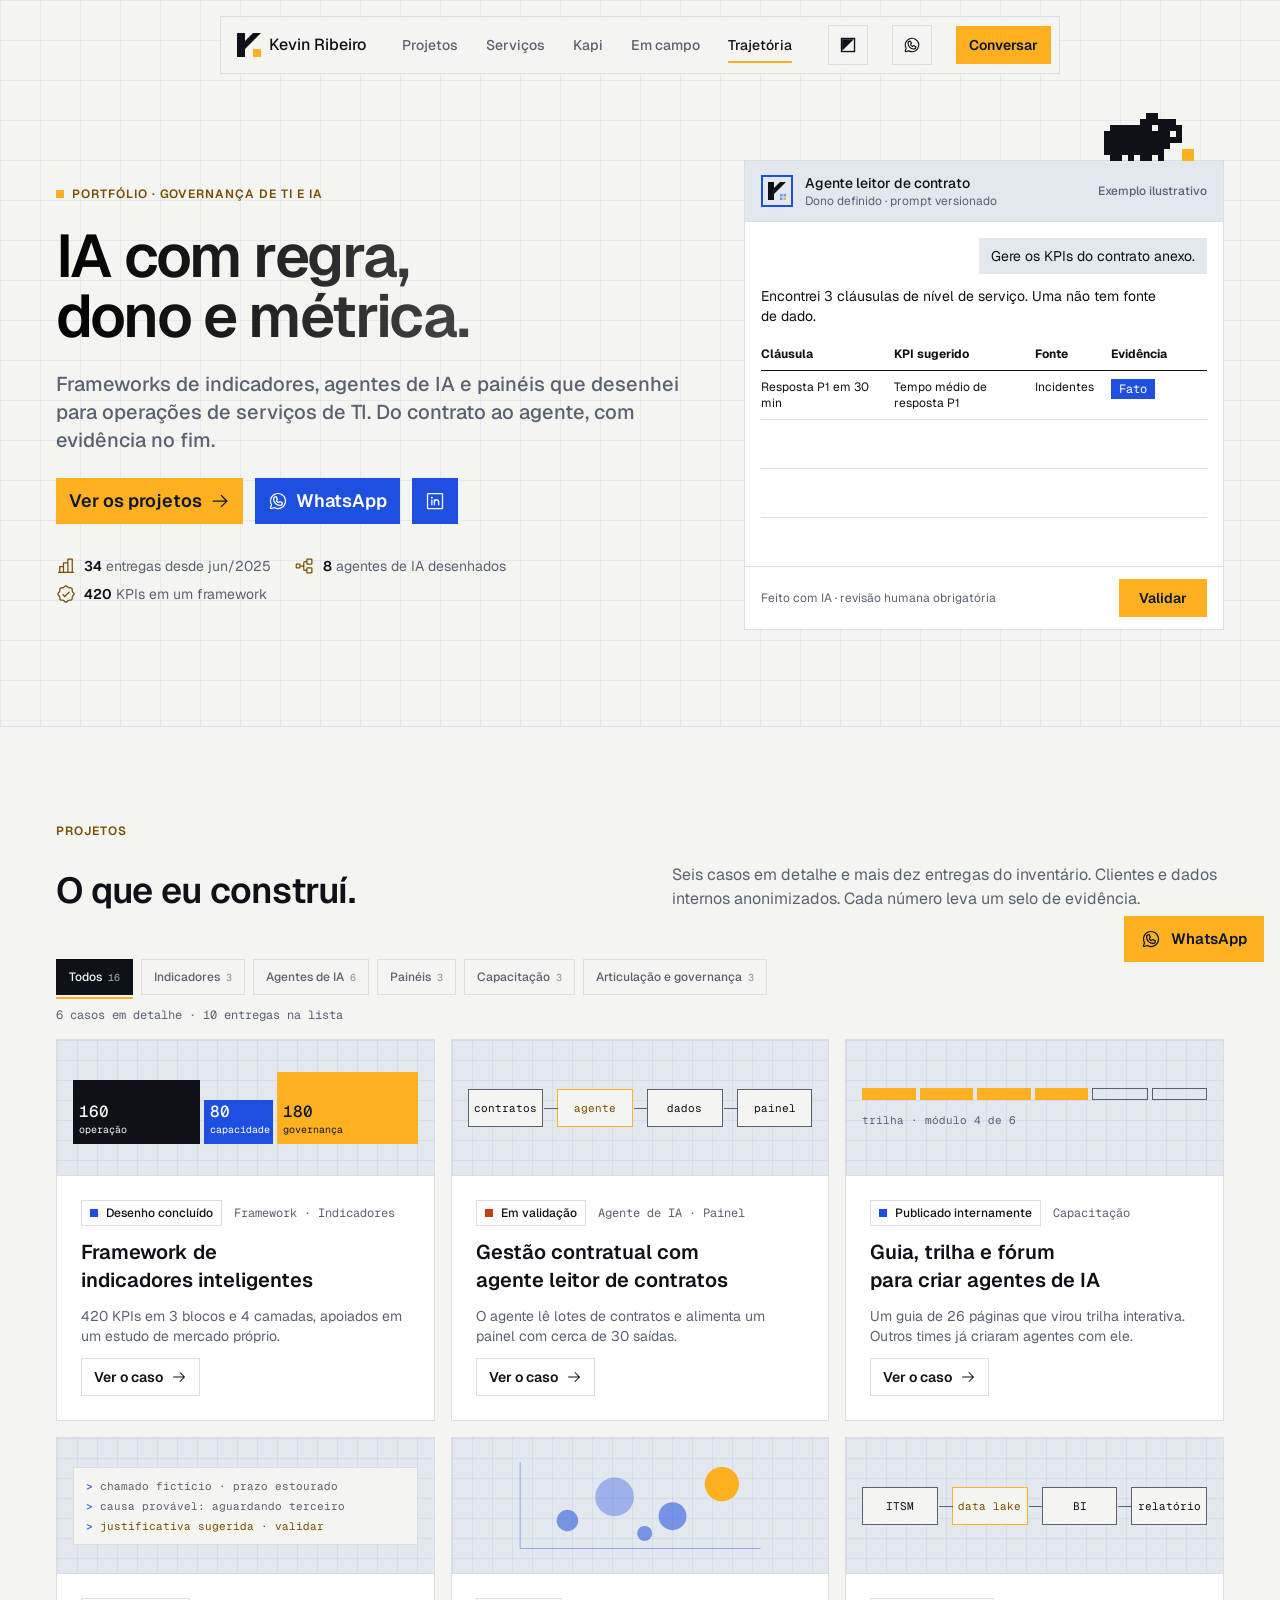
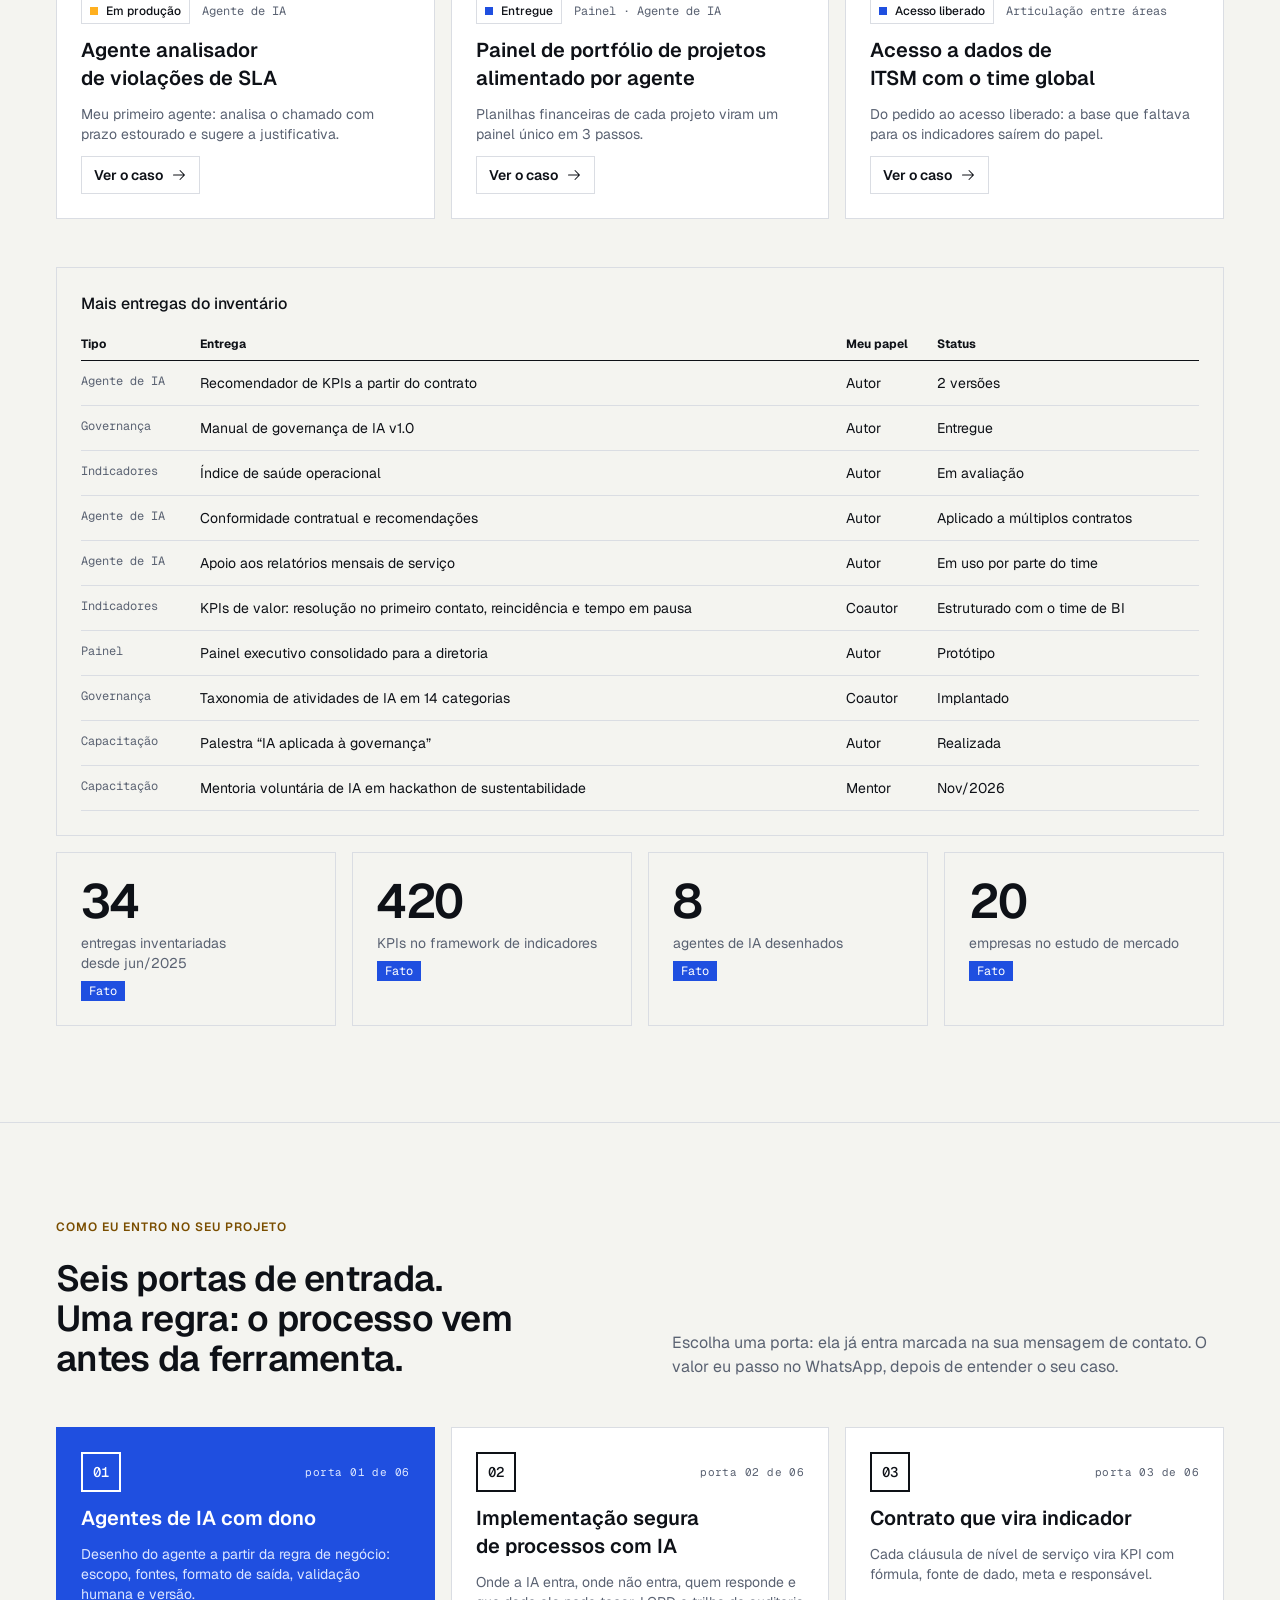
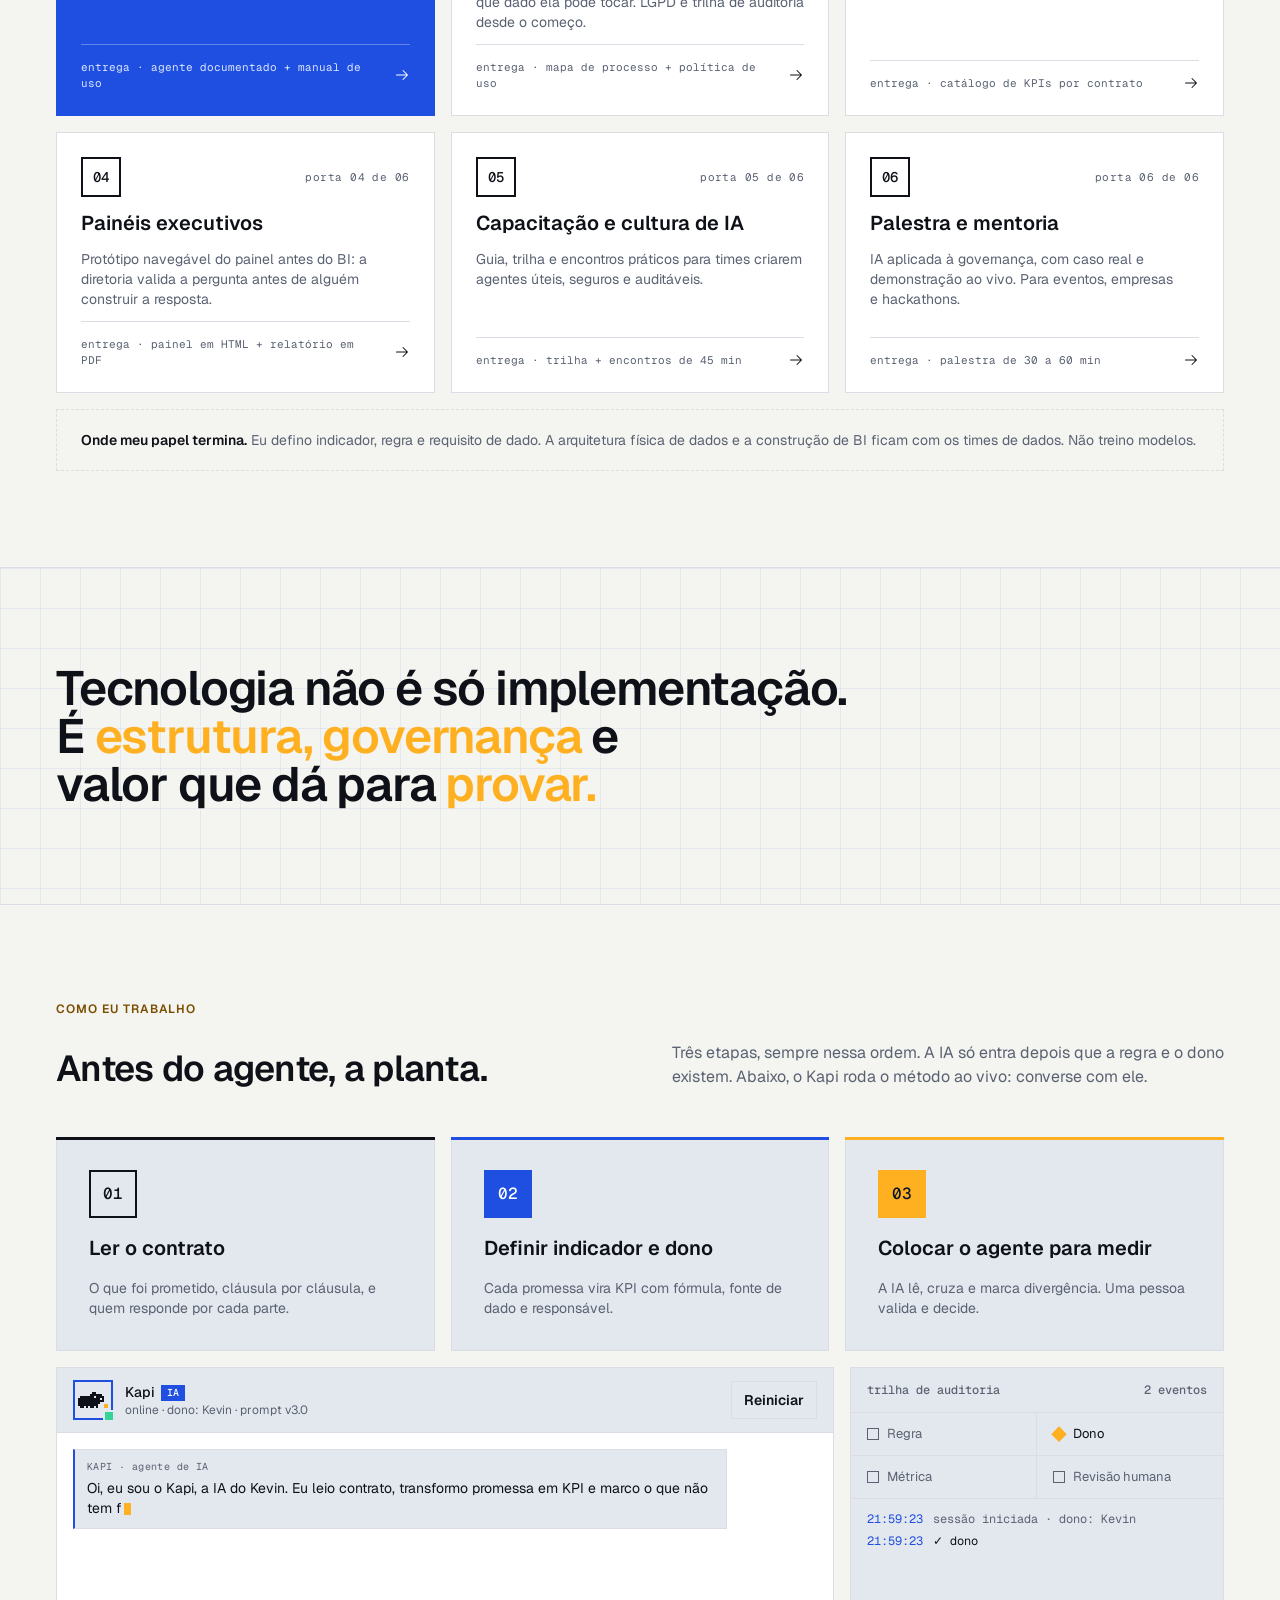
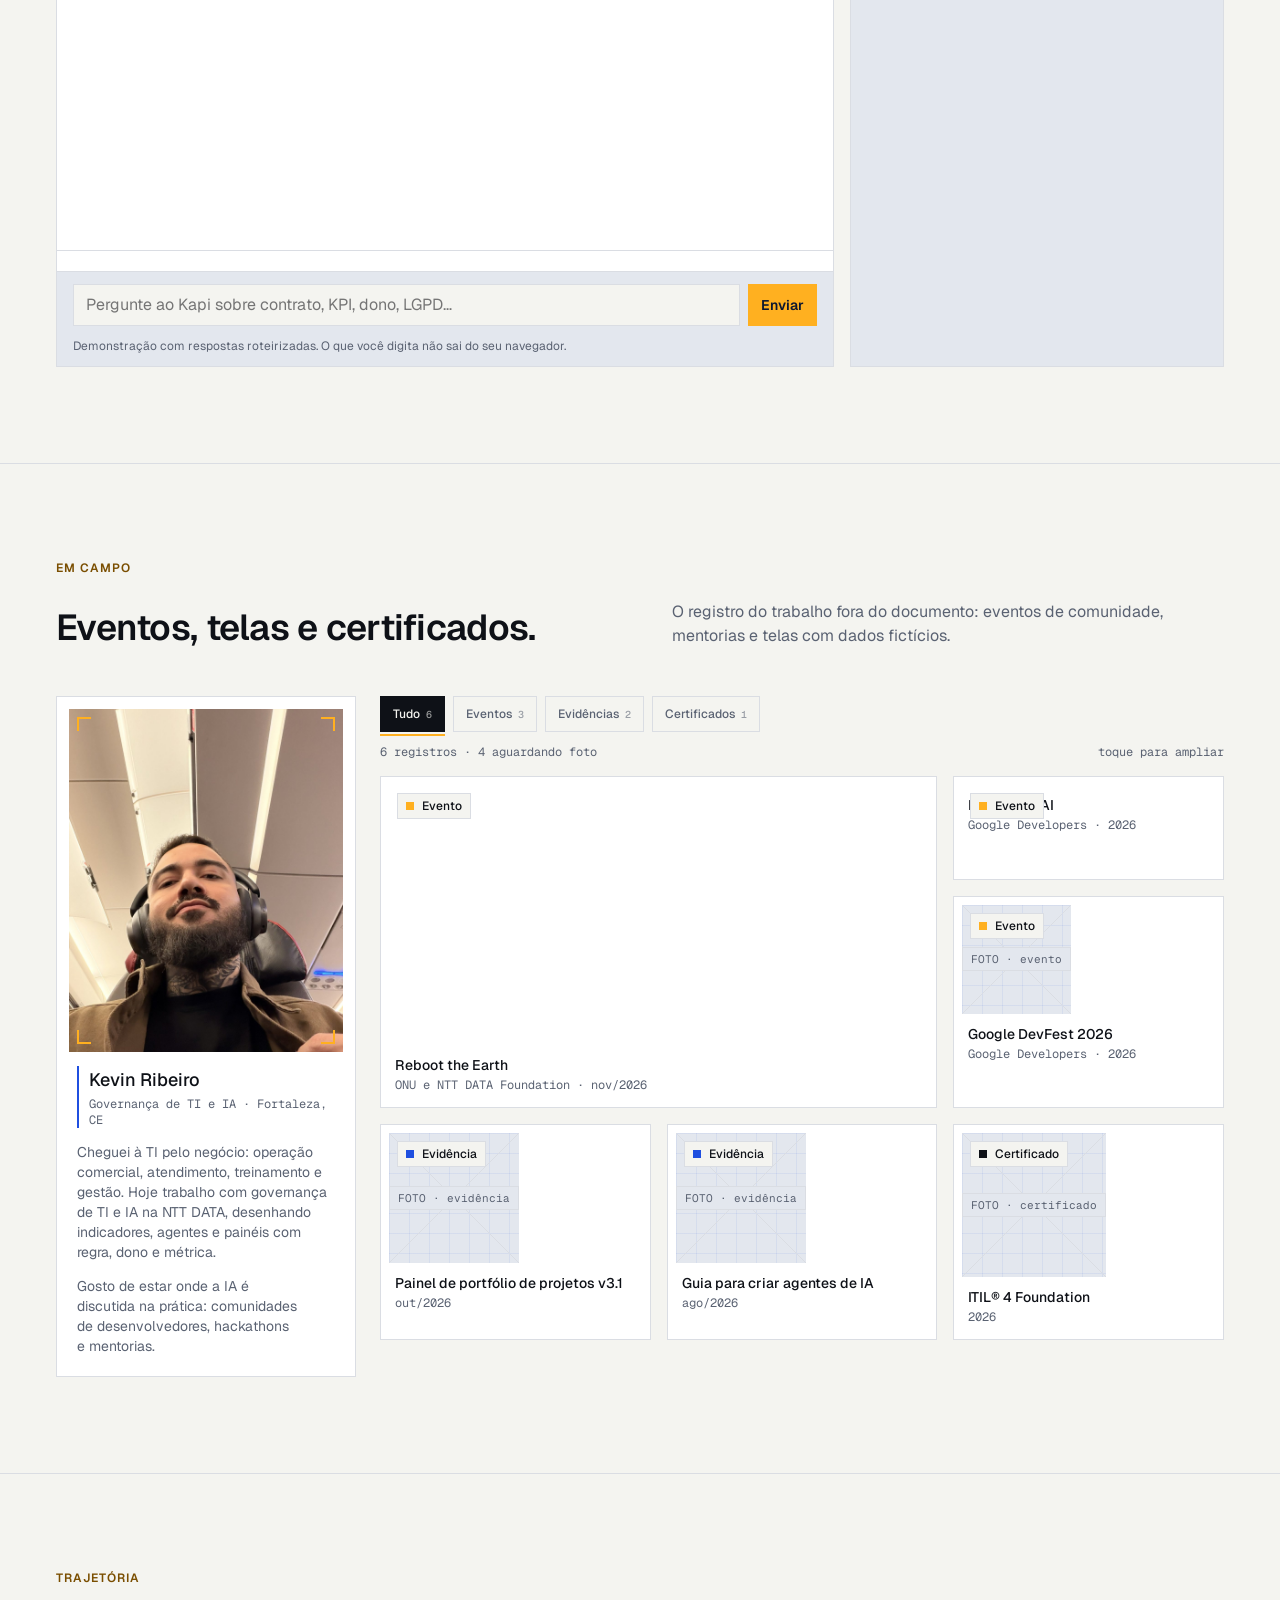
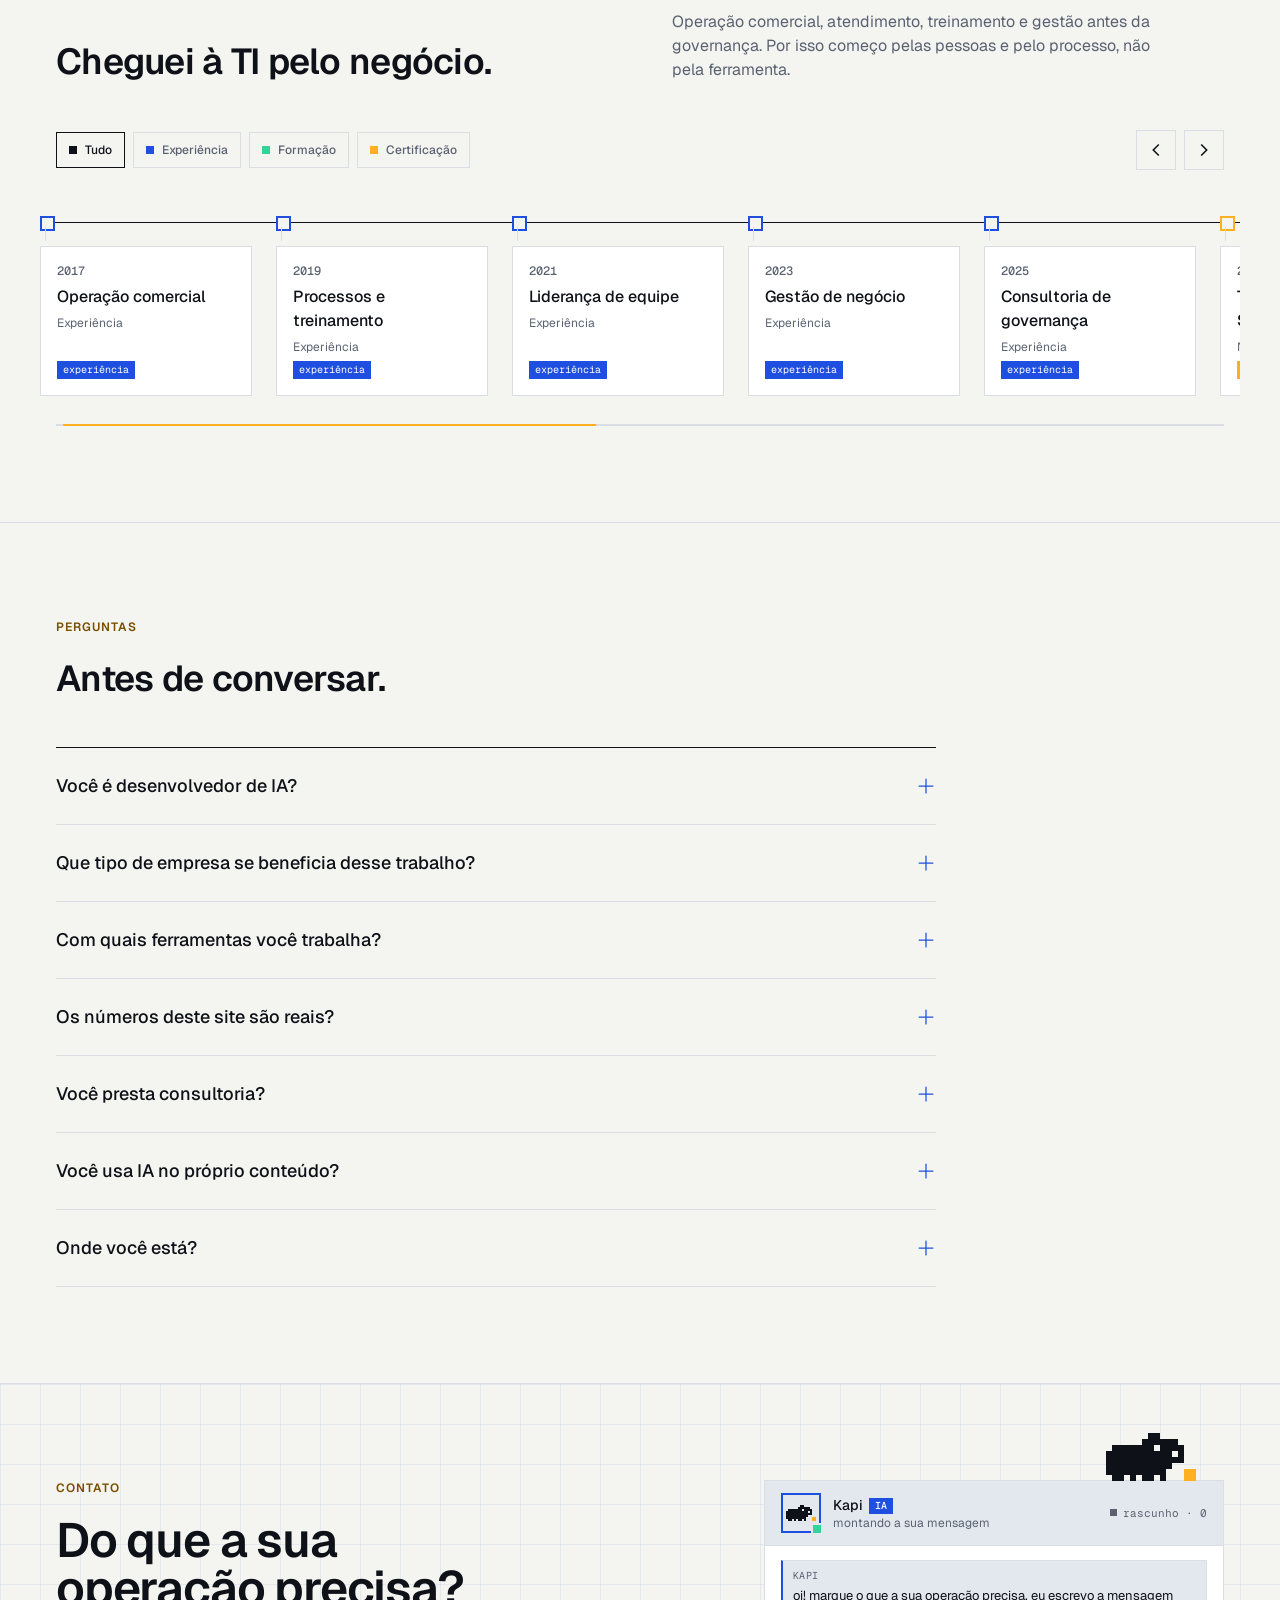
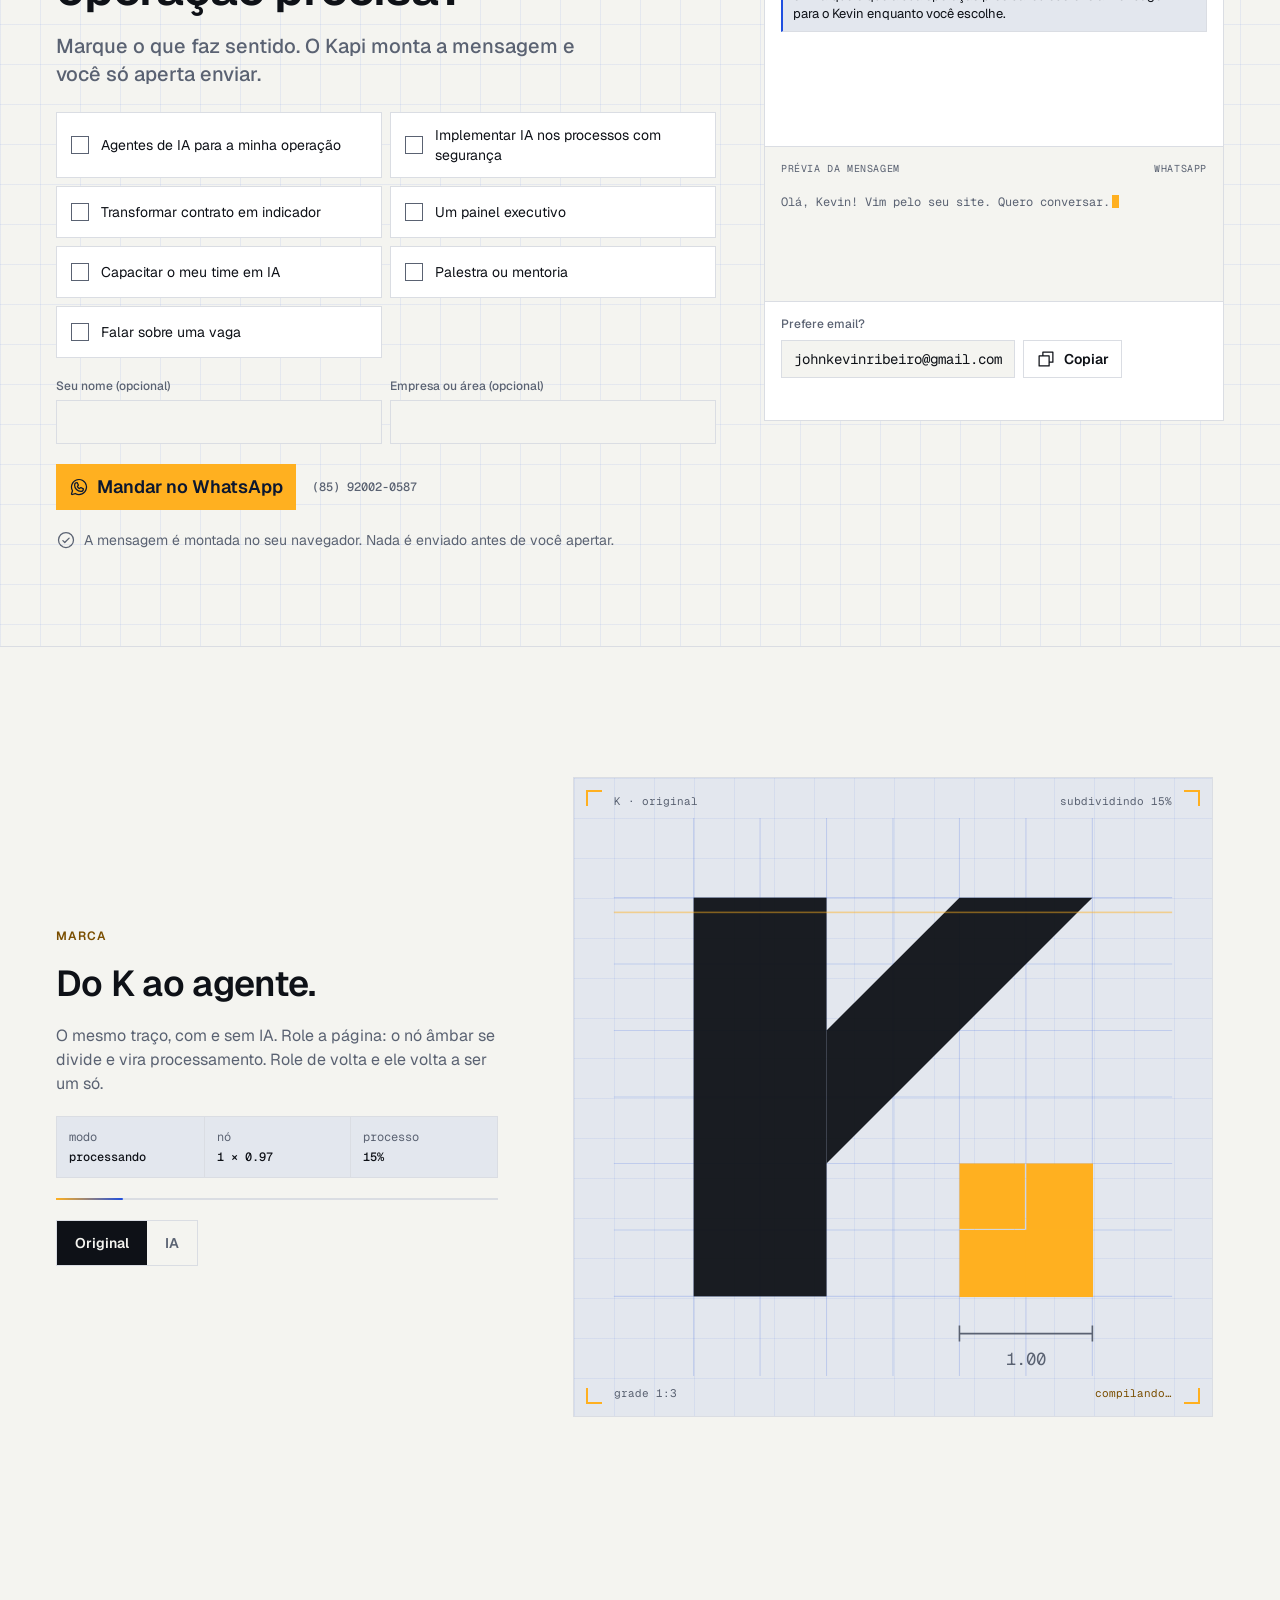
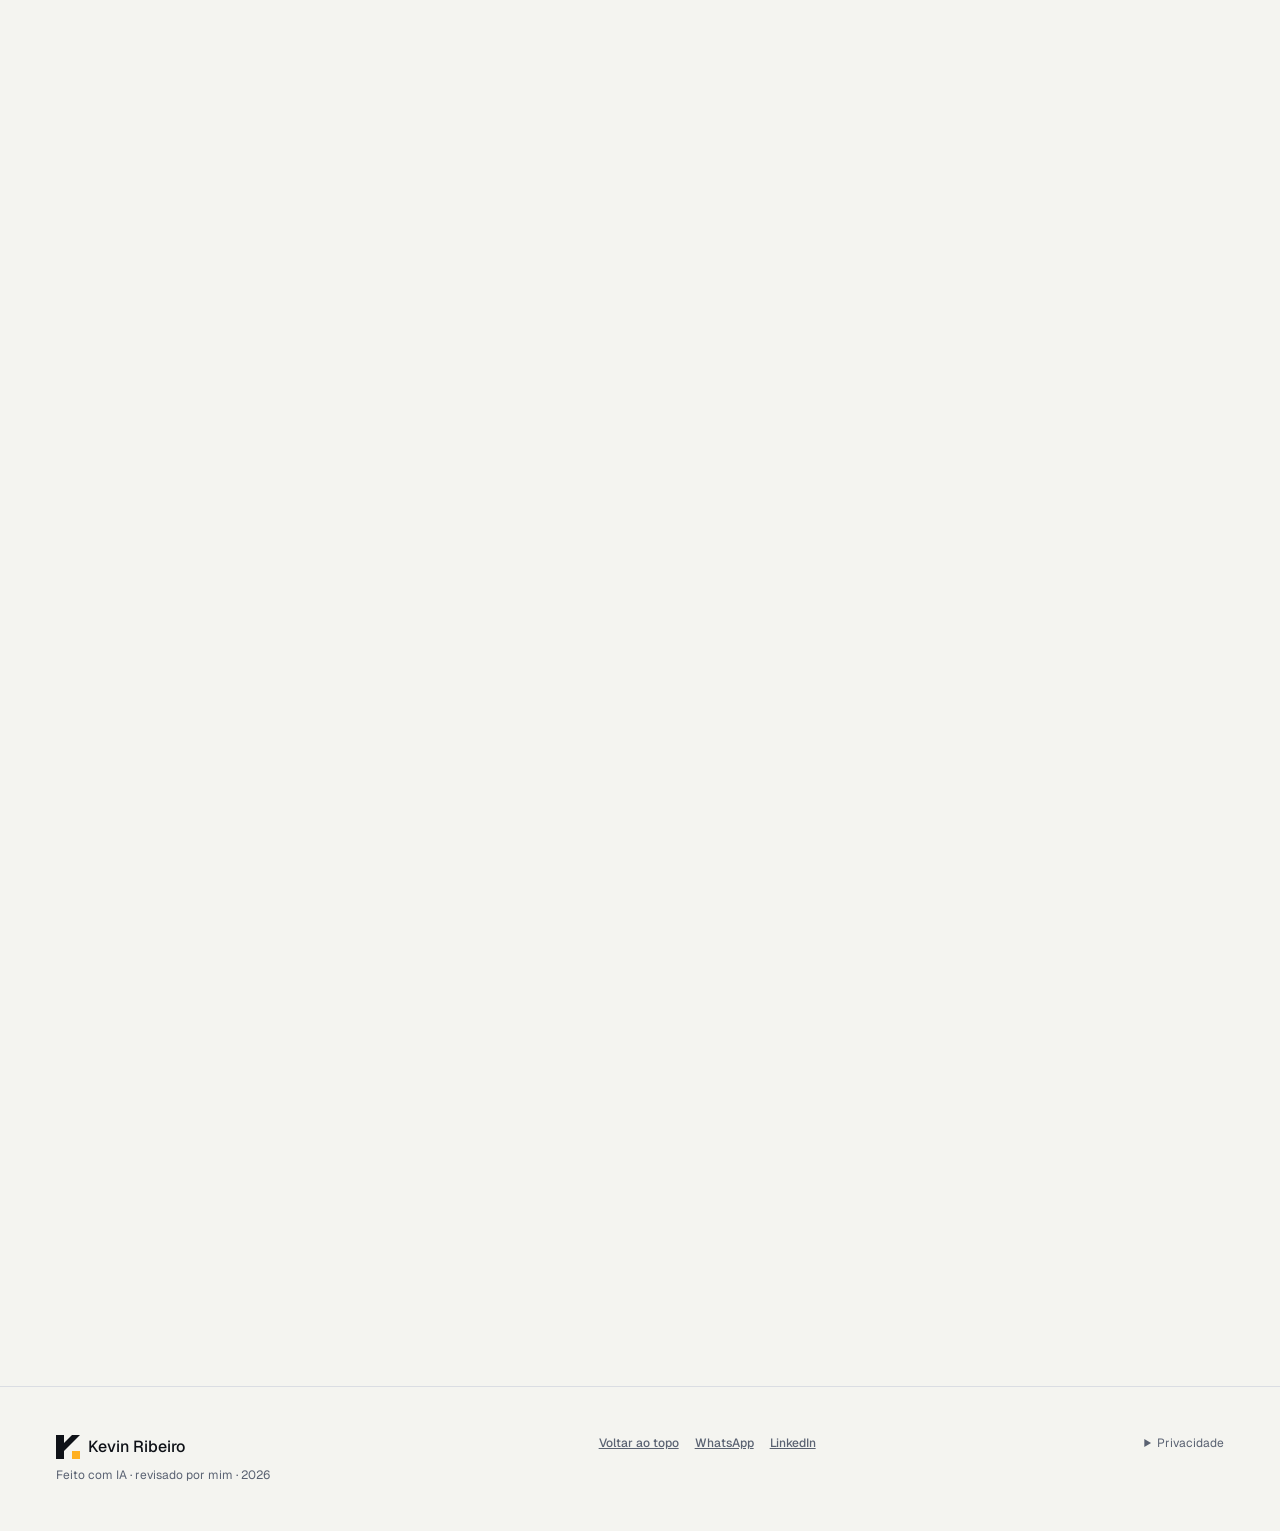
==== commit 1f8521c3: "v3: palavras destacadas da tese no amarelo da paleta (#FFB020) também no modo claro Co-Authored-By: " ====
--- a/v3/index.html
+++ b/v3/index.html
@@ -166,7 +166,7 @@
 .tagline p{max-width:880px}
 .tagline .w{opacity:.3;transition:opacity 500ms var(--ease)}
 .tagline .w.on{opacity:1}
-.tagline .w.hl.on{color:var(--accent-text)}
+.tagline .w.hl.on{color:var(--accent)}
 
 .steps{display:grid;grid-template-columns:repeat(3,minmax(0,1fr));gap:16px;counter-reset:s}
 .step{border:1px solid var(--line);padding:32px;display:flex;flex-direction:column;gap:16px;background:var(--surface-2)}
